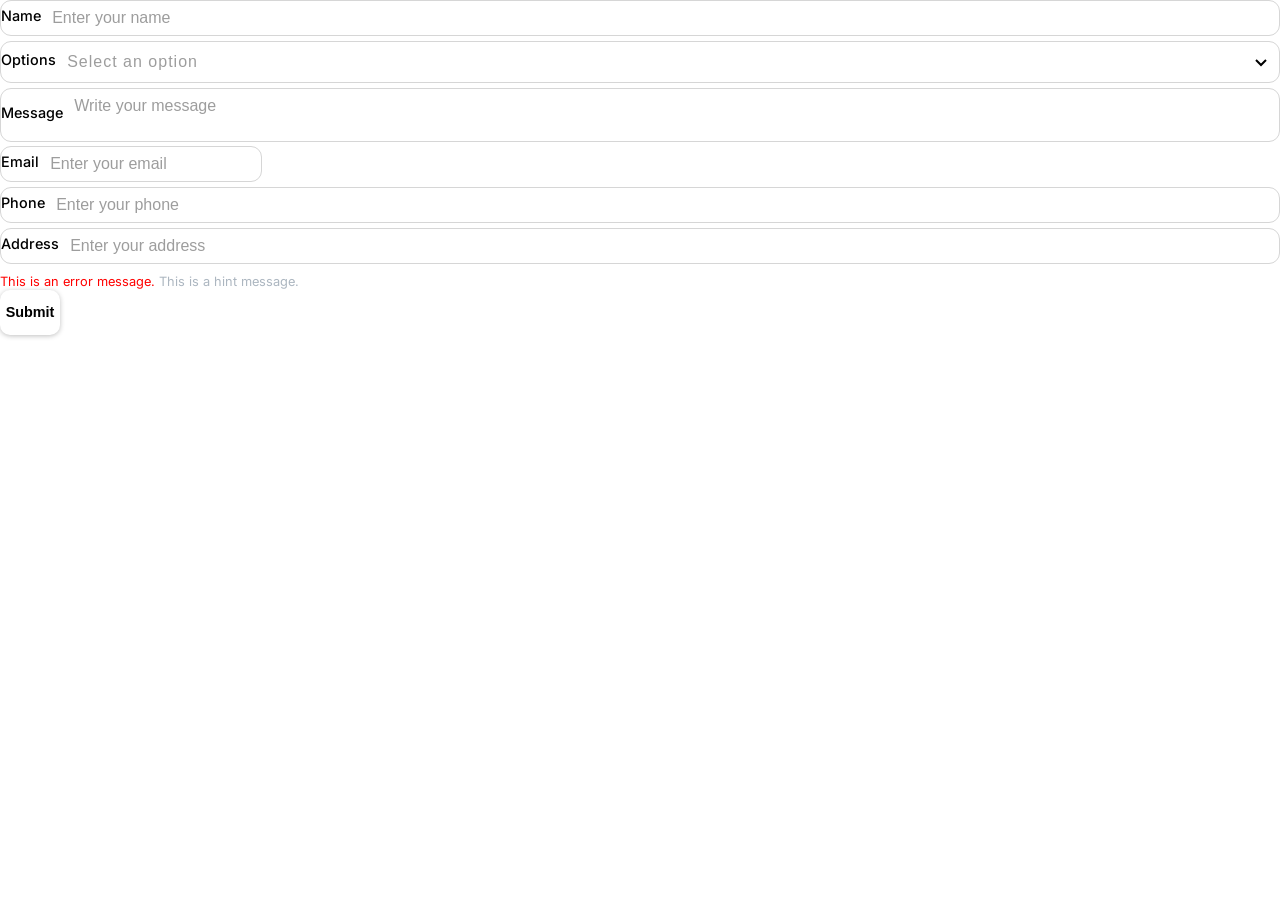
==== test.html @ 6b1d635e "component" ====
<!DOCTYPE html>
<html lang="en">

<head>
    <meta charset="UTF-8">
    <meta name="viewport" content="width=device-width, initial-scale=1.0">
    <title>Model-1</title>
    <link rel="stylesheet" href="./assets/css/style.css">
</head>


<body>

    <form class="form-field">
        <!-- Label and Input Field -->
        <div class="field field-primary">
          <label for="name" class="field-label">Name</label>
          <input type="text" id="name" class="field-text" placeholder="Enter your name" />
        </div>
      
        <!-- Label and Select Field -->
        <div class="field field-success">
          <label for="options" class="field-label">Options</label>
          <select id="options" class="field-select">
            <option value="" disabled selected>Select an option</option>
            <option value="1">Option 1</option>
            <option value="2">Option 2</option>
            <option value="3">Option 3</option>
          </select>
        </div>
      
        <!-- Label and Textarea Field -->
        <div class="field field-warning">
          <label for="message" class="field-label">Message</label>
          <textarea id="message" class="field-textarea" placeholder="Write your message"></textarea>
        </div>
      
        <!-- Inline Fields -->
        <div class="field field-inline">
          <label for="email" class="field-label">Email</label>
          <input type="email" id="email" class="field-text" placeholder="Enter your email" />
        </div>
      
        <!-- Small Field -->
        <div class="field field-sm field-secondary">
          <label for="phone" class="field-label">Phone</label>
          <input type="tel" id="phone" class="field-text" placeholder="Enter your phone" />
        </div>
      
        <!-- Large Field -->
        <div class="field field-lg field-danger">
          <label for="address" class="field-label">Address</label>
          <input type="text" id="address" class="field-text" placeholder="Enter your address" />
        </div>
      
        <!-- Error and Hint Text -->
        <div>
          <span class="field-error-text">This is an error message.</span>
          <span class="field-hint-text">This is a hint message.</span>
        </div>
      
        <!-- Submit Button -->
        <button type="submit" class="btn btn-light">Submit</button>
      </form>
      
    
    <script src="../js/main.js"></script>
</body>

</html>
---- assets/css/style.css ----
@charset "UTF-8";
@import url("https://fonts.googleapis.com/css2?family=Inter:wght@100..900&display=swap");
:root {
  --primary: #199644;
  --primary-subtle: #7de9a2;
  --primary-hover: #20c258;
  --primary-focus: #199544;
  --primary-disable: rgba(25, 150, 68, 0.5);
  --primary-rgb: 25, 150, 68;
  --warning: #ff2a2a;
  --warning-subtle: #ffe2e2;
  --warning-hover: #ff5d5d;
  --warning-focus: #ff2929;
  --warning-disable: rgba(255, 42, 42, 0.5);
  --warning-rgb: 255, 42, 42;
  --danger: #ff0000;
  --danger-subtle: #ffb8b8;
  --danger-hover: #ff3333;
  --danger-focus: #fe0000;
  --danger-disable: rgba(255, 0, 0, 0.5);
  --danger-rgb: 255, 0, 0;
  --success: #00b00f;
  --success-subtle: #69ff75;
  --success-hover: #00e313;
  --success-focus: #00af0f;
  --success-disable: rgba(0, 176, 15, 0.5);
  --success-rgb: 0, 176, 15;
  --light: #eaf7f4;
  --light-subtle: white;
  --light-hover: white;
  --light-focus: #e9f7f4;
  --light-disable: rgba(234, 247, 244, 0.5);
  --light-rgb: 234, 247, 244;
  --dark: #1b1a1a;
  --dark-subtle: #797474;
  --dark-hover: #353333;
  --dark-focus: #1a1919;
  --dark-disable: rgba(27, 26, 26, 0.5);
  --dark-rgb: 27, 26, 26;
  --muted: #acb6c0;
  --body: #fff;
  --text: #000;
  --border: #9D9D9D;
  --font-size: 1rem;
  --shadow: rgba(0, 0, 0, 0.1) 0px 1px 3px 0px,
    rgba(0, 0, 0, 0.06) 0px 1px 2px 0px;
  --shadow-lg: rgba(100, 100, 111, 0.2) 0px 7px 29px 0px;
  --rounded: 10px;
  --gap: 6.5rem;
}

*,
*::before,
*::after {
  box-sizing: border-box;
}

@media (prefers-reduced-motion: no-preference) {
  :root {
    scroll-behavior: smooth;
  }
}
html,
body,
div,
span,
applet,
object,
iframe,
h1,
h2,
h3,
h4,
h5,
h6,
p,
blockquote,
pre,
a,
abbr,
acronym,
address,
big,
cite,
code,
del,
dfn,
em,
img,
ins,
kbd,
q,
s,
samp,
small,
strike,
strong,
sub,
sup,
tt,
var,
b,
u,
i,
center,
dl,
dt,
dd,
ol,
ul,
li,
fieldset,
form,
label,
legend,
table,
caption,
tbody,
tfoot,
thead,
tr,
th,
td,
article,
aside,
canvas,
details,
embed,
figure,
figcaption,
footer,
header,
hgroup,
menu,
nav,
output,
ruby,
section,
summary,
time,
mark,
audio,
video {
  margin: 0;
  padding: 0;
  border: 0;
  font: inherit;
  vertical-align: baseline;
}

html,
body {
  padding: 0;
  margin: 0;
  background-color: var(--body);
  color: var(--text);
  font-size: var(--font-size);
  font-family: "Inter", sans-serif;
  font-optical-sizing: auto;
  font-style: normal;
  -webkit-text-size-adjust: 100%;
  -webkit-tap-highlight-color: transparent;
  -webkit-font-smoothing: antialiased;
  -moz-osx-font-smoothing: grayscale;
  scroll-behavior: smooth;
  font-optical-sizing: auto;
  overflow-x: hidden;
}

@font-face {
  font-family: "icons";
  font-weight: normal;
  font-style: normal;
  src: url(../fonts/boxicons.eot);
  src: url(../fonts/boxicons.eot), format("embedded-opentype"), url(../fonts/boxicons.woff2), format("woff2"), url(../fonts/boxicons.woff), format("woff"), url(../fonts/boxicons.ttf), format("truetype"), url(../fonts/boxicons.svg?#boxicons), format("svg");
}
.bx {
  font-family: "icons" !important;
  font-weight: normal;
  font-style: normal;
  font-variant: normal;
  line-height: 1;
  text-rendering: auto;
  display: inline-block;
  text-transform: none;
  -webkit-font-smoothing: antialiased;
  -moz-osx-font-smoothing: grayscale;
}

.bx-ul {
  margin-left: 2em;
  padding-left: 0;
  list-style: none;
}

.bx-ul > li {
  position: relative;
}

.bx-ul .bx {
  font-size: inherit;
  line-height: inherit;
  position: absolute;
  left: -2em;
  width: 2em;
  text-align: center;
}

@-webkit-keyframes spin {
  0% {
    -webkit-transform: rotate(0);
    transform: rotate(0);
  }
  100% {
    -webkit-transform: rotate(359deg);
    transform: rotate(359deg);
  }
}
@keyframes spin {
  0% {
    -webkit-transform: rotate(0);
    transform: rotate(0);
  }
  100% {
    -webkit-transform: rotate(359deg);
    transform: rotate(359deg);
  }
}
@-webkit-keyframes burst {
  0% {
    -webkit-transform: scale(1);
    transform: scale(1);
    opacity: 1;
  }
  90% {
    -webkit-transform: scale(1.5);
    transform: scale(1.5);
    opacity: 0;
  }
}
@keyframes burst {
  0% {
    -webkit-transform: scale(1);
    transform: scale(1);
    opacity: 1;
  }
  90% {
    -webkit-transform: scale(1.5);
    transform: scale(1.5);
    opacity: 0;
  }
}
@-webkit-keyframes flashing {
  0% {
    opacity: 1;
  }
  45% {
    opacity: 0;
  }
  90% {
    opacity: 1;
  }
}
@keyframes flashing {
  0% {
    opacity: 1;
  }
  45% {
    opacity: 0;
  }
  90% {
    opacity: 1;
  }
}
@-webkit-keyframes fade-left {
  0% {
    -webkit-transform: translateX(0);
    transform: translateX(0);
    opacity: 1;
  }
  75% {
    -webkit-transform: translateX(-20px);
    transform: translateX(-20px);
    opacity: 0;
  }
}
@keyframes fade-left {
  0% {
    -webkit-transform: translateX(0);
    transform: translateX(0);
    opacity: 1;
  }
  75% {
    -webkit-transform: translateX(-20px);
    transform: translateX(-20px);
    opacity: 0;
  }
}
@-webkit-keyframes fade-right {
  0% {
    -webkit-transform: translateX(0);
    transform: translateX(0);
    opacity: 1;
  }
  75% {
    -webkit-transform: translateX(20px);
    transform: translateX(20px);
    opacity: 0;
  }
}
@keyframes fade-right {
  0% {
    -webkit-transform: translateX(0);
    transform: translateX(0);
    opacity: 1;
  }
  75% {
    -webkit-transform: translateX(20px);
    transform: translateX(20px);
    opacity: 0;
  }
}
@-webkit-keyframes fade-up {
  0% {
    -webkit-transform: translateY(0);
    transform: translateY(0);
    opacity: 1;
  }
  75% {
    -webkit-transform: translateY(-20px);
    transform: translateY(-20px);
    opacity: 0;
  }
}
@keyframes fade-up {
  0% {
    -webkit-transform: translateY(0);
    transform: translateY(0);
    opacity: 1;
  }
  75% {
    -webkit-transform: translateY(-20px);
    transform: translateY(-20px);
    opacity: 0;
  }
}
@-webkit-keyframes fade-down {
  0% {
    -webkit-transform: translateY(0);
    transform: translateY(0);
    opacity: 1;
  }
  75% {
    -webkit-transform: translateY(20px);
    transform: translateY(20px);
    opacity: 0;
  }
}
@keyframes fade-down {
  0% {
    -webkit-transform: translateY(0);
    transform: translateY(0);
    opacity: 1;
  }
  75% {
    -webkit-transform: translateY(20px);
    transform: translateY(20px);
    opacity: 0;
  }
}
@-webkit-keyframes tada {
  from {
    -webkit-transform: scale3d(1, 1, 1);
    transform: scale3d(1, 1, 1);
  }
  10%, 20% {
    -webkit-transform: scale3d(0.95, 0.95, 0.95) rotate3d(0, 0, 1, -10deg);
    transform: scale3d(0.95, 0.95, 0.95) rotate3d(0, 0, 1, -10deg);
  }
  30%, 50%, 70%, 90% {
    -webkit-transform: scale3d(1, 1, 1) rotate3d(0, 0, 1, 10deg);
    transform: scale3d(1, 1, 1) rotate3d(0, 0, 1, 10deg);
  }
  40%, 60%, 80% {
    -webkit-transform: scale3d(1, 1, 1) rotate3d(0, 0, 1, -10deg);
    transform: scale3d(1, 1, 1) rotate3d(0, 0, 1, -10deg);
  }
  to {
    -webkit-transform: scale3d(1, 1, 1);
    transform: scale3d(1, 1, 1);
  }
}
@keyframes tada {
  from {
    -webkit-transform: scale3d(1, 1, 1);
    transform: scale3d(1, 1, 1);
  }
  10%, 20% {
    -webkit-transform: scale3d(0.95, 0.95, 0.95) rotate3d(0, 0, 1, -10deg);
    transform: scale3d(0.95, 0.95, 0.95) rotate3d(0, 0, 1, -10deg);
  }
  30%, 50%, 70%, 90% {
    -webkit-transform: scale3d(1, 1, 1) rotate3d(0, 0, 1, 10deg);
    transform: scale3d(1, 1, 1) rotate3d(0, 0, 1, 10deg);
  }
  40%, 60%, 80% {
    -webkit-transform: rotate3d(0, 0, 1, -10deg);
    transform: rotate3d(0, 0, 1, -10deg);
  }
  to {
    -webkit-transform: scale3d(1, 1, 1);
    transform: scale3d(1, 1, 1);
  }
}
.bx-spin {
  -webkit-animation: spin 2s linear infinite;
  animation: spin 2s linear infinite;
}

.bx-spin-hover:hover {
  -webkit-animation: spin 2s linear infinite;
  animation: spin 2s linear infinite;
}

.bx-tada {
  -webkit-animation: tada 1.5s ease infinite;
  animation: tada 1.5s ease infinite;
}

.bx-tada-hover:hover {
  -webkit-animation: tada 1.5s ease infinite;
  animation: tada 1.5s ease infinite;
}

.bx-flashing {
  -webkit-animation: flashing 1.5s infinite linear;
  animation: flashing 1.5s infinite linear;
}

.bx-flashing-hover:hover {
  -webkit-animation: flashing 1.5s infinite linear;
  animation: flashing 1.5s infinite linear;
}

.bx-burst {
  -webkit-animation: burst 1.5s infinite linear;
  animation: burst 1.5s infinite linear;
}

.bx-burst-hover:hover {
  -webkit-animation: burst 1.5s infinite linear;
  animation: burst 1.5s infinite linear;
}

.bx-fade-up {
  -webkit-animation: fade-up 1.5s infinite linear;
  animation: fade-up 1.5s infinite linear;
}

.bx-fade-up-hover:hover {
  -webkit-animation: fade-up 1.5s infinite linear;
  animation: fade-up 1.5s infinite linear;
}

.bx-fade-down {
  -webkit-animation: fade-down 1.5s infinite linear;
  animation: fade-down 1.5s infinite linear;
}

.bx-fade-down-hover:hover {
  -webkit-animation: fade-down 1.5s infinite linear;
  animation: fade-down 1.5s infinite linear;
}

.bx-fade-left {
  -webkit-animation: fade-left 1.5s infinite linear;
  animation: fade-left 1.5s infinite linear;
}

.bx-fade-left-hover:hover {
  -webkit-animation: fade-left 1.5s infinite linear;
  animation: fade-left 1.5s infinite linear;
}

.bx-fade-right {
  -webkit-animation: fade-right 1.5s infinite linear;
  animation: fade-right 1.5s infinite linear;
}

.bx-fade-right-hover:hover {
  -webkit-animation: fade-right 1.5s infinite linear;
  animation: fade-right 1.5s infinite linear;
}

.bx-xs {
  font-size: 1rem !important;
}

.bx-sm {
  font-size: 1.55rem !important;
}

.bx-md {
  font-size: 2.25rem !important;
}

.bx-lg {
  font-size: 3rem !important;
}

.bx-fw {
  font-size: 1.2857142857em;
  line-height: 0.8em;
  width: 1.2857142857em;
  height: 0.8em;
  margin-top: -0.2em !important;
  vertical-align: middle;
}

.bx-pull-left {
  float: left;
  margin-right: 0.3em !important;
}

.bx-pull-right {
  float: right;
  margin-left: 0.3em !important;
}

.bx-rotate-90 {
  transform: rotate(90deg);
  -ms-filter: "progid:DXImageTransform.Microsoft.BasicImage(rotation=1)";
}

.bx-rotate-180 {
  transform: rotate(180deg);
  -ms-filter: "progid:DXImageTransform.Microsoft.BasicImage(rotation=2)";
}

.bx-rotate-270 {
  transform: rotate(270deg);
  -ms-filter: "progid:DXImageTransform.Microsoft.BasicImage(rotation=3)";
}

.bx-flip-horizontal {
  transform: scaleX(-1);
  -ms-filter: "progid:DXImageTransform.Microsoft.BasicImage(rotation=0, mirror=1)";
}

.bx-flip-vertical {
  transform: scaleY(-1);
  -ms-filter: "progid:DXImageTransform.Microsoft.BasicImage(rotation=2, mirror=1)";
}

.bx-border {
  padding: 0.25em;
  border: 0.07em solid rgba(0, 0, 0, 0.1);
  border-radius: 0.25em;
}

.bx-border-circle {
  padding: 0.25em;
  border: 0.07em solid rgba(0, 0, 0, 0.1);
  border-radius: 50%;
}

.bxl-meta:before {
  content: "\ef27";
}

.bx-lemon:before {
  content: "\ef28";
}

.bxs-lemon:before {
  content: "\ef29";
}

.bx-cricket-ball:before {
  content: "\ef0c";
}

.bx-baguette:before {
  content: "\ef0d";
}

.bx-bowl-hot:before {
  content: "\ef0e";
}

.bx-bowl-rice:before {
  content: "\ef0f";
}

.bx-cable-car:before {
  content: "\ef10";
}

.bx-candles:before {
  content: "\ef11";
}

.bx-circle-half:before {
  content: "\ef12";
}

.bx-circle-quarter:before {
  content: "\ef13";
}

.bx-circle-three-quarter:before {
  content: "\ef14";
}

.bx-cross:before {
  content: "\ef15";
}

.bx-fork:before {
  content: "\ef16";
}

.bx-knife:before {
  content: "\ef17";
}

.bx-money-withdraw:before {
  content: "\ef18";
}

.bx-popsicle:before {
  content: "\ef19";
}

.bx-scatter-chart:before {
  content: "\ef1a";
}

.bxs-baguette:before {
  content: "\ef1b";
}

.bxs-bowl-hot:before {
  content: "\ef1c";
}

.bxs-bowl-rice:before {
  content: "\ef1d";
}

.bxs-cable-car:before {
  content: "\ef1e";
}

.bxs-circle-half:before {
  content: "\ef1f";
}

.bxs-circle-quarter:before {
  content: "\ef20";
}

.bxs-circle-three-quarter:before {
  content: "\ef21";
}

.bxs-cricket-ball:before {
  content: "\ef22";
}

.bxs-invader:before {
  content: "\ef23";
}

.bx-male-female:before {
  content: "\ef24";
}

.bxs-popsicle:before {
  content: "\ef25";
}

.bxs-tree-alt:before {
  content: "\ef26";
}

.bxl-venmo:before {
  content: "\e900";
}

.bxl-upwork:before {
  content: "\e901";
}

.bxl-netlify:before {
  content: "\e902";
}

.bxl-java:before {
  content: "\e903";
}

.bxl-heroku:before {
  content: "\e904";
}

.bxl-go-lang:before {
  content: "\e905";
}

.bxl-gmail:before {
  content: "\e906";
}

.bxl-flask:before {
  content: "\e907";
}

.bxl-99designs:before {
  content: "\e908";
}

.bxl-500px:before {
  content: "\e909";
}

.bxl-adobe:before {
  content: "\e90a";
}

.bxl-airbnb:before {
  content: "\e90b";
}

.bxl-algolia:before {
  content: "\e90c";
}

.bxl-amazon:before {
  content: "\e90d";
}

.bxl-android:before {
  content: "\e90e";
}

.bxl-angular:before {
  content: "\e90f";
}

.bxl-apple:before {
  content: "\e910";
}

.bxl-audible:before {
  content: "\e911";
}

.bxl-aws:before {
  content: "\e912";
}

.bxl-baidu:before {
  content: "\e913";
}

.bxl-behance:before {
  content: "\e914";
}

.bxl-bing:before {
  content: "\e915";
}

.bxl-bitcoin:before {
  content: "\e916";
}

.bxl-blender:before {
  content: "\e917";
}

.bxl-blogger:before {
  content: "\e918";
}

.bxl-bootstrap:before {
  content: "\e919";
}

.bxl-chrome:before {
  content: "\e91a";
}

.bxl-codepen:before {
  content: "\e91b";
}

.bxl-c-plus-plus:before {
  content: "\e91c";
}

.bxl-creative-commons:before {
  content: "\e91d";
}

.bxl-css3:before {
  content: "\e91e";
}

.bxl-dailymotion:before {
  content: "\e91f";
}

.bxl-deviantart:before {
  content: "\e920";
}

.bxl-dev-to:before {
  content: "\e921";
}

.bxl-digg:before {
  content: "\e922";
}

.bxl-digitalocean:before {
  content: "\e923";
}

.bxl-discord:before {
  content: "\e924";
}

.bxl-discord-alt:before {
  content: "\e925";
}

.bxl-discourse:before {
  content: "\e926";
}

.bxl-django:before {
  content: "\e927";
}

.bxl-docker:before {
  content: "\e928";
}

.bxl-dribbble:before {
  content: "\e929";
}

.bxl-dropbox:before {
  content: "\e92a";
}

.bxl-drupal:before {
  content: "\e92b";
}

.bxl-ebay:before {
  content: "\e92c";
}

.bxl-edge:before {
  content: "\e92d";
}

.bxl-etsy:before {
  content: "\e92e";
}

.bxl-facebook:before {
  content: "\e92f";
}

.bxl-facebook-circle:before {
  content: "\e930";
}

.bxl-facebook-square:before {
  content: "\e931";
}

.bxl-figma:before {
  content: "\e932";
}

.bxl-firebase:before {
  content: "\e933";
}

.bxl-firefox:before {
  content: "\e934";
}

.bxl-flickr:before {
  content: "\e935";
}

.bxl-flickr-square:before {
  content: "\e936";
}

.bxl-flutter:before {
  content: "\e937";
}

.bxl-foursquare:before {
  content: "\e938";
}

.bxl-git:before {
  content: "\e939";
}

.bxl-github:before {
  content: "\e93a";
}

.bxl-gitlab:before {
  content: "\e93b";
}

.bxl-google:before {
  content: "\e93c";
}

.bxl-google-cloud:before {
  content: "\e93d";
}

.bxl-google-plus:before {
  content: "\e93e";
}

.bxl-google-plus-circle:before {
  content: "\e93f";
}

.bxl-html5:before {
  content: "\e940";
}

.bxl-imdb:before {
  content: "\e941";
}

.bxl-instagram:before {
  content: "\e942";
}

.bxl-instagram-alt:before {
  content: "\e943";
}

.bxl-internet-explorer:before {
  content: "\e944";
}

.bxl-invision:before {
  content: "\e945";
}

.bxl-javascript:before {
  content: "\e946";
}

.bxl-joomla:before {
  content: "\e947";
}

.bxl-jquery:before {
  content: "\e948";
}

.bxl-jsfiddle:before {
  content: "\e949";
}

.bxl-kickstarter:before {
  content: "\e94a";
}

.bxl-kubernetes:before {
  content: "\e94b";
}

.bxl-less:before {
  content: "\e94c";
}

.bxl-linkedin:before {
  content: "\e94d";
}

.bxl-linkedin-square:before {
  content: "\e94e";
}

.bxl-magento:before {
  content: "\e94f";
}

.bxl-mailchimp:before {
  content: "\e950";
}

.bxl-markdown:before {
  content: "\e951";
}

.bxl-mastercard:before {
  content: "\e952";
}

.bxl-mastodon:before {
  content: "\e953";
}

.bxl-medium:before {
  content: "\e954";
}

.bxl-medium-old:before {
  content: "\e955";
}

.bxl-medium-square:before {
  content: "\e956";
}

.bxl-messenger:before {
  content: "\e957";
}

.bxl-microsoft:before {
  content: "\e958";
}

.bxl-microsoft-teams:before {
  content: "\e959";
}

.bxl-nodejs:before {
  content: "\e95a";
}

.bxl-ok-ru:before {
  content: "\e95b";
}

.bxl-opera:before {
  content: "\e95c";
}

.bxl-patreon:before {
  content: "\e95d";
}

.bxl-paypal:before {
  content: "\e95e";
}

.bxl-periscope:before {
  content: "\e95f";
}

.bxl-php:before {
  content: "\e960";
}

.bxl-pinterest:before {
  content: "\e961";
}

.bxl-pinterest-alt:before {
  content: "\e962";
}

.bxl-play-store:before {
  content: "\e963";
}

.bxl-pocket:before {
  content: "\e964";
}

.bxl-product-hunt:before {
  content: "\e965";
}

.bxl-python:before {
  content: "\e966";
}

.bxl-quora:before {
  content: "\e967";
}

.bxl-react:before {
  content: "\e968";
}

.bxl-redbubble:before {
  content: "\e969";
}

.bxl-reddit:before {
  content: "\e96a";
}

.bxl-redux:before {
  content: "\e96b";
}

.bxl-sass:before {
  content: "\e96c";
}

.bxl-shopify:before {
  content: "\e96d";
}

.bxl-sketch:before {
  content: "\e96e";
}

.bxl-skype:before {
  content: "\e96f";
}

.bxl-slack:before {
  content: "\e970";
}

.bxl-slack-old:before {
  content: "\e971";
}

.bxl-snapchat:before {
  content: "\e972";
}

.bxl-soundcloud:before {
  content: "\e973";
}

.bxl-spotify:before {
  content: "\e974";
}

.bxl-spring-boot:before {
  content: "\e975";
}

.bxl-squarespace:before {
  content: "\e976";
}

.bxl-stack-overflow:before {
  content: "\e977";
}

.bxl-steam:before {
  content: "\e978";
}

.bxl-stripe:before {
  content: "\e979";
}

.bxl-tailwind-css:before {
  content: "\e97a";
}

.bxl-telegram:before {
  content: "\e97b";
}

.bxl-tiktok:before {
  content: "\e97c";
}

.bxl-trello:before {
  content: "\e97d";
}

.bxl-trip-advisor:before {
  content: "\e97e";
}

.bxl-tumblr:before {
  content: "\e97f";
}

.bxl-tux:before {
  content: "\e980";
}

.bxl-twitch:before {
  content: "\e981";
}

.bxl-twitter:before {
  content: "\e982";
}

.bxl-unity:before {
  content: "\e983";
}

.bxl-unsplash:before {
  content: "\e984";
}

.bxl-vimeo:before {
  content: "\e985";
}

.bxl-visa:before {
  content: "\e986";
}

.bxl-visual-studio:before {
  content: "\e987";
}

.bxl-vk:before {
  content: "\e988";
}

.bxl-vuejs:before {
  content: "\e989";
}

.bxl-whatsapp:before {
  content: "\e98a";
}

.bxl-whatsapp-square:before {
  content: "\e98b";
}

.bxl-wikipedia:before {
  content: "\e98c";
}

.bxl-windows:before {
  content: "\e98d";
}

.bxl-wix:before {
  content: "\e98e";
}

.bxl-wordpress:before {
  content: "\e98f";
}

.bxl-yahoo:before {
  content: "\e990";
}

.bxl-yelp:before {
  content: "\e991";
}

.bxl-youtube:before {
  content: "\e992";
}

.bxl-zoom:before {
  content: "\e993";
}

.bx-collapse-alt:before {
  content: "\e994";
}

.bx-collapse-horizontal:before {
  content: "\e995";
}

.bx-collapse-vertical:before {
  content: "\e996";
}

.bx-expand-horizontal:before {
  content: "\e997";
}

.bx-expand-vertical:before {
  content: "\e998";
}

.bx-injection:before {
  content: "\e999";
}

.bx-leaf:before {
  content: "\e99a";
}

.bx-math:before {
  content: "\e99b";
}

.bx-party:before {
  content: "\e99c";
}

.bx-abacus:before {
  content: "\e99d";
}

.bx-accessibility:before {
  content: "\e99e";
}

.bx-add-to-queue:before {
  content: "\e99f";
}

.bx-adjust:before {
  content: "\e9a0";
}

.bx-alarm:before {
  content: "\e9a1";
}

.bx-alarm-add:before {
  content: "\e9a2";
}

.bx-alarm-exclamation:before {
  content: "\e9a3";
}

.bx-alarm-off:before {
  content: "\e9a4";
}

.bx-alarm-snooze:before {
  content: "\e9a5";
}

.bx-album:before {
  content: "\e9a6";
}

.bx-align-justify:before {
  content: "\e9a7";
}

.bx-align-left:before {
  content: "\e9a8";
}

.bx-align-middle:before {
  content: "\e9a9";
}

.bx-align-right:before {
  content: "\e9aa";
}

.bx-analyse:before {
  content: "\e9ab";
}

.bx-anchor:before {
  content: "\e9ac";
}

.bx-angry:before {
  content: "\e9ad";
}

.bx-aperture:before {
  content: "\e9ae";
}

.bx-arch:before {
  content: "\e9af";
}

.bx-archive:before {
  content: "\e9b0";
}

.bx-archive-in:before {
  content: "\e9b1";
}

.bx-archive-out:before {
  content: "\e9b2";
}

.bx-area:before {
  content: "\e9b3";
}

.bx-arrow-back:before {
  content: "\e9b4";
}

.bx-arrow-from-bottom:before {
  content: "\e9b5";
}

.bx-arrow-from-left:before {
  content: "\e9b6";
}

.bx-arrow-from-right:before {
  content: "\e9b7";
}

.bx-arrow-from-top:before {
  content: "\e9b8";
}

.bx-arrow-to-bottom:before {
  content: "\e9b9";
}

.bx-arrow-to-left:before {
  content: "\e9ba";
}

.bx-arrow-to-right:before {
  content: "\e9bb";
}

.bx-arrow-to-top:before {
  content: "\e9bc";
}

.bx-at:before {
  content: "\e9bd";
}

.bx-atom:before {
  content: "\e9be";
}

.bx-award:before {
  content: "\e9bf";
}

.bx-badge:before {
  content: "\e9c0";
}

.bx-badge-check:before {
  content: "\e9c1";
}

.bx-ball:before {
  content: "\e9c2";
}

.bx-band-aid:before {
  content: "\e9c3";
}

.bx-bar-chart:before {
  content: "\e9c4";
}

.bx-bar-chart-alt:before {
  content: "\e9c5";
}

.bx-bar-chart-alt-2:before {
  content: "\e9c6";
}

.bx-bar-chart-square:before {
  content: "\e9c7";
}

.bx-barcode:before {
  content: "\e9c8";
}

.bx-barcode-reader:before {
  content: "\e9c9";
}

.bx-baseball:before {
  content: "\e9ca";
}

.bx-basket:before {
  content: "\e9cb";
}

.bx-basketball:before {
  content: "\e9cc";
}

.bx-bath:before {
  content: "\e9cd";
}

.bx-battery:before {
  content: "\e9ce";
}

.bx-bed:before {
  content: "\e9cf";
}

.bx-been-here:before {
  content: "\e9d0";
}

.bx-beer:before {
  content: "\e9d1";
}

.bx-bell:before {
  content: "\e9d2";
}

.bx-bell-minus:before {
  content: "\e9d3";
}

.bx-bell-off:before {
  content: "\e9d4";
}

.bx-bell-plus:before {
  content: "\e9d5";
}

.bx-bible:before {
  content: "\e9d6";
}

.bx-bitcoin:before {
  content: "\e9d7";
}

.bx-blanket:before {
  content: "\e9d8";
}

.bx-block:before {
  content: "\e9d9";
}

.bx-bluetooth:before {
  content: "\e9da";
}

.bx-body:before {
  content: "\e9db";
}

.bx-bold:before {
  content: "\e9dc";
}

.bx-bolt-circle:before {
  content: "\e9dd";
}

.bx-bomb:before {
  content: "\e9de";
}

.bx-bone:before {
  content: "\e9df";
}

.bx-bong:before {
  content: "\e9e0";
}

.bx-book:before {
  content: "\e9e1";
}

.bx-book-add:before {
  content: "\e9e2";
}

.bx-book-alt:before {
  content: "\e9e3";
}

.bx-book-bookmark:before {
  content: "\e9e4";
}

.bx-book-content:before {
  content: "\e9e5";
}

.bx-book-heart:before {
  content: "\e9e6";
}

.bx-bookmark:before {
  content: "\e9e7";
}

.bx-bookmark-alt:before {
  content: "\e9e8";
}

.bx-bookmark-alt-minus:before {
  content: "\e9e9";
}

.bx-bookmark-alt-plus:before {
  content: "\e9ea";
}

.bx-bookmark-heart:before {
  content: "\e9eb";
}

.bx-bookmark-minus:before {
  content: "\e9ec";
}

.bx-bookmark-plus:before {
  content: "\e9ed";
}

.bx-bookmarks:before {
  content: "\e9ee";
}

.bx-book-open:before {
  content: "\e9ef";
}

.bx-book-reader:before {
  content: "\e9f0";
}

.bx-border-all:before {
  content: "\e9f1";
}

.bx-border-bottom:before {
  content: "\e9f2";
}

.bx-border-inner:before {
  content: "\e9f3";
}

.bx-border-left:before {
  content: "\e9f4";
}

.bx-border-none:before {
  content: "\e9f5";
}

.bx-border-outer:before {
  content: "\e9f6";
}

.bx-border-radius:before {
  content: "\e9f7";
}

.bx-border-right:before {
  content: "\e9f8";
}

.bx-border-top:before {
  content: "\e9f9";
}

.bx-bot:before {
  content: "\e9fa";
}

.bx-bowling-ball:before {
  content: "\e9fb";
}

.bx-box:before {
  content: "\e9fc";
}

.bx-bracket:before {
  content: "\e9fd";
}

.bx-braille:before {
  content: "\e9fe";
}

.bx-brain:before {
  content: "\e9ff";
}

.bx-briefcase:before {
  content: "\ea00";
}

.bx-briefcase-alt:before {
  content: "\ea01";
}

.bx-briefcase-alt-2:before {
  content: "\ea02";
}

.bx-brightness:before {
  content: "\ea03";
}

.bx-brightness-half:before {
  content: "\ea04";
}

.bx-broadcast:before {
  content: "\ea05";
}

.bx-brush:before {
  content: "\ea06";
}

.bx-brush-alt:before {
  content: "\ea07";
}

.bx-bug:before {
  content: "\ea08";
}

.bx-bug-alt:before {
  content: "\ea09";
}

.bx-building:before {
  content: "\ea0a";
}

.bx-building-house:before {
  content: "\ea0b";
}

.bx-buildings:before {
  content: "\ea0c";
}

.bx-bulb:before {
  content: "\ea0d";
}

.bx-bullseye:before {
  content: "\ea0e";
}

.bx-buoy:before {
  content: "\ea0f";
}

.bx-bus:before {
  content: "\ea10";
}

.bx-bus-school:before {
  content: "\ea11";
}

.bx-cabinet:before {
  content: "\ea12";
}

.bx-cake:before {
  content: "\ea13";
}

.bx-calculator:before {
  content: "\ea14";
}

.bx-calendar:before {
  content: "\ea15";
}

.bx-calendar-alt:before {
  content: "\ea16";
}

.bx-calendar-check:before {
  content: "\ea17";
}

.bx-calendar-edit:before {
  content: "\ea18";
}

.bx-calendar-event:before {
  content: "\ea19";
}

.bx-calendar-exclamation:before {
  content: "\ea1a";
}

.bx-calendar-heart:before {
  content: "\ea1b";
}

.bx-calendar-minus:before {
  content: "\ea1c";
}

.bx-calendar-plus:before {
  content: "\ea1d";
}

.bx-calendar-star:before {
  content: "\ea1e";
}

.bx-calendar-week:before {
  content: "\ea1f";
}

.bx-calendar-x:before {
  content: "\ea20";
}

.bx-camera:before {
  content: "\ea21";
}

.bx-camera-home:before {
  content: "\ea22";
}

.bx-camera-movie:before {
  content: "\ea23";
}

.bx-camera-off:before {
  content: "\ea24";
}

.bx-capsule:before {
  content: "\ea25";
}

.bx-captions:before {
  content: "\ea26";
}

.bx-car:before {
  content: "\ea27";
}

.bx-card:before {
  content: "\ea28";
}

.bx-caret-down:before {
  content: "\ea29";
}

.bx-caret-down-circle:before {
  content: "\ea2a";
}

.bx-caret-down-square:before {
  content: "\ea2b";
}

.bx-caret-left:before {
  content: "\ea2c";
}

.bx-caret-left-circle:before {
  content: "\ea2d";
}

.bx-caret-left-square:before {
  content: "\ea2e";
}

.bx-caret-right:before {
  content: "\ea2f";
}

.bx-caret-right-circle:before {
  content: "\ea30";
}

.bx-caret-right-square:before {
  content: "\ea31";
}

.bx-caret-up:before {
  content: "\ea32";
}

.bx-caret-up-circle:before {
  content: "\ea33";
}

.bx-caret-up-square:before {
  content: "\ea34";
}

.bx-carousel:before {
  content: "\ea35";
}

.bx-cart:before {
  content: "\ea36";
}

.bx-cart-alt:before {
  content: "\ea37";
}

.bx-cast:before {
  content: "\ea38";
}

.bx-category:before {
  content: "\ea39";
}

.bx-category-alt:before {
  content: "\ea3a";
}

.bx-cctv:before {
  content: "\ea3b";
}

.bx-certification:before {
  content: "\ea3c";
}

.bx-chair:before {
  content: "\ea3d";
}

.bx-chalkboard:before {
  content: "\ea3e";
}

.bx-chart:before {
  content: "\ea3f";
}

.bx-chat:before {
  content: "\ea40";
}

.bx-check:before {
  content: "\ea41";
}

.bx-checkbox:before {
  content: "\ea42";
}

.bx-checkbox-checked:before {
  content: "\ea43";
}

.bx-checkbox-minus:before {
  content: "\ea44";
}

.bx-checkbox-square:before {
  content: "\ea45";
}

.bx-check-circle:before {
  content: "\ea46";
}

.bx-check-double:before {
  content: "\ea47";
}

.bx-check-shield:before {
  content: "\ea48";
}

.bx-check-square:before {
  content: "\ea49";
}

.bx-chevron-down:before {
  content: "\ea4a";
}

.bx-chevron-down-circle:before {
  content: "\ea4b";
}

.bx-chevron-down-square:before {
  content: "\ea4c";
}

.bx-chevron-left:before {
  content: "\ea4d";
}

.bx-chevron-left-circle:before {
  content: "\ea4e";
}

.bx-chevron-left-square:before {
  content: "\ea4f";
}

.bx-chevron-right:before {
  content: "\ea50";
}

.bx-chevron-right-circle:before {
  content: "\ea51";
}

.bx-chevron-right-square:before {
  content: "\ea52";
}

.bx-chevrons-down:before {
  content: "\ea53";
}

.bx-chevrons-left:before {
  content: "\ea54";
}

.bx-chevrons-right:before {
  content: "\ea55";
}

.bx-chevrons-up:before {
  content: "\ea56";
}

.bx-chevron-up:before {
  content: "\ea57";
}

.bx-chevron-up-circle:before {
  content: "\ea58";
}

.bx-chevron-up-square:before {
  content: "\ea59";
}

.bx-chip:before {
  content: "\ea5a";
}

.bx-church:before {
  content: "\ea5b";
}

.bx-circle:before {
  content: "\ea5c";
}

.bx-clinic:before {
  content: "\ea5d";
}

.bx-clipboard:before {
  content: "\ea5e";
}

.bx-closet:before {
  content: "\ea5f";
}

.bx-cloud:before {
  content: "\ea60";
}

.bx-cloud-download:before {
  content: "\ea61";
}

.bx-cloud-drizzle:before {
  content: "\ea62";
}

.bx-cloud-lightning:before {
  content: "\ea63";
}

.bx-cloud-light-rain:before {
  content: "\ea64";
}

.bx-cloud-rain:before {
  content: "\ea65";
}

.bx-cloud-snow:before {
  content: "\ea66";
}

.bx-cloud-upload:before {
  content: "\ea67";
}

.bx-code:before {
  content: "\ea68";
}

.bx-code-alt:before {
  content: "\ea69";
}

.bx-code-block:before {
  content: "\ea6a";
}

.bx-code-curly:before {
  content: "\ea6b";
}

.bx-coffee:before {
  content: "\ea6c";
}

.bx-coffee-togo:before {
  content: "\ea6d";
}

.bx-cog:before {
  content: "\ea6e";
}

.bx-coin:before {
  content: "\ea6f";
}

.bx-coin-stack:before {
  content: "\ea70";
}

.bx-collapse:before {
  content: "\ea71";
}

.bx-collection:before {
  content: "\ea72";
}

.bx-color-fill:before {
  content: "\ea73";
}

.bx-columns:before {
  content: "\ea74";
}

.bx-command:before {
  content: "\ea75";
}

.bx-comment:before {
  content: "\ea76";
}

.bx-comment-add:before {
  content: "\ea77";
}

.bx-comment-check:before {
  content: "\ea78";
}

.bx-comment-detail:before {
  content: "\ea79";
}

.bx-comment-dots:before {
  content: "\ea7a";
}

.bx-comment-edit:before {
  content: "\ea7b";
}

.bx-comment-error:before {
  content: "\ea7c";
}

.bx-comment-minus:before {
  content: "\ea7d";
}

.bx-comment-x:before {
  content: "\ea7e";
}

.bx-compass:before {
  content: "\ea7f";
}

.bx-confused:before {
  content: "\ea80";
}

.bx-conversation:before {
  content: "\ea81";
}

.bx-cookie:before {
  content: "\ea82";
}

.bx-cool:before {
  content: "\ea83";
}

.bx-copy:before {
  content: "\ea84";
}

.bx-copy-alt:before {
  content: "\ea85";
}

.bx-copyright:before {
  content: "\ea86";
}

.bx-credit-card:before {
  content: "\ea87";
}

.bx-credit-card-alt:before {
  content: "\ea88";
}

.bx-credit-card-front:before {
  content: "\ea89";
}

.bx-crop:before {
  content: "\ea8a";
}

.bx-crosshair:before {
  content: "\ea8b";
}

.bx-crown:before {
  content: "\ea8c";
}

.bx-cube:before {
  content: "\ea8d";
}

.bx-cube-alt:before {
  content: "\ea8e";
}

.bx-cuboid:before {
  content: "\ea8f";
}

.bx-current-location:before {
  content: "\ea90";
}

.bx-customize:before {
  content: "\ea91";
}

.bx-cut:before {
  content: "\ea92";
}

.bx-cycling:before {
  content: "\ea93";
}

.bx-cylinder:before {
  content: "\ea94";
}

.bx-data:before {
  content: "\ea95";
}

.bx-desktop:before {
  content: "\ea96";
}

.bx-detail:before {
  content: "\ea97";
}

.bx-devices:before {
  content: "\ea98";
}

.bx-dialpad:before {
  content: "\ea99";
}

.bx-dialpad-alt:before {
  content: "\ea9a";
}

.bx-diamond:before {
  content: "\ea9b";
}

.bx-dice-1:before {
  content: "\ea9c";
}

.bx-dice-2:before {
  content: "\ea9d";
}

.bx-dice-3:before {
  content: "\ea9e";
}

.bx-dice-4:before {
  content: "\ea9f";
}

.bx-dice-5:before {
  content: "\eaa0";
}

.bx-dice-6:before {
  content: "\eaa1";
}

.bx-directions:before {
  content: "\eaa2";
}

.bx-disc:before {
  content: "\eaa3";
}

.bx-dish:before {
  content: "\eaa4";
}

.bx-dislike:before {
  content: "\eaa5";
}

.bx-dizzy:before {
  content: "\eaa6";
}

.bx-dna:before {
  content: "\eaa7";
}

.bx-dock-bottom:before {
  content: "\eaa8";
}

.bx-dock-left:before {
  content: "\eaa9";
}

.bx-dock-right:before {
  content: "\eaaa";
}

.bx-dock-top:before {
  content: "\eaab";
}

.bx-dollar:before {
  content: "\eaac";
}

.bx-dollar-circle:before {
  content: "\eaad";
}

.bx-donate-blood:before {
  content: "\eaae";
}

.bx-donate-heart:before {
  content: "\eaaf";
}

.bx-door-open:before {
  content: "\eab0";
}

.bx-dots-horizontal:before {
  content: "\eab1";
}

.bx-dots-horizontal-rounded:before {
  content: "\eab2";
}

.bx-dots-vertical:before {
  content: "\eab3";
}

.bx-dots-vertical-rounded:before {
  content: "\eab4";
}

.bx-doughnut-chart:before {
  content: "\eab5";
}

.bx-down-arrow:before {
  content: "\eab6";
}

.bx-down-arrow-alt:before {
  content: "\eab7";
}

.bx-down-arrow-circle:before {
  content: "\eab8";
}

.bx-download:before {
  content: "\eab9";
}

.bx-downvote:before {
  content: "\eaba";
}

.bx-drink:before {
  content: "\eabb";
}

.bx-droplet:before {
  content: "\eabc";
}

.bx-dumbbell:before {
  content: "\eabd";
}

.bx-duplicate:before {
  content: "\eabe";
}

.bx-edit:before {
  content: "\eabf";
}

.bx-edit-alt:before {
  content: "\eac0";
}

.bx-envelope:before {
  content: "\eac1";
}

.bx-envelope-open:before {
  content: "\eac2";
}

.bx-equalizer:before {
  content: "\eac3";
}

.bx-eraser:before {
  content: "\eac4";
}

.bx-error:before {
  content: "\eac5";
}

.bx-error-alt:before {
  content: "\eac6";
}

.bx-error-circle:before {
  content: "\eac7";
}

.bx-euro:before {
  content: "\eac8";
}

.bx-exclude:before {
  content: "\eac9";
}

.bx-exit:before {
  content: "\eaca";
}

.bx-exit-fullscreen:before {
  content: "\eacb";
}

.bx-expand:before {
  content: "\eacc";
}

.bx-expand-alt:before {
  content: "\eacd";
}

.bx-export:before {
  content: "\eace";
}

.bx-extension:before {
  content: "\eacf";
}

.bx-face:before {
  content: "\ead0";
}

.bx-fast-forward:before {
  content: "\ead1";
}

.bx-fast-forward-circle:before {
  content: "\ead2";
}

.bx-female:before {
  content: "\ead3";
}

.bx-female-sign:before {
  content: "\ead4";
}

.bx-file:before {
  content: "\ead5";
}

.bx-file-blank:before {
  content: "\ead6";
}

.bx-file-find:before {
  content: "\ead7";
}

.bx-film:before {
  content: "\ead8";
}

.bx-filter:before {
  content: "\ead9";
}

.bx-filter-alt:before {
  content: "\eada";
}

.bx-fingerprint:before {
  content: "\eadb";
}

.bx-first-aid:before {
  content: "\eadc";
}

.bx-first-page:before {
  content: "\eadd";
}

.bx-flag:before {
  content: "\eade";
}

.bx-folder:before {
  content: "\eadf";
}

.bx-folder-minus:before {
  content: "\eae0";
}

.bx-folder-open:before {
  content: "\eae1";
}

.bx-folder-plus:before {
  content: "\eae2";
}

.bx-font:before {
  content: "\eae3";
}

.bx-font-color:before {
  content: "\eae4";
}

.bx-font-family:before {
  content: "\eae5";
}

.bx-font-size:before {
  content: "\eae6";
}

.bx-food-menu:before {
  content: "\eae7";
}

.bx-food-tag:before {
  content: "\eae8";
}

.bx-football:before {
  content: "\eae9";
}

.bx-fridge:before {
  content: "\eaea";
}

.bx-fullscreen:before {
  content: "\eaeb";
}

.bx-game:before {
  content: "\eaec";
}

.bx-gas-pump:before {
  content: "\eaed";
}

.bx-ghost:before {
  content: "\eaee";
}

.bx-gift:before {
  content: "\eaef";
}

.bx-git-branch:before {
  content: "\eaf0";
}

.bx-git-commit:before {
  content: "\eaf1";
}

.bx-git-compare:before {
  content: "\eaf2";
}

.bx-git-merge:before {
  content: "\eaf3";
}

.bx-git-pull-request:before {
  content: "\eaf4";
}

.bx-git-repo-forked:before {
  content: "\eaf5";
}

.bx-glasses:before {
  content: "\eaf6";
}

.bx-glasses-alt:before {
  content: "\eaf7";
}

.bx-globe:before {
  content: "\eaf8";
}

.bx-globe-alt:before {
  content: "\eaf9";
}

.bx-grid:before {
  content: "\eafa";
}

.bx-grid-alt:before {
  content: "\eafb";
}

.bx-grid-horizontal:before {
  content: "\eafc";
}

.bx-grid-small:before {
  content: "\eafd";
}

.bx-grid-vertical:before {
  content: "\eafe";
}

.bx-group:before {
  content: "\eaff";
}

.bx-handicap:before {
  content: "\eb00";
}

.bx-happy:before {
  content: "\eb01";
}

.bx-happy-alt:before {
  content: "\eb02";
}

.bx-happy-beaming:before {
  content: "\eb03";
}

.bx-happy-heart-eyes:before {
  content: "\eb04";
}

.bx-hash:before {
  content: "\eb05";
}

.bx-hdd:before {
  content: "\eb06";
}

.bx-heading:before {
  content: "\eb07";
}

.bx-headphone:before {
  content: "\eb08";
}

.bx-health:before {
  content: "\eb09";
}

.bx-heart:before {
  content: "\eb0a";
}

.bx-heart-circle:before {
  content: "\eb0b";
}

.bx-heart-square:before {
  content: "\eb0c";
}

.bx-help-circle:before {
  content: "\eb0d";
}

.bx-hide:before {
  content: "\eb0e";
}

.bx-highlight:before {
  content: "\eb0f";
}

.bx-history:before {
  content: "\eb10";
}

.bx-hive:before {
  content: "\eb11";
}

.bx-home:before {
  content: "\eb12";
}

.bx-home-alt:before {
  content: "\eb13";
}

.bx-home-circle:before {
  content: "\eb14";
}

.bx-home-heart:before {
  content: "\eb15";
}

.bx-home-smile:before {
  content: "\eb16";
}

.bx-horizontal-center:before {
  content: "\eb17";
}

.bx-hotel:before {
  content: "\eb18";
}

.bx-hourglass:before {
  content: "\eb19";
}

.bx-id-card:before {
  content: "\eb1a";
}

.bx-image:before {
  content: "\eb1b";
}

.bx-image-add:before {
  content: "\eb1c";
}

.bx-image-alt:before {
  content: "\eb1d";
}

.bx-images:before {
  content: "\eb1e";
}

.bx-import:before {
  content: "\eb1f";
}

.bx-infinite:before {
  content: "\eb20";
}

.bx-info-circle:before {
  content: "\eb21";
}

.bx-info-square:before {
  content: "\eb22";
}

.bx-intersect:before {
  content: "\eb23";
}

.bx-italic:before {
  content: "\eb24";
}

.bx-joystick:before {
  content: "\eb25";
}

.bx-joystick-alt:before {
  content: "\eb26";
}

.bx-joystick-button:before {
  content: "\eb27";
}

.bx-key:before {
  content: "\eb28";
}

.bx-label:before {
  content: "\eb29";
}

.bx-landscape:before {
  content: "\eb2a";
}

.bx-laptop:before {
  content: "\eb2b";
}

.bx-last-page:before {
  content: "\eb2c";
}

.bx-laugh:before {
  content: "\eb2d";
}

.bx-layer:before {
  content: "\eb2e";
}

.bx-layer-minus:before {
  content: "\eb2f";
}

.bx-layer-plus:before {
  content: "\eb30";
}

.bx-layout:before {
  content: "\eb31";
}

.bx-left-arrow:before {
  content: "\eb32";
}

.bx-left-arrow-alt:before {
  content: "\eb33";
}

.bx-left-arrow-circle:before {
  content: "\eb34";
}

.bx-left-down-arrow-circle:before {
  content: "\eb35";
}

.bx-left-indent:before {
  content: "\eb36";
}

.bx-left-top-arrow-circle:before {
  content: "\eb37";
}

.bx-library:before {
  content: "\eb38";
}

.bx-like:before {
  content: "\eb39";
}

.bx-line-chart:before {
  content: "\eb3a";
}

.bx-line-chart-down:before {
  content: "\eb3b";
}

.bx-link:before {
  content: "\eb3c";
}

.bx-link-alt:before {
  content: "\eb3d";
}

.bx-link-external:before {
  content: "\eb3e";
}

.bx-lira:before {
  content: "\eb3f";
}

.bx-list-check:before {
  content: "\eb40";
}

.bx-list-minus:before {
  content: "\eb41";
}

.bx-list-ol:before {
  content: "\eb42";
}

.bx-list-plus:before {
  content: "\eb43";
}

.bx-list-ul:before {
  content: "\eb44";
}

.bx-loader:before {
  content: "\eb45";
}

.bx-loader-alt:before {
  content: "\eb46";
}

.bx-loader-circle:before {
  content: "\eb47";
}

.bx-location-plus:before {
  content: "\eb48";
}

.bx-lock:before {
  content: "\eb49";
}

.bx-lock-alt:before {
  content: "\eb4a";
}

.bx-lock-open:before {
  content: "\eb4b";
}

.bx-lock-open-alt:before {
  content: "\eb4c";
}

.bx-log-in:before {
  content: "\eb4d";
}

.bx-log-in-circle:before {
  content: "\eb4e";
}

.bx-log-out:before {
  content: "\eb4f";
}

.bx-log-out-circle:before {
  content: "\eb50";
}

.bx-low-vision:before {
  content: "\eb51";
}

.bx-magnet:before {
  content: "\eb52";
}

.bx-mail-send:before {
  content: "\eb53";
}

.bx-male:before {
  content: "\eb54";
}

.bx-male-sign:before {
  content: "\eb55";
}

.bx-map:before {
  content: "\eb56";
}

.bx-map-alt:before {
  content: "\eb57";
}

.bx-map-pin:before {
  content: "\eb58";
}

.bx-mask:before {
  content: "\eb59";
}

.bx-medal:before {
  content: "\eb5a";
}

.bx-meh:before {
  content: "\eb5b";
}

.bx-meh-alt:before {
  content: "\eb5c";
}

.bx-meh-blank:before {
  content: "\eb5d";
}

.bx-memory-card:before {
  content: "\eb5e";
}

.bx-menu:before {
  content: "\eb5f";
}

.bx-menu-alt-left:before {
  content: "\eb60";
}

.bx-menu-alt-right:before {
  content: "\eb61";
}

.bx-merge:before {
  content: "\eb62";
}

.bx-message:before {
  content: "\eb63";
}

.bx-message-add:before {
  content: "\eb64";
}

.bx-message-alt:before {
  content: "\eb65";
}

.bx-message-alt-add:before {
  content: "\eb66";
}

.bx-message-alt-check:before {
  content: "\eb67";
}

.bx-message-alt-detail:before {
  content: "\eb68";
}

.bx-message-alt-dots:before {
  content: "\eb69";
}

.bx-message-alt-edit:before {
  content: "\eb6a";
}

.bx-message-alt-error:before {
  content: "\eb6b";
}

.bx-message-alt-minus:before {
  content: "\eb6c";
}

.bx-message-alt-x:before {
  content: "\eb6d";
}

.bx-message-check:before {
  content: "\eb6e";
}

.bx-message-detail:before {
  content: "\eb6f";
}

.bx-message-dots:before {
  content: "\eb70";
}

.bx-message-edit:before {
  content: "\eb71";
}

.bx-message-error:before {
  content: "\eb72";
}

.bx-message-minus:before {
  content: "\eb73";
}

.bx-message-rounded:before {
  content: "\eb74";
}

.bx-message-rounded-add:before {
  content: "\eb75";
}

.bx-message-rounded-check:before {
  content: "\eb76";
}

.bx-message-rounded-detail:before {
  content: "\eb77";
}

.bx-message-rounded-dots:before {
  content: "\eb78";
}

.bx-message-rounded-edit:before {
  content: "\eb79";
}

.bx-message-rounded-error:before {
  content: "\eb7a";
}

.bx-message-rounded-minus:before {
  content: "\eb7b";
}

.bx-message-rounded-x:before {
  content: "\eb7c";
}

.bx-message-square:before {
  content: "\eb7d";
}

.bx-message-square-add:before {
  content: "\eb7e";
}

.bx-message-square-check:before {
  content: "\eb7f";
}

.bx-message-square-detail:before {
  content: "\eb80";
}

.bx-message-square-dots:before {
  content: "\eb81";
}

.bx-message-square-edit:before {
  content: "\eb82";
}

.bx-message-square-error:before {
  content: "\eb83";
}

.bx-message-square-minus:before {
  content: "\eb84";
}

.bx-message-square-x:before {
  content: "\eb85";
}

.bx-message-x:before {
  content: "\eb86";
}

.bx-meteor:before {
  content: "\eb87";
}

.bx-microchip:before {
  content: "\eb88";
}

.bx-microphone:before {
  content: "\eb89";
}

.bx-microphone-off:before {
  content: "\eb8a";
}

.bx-minus:before {
  content: "\eb8b";
}

.bx-minus-back:before {
  content: "\eb8c";
}

.bx-minus-circle:before {
  content: "\eb8d";
}

.bx-minus-front:before {
  content: "\eb8e";
}

.bx-mobile:before {
  content: "\eb8f";
}

.bx-mobile-alt:before {
  content: "\eb90";
}

.bx-mobile-landscape:before {
  content: "\eb91";
}

.bx-mobile-vibration:before {
  content: "\eb92";
}

.bx-money:before {
  content: "\eb93";
}

.bx-moon:before {
  content: "\eb94";
}

.bx-mouse:before {
  content: "\eb95";
}

.bx-mouse-alt:before {
  content: "\eb96";
}

.bx-move:before {
  content: "\eb97";
}

.bx-move-horizontal:before {
  content: "\eb98";
}

.bx-move-vertical:before {
  content: "\eb99";
}

.bx-movie:before {
  content: "\eb9a";
}

.bx-movie-play:before {
  content: "\eb9b";
}

.bx-music:before {
  content: "\eb9c";
}

.bx-navigation:before {
  content: "\eb9d";
}

.bx-network-chart:before {
  content: "\eb9e";
}

.bx-news:before {
  content: "\eb9f";
}

.bx-no-entry:before {
  content: "\eba0";
}

.bx-note:before {
  content: "\eba1";
}

.bx-notepad:before {
  content: "\eba2";
}

.bx-notification:before {
  content: "\eba3";
}

.bx-notification-off:before {
  content: "\eba4";
}

.bx-outline:before {
  content: "\eba5";
}

.bx-package:before {
  content: "\eba6";
}

.bx-paint:before {
  content: "\eba7";
}

.bx-paint-roll:before {
  content: "\eba8";
}

.bx-palette:before {
  content: "\eba9";
}

.bx-paperclip:before {
  content: "\ebaa";
}

.bx-paper-plane:before {
  content: "\ebab";
}

.bx-paragraph:before {
  content: "\ebac";
}

.bx-paste:before {
  content: "\ebad";
}

.bx-pause:before {
  content: "\ebae";
}

.bx-pause-circle:before {
  content: "\ebaf";
}

.bx-pen:before {
  content: "\ebb0";
}

.bx-pencil:before {
  content: "\ebb1";
}

.bx-phone:before {
  content: "\ebb2";
}

.bx-phone-call:before {
  content: "\ebb3";
}

.bx-phone-incoming:before {
  content: "\ebb4";
}

.bx-phone-off:before {
  content: "\ebb5";
}

.bx-phone-outgoing:before {
  content: "\ebb6";
}

.bx-photo-album:before {
  content: "\ebb7";
}

.bx-pie-chart:before {
  content: "\ebb8";
}

.bx-pie-chart-alt:before {
  content: "\ebb9";
}

.bx-pie-chart-alt-2:before {
  content: "\ebba";
}

.bx-pin:before {
  content: "\ebbb";
}

.bx-planet:before {
  content: "\ebbc";
}

.bx-play:before {
  content: "\ebbd";
}

.bx-play-circle:before {
  content: "\ebbe";
}

.bx-plug:before {
  content: "\ebbf";
}

.bx-plus:before {
  content: "\ebc0";
}

.bx-plus-circle:before {
  content: "\ebc1";
}

.bx-plus-medical:before {
  content: "\ebc2";
}

.bx-podcast:before {
  content: "\ebc3";
}

.bx-pointer:before {
  content: "\ebc4";
}

.bx-poll:before {
  content: "\ebc5";
}

.bx-polygon:before {
  content: "\ebc6";
}

.bx-pound:before {
  content: "\ebc7";
}

.bx-power-off:before {
  content: "\ebc8";
}

.bx-printer:before {
  content: "\ebc9";
}

.bx-pulse:before {
  content: "\ebca";
}

.bx-purchase-tag:before {
  content: "\ebcb";
}

.bx-purchase-tag-alt:before {
  content: "\ebcc";
}

.bx-pyramid:before {
  content: "\ebcd";
}

.bx-qr:before {
  content: "\ebce";
}

.bx-qr-scan:before {
  content: "\ebcf";
}

.bx-question-mark:before {
  content: "\ebd0";
}

.bx-radar:before {
  content: "\ebd1";
}

.bx-radio:before {
  content: "\ebd2";
}

.bx-radio-circle:before {
  content: "\ebd3";
}

.bx-radio-circle-marked:before {
  content: "\ebd4";
}

.bx-receipt:before {
  content: "\ebd5";
}

.bx-rectangle:before {
  content: "\ebd6";
}

.bx-recycle:before {
  content: "\ebd7";
}

.bx-redo:before {
  content: "\ebd8";
}

.bx-refresh:before {
  content: "\ebd9";
}

.bx-registered:before {
  content: "\ebda";
}

.bx-rename:before {
  content: "\ebdb";
}

.bx-repeat:before {
  content: "\ebdc";
}

.bx-reply:before {
  content: "\ebdd";
}

.bx-reply-all:before {
  content: "\ebde";
}

.bx-repost:before {
  content: "\ebdf";
}

.bx-reset:before {
  content: "\ebe0";
}

.bx-restaurant:before {
  content: "\ebe1";
}

.bx-revision:before {
  content: "\ebe2";
}

.bx-rewind:before {
  content: "\ebe3";
}

.bx-rewind-circle:before {
  content: "\ebe4";
}

.bx-right-arrow:before {
  content: "\ebe5";
}

.bx-right-arrow-alt:before {
  content: "\ebe6";
}

.bx-right-arrow-circle:before {
  content: "\ebe7";
}

.bx-right-down-arrow-circle:before {
  content: "\ebe8";
}

.bx-right-indent:before {
  content: "\ebe9";
}

.bx-right-top-arrow-circle:before {
  content: "\ebea";
}

.bx-rocket:before {
  content: "\ebeb";
}

.bx-rotate-left:before {
  content: "\ebec";
}

.bx-rotate-right:before {
  content: "\ebed";
}

.bx-rss:before {
  content: "\ebee";
}

.bx-ruble:before {
  content: "\ebef";
}

.bx-ruler:before {
  content: "\ebf0";
}

.bx-run:before {
  content: "\ebf1";
}

.bx-rupee:before {
  content: "\ebf2";
}

.bx-sad:before {
  content: "\ebf3";
}

.bx-save:before {
  content: "\ebf4";
}

.bx-scan:before {
  content: "\ebf5";
}

.bx-screenshot:before {
  content: "\ebf6";
}

.bx-search:before {
  content: "\ebf7";
}

.bx-search-alt:before {
  content: "\ebf8";
}

.bx-search-alt-2:before {
  content: "\ebf9";
}

.bx-selection:before {
  content: "\ebfa";
}

.bx-select-multiple:before {
  content: "\ebfb";
}

.bx-send:before {
  content: "\ebfc";
}

.bx-server:before {
  content: "\ebfd";
}

.bx-shape-circle:before {
  content: "\ebfe";
}

.bx-shape-polygon:before {
  content: "\ebff";
}

.bx-shape-square:before {
  content: "\ec00";
}

.bx-shape-triangle:before {
  content: "\ec01";
}

.bx-share:before {
  content: "\ec02";
}

.bx-share-alt:before {
  content: "\ec03";
}

.bx-shekel:before {
  content: "\ec04";
}

.bx-shield:before {
  content: "\ec05";
}

.bx-shield-alt:before {
  content: "\ec06";
}

.bx-shield-alt-2:before {
  content: "\ec07";
}

.bx-shield-quarter:before {
  content: "\ec08";
}

.bx-shield-x:before {
  content: "\ec09";
}

.bx-shocked:before {
  content: "\ec0a";
}

.bx-shopping-bag:before {
  content: "\ec0b";
}

.bx-show:before {
  content: "\ec0c";
}

.bx-show-alt:before {
  content: "\ec0d";
}

.bx-shuffle:before {
  content: "\ec0e";
}

.bx-sidebar:before {
  content: "\ec0f";
}

.bx-sitemap:before {
  content: "\ec10";
}

.bx-skip-next:before {
  content: "\ec11";
}

.bx-skip-next-circle:before {
  content: "\ec12";
}

.bx-skip-previous:before {
  content: "\ec13";
}

.bx-skip-previous-circle:before {
  content: "\ec14";
}

.bx-sleepy:before {
  content: "\ec15";
}

.bx-slider:before {
  content: "\ec16";
}

.bx-slider-alt:before {
  content: "\ec17";
}

.bx-slideshow:before {
  content: "\ec18";
}

.bx-smile:before {
  content: "\ec19";
}

.bx-sort:before {
  content: "\ec1a";
}

.bx-sort-alt-2:before {
  content: "\ec1b";
}

.bx-sort-a-z:before {
  content: "\ec1c";
}

.bx-sort-down:before {
  content: "\ec1d";
}

.bx-sort-up:before {
  content: "\ec1e";
}

.bx-sort-z-a:before {
  content: "\ec1f";
}

.bx-spa:before {
  content: "\ec20";
}

.bx-space-bar:before {
  content: "\ec21";
}

.bx-speaker:before {
  content: "\ec22";
}

.bx-spray-can:before {
  content: "\ec23";
}

.bx-spreadsheet:before {
  content: "\ec24";
}

.bx-square:before {
  content: "\ec25";
}

.bx-square-rounded:before {
  content: "\ec26";
}

.bx-star:before {
  content: "\ec27";
}

.bx-station:before {
  content: "\ec28";
}

.bx-stats:before {
  content: "\ec29";
}

.bx-sticker:before {
  content: "\ec2a";
}

.bx-stop:before {
  content: "\ec2b";
}

.bx-stop-circle:before {
  content: "\ec2c";
}

.bx-stopwatch:before {
  content: "\ec2d";
}

.bx-store:before {
  content: "\ec2e";
}

.bx-store-alt:before {
  content: "\ec2f";
}

.bx-street-view:before {
  content: "\ec30";
}

.bx-strikethrough:before {
  content: "\ec31";
}

.bx-subdirectory-left:before {
  content: "\ec32";
}

.bx-subdirectory-right:before {
  content: "\ec33";
}

.bx-sun:before {
  content: "\ec34";
}

.bx-support:before {
  content: "\ec35";
}

.bx-swim:before {
  content: "\ec36";
}

.bx-sync:before {
  content: "\ec37";
}

.bx-tab:before {
  content: "\ec38";
}

.bx-table:before {
  content: "\ec39";
}

.bx-tachometer:before {
  content: "\ec3a";
}

.bx-tag:before {
  content: "\ec3b";
}

.bx-tag-alt:before {
  content: "\ec3c";
}

.bx-target-lock:before {
  content: "\ec3d";
}

.bx-task:before {
  content: "\ec3e";
}

.bx-task-x:before {
  content: "\ec3f";
}

.bx-taxi:before {
  content: "\ec40";
}

.bx-tennis-ball:before {
  content: "\ec41";
}

.bx-terminal:before {
  content: "\ec42";
}

.bx-test-tube:before {
  content: "\ec43";
}

.bx-text:before {
  content: "\ec44";
}

.bx-time:before {
  content: "\ec45";
}

.bx-time-five:before {
  content: "\ec46";
}

.bx-timer:before {
  content: "\ec47";
}

.bx-tired:before {
  content: "\ec48";
}

.bx-toggle-left:before {
  content: "\ec49";
}

.bx-toggle-right:before {
  content: "\ec4a";
}

.bx-tone:before {
  content: "\ec4b";
}

.bx-traffic-cone:before {
  content: "\ec4c";
}

.bx-train:before {
  content: "\ec4d";
}

.bx-transfer:before {
  content: "\ec4e";
}

.bx-transfer-alt:before {
  content: "\ec4f";
}

.bx-trash:before {
  content: "\ec50";
}

.bx-trash-alt:before {
  content: "\ec51";
}

.bx-trending-down:before {
  content: "\ec52";
}

.bx-trending-up:before {
  content: "\ec53";
}

.bx-trim:before {
  content: "\ec54";
}

.bx-trip:before {
  content: "\ec55";
}

.bx-trophy:before {
  content: "\ec56";
}

.bx-tv:before {
  content: "\ec57";
}

.bx-underline:before {
  content: "\ec58";
}

.bx-undo:before {
  content: "\ec59";
}

.bx-unite:before {
  content: "\ec5a";
}

.bx-unlink:before {
  content: "\ec5b";
}

.bx-up-arrow:before {
  content: "\ec5c";
}

.bx-up-arrow-alt:before {
  content: "\ec5d";
}

.bx-up-arrow-circle:before {
  content: "\ec5e";
}

.bx-upload:before {
  content: "\ec5f";
}

.bx-upside-down:before {
  content: "\ec60";
}

.bx-upvote:before {
  content: "\ec61";
}

.bx-usb:before {
  content: "\ec62";
}

.bx-user:before {
  content: "\ec63";
}

.bx-user-check:before {
  content: "\ec64";
}

.bx-user-circle:before {
  content: "\ec65";
}

.bx-user-minus:before {
  content: "\ec66";
}

.bx-user-pin:before {
  content: "\ec67";
}

.bx-user-plus:before {
  content: "\ec68";
}

.bx-user-voice:before {
  content: "\ec69";
}

.bx-user-x:before {
  content: "\ec6a";
}

.bx-vector:before {
  content: "\ec6b";
}

.bx-vertical-center:before {
  content: "\ec6c";
}

.bx-vial:before {
  content: "\ec6d";
}

.bx-video:before {
  content: "\ec6e";
}

.bx-video-off:before {
  content: "\ec6f";
}

.bx-video-plus:before {
  content: "\ec70";
}

.bx-video-recording:before {
  content: "\ec71";
}

.bx-voicemail:before {
  content: "\ec72";
}

.bx-volume:before {
  content: "\ec73";
}

.bx-volume-full:before {
  content: "\ec74";
}

.bx-volume-low:before {
  content: "\ec75";
}

.bx-volume-mute:before {
  content: "\ec76";
}

.bx-walk:before {
  content: "\ec77";
}

.bx-wallet:before {
  content: "\ec78";
}

.bx-wallet-alt:before {
  content: "\ec79";
}

.bx-water:before {
  content: "\ec7a";
}

.bx-webcam:before {
  content: "\ec7b";
}

.bx-wifi:before {
  content: "\ec7c";
}

.bx-wifi-0:before {
  content: "\ec7d";
}

.bx-wifi-1:before {
  content: "\ec7e";
}

.bx-wifi-2:before {
  content: "\ec7f";
}

.bx-wifi-off:before {
  content: "\ec80";
}

.bx-wind:before {
  content: "\ec81";
}

.bx-window:before {
  content: "\ec82";
}

.bx-window-alt:before {
  content: "\ec83";
}

.bx-window-close:before {
  content: "\ec84";
}

.bx-window-open:before {
  content: "\ec85";
}

.bx-windows:before {
  content: "\ec86";
}

.bx-wine:before {
  content: "\ec87";
}

.bx-wink-smile:before {
  content: "\ec88";
}

.bx-wink-tongue:before {
  content: "\ec89";
}

.bx-won:before {
  content: "\ec8a";
}

.bx-world:before {
  content: "\ec8b";
}

.bx-wrench:before {
  content: "\ec8c";
}

.bx-x:before {
  content: "\ec8d";
}

.bx-x-circle:before {
  content: "\ec8e";
}

.bx-yen:before {
  content: "\ec8f";
}

.bx-zoom-in:before {
  content: "\ec90";
}

.bx-zoom-out:before {
  content: "\ec91";
}

.bxs-party:before {
  content: "\ec92";
}

.bxs-hot:before {
  content: "\ec93";
}

.bxs-droplet:before {
  content: "\ec94";
}

.bxs-cat:before {
  content: "\ec95";
}

.bxs-dog:before {
  content: "\ec96";
}

.bxs-injection:before {
  content: "\ec97";
}

.bxs-leaf:before {
  content: "\ec98";
}

.bxs-add-to-queue:before {
  content: "\ec99";
}

.bxs-adjust:before {
  content: "\ec9a";
}

.bxs-adjust-alt:before {
  content: "\ec9b";
}

.bxs-alarm:before {
  content: "\ec9c";
}

.bxs-alarm-add:before {
  content: "\ec9d";
}

.bxs-alarm-exclamation:before {
  content: "\ec9e";
}

.bxs-alarm-off:before {
  content: "\ec9f";
}

.bxs-alarm-snooze:before {
  content: "\eca0";
}

.bxs-album:before {
  content: "\eca1";
}

.bxs-ambulance:before {
  content: "\eca2";
}

.bxs-analyse:before {
  content: "\eca3";
}

.bxs-angry:before {
  content: "\eca4";
}

.bxs-arch:before {
  content: "\eca5";
}

.bxs-archive:before {
  content: "\eca6";
}

.bxs-archive-in:before {
  content: "\eca7";
}

.bxs-archive-out:before {
  content: "\eca8";
}

.bxs-area:before {
  content: "\eca9";
}

.bxs-arrow-from-bottom:before {
  content: "\ecaa";
}

.bxs-arrow-from-left:before {
  content: "\ecab";
}

.bxs-arrow-from-right:before {
  content: "\ecac";
}

.bxs-arrow-from-top:before {
  content: "\ecad";
}

.bxs-arrow-to-bottom:before {
  content: "\ecae";
}

.bxs-arrow-to-left:before {
  content: "\ecaf";
}

.bxs-arrow-to-right:before {
  content: "\ecb0";
}

.bxs-arrow-to-top:before {
  content: "\ecb1";
}

.bxs-award:before {
  content: "\ecb2";
}

.bxs-baby-carriage:before {
  content: "\ecb3";
}

.bxs-backpack:before {
  content: "\ecb4";
}

.bxs-badge:before {
  content: "\ecb5";
}

.bxs-badge-check:before {
  content: "\ecb6";
}

.bxs-badge-dollar:before {
  content: "\ecb7";
}

.bxs-ball:before {
  content: "\ecb8";
}

.bxs-band-aid:before {
  content: "\ecb9";
}

.bxs-bank:before {
  content: "\ecba";
}

.bxs-bar-chart-alt-2:before {
  content: "\ecbb";
}

.bxs-bar-chart-square:before {
  content: "\ecbc";
}

.bxs-barcode:before {
  content: "\ecbd";
}

.bxs-baseball:before {
  content: "\ecbe";
}

.bxs-basket:before {
  content: "\ecbf";
}

.bxs-basketball:before {
  content: "\ecc0";
}

.bxs-bath:before {
  content: "\ecc1";
}

.bxs-battery:before {
  content: "\ecc2";
}

.bxs-battery-charging:before {
  content: "\ecc3";
}

.bxs-battery-full:before {
  content: "\ecc4";
}

.bxs-battery-low:before {
  content: "\ecc5";
}

.bxs-bed:before {
  content: "\ecc6";
}

.bxs-been-here:before {
  content: "\ecc7";
}

.bxs-beer:before {
  content: "\ecc8";
}

.bxs-bell:before {
  content: "\ecc9";
}

.bxs-bell-minus:before {
  content: "\ecca";
}

.bxs-bell-off:before {
  content: "\eccb";
}

.bxs-bell-plus:before {
  content: "\eccc";
}

.bxs-bell-ring:before {
  content: "\eccd";
}

.bxs-bible:before {
  content: "\ecce";
}

.bxs-binoculars:before {
  content: "\eccf";
}

.bxs-blanket:before {
  content: "\ecd0";
}

.bxs-bolt:before {
  content: "\ecd1";
}

.bxs-bolt-circle:before {
  content: "\ecd2";
}

.bxs-bomb:before {
  content: "\ecd3";
}

.bxs-bone:before {
  content: "\ecd4";
}

.bxs-bong:before {
  content: "\ecd5";
}

.bxs-book:before {
  content: "\ecd6";
}

.bxs-book-add:before {
  content: "\ecd7";
}

.bxs-book-alt:before {
  content: "\ecd8";
}

.bxs-book-bookmark:before {
  content: "\ecd9";
}

.bxs-book-content:before {
  content: "\ecda";
}

.bxs-book-heart:before {
  content: "\ecdb";
}

.bxs-bookmark:before {
  content: "\ecdc";
}

.bxs-bookmark-alt:before {
  content: "\ecdd";
}

.bxs-bookmark-alt-minus:before {
  content: "\ecde";
}

.bxs-bookmark-alt-plus:before {
  content: "\ecdf";
}

.bxs-bookmark-heart:before {
  content: "\ece0";
}

.bxs-bookmark-minus:before {
  content: "\ece1";
}

.bxs-bookmark-plus:before {
  content: "\ece2";
}

.bxs-bookmarks:before {
  content: "\ece3";
}

.bxs-bookmark-star:before {
  content: "\ece4";
}

.bxs-book-open:before {
  content: "\ece5";
}

.bxs-book-reader:before {
  content: "\ece6";
}

.bxs-bot:before {
  content: "\ece7";
}

.bxs-bowling-ball:before {
  content: "\ece8";
}

.bxs-box:before {
  content: "\ece9";
}

.bxs-brain:before {
  content: "\ecea";
}

.bxs-briefcase:before {
  content: "\eceb";
}

.bxs-briefcase-alt:before {
  content: "\ecec";
}

.bxs-briefcase-alt-2:before {
  content: "\eced";
}

.bxs-brightness:before {
  content: "\ecee";
}

.bxs-brightness-half:before {
  content: "\ecef";
}

.bxs-brush:before {
  content: "\ecf0";
}

.bxs-brush-alt:before {
  content: "\ecf1";
}

.bxs-bug:before {
  content: "\ecf2";
}

.bxs-bug-alt:before {
  content: "\ecf3";
}

.bxs-building:before {
  content: "\ecf4";
}

.bxs-building-house:before {
  content: "\ecf5";
}

.bxs-buildings:before {
  content: "\ecf6";
}

.bxs-bulb:before {
  content: "\ecf7";
}

.bxs-bullseye:before {
  content: "\ecf8";
}

.bxs-buoy:before {
  content: "\ecf9";
}

.bxs-bus:before {
  content: "\ecfa";
}

.bxs-business:before {
  content: "\ecfb";
}

.bxs-bus-school:before {
  content: "\ecfc";
}

.bxs-cabinet:before {
  content: "\ecfd";
}

.bxs-cake:before {
  content: "\ecfe";
}

.bxs-calculator:before {
  content: "\ecff";
}

.bxs-calendar:before {
  content: "\ed00";
}

.bxs-calendar-alt:before {
  content: "\ed01";
}

.bxs-calendar-check:before {
  content: "\ed02";
}

.bxs-calendar-edit:before {
  content: "\ed03";
}

.bxs-calendar-event:before {
  content: "\ed04";
}

.bxs-calendar-exclamation:before {
  content: "\ed05";
}

.bxs-calendar-heart:before {
  content: "\ed06";
}

.bxs-calendar-minus:before {
  content: "\ed07";
}

.bxs-calendar-plus:before {
  content: "\ed08";
}

.bxs-calendar-star:before {
  content: "\ed09";
}

.bxs-calendar-week:before {
  content: "\ed0a";
}

.bxs-calendar-x:before {
  content: "\ed0b";
}

.bxs-camera:before {
  content: "\ed0c";
}

.bxs-camera-home:before {
  content: "\ed0d";
}

.bxs-camera-movie:before {
  content: "\ed0e";
}

.bxs-camera-off:before {
  content: "\ed0f";
}

.bxs-camera-plus:before {
  content: "\ed10";
}

.bxs-capsule:before {
  content: "\ed11";
}

.bxs-captions:before {
  content: "\ed12";
}

.bxs-car:before {
  content: "\ed13";
}

.bxs-car-battery:before {
  content: "\ed14";
}

.bxs-car-crash:before {
  content: "\ed15";
}

.bxs-card:before {
  content: "\ed16";
}

.bxs-caret-down-circle:before {
  content: "\ed17";
}

.bxs-caret-down-square:before {
  content: "\ed18";
}

.bxs-caret-left-circle:before {
  content: "\ed19";
}

.bxs-caret-left-square:before {
  content: "\ed1a";
}

.bxs-caret-right-circle:before {
  content: "\ed1b";
}

.bxs-caret-right-square:before {
  content: "\ed1c";
}

.bxs-caret-up-circle:before {
  content: "\ed1d";
}

.bxs-caret-up-square:before {
  content: "\ed1e";
}

.bxs-car-garage:before {
  content: "\ed1f";
}

.bxs-car-mechanic:before {
  content: "\ed20";
}

.bxs-carousel:before {
  content: "\ed21";
}

.bxs-cart:before {
  content: "\ed22";
}

.bxs-cart-add:before {
  content: "\ed23";
}

.bxs-cart-alt:before {
  content: "\ed24";
}

.bxs-cart-download:before {
  content: "\ed25";
}

.bxs-car-wash:before {
  content: "\ed26";
}

.bxs-category:before {
  content: "\ed27";
}

.bxs-category-alt:before {
  content: "\ed28";
}

.bxs-cctv:before {
  content: "\ed29";
}

.bxs-certification:before {
  content: "\ed2a";
}

.bxs-chalkboard:before {
  content: "\ed2b";
}

.bxs-chart:before {
  content: "\ed2c";
}

.bxs-chat:before {
  content: "\ed2d";
}

.bxs-checkbox:before {
  content: "\ed2e";
}

.bxs-checkbox-checked:before {
  content: "\ed2f";
}

.bxs-checkbox-minus:before {
  content: "\ed30";
}

.bxs-check-circle:before {
  content: "\ed31";
}

.bxs-check-shield:before {
  content: "\ed32";
}

.bxs-check-square:before {
  content: "\ed33";
}

.bxs-chess:before {
  content: "\ed34";
}

.bxs-chevron-down:before {
  content: "\ed35";
}

.bxs-chevron-down-circle:before {
  content: "\ed36";
}

.bxs-chevron-down-square:before {
  content: "\ed37";
}

.bxs-chevron-left:before {
  content: "\ed38";
}

.bxs-chevron-left-circle:before {
  content: "\ed39";
}

.bxs-chevron-left-square:before {
  content: "\ed3a";
}

.bxs-chevron-right:before {
  content: "\ed3b";
}

.bxs-chevron-right-circle:before {
  content: "\ed3c";
}

.bxs-chevron-right-square:before {
  content: "\ed3d";
}

.bxs-chevrons-down:before {
  content: "\ed3e";
}

.bxs-chevrons-left:before {
  content: "\ed3f";
}

.bxs-chevrons-right:before {
  content: "\ed40";
}

.bxs-chevrons-up:before {
  content: "\ed41";
}

.bxs-chevron-up:before {
  content: "\ed42";
}

.bxs-chevron-up-circle:before {
  content: "\ed43";
}

.bxs-chevron-up-square:before {
  content: "\ed44";
}

.bxs-chip:before {
  content: "\ed45";
}

.bxs-church:before {
  content: "\ed46";
}

.bxs-circle:before {
  content: "\ed47";
}

.bxs-city:before {
  content: "\ed48";
}

.bxs-clinic:before {
  content: "\ed49";
}

.bxs-cloud:before {
  content: "\ed4a";
}

.bxs-cloud-download:before {
  content: "\ed4b";
}

.bxs-cloud-lightning:before {
  content: "\ed4c";
}

.bxs-cloud-rain:before {
  content: "\ed4d";
}

.bxs-cloud-upload:before {
  content: "\ed4e";
}

.bxs-coffee:before {
  content: "\ed4f";
}

.bxs-coffee-alt:before {
  content: "\ed50";
}

.bxs-coffee-togo:before {
  content: "\ed51";
}

.bxs-cog:before {
  content: "\ed52";
}

.bxs-coin:before {
  content: "\ed53";
}

.bxs-coin-stack:before {
  content: "\ed54";
}

.bxs-collection:before {
  content: "\ed55";
}

.bxs-color-fill:before {
  content: "\ed56";
}

.bxs-comment:before {
  content: "\ed57";
}

.bxs-comment-add:before {
  content: "\ed58";
}

.bxs-comment-check:before {
  content: "\ed59";
}

.bxs-comment-detail:before {
  content: "\ed5a";
}

.bxs-comment-dots:before {
  content: "\ed5b";
}

.bxs-comment-edit:before {
  content: "\ed5c";
}

.bxs-comment-error:before {
  content: "\ed5d";
}

.bxs-comment-minus:before {
  content: "\ed5e";
}

.bxs-comment-x:before {
  content: "\ed5f";
}

.bxs-compass:before {
  content: "\ed60";
}

.bxs-component:before {
  content: "\ed61";
}

.bxs-confused:before {
  content: "\ed62";
}

.bxs-contact:before {
  content: "\ed63";
}

.bxs-conversation:before {
  content: "\ed64";
}

.bxs-cookie:before {
  content: "\ed65";
}

.bxs-cool:before {
  content: "\ed66";
}

.bxs-copy:before {
  content: "\ed67";
}

.bxs-copy-alt:before {
  content: "\ed68";
}

.bxs-copyright:before {
  content: "\ed69";
}

.bxs-coupon:before {
  content: "\ed6a";
}

.bxs-credit-card:before {
  content: "\ed6b";
}

.bxs-credit-card-alt:before {
  content: "\ed6c";
}

.bxs-credit-card-front:before {
  content: "\ed6d";
}

.bxs-crop:before {
  content: "\ed6e";
}

.bxs-crown:before {
  content: "\ed6f";
}

.bxs-cube:before {
  content: "\ed70";
}

.bxs-cube-alt:before {
  content: "\ed71";
}

.bxs-cuboid:before {
  content: "\ed72";
}

.bxs-customize:before {
  content: "\ed73";
}

.bxs-cylinder:before {
  content: "\ed74";
}

.bxs-dashboard:before {
  content: "\ed75";
}

.bxs-data:before {
  content: "\ed76";
}

.bxs-detail:before {
  content: "\ed77";
}

.bxs-devices:before {
  content: "\ed78";
}

.bxs-diamond:before {
  content: "\ed79";
}

.bxs-dice-1:before {
  content: "\ed7a";
}

.bxs-dice-2:before {
  content: "\ed7b";
}

.bxs-dice-3:before {
  content: "\ed7c";
}

.bxs-dice-4:before {
  content: "\ed7d";
}

.bxs-dice-5:before {
  content: "\ed7e";
}

.bxs-dice-6:before {
  content: "\ed7f";
}

.bxs-direction-left:before {
  content: "\ed80";
}

.bxs-direction-right:before {
  content: "\ed81";
}

.bxs-directions:before {
  content: "\ed82";
}

.bxs-disc:before {
  content: "\ed83";
}

.bxs-discount:before {
  content: "\ed84";
}

.bxs-dish:before {
  content: "\ed85";
}

.bxs-dislike:before {
  content: "\ed86";
}

.bxs-dizzy:before {
  content: "\ed87";
}

.bxs-dock-bottom:before {
  content: "\ed88";
}

.bxs-dock-left:before {
  content: "\ed89";
}

.bxs-dock-right:before {
  content: "\ed8a";
}

.bxs-dock-top:before {
  content: "\ed8b";
}

.bxs-dollar-circle:before {
  content: "\ed8c";
}

.bxs-donate-blood:before {
  content: "\ed8d";
}

.bxs-donate-heart:before {
  content: "\ed8e";
}

.bxs-door-open:before {
  content: "\ed8f";
}

.bxs-doughnut-chart:before {
  content: "\ed90";
}

.bxs-down-arrow:before {
  content: "\ed91";
}

.bxs-down-arrow-alt:before {
  content: "\ed92";
}

.bxs-down-arrow-circle:before {
  content: "\ed93";
}

.bxs-down-arrow-square:before {
  content: "\ed94";
}

.bxs-download:before {
  content: "\ed95";
}

.bxs-downvote:before {
  content: "\ed96";
}

.bxs-drink:before {
  content: "\ed97";
}

.bxs-droplet-half:before {
  content: "\ed98";
}

.bxs-dryer:before {
  content: "\ed99";
}

.bxs-duplicate:before {
  content: "\ed9a";
}

.bxs-edit:before {
  content: "\ed9b";
}

.bxs-edit-alt:before {
  content: "\ed9c";
}

.bxs-edit-location:before {
  content: "\ed9d";
}

.bxs-eject:before {
  content: "\ed9e";
}

.bxs-envelope:before {
  content: "\ed9f";
}

.bxs-envelope-open:before {
  content: "\eda0";
}

.bxs-eraser:before {
  content: "\eda1";
}

.bxs-error:before {
  content: "\eda2";
}

.bxs-error-alt:before {
  content: "\eda3";
}

.bxs-error-circle:before {
  content: "\eda4";
}

.bxs-ev-station:before {
  content: "\eda5";
}

.bxs-exit:before {
  content: "\eda6";
}

.bxs-extension:before {
  content: "\eda7";
}

.bxs-eyedropper:before {
  content: "\eda8";
}

.bxs-face:before {
  content: "\eda9";
}

.bxs-face-mask:before {
  content: "\edaa";
}

.bxs-factory:before {
  content: "\edab";
}

.bxs-fast-forward-circle:before {
  content: "\edac";
}

.bxs-file:before {
  content: "\edad";
}

.bxs-file-archive:before {
  content: "\edae";
}

.bxs-file-blank:before {
  content: "\edaf";
}

.bxs-file-css:before {
  content: "\edb0";
}

.bxs-file-doc:before {
  content: "\edb1";
}

.bxs-file-export:before {
  content: "\edb2";
}

.bxs-file-find:before {
  content: "\edb3";
}

.bxs-file-gif:before {
  content: "\edb4";
}

.bxs-file-html:before {
  content: "\edb5";
}

.bxs-file-image:before {
  content: "\edb6";
}

.bxs-file-import:before {
  content: "\edb7";
}

.bxs-file-jpg:before {
  content: "\edb8";
}

.bxs-file-js:before {
  content: "\edb9";
}

.bxs-file-json:before {
  content: "\edba";
}

.bxs-file-md:before {
  content: "\edbb";
}

.bxs-file-pdf:before {
  content: "\edbc";
}

.bxs-file-plus:before {
  content: "\edbd";
}

.bxs-file-png:before {
  content: "\edbe";
}

.bxs-file-txt:before {
  content: "\edbf";
}

.bxs-film:before {
  content: "\edc0";
}

.bxs-filter-alt:before {
  content: "\edc1";
}

.bxs-first-aid:before {
  content: "\edc2";
}

.bxs-flag:before {
  content: "\edc3";
}

.bxs-flag-alt:before {
  content: "\edc4";
}

.bxs-flag-checkered:before {
  content: "\edc5";
}

.bxs-flame:before {
  content: "\edc6";
}

.bxs-flask:before {
  content: "\edc7";
}

.bxs-florist:before {
  content: "\edc8";
}

.bxs-folder:before {
  content: "\edc9";
}

.bxs-folder-minus:before {
  content: "\edca";
}

.bxs-folder-open:before {
  content: "\edcb";
}

.bxs-folder-plus:before {
  content: "\edcc";
}

.bxs-food-menu:before {
  content: "\edcd";
}

.bxs-fridge:before {
  content: "\edce";
}

.bxs-game:before {
  content: "\edcf";
}

.bxs-gas-pump:before {
  content: "\edd0";
}

.bxs-ghost:before {
  content: "\edd1";
}

.bxs-gift:before {
  content: "\edd2";
}

.bxs-graduation:before {
  content: "\edd3";
}

.bxs-grid:before {
  content: "\edd4";
}

.bxs-grid-alt:before {
  content: "\edd5";
}

.bxs-group:before {
  content: "\edd6";
}

.bxs-guitar-amp:before {
  content: "\edd7";
}

.bxs-hand:before {
  content: "\edd8";
}

.bxs-hand-down:before {
  content: "\edd9";
}

.bxs-hand-left:before {
  content: "\edda";
}

.bxs-hand-right:before {
  content: "\eddb";
}

.bxs-hand-up:before {
  content: "\eddc";
}

.bxs-happy:before {
  content: "\eddd";
}

.bxs-happy-alt:before {
  content: "\edde";
}

.bxs-happy-beaming:before {
  content: "\eddf";
}

.bxs-happy-heart-eyes:before {
  content: "\ede0";
}

.bxs-hdd:before {
  content: "\ede1";
}

.bxs-heart:before {
  content: "\ede2";
}

.bxs-heart-circle:before {
  content: "\ede3";
}

.bxs-heart-square:before {
  content: "\ede4";
}

.bxs-help-circle:before {
  content: "\ede5";
}

.bxs-hide:before {
  content: "\ede6";
}

.bxs-home:before {
  content: "\ede7";
}

.bxs-home-circle:before {
  content: "\ede8";
}

.bxs-home-heart:before {
  content: "\ede9";
}

.bxs-home-smile:before {
  content: "\edea";
}

.bxs-hotel:before {
  content: "\edeb";
}

.bxs-hourglass:before {
  content: "\edec";
}

.bxs-hourglass-bottom:before {
  content: "\eded";
}

.bxs-hourglass-top:before {
  content: "\edee";
}

.bxs-id-card:before {
  content: "\edef";
}

.bxs-image:before {
  content: "\edf0";
}

.bxs-image-add:before {
  content: "\edf1";
}

.bxs-image-alt:before {
  content: "\edf2";
}

.bxs-inbox:before {
  content: "\edf3";
}

.bxs-info-circle:before {
  content: "\edf4";
}

.bxs-info-square:before {
  content: "\edf5";
}

.bxs-institution:before {
  content: "\edf6";
}

.bxs-joystick:before {
  content: "\edf7";
}

.bxs-joystick-alt:before {
  content: "\edf8";
}

.bxs-joystick-button:before {
  content: "\edf9";
}

.bxs-key:before {
  content: "\edfa";
}

.bxs-keyboard:before {
  content: "\edfb";
}

.bxs-label:before {
  content: "\edfc";
}

.bxs-landmark:before {
  content: "\edfd";
}

.bxs-landscape:before {
  content: "\edfe";
}

.bxs-laugh:before {
  content: "\edff";
}

.bxs-layer:before {
  content: "\ee00";
}

.bxs-layer-minus:before {
  content: "\ee01";
}

.bxs-layer-plus:before {
  content: "\ee02";
}

.bxs-layout:before {
  content: "\ee03";
}

.bxs-left-arrow:before {
  content: "\ee04";
}

.bxs-left-arrow-alt:before {
  content: "\ee05";
}

.bxs-left-arrow-circle:before {
  content: "\ee06";
}

.bxs-left-arrow-square:before {
  content: "\ee07";
}

.bxs-left-down-arrow-circle:before {
  content: "\ee08";
}

.bxs-left-top-arrow-circle:before {
  content: "\ee09";
}

.bxs-like:before {
  content: "\ee0a";
}

.bxs-location-plus:before {
  content: "\ee0b";
}

.bxs-lock:before {
  content: "\ee0c";
}

.bxs-lock-alt:before {
  content: "\ee0d";
}

.bxs-lock-open:before {
  content: "\ee0e";
}

.bxs-lock-open-alt:before {
  content: "\ee0f";
}

.bxs-log-in:before {
  content: "\ee10";
}

.bxs-log-in-circle:before {
  content: "\ee11";
}

.bxs-log-out:before {
  content: "\ee12";
}

.bxs-log-out-circle:before {
  content: "\ee13";
}

.bxs-low-vision:before {
  content: "\ee14";
}

.bxs-magic-wand:before {
  content: "\ee15";
}

.bxs-magnet:before {
  content: "\ee16";
}

.bxs-map:before {
  content: "\ee17";
}

.bxs-map-alt:before {
  content: "\ee18";
}

.bxs-map-pin:before {
  content: "\ee19";
}

.bxs-mask:before {
  content: "\ee1a";
}

.bxs-medal:before {
  content: "\ee1b";
}

.bxs-megaphone:before {
  content: "\ee1c";
}

.bxs-meh:before {
  content: "\ee1d";
}

.bxs-meh-alt:before {
  content: "\ee1e";
}

.bxs-meh-blank:before {
  content: "\ee1f";
}

.bxs-memory-card:before {
  content: "\ee20";
}

.bxs-message:before {
  content: "\ee21";
}

.bxs-message-add:before {
  content: "\ee22";
}

.bxs-message-alt:before {
  content: "\ee23";
}

.bxs-message-alt-add:before {
  content: "\ee24";
}

.bxs-message-alt-check:before {
  content: "\ee25";
}

.bxs-message-alt-detail:before {
  content: "\ee26";
}

.bxs-message-alt-dots:before {
  content: "\ee27";
}

.bxs-message-alt-edit:before {
  content: "\ee28";
}

.bxs-message-alt-error:before {
  content: "\ee29";
}

.bxs-message-alt-minus:before {
  content: "\ee2a";
}

.bxs-message-alt-x:before {
  content: "\ee2b";
}

.bxs-message-check:before {
  content: "\ee2c";
}

.bxs-message-detail:before {
  content: "\ee2d";
}

.bxs-message-dots:before {
  content: "\ee2e";
}

.bxs-message-edit:before {
  content: "\ee2f";
}

.bxs-message-error:before {
  content: "\ee30";
}

.bxs-message-minus:before {
  content: "\ee31";
}

.bxs-message-rounded:before {
  content: "\ee32";
}

.bxs-message-rounded-add:before {
  content: "\ee33";
}

.bxs-message-rounded-check:before {
  content: "\ee34";
}

.bxs-message-rounded-detail:before {
  content: "\ee35";
}

.bxs-message-rounded-dots:before {
  content: "\ee36";
}

.bxs-message-rounded-edit:before {
  content: "\ee37";
}

.bxs-message-rounded-error:before {
  content: "\ee38";
}

.bxs-message-rounded-minus:before {
  content: "\ee39";
}

.bxs-message-rounded-x:before {
  content: "\ee3a";
}

.bxs-message-square:before {
  content: "\ee3b";
}

.bxs-message-square-add:before {
  content: "\ee3c";
}

.bxs-message-square-check:before {
  content: "\ee3d";
}

.bxs-message-square-detail:before {
  content: "\ee3e";
}

.bxs-message-square-dots:before {
  content: "\ee3f";
}

.bxs-message-square-edit:before {
  content: "\ee40";
}

.bxs-message-square-error:before {
  content: "\ee41";
}

.bxs-message-square-minus:before {
  content: "\ee42";
}

.bxs-message-square-x:before {
  content: "\ee43";
}

.bxs-message-x:before {
  content: "\ee44";
}

.bxs-meteor:before {
  content: "\ee45";
}

.bxs-microchip:before {
  content: "\ee46";
}

.bxs-microphone:before {
  content: "\ee47";
}

.bxs-microphone-alt:before {
  content: "\ee48";
}

.bxs-microphone-off:before {
  content: "\ee49";
}

.bxs-minus-circle:before {
  content: "\ee4a";
}

.bxs-minus-square:before {
  content: "\ee4b";
}

.bxs-mobile:before {
  content: "\ee4c";
}

.bxs-mobile-vibration:before {
  content: "\ee4d";
}

.bxs-moon:before {
  content: "\ee4e";
}

.bxs-mouse:before {
  content: "\ee4f";
}

.bxs-mouse-alt:before {
  content: "\ee50";
}

.bxs-movie:before {
  content: "\ee51";
}

.bxs-movie-play:before {
  content: "\ee52";
}

.bxs-music:before {
  content: "\ee53";
}

.bxs-navigation:before {
  content: "\ee54";
}

.bxs-network-chart:before {
  content: "\ee55";
}

.bxs-news:before {
  content: "\ee56";
}

.bxs-no-entry:before {
  content: "\ee57";
}

.bxs-note:before {
  content: "\ee58";
}

.bxs-notepad:before {
  content: "\ee59";
}

.bxs-notification:before {
  content: "\ee5a";
}

.bxs-notification-off:before {
  content: "\ee5b";
}

.bxs-offer:before {
  content: "\ee5c";
}

.bxs-package:before {
  content: "\ee5d";
}

.bxs-paint:before {
  content: "\ee5e";
}

.bxs-paint-roll:before {
  content: "\ee5f";
}

.bxs-palette:before {
  content: "\ee60";
}

.bxs-paper-plane:before {
  content: "\ee61";
}

.bxs-parking:before {
  content: "\ee62";
}

.bxs-paste:before {
  content: "\ee63";
}

.bxs-pen:before {
  content: "\ee64";
}

.bxs-pencil:before {
  content: "\ee65";
}

.bxs-phone:before {
  content: "\ee66";
}

.bxs-phone-call:before {
  content: "\ee67";
}

.bxs-phone-incoming:before {
  content: "\ee68";
}

.bxs-phone-off:before {
  content: "\ee69";
}

.bxs-phone-outgoing:before {
  content: "\ee6a";
}

.bxs-photo-album:before {
  content: "\ee6b";
}

.bxs-piano:before {
  content: "\ee6c";
}

.bxs-pie-chart:before {
  content: "\ee6d";
}

.bxs-pie-chart-alt:before {
  content: "\ee6e";
}

.bxs-pie-chart-alt-2:before {
  content: "\ee6f";
}

.bxs-pin:before {
  content: "\ee70";
}

.bxs-pizza:before {
  content: "\ee71";
}

.bxs-plane:before {
  content: "\ee72";
}

.bxs-plane-alt:before {
  content: "\ee73";
}

.bxs-plane-land:before {
  content: "\ee74";
}

.bxs-planet:before {
  content: "\ee75";
}

.bxs-plane-take-off:before {
  content: "\ee76";
}

.bxs-playlist:before {
  content: "\ee77";
}

.bxs-plug:before {
  content: "\ee78";
}

.bxs-plus-circle:before {
  content: "\ee79";
}

.bxs-plus-square:before {
  content: "\ee7a";
}

.bxs-pointer:before {
  content: "\ee7b";
}

.bxs-polygon:before {
  content: "\ee7c";
}

.bxs-printer:before {
  content: "\ee7d";
}

.bxs-purchase-tag:before {
  content: "\ee7e";
}

.bxs-purchase-tag-alt:before {
  content: "\ee7f";
}

.bxs-pyramid:before {
  content: "\ee80";
}

.bxs-quote-alt-left:before {
  content: "\ee81";
}

.bxs-quote-alt-right:before {
  content: "\ee82";
}

.bxs-quote-left:before {
  content: "\ee83";
}

.bxs-quote-right:before {
  content: "\ee84";
}

.bxs-quote-single-left:before {
  content: "\ee85";
}

.bxs-quote-single-right:before {
  content: "\ee86";
}

.bxs-radiation:before {
  content: "\ee87";
}

.bxs-radio:before {
  content: "\ee88";
}

.bxs-receipt:before {
  content: "\ee89";
}

.bxs-rectangle:before {
  content: "\ee8a";
}

.bxs-registered:before {
  content: "\ee8b";
}

.bxs-rename:before {
  content: "\ee8c";
}

.bxs-report:before {
  content: "\ee8d";
}

.bxs-rewind-circle:before {
  content: "\ee8e";
}

.bxs-right-arrow:before {
  content: "\ee8f";
}

.bxs-right-arrow-alt:before {
  content: "\ee90";
}

.bxs-right-arrow-circle:before {
  content: "\ee91";
}

.bxs-right-arrow-square:before {
  content: "\ee92";
}

.bxs-right-down-arrow-circle:before {
  content: "\ee93";
}

.bxs-right-top-arrow-circle:before {
  content: "\ee94";
}

.bxs-rocket:before {
  content: "\ee95";
}

.bxs-ruler:before {
  content: "\ee96";
}

.bxs-sad:before {
  content: "\ee97";
}

.bxs-save:before {
  content: "\ee98";
}

.bxs-school:before {
  content: "\ee99";
}

.bxs-search:before {
  content: "\ee9a";
}

.bxs-search-alt-2:before {
  content: "\ee9b";
}

.bxs-select-multiple:before {
  content: "\ee9c";
}

.bxs-send:before {
  content: "\ee9d";
}

.bxs-server:before {
  content: "\ee9e";
}

.bxs-shapes:before {
  content: "\ee9f";
}

.bxs-share:before {
  content: "\eea0";
}

.bxs-share-alt:before {
  content: "\eea1";
}

.bxs-shield:before {
  content: "\eea2";
}

.bxs-shield-alt-2:before {
  content: "\eea3";
}

.bxs-shield-x:before {
  content: "\eea4";
}

.bxs-ship:before {
  content: "\eea5";
}

.bxs-shocked:before {
  content: "\eea6";
}

.bxs-shopping-bag:before {
  content: "\eea7";
}

.bxs-shopping-bag-alt:before {
  content: "\eea8";
}

.bxs-shopping-bags:before {
  content: "\eea9";
}

.bxs-show:before {
  content: "\eeaa";
}

.bxs-skip-next-circle:before {
  content: "\eeab";
}

.bxs-skip-previous-circle:before {
  content: "\eeac";
}

.bxs-skull:before {
  content: "\eead";
}

.bxs-sleepy:before {
  content: "\eeae";
}

.bxs-slideshow:before {
  content: "\eeaf";
}

.bxs-smile:before {
  content: "\eeb0";
}

.bxs-sort-alt:before {
  content: "\eeb1";
}

.bxs-spa:before {
  content: "\eeb2";
}

.bxs-speaker:before {
  content: "\eeb3";
}

.bxs-spray-can:before {
  content: "\eeb4";
}

.bxs-spreadsheet:before {
  content: "\eeb5";
}

.bxs-square:before {
  content: "\eeb6";
}

.bxs-square-rounded:before {
  content: "\eeb7";
}

.bxs-star:before {
  content: "\eeb8";
}

.bxs-star-half:before {
  content: "\eeb9";
}

.bxs-sticker:before {
  content: "\eeba";
}

.bxs-stopwatch:before {
  content: "\eebb";
}

.bxs-store:before {
  content: "\eebc";
}

.bxs-store-alt:before {
  content: "\eebd";
}

.bxs-sun:before {
  content: "\eebe";
}

.bxs-tachometer:before {
  content: "\eebf";
}

.bxs-tag:before {
  content: "\eec0";
}

.bxs-tag-alt:before {
  content: "\eec1";
}

.bxs-tag-x:before {
  content: "\eec2";
}

.bxs-taxi:before {
  content: "\eec3";
}

.bxs-tennis-ball:before {
  content: "\eec4";
}

.bxs-terminal:before {
  content: "\eec5";
}

.bxs-thermometer:before {
  content: "\eec6";
}

.bxs-time:before {
  content: "\eec7";
}

.bxs-time-five:before {
  content: "\eec8";
}

.bxs-timer:before {
  content: "\eec9";
}

.bxs-tired:before {
  content: "\eeca";
}

.bxs-toggle-left:before {
  content: "\eecb";
}

.bxs-toggle-right:before {
  content: "\eecc";
}

.bxs-tone:before {
  content: "\eecd";
}

.bxs-torch:before {
  content: "\eece";
}

.bxs-to-top:before {
  content: "\eecf";
}

.bxs-traffic:before {
  content: "\eed0";
}

.bxs-traffic-barrier:before {
  content: "\eed1";
}

.bxs-traffic-cone:before {
  content: "\eed2";
}

.bxs-train:before {
  content: "\eed3";
}

.bxs-trash:before {
  content: "\eed4";
}

.bxs-trash-alt:before {
  content: "\eed5";
}

.bxs-tree:before {
  content: "\eed6";
}

.bxs-trophy:before {
  content: "\eed7";
}

.bxs-truck:before {
  content: "\eed8";
}

.bxs-t-shirt:before {
  content: "\eed9";
}

.bxs-tv:before {
  content: "\eeda";
}

.bxs-up-arrow:before {
  content: "\eedb";
}

.bxs-up-arrow-alt:before {
  content: "\eedc";
}

.bxs-up-arrow-circle:before {
  content: "\eedd";
}

.bxs-up-arrow-square:before {
  content: "\eede";
}

.bxs-upside-down:before {
  content: "\eedf";
}

.bxs-upvote:before {
  content: "\eee0";
}

.bxs-user:before {
  content: "\eee1";
}

.bxs-user-account:before {
  content: "\eee2";
}

.bxs-user-badge:before {
  content: "\eee3";
}

.bxs-user-check:before {
  content: "\eee4";
}

.bxs-user-circle:before {
  content: "\eee5";
}

.bxs-user-detail:before {
  content: "\eee6";
}

.bxs-user-minus:before {
  content: "\eee7";
}

.bxs-user-pin:before {
  content: "\eee8";
}

.bxs-user-plus:before {
  content: "\eee9";
}

.bxs-user-rectangle:before {
  content: "\eeea";
}

.bxs-user-voice:before {
  content: "\eeeb";
}

.bxs-user-x:before {
  content: "\eeec";
}

.bxs-vector:before {
  content: "\eeed";
}

.bxs-vial:before {
  content: "\eeee";
}

.bxs-video:before {
  content: "\eeef";
}

.bxs-video-off:before {
  content: "\eef0";
}

.bxs-video-plus:before {
  content: "\eef1";
}

.bxs-video-recording:before {
  content: "\eef2";
}

.bxs-videos:before {
  content: "\eef3";
}

.bxs-virus:before {
  content: "\eef4";
}

.bxs-virus-block:before {
  content: "\eef5";
}

.bxs-volume:before {
  content: "\eef6";
}

.bxs-volume-full:before {
  content: "\eef7";
}

.bxs-volume-low:before {
  content: "\eef8";
}

.bxs-volume-mute:before {
  content: "\eef9";
}

.bxs-wallet:before {
  content: "\eefa";
}

.bxs-wallet-alt:before {
  content: "\eefb";
}

.bxs-washer:before {
  content: "\eefc";
}

.bxs-watch:before {
  content: "\eefd";
}

.bxs-watch-alt:before {
  content: "\eefe";
}

.bxs-webcam:before {
  content: "\eeff";
}

.bxs-widget:before {
  content: "\ef00";
}

.bxs-window-alt:before {
  content: "\ef01";
}

.bxs-wine:before {
  content: "\ef02";
}

.bxs-wink-smile:before {
  content: "\ef03";
}

.bxs-wink-tongue:before {
  content: "\ef04";
}

.bxs-wrench:before {
  content: "\ef05";
}

.bxs-x-circle:before {
  content: "\ef06";
}

.bxs-x-square:before {
  content: "\ef07";
}

.bxs-yin-yang:before {
  content: "\ef08";
}

.bxs-zap:before {
  content: "\ef09";
}

.bxs-zoom-in:before {
  content: "\ef0a";
}

.bxs-zoom-out:before {
  content: "\ef0b";
}

.accordion {
  counter-reset: accordion;
  margin-bottom: 40px;
}
.accordion .item {
  border: 1px solid var(--border);
  border-radius: var(--rounded);
  padding: 5px;
  margin-bottom: 8px;
  backdrop-filter: blur(30px);
}
.accordion .item .head {
  padding: 10px;
  cursor: pointer;
  font-weight: 600;
  font-size: clamp(14px, 80vw, 16px);
  line-height: clamp(20px, 80vw, 24px);
  color: var(--text);
}
.accordion .item .head::before {
  margin-right: 10px;
  color: var(--primary);
  font-size: 1.1rem;
  counter-increment: accordion;
  content: counter(accordion) ". ";
}
.accordion .item .body {
  padding: 10px;
  display: none;
  color: var(--muted);
  font-size: clamp(14px, 80vw, 16px);
  line-height: clamp(20px, 80vw, 24px);
}
.accordion .item.active .head {
  background-color: var(--dark);
  border-radius: var(--rounded);
}
.accordion .item.active .body {
  display: block;
}

.card-badge {
  --bg: #FED03C;
  --fs: 12px;
  --fw: 500;
  --rounded: 0 10px 10px 0;
  --padding: 3px 10px;
  --border: none;
  --badge-border: 2px solid var(--primary);
  display: inline-flex;
  flex-wrap: wrap;
  align-items: center;
  border-radius: 50px;
  padding: 5px 8px;
  margin-bottom: 10px;
}
.card-badge .badge {
  text-decoration: none;
  color: var(--text);
  background: var(--bg);
  font-size: var(--fs);
  font-weight: var(--fw);
  padding: var(--padding);
  border: var(--border);
  border-radius: var(--rounded);
  user-select: none;
}

.badge {
  --badge-bg: var(--body);
  --badge-bg-hover: var(--light);
  --badge-border-style: solid;
  --badge-color: var(--text);
  --badge-color-hover: var(--text);
  --badge-wgt: 600;
  --badge-size: 10px;
  --badge-padding: 5px 10px;
  --badge-rounded: 50px;
  text-decoration: none;
  display: inline-block;
  text-transform: uppercase;
  font-weight: var(--badge-wgt);
  color: var(--badge-color);
  font-size: var(--badge-size);
  padding: var(--badge-padding);
  border-radius: var(--badge-rounded);
  background-color: var(--badge-bg);
  text-transform: capitalize;
  transition: all 0.3s ease-in-out;
}

.badge-primary {
  --badge-bg: #CDE9D6;
  --badge-color: var(--text);
}

.badge-info {
  --badge-bg: var(--info-subtle);
  --badge-border: var(--info);
  --badge-color: var(--info);
  --badge-bg-hover: inherit;
  --badge-border-hover: inherit;
  --badge-color-hover: inherit;
}

.badge-success {
  --badge-bg: var(--success-subtle);
  --badge-border: var(--success);
  --badge-color: var(--success);
  --badge-bg-hover: inherit;
  --badge-border-hover: inherit;
  --badge-color-hover: inherit;
}

.badge-warning {
  --badge-bg: var(--warning-subtle);
  --badge-border: var(--warning);
  --badge-color: var(--warning);
  --badge-bg-hover: inherit;
  --badge-border-hover: inherit;
  --badge-color-hover: inherit;
}

.badge-danger {
  --badge-bg: var(--danger-subtle);
  --badge-border: var(--danger);
  --badge-color: var(--danger);
  --badge-bg-hover: inherit;
  --badge-border-hover: inherit;
  --badge-color-hover: inherit;
}

.badge-light {
  --badge-bg: var(--light-subtle);
  --badge-border: var(--light);
  --badge-color: var(--text);
  --badge-bg-hover: inherit;
  --badge-border-hover: inherit;
  --badge-color-hover: inherit;
}

.badge-dark {
  --badge-bg: var(--dark-subtle);
  --badge-border: var(--dark);
  --badge-color: var(--dark);
  --badge-bg-hover: inherit;
  --badge-border-hover: inherit;
  --badge-color-hover: inherit;
}

.list-simple {
  list-style: circle;
  list-style-position: inside;
  color: var(--muted);
  margin: 10px 0;
  padding: 0;
}
.list-simple li {
  margin-bottom: 10px;
  font-size: clamp(16px, 80vw, 18px);
  line-height: clamp(22px, 80vw, 24px);
}
.list-simple li b {
  font-weight: 600;
}

.inline-list {
  margin: 0;
  padding: 0;
}
.inline-list .list-item {
  list-style: none;
  display: flex;
  align-items: center;
  padding: 0 5px;
  border-radius: 50px;
  transition: all 0.5s ease;
}
.inline-list .list-item:hover {
  background-color: var(--primary);
}
.inline-list .list-item:hover .list-link {
  color: var(--body);
}
.inline-list .list-item:hover .icon {
  color: var(--body);
}
.inline-list .list-item .list-link {
  --fs: 16px;
  color: var(--text);
  text-decoration: none;
  font-size: var(--fs);
  font-weight: 600;
  line-height: 30px;
  width: 100%;
}

.social-links {
  display: inline-flex;
  align-items: center;
  border-radius: 50px;
  padding: 5px 8px;
  box-shadow: var(--shadow);
  backdrop-filter: var(--blur);
  border: 1px solid var(--border);
}
.social-links .social-icon {
  text-decoration: none;
  padding: 10px;
  border-radius: 50px;
  color: var(--muted);
  font-size: 18px;
  background-color: var(--dark);
  margin: 0 1px;
}
.social-links .social-icon:hover {
  background-color: var(--primary);
  color: white;
}

.collapsible {
  margin-bottom: 2rem;
}
.collapsible .collapse-item {
  border: 2px dotted var(--border);
  position: relative;
  user-select: none;
  margin-bottom: 5px;
  border-radius: var(--rounded);
  background-color: var(--dark);
  backdrop-filter: blur(20px);
}
.collapsible .collapse-item .collapse-head {
  padding: 20px;
  cursor: pointer;
  font-weight: 500;
  color: var(--text);
  font-size: 20px;
  padding-right: 3rem;
  background-color: transparent;
  border: none;
  outline: none;
  width: 100%;
  text-align: left;
}
.collapsible .collapse-item .collapse-head::after {
  content: "\ebc1";
  font-family: "icons";
  font-size: 1.8rem;
  transition: 0.5s transform;
  position: absolute;
  right: 20px;
  top: 20px;
  font-weight: normal;
}
.collapsible .collapse-item .collapse-body {
  padding: 20px;
  display: none;
  color: var(--text);
  font-size: 16px;
  line-height: 28px;
}
.collapsible .collapse-item.active {
  border-color: var(--primary);
  transition: transform 0.5s ease-in-out;
}
.collapsible .collapse-item.active .collapse-head {
  color: var(--primary);
  padding-bottom: 0;
}
.collapsible .collapse-item.active .collapse-head::after {
  content: "\eb8d";
  transform: rotate(-180deg);
  color: var(--primary);
}
.collapsible .collapse-item.active .collapse-body {
  display: block;
}
.collapsible .collapse-item.active .collapse-body div {
  margin-bottom: 20px;
}
.collapsible .collapse-item.active .collapse-body h3 {
  font-size: 20px;
  font-weight: 600;
}
.collapsible .collapse-item.active .collapse-body h4 {
  font-size: 18px;
  font-weight: 500;
}
.collapsible .collapse-item.active .collapse-body p {
  font-size: 18px;
  color: var(--muted);
}

.carousel {
  position: relative;
  border-radius: var(--rounded);
}
.carousel .swiper-wrapper .swiper-slide {
  padding: 1rem;
}
.carousel .swiper-wrapper .swiper-slide.slide-no-gap {
  padding: 0;
}
.carousel .slide-prev,
.carousel .slide-next {
  position: absolute;
  z-index: 999;
  top: 50%;
  transform: translateY(-50%);
  cursor: pointer;
  border-radius: 50px;
  font-size: 1.5rem;
  padding: 0.5rem;
  background-color: var(--primary);
}
.carousel .slide-prev:hover,
.carousel .slide-next:hover {
  background-color: var(--dark);
}
.carousel .slide-next {
  right: 10px;
}
@media (max-width: 992px) {
  .carousel .slide-next {
    right: 0;
  }
}
.carousel .slide-prev {
  left: 10px;
}
@media (max-width: 992px) {
  .carousel .slide-prev {
    left: 0;
  }
}

.ratings {
  color: #ffc107;
}

.tabs {
  display: flex;
  border: 1px solid #EAEAEA;
  box-shadow: 0px 0px 2px 0px rgba(0, 0, 0, 0.2509803922);
  background-color: var(--body);
  border-radius: 10px;
  overflow: hidden;
  width: fit-content;
  width: 100%;
}
.tabs .tab {
  flex: 1;
  padding: 16px 20px;
  font-size: 14px;
  font-weight: bold;
  text-align: center;
  color: var(--text);
  background-color: var(--body);
  border: none;
  cursor: pointer;
  outline: none;
  transition: background-color 0.3s, color 0.3s;
}
.tabs .tab.active {
  background-color: #CDE9D4;
  border-radius: 10px;
}

.tab-content {
  margin-top: 10px;
}
.tab-content .tab-panel {
  display: none;
}
.tab-content .tab-panel.active {
  display: block;
  padding: 15px;
  border: 1px solid #ccc;
  border-radius: 5px;
  background-color: var(--body);
}

@media only screen and (min-width: 40em) {
  .modal-overlay {
    --modal-overlay-bg: rgba(0, 0, 0, 0.2);
    --modal-bg-color: #fff;
    --modal-shadow: 0 2px 10px rgba(0, 0, 0, 0.1);
    --modal-width: 55%;
    --modal-max-width: 75rem;
    --modal-min-height: 40rem;
    --modal-padding: 1rem;
    --modal-border-radius: 20px;
    --transition-duration: 0.5s;
    --transition-timing-function: cubic-bezier(0.55, 0, 0.1, 1);
    --close-modal-position-top: 5px;
    --close-modal-position-right: 15px;
    --close-modal-opacity: 0;
    --close-modal-transition-delay: 0.2s;
    --modal-active-scale: 1;
    --modal-inactive-scale: 1.2;
    --modal-content-opacity: 0;
    --close-modal-transform: translateY(10px);
    --payment-modal-width: ;
    display: flex;
    align-items: center;
    justify-content: center;
    position: fixed;
    top: 0;
    left: 0;
    width: 100%;
    height: 100%;
    z-index: 5;
    background-color: var(--modal-overlay-bg);
    opacity: 0;
    visibility: hidden;
    backface-visibility: hidden;
    transition: opacity var(--transition-duration) var(--transition-timing-function), visibility var(--transition-duration) var(--transition-timing-function);
  }
  .modal-overlay.active {
    opacity: 1;
    visibility: visible;
  }
  .modal {
    display: flex;
    align-items: normal;
    justify-content: center;
    position: relative;
    margin: 0 auto;
    background-color: var(--modal-bg-color);
    width: var(--modal-width);
    max-width: var(--modal-max-width);
    min-height: var(--modal-min-height);
    padding: var(--modal-padding);
    border-radius: var(--modal-border-radius);
    opacity: 0;
    overflow-y: auto;
    visibility: hidden;
    box-shadow: var(--modal-shadow);
    backface-visibility: hidden;
    transform: scale(var(--modal-inactive-scale));
    transition: all var(--transition-duration) var(--transition-timing-function);
  }
  .modal.payment-modal {
    width: 370px;
    min-height: auto;
    padding: 0;
    border-radius: 10px;
  }
  .modal.payment-modal .modal-content {
    width: 100%;
  }
  .modal .close-modal {
    position: absolute;
    cursor: pointer;
    top: var(--close-modal-position-top);
    right: var(--close-modal-position-right);
    opacity: var(--close-modal-opacity);
    backface-visibility: hidden;
    transition: opacity var(--transition-duration) var(--transition-timing-function), transform var(--transition-duration) var(--transition-timing-function);
    transition-delay: var(--close-modal-transition-delay);
  }
  .modal .close-modal svg {
    width: 1.75em;
    height: 1.75em;
  }
  .modal .modal-content {
    opacity: var(--modal-content-opacity);
    backface-visibility: hidden;
    transition: opacity var(--transition-duration) var(--transition-timing-function);
    transition-delay: var(--close-modal-transition-delay);
  }
  .modal .modal-content.product-detail-modal {
    display: grid;
    grid-template-columns: 49% 49%;
    gap: 10px;
  }
  .modal .modal-content .product-detail {
    overflow: hidden;
  }
  .modal .modal-content .product-detail .input-field {
    display: flex;
    flex-direction: column;
    gap: 5px;
    margin-top: 35px;
  }
  .modal .modal-content .product-detail .input-field .choice span {
    padding-left: 22px;
    line-height: 28px;
  }
  .modal .modal-content .product-detail .input-field h2 {
    font-size: 23px;
    font-weight: 500;
  }
  .modal.active {
    visibility: visible;
    opacity: 1;
    transform: scale(var(--modal-active-scale));
  }
  .modal.active .modal-content {
    opacity: 1;
  }
  .modal.active .close-modal {
    transform: var(--close-modal-transform);
    opacity: 1;
  }
}
@media only screen and (max-width: 39.9375em) {
  h1 {
    font-size: 1.5rem;
  }
  .modal {
    position: fixed;
    top: 0;
    left: 0;
    width: 100%;
    height: 100%;
    -webkit-overflow-scrolling: touch;
    border-radius: 0;
    transform: scale(1.1);
    padding: 0 !important;
  }
  .close-modal {
    right: 20px !important;
  }
}
.card {
  --card-bg: var(--body);
  --card-b: blur(20px);
  --card-h: 100%;
  --card-w: 100%;
  --card-p: 1rem;
  --card-m: 0 auto;
  --card-bc: none;
  --card-bw: 0px;
  --card-bs: 0px 4px 4px 0px #00000040;
  --card-br: var(--rounded);
  --card-head-p: 0px;
  --card-head-w: auto;
  --card-head-h: auto;
  --card-body-p: 0px;
  --card-body-w: auto;
  --card-body-h: auto;
  --card-foot-p: 0px;
  --card-foot-w: auto;
  --card-foot-h: auto;
  --card-title-c: var(--text);
  --card-title-fs: clamp(18px, 80vw, 22px);
  --card-title-lh: clamp(22px, 80vw, 28px);
  --card-title-m: 15px;
  --card-title-fw: 600;
  --card-subtitle-c: var(--text);
  --card-subtitle-fs: clamp(16px, 80vw, 18px);
  --card-subtitle-lh: clamp(18px, 80vw, 20px);
  --card-subtitle-m: 15px;
  --card-subtitle-fw: 500;
  --card-desc-color: var(--muted);
  --card-desc-size: clamp(14px, 80vw, 16px);
  --card-desc-lh: clamp(20px, 80vw, 26px);
  --card-desc-m: 15px;
  --card-badge-fs: 1rem;
  --card-badge-m: 15px;
  --card-image-w: 100%;
  --card-image-h: 200px;
  --card-image-br: var(--rounded);
  --card-image-m: 0;
  box-shadow: var(--card-bs);
  position: relative;
  z-index: 20;
  background-color: var(--card-bg);
  border-radius: var(--card-br);
  display: flex;
  flex-direction: column;
  text-decoration: none;
  border: var(--card-bw) solid var(--card-bc);
  padding: var(--card-p);
  margin: var(--card-m);
  width: var(--card-w);
  height: var(--card-h);
  backdrop-filter: var(--card-b);
}
.card .card-title {
  font-size: var(--card-title-fs);
  color: var(--card-title-c);
  margin-bottom: var(--card-title-m);
  font-weight: var(--card-title-fw);
  line-height: var(--card-title-lh);
}
.card .card-title a {
  color: var(--card-title-c);
  text-decoration: none;
  line-height: inherit;
}
.card .card-title a:hover {
  color: var(--primary);
  text-decoration: underline;
}
.card .card-subtitle {
  font-size: var(--card-subtitle-fs);
  color: var(--card-subtitle-c);
  margin-bottom: var(--card-subtitle-m);
  font-weight: var(--card-subtitle-fw);
  line-height: var(--card-subtitle-lh);
}
.card .card-subtitle a {
  color: var(--card-subtitle-c);
  text-decoration: none;
  line-height: inherit;
}
.card .card-subtitle a:hover {
  color: var(--primary);
  text-decoration: underline;
}
.card .card-desc {
  font-size: var(--card-desc-size);
  color: var(--card-desc-color);
  margin-bottom: var(--card-desc-m);
  line-height: var(--card-desc-lh);
}
.card .card-desc a {
  color: var(--card-desc-color);
  text-decoration: none;
  line-height: inherit;
}
.card .card-desc a:hover {
  color: var(--primary);
  text-decoration: underline;
}
.card .card-list li {
  font-size: var(--card-desc-size);
  color: var(--card-desc-color);
  margin-bottom: var(--card-desc-m);
  line-height: var(--card-desc-lh);
}
.card .card-link {
  color: var(--primary);
  font-weight: 600;
  text-decoration: none;
}
.card .card-link:hover {
  text-decoration: underline;
  color: var(--text);
}
.card .card-icon {
  color: var(--text);
  border-radius: 50px;
  font-size: 3rem;
  border: 2px solid var(--primary);
  border-radius: 5px;
  min-height: 60px;
  min-width: 60px;
  max-height: 80px;
  max-width: 80px;
  margin-bottom: 15px;
  padding: 10px;
}
.card .card-image {
  width: var(--card-image-w);
  height: var(--card-image-h);
  display: inline-block;
  border-radius: var(--card-image-br);
  background-color: var(--dark);
  margin: var(--card-image-m);
  text-decoration: none;
}
.card .card-image .image {
  height: 100%;
  width: 100%;
  object-fit: cover;
  object-position: top;
  border-radius: inherit;
}
.card .card-badge {
  color: white;
  text-decoration: none;
  display: inline-block;
  font-weight: 500;
  padding: 1px 6px;
  font-size: var(--card-badge-fs);
  margin-bottom: var(--card-badge-m);
}
.card .card-head {
  padding: var(--card-head-p);
  width: var(--card-head-w);
  height: var(--card-head-h);
}
.card .card-body {
  padding: var(--card-body-p);
  width: var(--card-body-w);
  height: var(--card-body-h);
}
.card .card-foot {
  padding: var(--card-foot-p);
  width: var(--card-foot-w);
  height: var(--card-foot-h);
}
.card.card-bg-none {
  --card-bg: transparent;
}
.card.card-shadow-none {
  --card-bs: transparent;
}
.card.card-border-none {
  --card-border: transparent;
}
.card.card-shadow-lg {
  --card-bs: var(--shadow-lg);
}
.card.card-text-center {
  text-align: center;
}
.card.card-hoverable {
  position: relative;
  transition: border;
  transition-duration: 600ms;
  transition-timing-function: ease;
}
.card.card-hoverable:after, .card.card-hoverable:before {
  content: "";
  width: 3px;
  height: 60%;
  position: absolute;
  transition: top bottom, opacity;
  transition-duration: 600ms;
  transition-timing-function: ease;
  background: linear-gradient(transparent, var(--primary), transparent);
  opacity: 0;
}
.card.card-hoverable:before {
  left: -2px;
  top: 10%;
}
.card.card-hoverable:hover:before {
  top: 70%;
  opacity: 1;
}
.card.card-hoverable:after {
  right: -2px;
  bottom: 10%;
}
.card.card-hoverable:hover:after {
  bottom: 70%;
  opacity: 1;
}
.card.card-hoverable:hover {
  --card-bc: var(--primary);
  --card-bw: 1px;
  box-shadow: rgba(255, 30, 0, 0.24) 0px 8px 24px, rgba(255, 38, 0, 0.158) 0px 16px 56px, rgba(235, 6, 25, 0.233) 0px 24px 80px;
}
.card.active {
  --card-bc: var(--primary);
  --card-bw: 2px;
}

.image-zoom {
  overflow: hidden;
}
.image-zoom img {
  transition: transform;
  transition-duration: 600ms;
  transition-timing-function: ease;
}
.image-zoom img:hover {
  transform: scale(1.5);
}

.product-card {
  --card-title-fs: 18px;
  --card-image-h: 150px;
  --icon-red: #d3374e;
  --icon-green: var(--primary);
  gap: 7px;
}
.product-card .card-head .card-image {
  position: relative;
}
.product-card .card-head .card-image .image {
  width: var(--card-image-w);
  height: var(--card-image-h);
  object-fit: fill;
}
.product-card .card-head .card-image .card-badge {
  background-color: transparent;
  position: absolute;
  top: 26px;
  left: -6px;
}
.product-card .card-foot {
  display: flex;
  align-items: center;
  margin-bottom: 15px;
}
.product-card .card-foot .type {
  display: flex;
  align-items: center;
  gap: 7px;
}
.product-card .card-foot .type .icon-green {
  color: var(--icon-green);
}
.product-card .card-foot .type .icon-red {
  color: var(--icon-red);
}
.product-card .card-foot .type span {
  color: #9d9d9d;
  font-size: 14px;
  font-weight: normal;
}
.product-card .card-foot .price {
  margin-left: auto;
  color: var(--primary);
  font-weight: var(--card-title-fw);
}

.categories-cards {
  display: grid;
  grid-auto-flow: column;
  gap: 20px;
  overflow-x: auto;
  padding-bottom: 10px;
}
.categories-cards::-webkit-scrollbar {
  width: 10px;
  height: 4px;
}
.categories-cards::-webkit-scrollbar-thumb {
  border-radius: 8px;
  background: #c2c9d2;
}
.categories-cards .categories-card {
  --card-title-fs: 22px;
  --card-bs: 0px 0px 3px 0px rgba(0, 0, 0, 0.25);
  --card-title-m: 0px;
  --card-h: 100%;
  --card-w: 150px;
  --card-m: 0px;
  cursor: pointer;
}
.categories-cards .categories-card.active {
  --card-bc: var(--primary);
  --card-bg: rgba(205, 233, 214, 1);
  border: 2px dashed var(--primary);
}
.categories-cards .categories-card .card-icon {
  border: none;
  padding: 0;
  color: var(--primary);
}
.categories-cards .categories-card .card-foot span {
  color: rgb(122, 122, 122);
  font-size: 14px;
  font-weight: 600;
}

.modal-card {
  --card-w: 100%;
  --card-h: 100%;
  --card-m: 0px;
  --card-bs: none;
  --card-image-h: 235px;
  --card-title-fs: 24px;
  --card-title-m: 0px;
  --card-desc-color: var(--text);
  --card-desc-lh: 20px;
}
.modal-card .card-body {
  margin-top: 20px;
}
.modal-card .card-body .card-heading {
  display: flex;
}
.modal-card .card-body .card-heading .card-price {
  margin-left: auto;
  color: var(--primary);
  font-size: 18px;
  font-weight: 600;
  line-height: 21.78px;
  text-align: right;
}
.modal-card .card-foot {
  margin-top: 25px;
}
.modal-card .card-foot .card-desc {
  font-weight: 300;
}

.bucket-card {
  --card-image-h: 100%;
  --card-title-fs: 16px;
  --card-title-fw: 500;
  --card-bs: 0px 0px 5px 0px #00000040;
  flex-direction: row;
  gap: 10px;
}
.bucket-card .card-body .qty-price {
  display: flex;
  align-items: center;
}
.bucket-card .card-body .qty-price .qty {
  color: #9D9D9D;
  font-family: Arial, sans-serif;
  font-size: 13px;
  font-weight: 400;
  line-height: 19px;
}
.bucket-card .card-body .qty-price .price {
  color: var(--primary);
  font-size: 15px;
  font-weight: 500;
  margin-left: auto;
}

.payment-card {
  --card-title-fs: clamp(18px, 80vw, 25px);
  --card-title-lh: clamp(22px, 80vw, 30px);
  gap: 30px;
}
.payment-card .card-head {
  text-align: center;
  height: 280px;
}
.payment-card .card-head .card-icon {
  min-width: auto;
  min-height: auto;
  max-width: 150px;
  max-height: 150px;
  border-radius: 50%;
  width: 100%;
  height: 100%;
  display: flex;
  align-items: center;
  justify-content: center;
  background: var(--primary);
  box-shadow: 0px 0px 0px 18px #e6f2e9;
  margin: 35px auto;
}
.payment-card .card-head .price {
  color: var(--primary);
  font-size: 28px;
  font-weight: 600;
  line-height: 22px;
  margin-bottom: 30px;
}
.payment-card .card-body {
  padding-top: 15px;
  border-top: 1px solid var(--border);
}
.payment-card .card-body .d-flex {
  justify-content: space-between;
  align-items: center;
}
.payment-card .card-body .d-flex .card-desc {
  color: #7c7c7c;
  font-size: 16px;
  font-weight: 400;
  line-height: 13px;
}
.payment-card .card-foot .button button {
  font-size: 18px;
}
.payment-card .card-foot .button button.print-btn {
  margin-top: 10px;
  box-shadow: none;
  display: flex;
  align-items: center;
  gap: 10px;
}
.payment-card .card-foot .button button.print-btn:hover {
  color: var(--text);
}
.payment-card .card-foot .button button.print-btn i {
  color: var(--primary);
  font-size: 21px;
}

.media {
  --desc-color: #7B7B7B;
  --bg-color: #FFCB45;
  --media-w: 250px;
  --media-muted: #D0D0D0;
  display: flex;
  align-items: center;
  align-content: center;
  border: 2px solid var(--border);
  border-radius: 50px;
  padding: 5px 10px;
  width: var(--media-w);
}
.media .icon {
  background-color: #131111;
  border: 2px solid var(--primary);
  color: var(--primary);
  padding: 10px;
  box-shadow: rgba(0, 0, 0, 0.16) 0px 10px 36px 0px, rgba(0, 0, 0, 0.06) 0px 0px 0px 1px;
  font-size: 2rem;
  margin-right: 10px;
  border-radius: 5px;
}
.media .media-head {
  display: flex;
  align-items: center;
  justify-content: space-between;
}
.media .media-heading {
  color: var(--text);
  background-color: var(--bg-color);
  width: 50px;
  min-width: 50px;
  max-width: 50px;
  height: 50px;
  min-height: 50px;
  max-height: 50px;
  border-radius: 50px;
  padding: 5px;
  display: flex;
  align-items: center;
  justify-content: center;
}
.media .media-heading .title {
  font-size: 18px;
  font-weight: 600;
}
.media .media-body {
  width: 100%;
  margin-left: 10px;
}
.media .media-body .media-title {
  color: var(--text);
  font-weight: 500;
  font-size: clamp(14px, 80vw, 16px);
  line-height: clamp(20px, 80vw, 22px);
  margin-bottom: 5px;
}
.media .media-body .media-foot {
  display: flex;
  align-items: center;
  gap: 7px;
}
.media .media-body .media-desc,
.media .media-body a.media-desc {
  color: var(--desc-color);
  font-size: clamp(12px, 80vw, 14px);
  line-height: clamp(16px, 80vw, 18px);
  margin: 0;
  text-decoration: none;
}
.media .media-body .media-desc.media-muted,
.media .media-body a.media-desc.media-muted {
  color: var(--media-muted);
}
.media .media-body a.media-desc:hover {
  text-decoration: underline;
}

.image-card {
  display: flex;
  flex-direction: column;
  margin-bottom: 40px;
}
.image-card .image {
  height: 100%;
  margin-bottom: 40px;
}
.image-card .image img {
  width: 100%;
  height: 100%;
  object-fit: cover;
  border-radius: inherit;
}

.design {
  position: relative;
  z-index: 0;
}
.design svg {
  position: absolute;
  z-index: inherit;
  width: 100%;
}

.field-label {
  font-size: calc(var(--font-size) - 0.1rem);
  font-weight: 500;
  text-transform: capitalize;
  display: block;
  margin-bottom: 0.3rem;
}

.form-field {
  margin-bottom: 1.1rem;
}
.form-field .field-label {
  margin-bottom: 0.3rem;
}

.field {
  --field-fg: #9D9D9D;
  --field-bg: var(--light);
  --field-br: 11px;
  --field-bs: transparent;
  --field-bc: #D6D6D6;
  --field-w: 100%;
  --field-p: 0.5rem 0.7rem;
  --field-fs: 1rem;
  --field-c: var(--muted-rgb);
  display: inline-flex;
  align-items: center;
  box-shadow: var(--field-bs);
  border-radius: var(--field-br);
  border: 1px solid #D6D6D6;
  width: var(--field-w);
  margin-bottom: 0.3rem;
}

.field-text,
.field-select,
.field-textarea,
.field-file {
  --field-fg: #9D9D9D;
  --field-bg: var(--light);
  --field-br: var(--rounded);
  --field-bs: transparent;
  --field-w: 100%;
  --field-p: 0.5rem 0.7rem;
  --field-fs: 1rem;
  --field-c: var(--muted-rgb);
  outline: none;
  border: none;
  width: var(--field-w);
  color: var(--field-fg);
  font-size: var(--field-fs);
  padding: var(--field-p);
  resize: none;
  font-family: Arial, Helvetica, sans-serif;
  appearance: none;
  background-color: transparent;
  position: relative;
  z-index: 5;
}
.field-text:disabled,
.field-select:disabled,
.field-textarea:disabled,
.field-file:disabled {
  --field-bg: var(--light-disable);
  cursor: not-allowed;
}
.field-text::placeholder,
.field-select::placeholder,
.field-textarea::placeholder,
.field-file::placeholder {
  color: #9D9D9D;
  --field-fs: 1rem;
}
.field-text option,
.field-select option,
.field-textarea option,
.field-file option {
  width: 100%;
}

.field-select {
  background-image: url('data:image/svg+xml,<svg xmlns="http://www.w3.org/2000/svg" width="24" height="24" viewBox="0 0 24 24" style="fill: rgba(0, 0, 0, 1);transform: ;msFilter:;"><path d="M16.293 9.293 12 13.586 7.707 9.293l-1.414 1.414L12 16.414l5.707-5.707z"></path></svg>');
  background-repeat: no-repeat;
  background-position-x: 99.5%;
  background-position-y: 50%;
  background-size: 24px;
}

.field-icon,
.field-action {
  border: none;
  outline: none;
  background-color: transparent;
  font-size: calc(var(--field-fs) + 0.2rem);
  color: var(--muted);
  border-radius: 50px;
  padding: 3px 6px;
}

.field-action:hover {
  background-color: var(--light-hover);
  cursor: pointer;
}

.field-sm {
  --field-p: 0.3rem 0.5rem;
  --field-fs: 0.8rem;
}
.field-sm .field-select {
  background-size: 20px;
}

.field-lg {
  --field-p: 0.7rem 1rem;
  --field-fs: 1rem;
}
.field-lg .field-select {
  background-size: 26px;
}

.field-inline {
  --field-w: auto;
}
.field-inline input,
.field-inline select {
  width: 100%;
}

.field-primary {
  --field-c: var(--primary-rgb);
  --field-bc: var(--primary);
}

.field-secondary {
  --field-c: var(--secondary-rgb);
  --field-bc: var(--secondary);
}

.field-warning {
  --field-c: var(--warning-rgb);
  --field-bc: var(--warning);
}

.field-success {
  --field-c: var(--success-rgb);
  --field-bc: var(--success);
}

.field-danger {
  --field-c: var(--danger-rgb);
  --field-bc: var(--danger);
}

.field-info {
  --field-c: var(--info-rgb);
  --field-bc: var(--info);
}

.field-dark {
  --field-c: var(--dark-rgb);
  --field-bc: var(--dark);
}

.field-light {
  --field-c: var(--light-rgb);
  --field-bc: var(--light);
}

.field-error-text,
.field-error-text,
.field-hint-text {
  margin-top: 5px;
  display: inline-block;
  font-size: calc(var(--font-size) - 0.2rem);
}

.field-error-text {
  color: var(--danger);
}

.field-success-text {
  color: var(--success);
}

.field-hint-text {
  color: var(--muted);
}

.btn {
  --btn-p: 0.6rem 0.8rem;
  --btn-rounded: 10px;
  --btn-border: 1px solid var(--border-color);
  --btn-c: var(--text);
  --btn-c-h: var(--muted);
  --btn-c-f: var(--muted);
  --btn-c-d: var(--muted);
  --btn-bg: var(--body);
  --btn-bg-h: transparent;
  --btn-bg-f: transparent;
  --btn-bg-d: var(--light);
  --btn-h: 45px;
  --btn-w: 60px;
  --btn-bs: transparent;
  --btn-size: 0.9rem;
  --box-s: var(--shadow);
  border: var(--btn-border);
  outline: none;
  text-decoration: none;
  width: var(--btn-w);
  height: var(--btn-h);
  background-color: var(--btn-bg);
  color: var(--btn-c);
  cursor: pointer;
  padding: var(--btn-p);
  border-radius: var(--btn-rounded);
  box-shadow: var(--box-s);
  font-size: var(--btn-size);
  font-weight: 600;
  display: flex;
  align-items: center;
  justify-content: center;
  text-align: center;
  position: relative;
  vertical-align: top;
  white-space: nowrap;
  transition: all 0.4s ease;
}
.btn:hover {
  background-color: var(--btn-bg-h);
  color: var(--btn-c-h);
}
.btn:focus {
  background-color: var(--btn-bg-f);
  color: var(--btn-c-f);
  box-shadow: var(--body) 0px 0px 0px 2px, rgba(var(--btn-bs), 0.3) 0px 0px 0px 6px;
}
.btn:disabled {
  background-color: var(--btn-bg-d);
  color: var(--btn-c-d);
  cursor: not-allowed;
}
.btn.btn-icon {
  --btn-p: 8px 10px;
  --btn-size: 1.5rem;
  --btn-w: 50px;
}
.btn.btn-light {
  --color: var(--body);
  transition: all 0.6s ease;
}
.btn.btn-light:hover {
  --color: var(--text);
}

@keyframes ripple-animation {
  to {
    transform: scale(4);
    opacity: 0;
  }
}
.btn.ripple {
  position: relative;
  overflow: hidden;
}
.btn.ripple .ripple-effect {
  position: absolute;
  border-radius: 50%;
  background: rgba(255, 255, 255, 0.5019607843);
  transform: scale(0);
  animation: ripple-animation 0.6s linear;
  pointer-events: none;
}

.btn-primary {
  --btn-bg: var(--primary);
  --btn-bg-h: var(--primary-hover);
  --btn-bg-f: var(--primary-focus);
  --btn-bg-d: var(--primary-disable);
  --btn-c: #fff;
  --btn-c-h: #fff;
  --btn-c-f: #fff;
  --btn-c-d: #fff;
  --btn-b: 1px solid rgba(var(--primary-rgb, 0.5));
}

.btn-secondary {
  --btn-bg: var(--secondary);
  --btn-bg-h: var(--secondary-hover);
  --btn-bg-f: var(--secondary-focus);
  --btn-bg-d: var(--secondary-disable);
  --btn-c: #fff;
  --btn-c-h: #fff;
  --btn-c-f: #fff;
  --btn-c-d: #fff;
  --btn-bs: var(--secondary-rgb);
  --btn-b: 1px solid rgba(var(--secondary-rgb, 0.5));
}

.btn-success {
  --btn-bg: var(--success);
  --btn-bg-h: var(--success-hover);
  --btn-bg-f: var(--success-focus);
  --btn-bg-d: var(--success-disable);
  --btn-c: #fff;
  --btn-c-h: #fff;
  --btn-c-f: #fff;
  --btn-c-d: #fff;
  --btn-bs: var(--success-rgb);
  --btn-b: 1px solid rgba(var(--success-rgb, 0.5));
}

.btn-info {
  --btn-bg: var(--info);
  --btn-bg-h: var(--info-hover);
  --btn-bg-f: var(--info-focus);
  --btn-bg-d: var(--info-disable);
  --btn-c: #fff;
  --btn-c-h: #fff;
  --btn-c-f: #fff;
  --btn-c-d: #fff;
  --btn-bs: var(--info-rgb);
  --btn-b: 1px solid rgba(var(--info-rgb, 0.5));
}

.btn-warning {
  --btn-bg: var(--warning);
  --btn-bg-h: var(--warning-hover);
  --btn-bg-f: var(--warning-focus);
  --btn-bg-d: var(--warning-disable);
  --btn-c: #fff;
  --btn-c-h: #fff;
  --btn-c-f: #fff;
  --btn-c-d: #fff;
  --btn-bs: var(--warning-rgb);
  --btn-b: 1px solid rgba(var(--warning-rgb, 0.5));
}

.btn-danger {
  --btn-bg: var(--danger);
  --btn-bg-h: var(--danger-hover);
  --btn-bg-f: var(--danger-focus);
  --btn-bg-d: var(--danger-disable);
  --btn-c: #fff;
  --btn-c-h: #fff;
  --btn-c-f: #fff;
  --btn-c-d: #fff;
  --btn-bs: var(--danger-rgb);
  --btn-b: 1px solid rgba(var(--danger-rgb, 0.5));
}

.btn-light {
  --btn-bg: var(--body);
  --btn-bg-h: var(--light-hover);
  --btn-bg-f: var(--body);
  --btn-bg-d: var(--light-disable);
  --btn-c: var(--text);
  --btn-c-h: var(--text);
  --btn-c-f: var(--text);
  --btn-c-d: var(--text);
  box-shadow: 0px 1px 5px 0px rgba(0, 0, 0, 0.2509803922);
}

.btn-dark {
  --btn-bg: var(--dark);
  --btn-bg-h: var(--dark-hover);
  --btn-bg-f: var(--dark-focus);
  --btn-bg-d: var(--dark-disable);
  --btn-c: #fff;
  --btn-c-h: #fff;
  --btn-c-f: #fff;
  --btn-c-d: #fff;
  --btn-bs: var(--dark-rgb);
  --btn-b: 1px solid rgba(var(--dark-rgb, 0.5));
}

.btn-block {
  display: block;
  width: 100%;
}

.btn-sm {
  --btn-p: 0.4rem 0.8rem;
  --btn-fs: 0.8rem;
}

.btn-lg {
  --btn-p: 0.8rem 1.2rem;
  --btn-fs: 1rem;
}

.btn-pill {
  --btn-br: 50px;
}

.btn-icon {
  display: inline-flex;
  align-items: center;
}
.btn-icon .icon-pre,
.btn-icon .icon-post {
  font-weight: 200;
  vertical-align: middle;
  font-size: calc(var(--btn-fs) * 1.2);
  position: relative;
  top: 1px;
}
.btn-icon .icon-pre {
  margin-right: 3px;
}
.btn-icon .icon-post {
  margin-left: 3px;
}

.bucket-btn {
  margin-top: 115px;
}

.form-select {
  -webkit-appearance: none;
  -moz-appearance: none;
  appearance: none;
  background-image: url('data:image/svg+xml,<svg xmlns="http://www.w3.org/2000/svg" width="20" height="20"  viewBox="0 0 16 16" stroke="#fff"><path stroke="#fff" d="M8 4a.5.5 0 0 1 .5.5v5.793l2.146-2.147a.5.5 0 0 1 .708.708l-3 3a.5.5 0 0 1-.708 0l-3-3a.5.5 0 1 1 .708-.708L7.5 10.293V4.5A.5.5 0 0 1 8 4z"/></svg>');
  background-repeat: no-repeat;
  background-position: right 1rem;
  background-size: 16px 12px;
}

.input-group {
  display: flex;
  align-items: center;
  justify-content: space-between;
  background-color: var(--body);
  border-radius: 10px;
  box-shadow: 0px 1px 5px 0px rgba(0, 0, 0, 0.25);
  font-size: 1.3rem;
  margin-bottom: 1rem;
}
.input-group .input-icon {
  margin-left: 10px;
}
.input-group .field {
  background-color: inherit;
  width: 100%;
  border: none;
  outline: none;
  padding: 14px 20px;
  color: var(--text);
  margin-right: 10px;
  resize: none;
  font-family: inherit;
  font-size: 1rem;
  border-radius: inherit;
}
.input-group .action-btn {
  background-color: transparent;
  border: none;
  outline: none;
  background-color: var(--body);
  padding: 10px;
  font-size: 20px;
  margin-right: 10px;
  border-radius: 50px;
  color: var(--text);
  cursor: pointer;
}
.input-group .action-btn:hover {
  background-color: var(--primary);
}

.icon {
  --fs: 35px;
  --fw: 500;
  --color: var(--primary);
  --icon-p: 10px;
  --rounded: 50%;
  font-size: var(--fs);
  font-weight: var(--fw);
  color: var(--color);
  border-radius: var(--rounded);
  padding: var(--icon-p);
  transition: all 0.5s ease-in-out;
}
.icon:hover {
  --color: var(--body);
  background-color: var(--primary);
}

select {
  font: 15px/24px "Lato", Arial, sans-serif;
  color: #333;
  width: 100%;
  box-sizing: border-box;
  letter-spacing: 1px;
  border-radius: 5px;
  outline: none;
  border: 1px solid #ccc;
  padding: 7px 6px 9px;
  transition: 0.3s;
  background-color: transparent;
}
.quantity-counter {
  margin: 40px 0;
}
.quantity-counter .counter {
  display: flex;
  align-items: center;
}
.quantity-counter .counter .btn {
  --btn-h: auto;
  --btn-w: auto;
  --btn-p: 0.5rem 0.5rem;
  --btn-rounded: 5px;
  border: 1px solid #00932a;
}
.quantity-counter .counter .btn#decrement {
  --btn-bg: transparent;
  --box-s: none;
  border: 1px solid #9d9d9d;
}
.quantity-counter .counter .btn#decrement:hover {
  color: var(--text);
}
.quantity-counter .counter .field-text {
  --field-w: 50px;
  --field-fs: 1.2rem;
  line-height: 21.78px;
  text-align: center;
}

.check {
  --check-w: 20px;
  --check-h: 20px;
  --check-br: 5px;
  --check-c: #fff;
  --check-bg: var(--primary);
  --check-h-bg: var(--light-hover);
  --check-d-bg: var(--primary-disable);
  --check-bc: var(--primary);
  --check-bs: var(--primary-rgb);
  position: relative;
  padding: 0px 10px 0px 30px;
  margin-bottom: 5px;
  vertical-align: text-top;
  display: inline-block;
}
.check input {
  height: 0;
  width: 0;
  cursor: pointer;
  position: absolute;
  left: 0;
  top: 0;
}
.check input:hover::before {
  background-color: var(--check-h-bg);
}
.check input:focus::before {
  box-shadow: var(--body) 0px 0px 0px 2px, rgba(var(--check-bs), 0.3) 0px 0px 0px 4px;
}
.check input::after, .check input::before {
  position: absolute;
  top: 0;
  left: 0;
  content: "";
}
.check input::before {
  height: var(--check-h);
  width: var(--check-w);
  border-radius: var(--check-br);
  border: 1.5px solid var(--dark);
}
.check input::after {
  display: none;
  left: 8px;
  top: 4.5px;
  width: 4px;
  height: 9px;
  border: solid var(--check-c);
  border-width: 0 2px 2px 0;
  transform: rotate(45deg);
}
.check input:checked::before {
  background-color: var(--check-bg);
  border: 1.5px solid var(--check-bc);
}
.check input:checked::after {
  display: block;
}
.check input:disabled {
  cursor: not-allowed;
}
.check input:disabled::before {
  background-color: var(--check-d-bg);
}

.check-secondary {
  --check-c: #fff;
  --check-bg: var(--secondary);
  --check-bs: var(--secondary-rgb);
  --check-bc: var(--secondary-focus);
  --check-d: var(--secondary-disable);
}

.check-success {
  --check-c: #fff;
  --check-bg: var(--success);
  --check-bs: var(--success-rgb);
  --check-bc: var(--success-focus);
  --check-d: var(--success-disable);
}

.check-danger {
  --check-c: #fff;
  --check-bg: var(--danger);
  --check-bs: var(--danger-rgb);
  --check-bc: var(--danger-focus);
  --check-d: var(--danger-disable);
}

.check-warning {
  --check-c: #fff;
  --check-bg: var(--warning);
  --check-bs: var(--warning-rgb);
  --check-bc: var(--warning-focus);
  --check-d: var(--warning-disable);
}

.check-info {
  --check-c: #fff;
  --check-bg: var(--info);
  --check-bs: var(--info-rgb);
  --check-bc: var(--info-focus);
  --check-d: var(--info-disable);
}

.check-dark {
  --check-c: #fff;
  --check-bg: var(--dark);
  --check-bs: var(--dark-rgb);
  --check-bc: var(--dark-focus);
  --check-d: var(--dark-disable);
}

.check-light {
  --check-c: var(--text);
  --check-bg: var(--light);
  --check-bs: var(--light-rgb);
  --check-bc: var(--light-focus);
  --check-d: var(--light-disable);
}

.check-radio {
  --check-br: 50px;
}

.check-block {
  display: block;
}

.navbar {
  position: fixed;
  width: 100%;
  z-index: 999;
  top: 0;
  padding: 0;
  margin: 0;
  background-color: transparent;
  z-index: 99;
}
.navbar .menu-items {
  display: flex;
  align-items: center;
  justify-content: space-between;
}
.navbar .menu-items .logo {
  display: inline-block;
}
.navbar .menu-items .logo .image {
  width: 60px;
  height: 60px;
  mix-blend-mode: exclusion;
}
.navbar .menu-items .menu-btn {
  background-color: transparent;
  outline: none;
  border: none;
  cursor: pointer;
}
.navbar .menu-items .menu-btn .bar1,
.navbar .menu-items .menu-btn .bar2 {
  width: 30px;
  height: 2px;
  background-color: white;
  margin: 3px 0;
  transition: 0.4s;
  display: block;
  border-radius: 50px;
  mix-blend-mode: exclusion;
}
.navbar .menu-items .menu-btn .bar2 {
  width: 25px;
  float: right;
}
.navbar .menu-items .menu-btn.close-icon .bar1 {
  transform: translate(0, 4px) rotate(-45deg);
}
.navbar .menu-items .menu-btn.close-icon .bar2 {
  transform: translate(0, -4px) rotate(45deg);
  width: 30px;
}
.navbar.navbar-scroll {
  background-color: var(--body);
}

.sidebar {
  position: fixed;
  right: 0;
  top: 0;
  width: 100%;
  height: 100%;
  z-index: 98;
  background-color: var(--body);
  box-shadow: var(--shadow);
  overflow-y: auto;
  overflow-x: hidden;
  display: none;
}
.sidebar .boxed {
  height: inherit;
  display: flex;
  flex-wrap: wrap;
}
.sidebar .boxed .menus-row {
  display: flex;
  align-items: center;
  flex-wrap: wrap;
  justify-content: space-between;
  width: 100%;
  margin: auto;
}
.sidebar .boxed .menus-row .col-left {
  width: 50%;
}
@media (max-width: 992px) {
  .sidebar .boxed .menus-row .col-left {
    width: 50%;
  }
}
@media (max-width: 576px) {
  .sidebar .boxed .menus-row .col-left {
    width: 100%;
    padding-top: 80px;
    padding-bottom: 60px;
  }
}
.sidebar .boxed .menus-row .col-right {
  width: 50%;
}
@media (max-width: 992px) {
  .sidebar .boxed .menus-row .col-right {
    width: 40%;
  }
}
@media (max-width: 576px) {
  .sidebar .boxed .menus-row .col-right {
    width: 100%;
    padding-bottom: 60px;
  }
}
.sidebar .heading {
  font-size: 1.3rem;
  font-weight: bold;
  margin-bottom: 15px;
}
.sidebar .policies-list {
  margin-bottom: 20px;
}
.sidebar .policies-list .list-item {
  margin-bottom: 5px;
}
.sidebar .policies-list .list-item .list-link {
  color: var(--muted);
  font-size: 1.1rem;
}
.sidebar .policies-list .list-item .list-link:hover {
  color: var(--text);
  text-decoration: underline;
  text-decoration-color: var(--primary);
}
.sidebar .menu-list {
  counter-reset: menu;
}
.sidebar .menu-list .list-item {
  display: flex;
  align-items: center;
}
.sidebar .menu-list .list-item .icon {
  font-size: 1.5rem;
  transform: rotate(-50deg);
  margin-left: 10px;
  border: 2px solid var(--muted);
  border-radius: 50px;
  color: var(--muted);
  transition: color 1s;
}
.sidebar .menu-list .list-item:hover .icon {
  color: var(--text);
}
.sidebar .menu-list .list-item .list-link {
  font-size: clamp(18px, 50vw, 40px);
  color: transparent;
  -webkit-text-stroke: 0.8px var(--muted);
  transition: color 1s, text-decoration 0.5s;
}
.sidebar .menu-list .list-item .list-link:hover {
  color: var(--text);
  text-decoration: underline;
  text-decoration-color: var(--primary);
}
.sidebar .menu-list .list-item::before {
  margin-right: 10px;
  color: var(--muted);
  font-size: 20px;
  counter-increment: menu;
  content: "0" counter(menu) " ⟶";
}
.sidebar::-webkit-scrollbar {
  width: 10px;
}
.sidebar::-webkit-scrollbar-thumb {
  border-right: solid 5px #1d1f20;
  background: #5f5f5f;
}
.sidebar::-webkit-scrollbar-track {
  border: none;
  background: #1d1f20;
}
.sidebar.active {
  display: block;
}

.footer .footer-top {
  padding-top: 40px;
  padding-bottom: 40px;
  font-size: var(--muted);
}
.footer .footer-top .logo {
  position: relative;
  margin-bottom: 15px;
  display: inline-block;
  left: -8px;
}
.footer .footer-top .logo .logo-square {
  left: 15px;
  bottom: 22px;
  width: 40px;
  height: 40px;
  position: absolute;
  transform: rotate(45deg);
  box-shadow: rgba(255, 30, 0, 0.24) 0px 8px 24px, rgba(255, 38, 0, 0.158) 0px 16px 56px, rgba(235, 6, 25, 0.233) 0px 24px 80px;
}
.footer .footer-top .heading {
  color: var(--text);
  font-weight: bold;
  font-size: var(--footer-heading);
  margin-bottom: 1rem;
}
.footer .footer-top .description {
  color: var(--muted);
  margin-bottom: 1rem;
  line-height: 1.5rem;
}
.footer .footer-top .footer-list {
  padding: 0;
  margin: 0;
}
.footer .footer-top .footer-list .list-item {
  width: 50%;
  display: block;
  float: right;
  margin-bottom: 5px;
}
.footer .footer-top .footer-list .list-item .list-link {
  display: inherit;
  color: var(--muted);
  text-decoration: none;
}
.footer .footer-top .footer-list .list-item .list-link:hover {
  color: var(--primary);
}
.footer .footer-top .subscribe-form {
  border-radius: 50px;
  box-shadow: var(--shadow);
  padding: 5px 0;
}
.footer .footer-top .subscribe-form .btn-send {
  background-color: var(--primary);
  cursor: pointer;
  color: var(--text);
}
.footer .footer-top .subscribe-form .btn-send:hover {
  background-color: var(--primary-hover);
}
.footer .footer-bottom {
  border-top: 1px solid var(--border);
  color: var(--muted);
  padding-top: 20px;
  padding-bottom: 20px;
}
.footer .footer-bottom .boxed {
  display: flex;
  justify-content: space-between;
}
.footer .footer-bottom .boxed .copyright {
  font-size: 1rem;
}
.boxed {
  --box-width: 90%;
  width: var(--box-width);
  margin-right: auto;
  margin-left: auto;
  position: relative;
  z-index: 10;
}
@media (min-width: 576px) {
  .boxed {
    --box-width: 97%;
  }
}
@media (min-width: 768px) {
  .boxed {
    --box-width: 95%;
  }
}
@media (min-width: 992px) {
  .boxed {
    --box-width: 90%;
  }
}
@media (min-width: 1280px) {
  .boxed {
    --box-width: 90%;
  }
}

.image {
  width: 100%;
  border-radius: inherit;
}

.align-self-start {
  align-self: flex-start;
}

.row-cols-2 {
  display: grid;
  grid-template-columns: 45% 45%;
  justify-content: space-between;
}
@media (max-width: 992px) {
  .row-cols-2 {
    gap: 80px;
    grid-template-columns: 100%;
  }
}

.row-cols-3 {
  display: grid;
  grid-template-columns: 32.3333% 32.3333% 32.3333%;
  justify-content: space-between;
  gap: 1%;
}
@media (max-width: 992px) {
  .row-cols-3 {
    grid-template-columns: auto auto;
    gap: 20px;
  }
}
@media (max-width: 576px) {
  .row-cols-3 {
    grid-template-columns: auto;
  }
}

.row-cols-4 {
  display: grid;
  grid-template-columns: auto auto auto auto;
  column-gap: 10px;
}

.row-cols-6 {
  display: grid;
  grid-template-columns: repeat(6, 1fr);
  gap: 20px;
}
.row-cols-6.tab-item {
  display: none;
}
.row-cols-6.active {
  display: grid;
}

.text-center {
  text-align: center;
  margin: 0 auto;
}

.order-first {
  order: 1;
}
@media (max-width: 768px) {
  .order-first {
    order: -1;
  }
}

.order-second {
  order: -1;
}
@media (max-width: 768px) {
  .order-second {
    order: -1;
  }
}

.text-ellipsis {
  --text-ellipsis-clamp: 1;
  display: block;
  width: 100%;
  overflow: hidden;
  text-overflow: ellipsis;
  display: -webkit-box;
  -webkit-line-clamp: var(--text-ellipsis-clamp);
  -webkit-box-orient: vertical;
}

.text-ellipsis-2 {
  --text-ellipsis-clamp: 2;
}

.text-ellipsis-3 {
  --text-ellipsis-clamp: 3;
}

.d-flex {
  display: flex;
}

.justify-center {
  justify-content: center;
}

.align-center {
  align-items: center;
}

.m-1 {
  margin: 1rem;
}

.m-2 {
  margin: 1.5rem;
}

.m-3 {
  margin: 2rem;
}

.m-4 {
  margin: 2.5rem;
}

.m-5 {
  margin: 3rem;
}

.mt-1 {
  margin-top: 1rem;
}

.mt-2 {
  margin-top: 1.5rem;
}

.mt-3 {
  margin-top: 2rem;
}

.mt-4 {
  margin-top: 2.5rem;
}

.mt-5 {
  margin-top: 3rem;
}

.mb-1 {
  margin-bottom: 1rem;
}

.mb-2 {
  margin-bottom: 1.5rem;
}

.mb-3 {
  margin-bottom: 2rem;
}

.mb-4 {
  margin-bottom: 2.5rem;
}

.mb-5 {
  margin-bottom: 3rem;
}
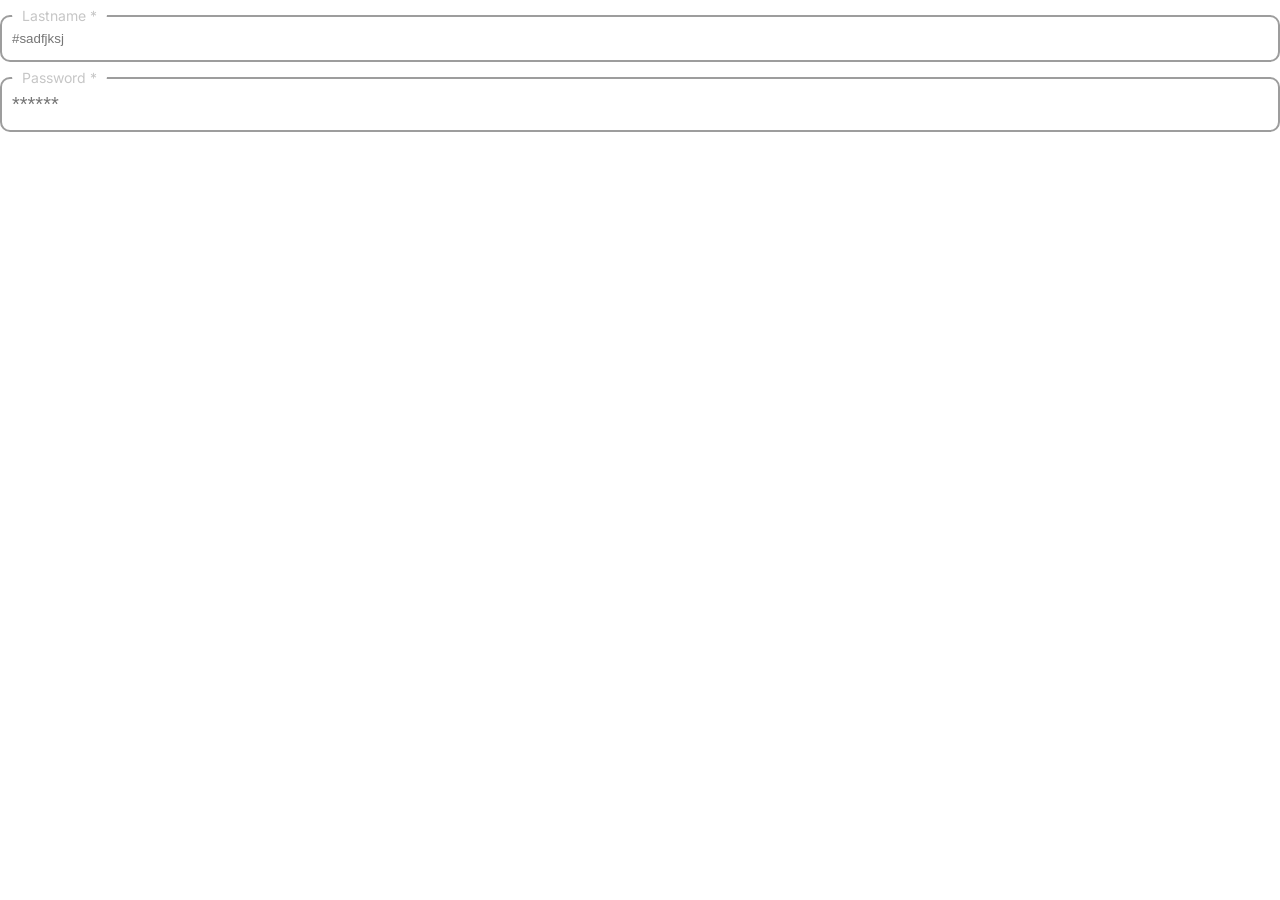
==== commit f78eb12d: "forms link list complete" ====
--- a/test.html
+++ b/test.html
@@ -2,69 +2,62 @@
 <html lang="en">
 
 <head>
-    <meta charset="UTF-8">
-    <meta name="viewport" content="width=device-width, initial-scale=1.0">
-    <title>Model-1</title>
-    <link rel="stylesheet" href="./assets/css/style.css">
+  <meta charset="UTF-8">
+  <meta name="viewport" content="width=device-width, initial-scale=1.0">
+  <title>Drag drop</title>
+  <link rel="stylesheet" href="./assets/css/style.css">
 </head>
 
+<style>
+  .form-input-group {
+    margin: 15px 0;
+    width: 100%;
+    position: relative;
+    display: flex;
+  }
+
+  .form-input {
+    width: 100%;
+    padding: 10px;
+    color: var(--border);
+    border: 2px solid var(--border);
+    border-radius: 5px;
+    transition: border 0.25s ease-in-out;
+    outline: none;
+
+    &:focus {
+      border: 2px solid var(--primary);
+    }
+  }
+
+  .form-input-label {
+    position: absolute;
+    top: 0;
+    left: 10px;
+    transform: translateY(-50%);
+    color: var(--border);
+    background-color: var(--body);
+    font-size: 14px;
+    padding: 0 10px;
+    transition: all 0.25s ease-in-out;
+  }
+
+  .form-input:focus~.form-input-label {
+    color: var(--primary);  
+  }
+</style>
 
 <body>
+  <div class="form-input-group">
+    <input class="form-input" type="text" placeholder="#sadfjksj">
+    <label class="form-input-label">Lastname *</label>
+  </div>
 
-    <form class="form-field">
-        <!-- Label and Input Field -->
-        <div class="field field-primary">
-          <label for="name" class="field-label">Name</label>
-          <input type="text" id="name" class="field-text" placeholder="Enter your name" />
-        </div>
-      
-        <!-- Label and Select Field -->
-        <div class="field field-success">
-          <label for="options" class="field-label">Options</label>
-          <select id="options" class="field-select">
-            <option value="" disabled selected>Select an option</option>
-            <option value="1">Option 1</option>
-            <option value="2">Option 2</option>
-            <option value="3">Option 3</option>
-          </select>
-        </div>
-      
-        <!-- Label and Textarea Field -->
-        <div class="field field-warning">
-          <label for="message" class="field-label">Message</label>
-          <textarea id="message" class="field-textarea" placeholder="Write your message"></textarea>
-        </div>
-      
-        <!-- Inline Fields -->
-        <div class="field field-inline">
-          <label for="email" class="field-label">Email</label>
-          <input type="email" id="email" class="field-text" placeholder="Enter your email" />
-        </div>
-      
-        <!-- Small Field -->
-        <div class="field field-sm field-secondary">
-          <label for="phone" class="field-label">Phone</label>
-          <input type="tel" id="phone" class="field-text" placeholder="Enter your phone" />
-        </div>
-      
-        <!-- Large Field -->
-        <div class="field field-lg field-danger">
-          <label for="address" class="field-label">Address</label>
-          <input type="text" id="address" class="field-text" placeholder="Enter your address" />
-        </div>
-      
-        <!-- Error and Hint Text -->
-        <div>
-          <span class="field-error-text">This is an error message.</span>
-          <span class="field-hint-text">This is a hint message.</span>
-        </div>
-      
-        <!-- Submit Button -->
-        <button type="submit" class="btn btn-light">Submit</button>
-      </form>
-      
-    
-    <script src="../js/main.js"></script>
+  <div class="form-input-group">
+    <input class="form-input" type="password" placeholder="******">
+    <label class="form-input-label">Password *</label>
+  </div>
+
 </body>
 
 </html>
--- a/assets/css/style.css
+++ b/assets/css/style.css
@@ -7,12 +7,24 @@
   --primary-focus: #199544;
   --primary-disable: rgba(25, 150, 68, 0.5);
   --primary-rgb: 25, 150, 68;
-  --warning: #ff2a2a;
-  --warning-subtle: #ffe2e2;
-  --warning-hover: #ff5d5d;
-  --warning-focus: #ff2929;
-  --warning-disable: rgba(255, 42, 42, 0.5);
-  --warning-rgb: 255, 42, 42;
+  --secondary: #6d0000;
+  --secondary-subtle: #ff2626;
+  --secondary-hover: #a00000;
+  --secondary-focus: #6c0000;
+  --secondary-disable: rgba(109, 0, 0, 0.5);
+  --secondary-rgb: 109, 0, 0;
+  --warning: #ff912a;
+  --warning-subtle: #fff0e2;
+  --warning-hover: #ffab5d;
+  --warning-focus: #ff9029;
+  --warning-disable: rgba(255, 145, 42, 0.5);
+  --warning-rgb: 255, 145, 42;
+  --info: #1e6cd9;
+  --info-subtle: #b9d2f5;
+  --info-hover: #4588e5;
+  --info-focus: #1e6cd8;
+  --info-disable: rgba(30, 108, 217, 0.5);
+  --info-rgb: 30, 108, 217;
   --danger: #ff0000;
   --danger-subtle: #ffb8b8;
   --danger-hover: #ff3333;
@@ -7052,7 +7064,7 @@
   align-items: center;
   padding: 0 5px;
   border-radius: 50px;
-  transition: all 0.5s ease;
+  transition: all 0.2s ease;
 }
 .inline-list .list-item:hover {
   background-color: var(--primary);
@@ -7071,6 +7083,7 @@
   font-weight: 600;
   line-height: 30px;
   width: 100%;
+  transition: all 0.2s ease-in-out;
 }
 
 .social-links {
@@ -7402,6 +7415,44 @@
     right: 20px !important;
   }
 }
+.pagination {
+  display: flex;
+  align-items: center;
+  gap: 8px;
+  list-style: none;
+  padding: 0;
+  margin: 0;
+}
+.pagination li {
+  display: flex;
+  justify-content: center;
+  align-items: center;
+  width: 32px;
+  height: 32px;
+  border-radius: 50%;
+  font-size: 14px;
+  font-weight: bold;
+  color: #7c7c7c;
+  cursor: pointer;
+  transition: all 0.3s ease;
+}
+.pagination li:hover {
+  background-color: #e0e0e0;
+}
+.pagination li.active {
+  background-color: #0c9c4d;
+  color: white;
+  box-shadow: 0 0 8px rgba(0, 0, 0, 0.2);
+}
+.pagination li.disabled {
+  color: #ccc;
+  cursor: not-allowed;
+}
+.pagination li.arrow {
+  font-size: 18px;
+  color: #7c7c7c;
+}
+
 .card {
   --card-bg: var(--body);
   --card-b: blur(20px);
@@ -8156,8 +8207,6 @@
   --btn-bg-h: transparent;
   --btn-bg-f: transparent;
   --btn-bg-d: var(--light);
-  --btn-h: 45px;
-  --btn-w: 60px;
   --btn-bs: transparent;
   --btn-size: 0.9rem;
   --box-s: var(--shadow);
@@ -8200,7 +8249,6 @@
 .btn.btn-icon {
   --btn-p: 8px 10px;
   --btn-size: 1.5rem;
-  --btn-w: 50px;
 }
 .btn.btn-light {
   --color: var(--body);
@@ -8208,25 +8256,6 @@
 }
 .btn.btn-light:hover {
   --color: var(--text);
-}
-
-@keyframes ripple-animation {
-  to {
-    transform: scale(4);
-    opacity: 0;
-  }
-}
-.btn.ripple {
-  position: relative;
-  overflow: hidden;
-}
-.btn.ripple .ripple-effect {
-  position: absolute;
-  border-radius: 50%;
-  background: rgba(255, 255, 255, 0.5019607843);
-  transform: scale(0);
-  animation: ripple-animation 0.6s linear;
-  pointer-events: none;
 }
 
 .btn-primary {
@@ -8238,6 +8267,7 @@
   --btn-c-h: #fff;
   --btn-c-f: #fff;
   --btn-c-d: #fff;
+  --btn-bs: var(--primary-rgb);
   --btn-b: 1px solid rgba(var(--primary-rgb, 0.5));
 }
 
@@ -8315,7 +8345,8 @@
   --btn-c-h: var(--text);
   --btn-c-f: var(--text);
   --btn-c-d: var(--text);
-  box-shadow: 0px 1px 5px 0px rgba(0, 0, 0, 0.2509803922);
+  --btn-bs: var(--shadow);
+  --btn-b: 1px solid rgba(var(--light-rgb, 0.5));
 }
 
 .btn-dark {
@@ -8347,7 +8378,7 @@
 }
 
 .btn-pill {
-  --btn-br: 50px;
+  --btn-rounded: 50px;
 }
 
 .btn-icon {
@@ -8436,7 +8467,7 @@
   color: var(--color);
   border-radius: var(--rounded);
   padding: var(--icon-p);
-  transition: all 0.5s ease-in-out;
+  transition: all 0.2s ease-in-out;
 }
 .icon:hover {
   --color: var(--body);
@@ -8615,6 +8646,75 @@
   display: block;
 }
 
+.form-input-group {
+  --input-b-w: 2px;
+  --input-b-c: var(--border);
+  --input-focus-b-c: var(--primary);
+  --input-validate: var(--danger);
+  --input-c: #c6c6c6;
+  --input-rounded: var(--rounded);
+  --label-c: #c6c6c6;
+  --label-focus-c: var(--primary);
+  --label-fs: 14px;
+  --label-rounded: 30px;
+  --icon-c: #c6c6c6;
+  --icon-size: 27px;
+  width: 100%;
+  position: relative;
+}
+.form-input-group.validation-wrng .form-input:focus {
+  border: 2px solid var(--input-validate);
+}
+.form-input-group.validation-wrng .form-input:focus ~ .form-input-label,
+.form-input-group.validation-wrng .form-input:focus ~ .input-icon,
+.form-input-group.validation-wrng .form-input:focus ~ .incorrect {
+  color: var(--danger);
+}
+.form-input-group .form-input-label {
+  position: absolute;
+  top: 0;
+  left: 12px;
+  transform: translateY(-50%);
+  color: var(--label-c);
+  background-color: var(--body);
+  font-size: var(--label-fs);
+  padding: 0 10px;
+  border-radius: var(--label-rounded);
+  transition: all 0.25s ease-in-out;
+}
+.form-input-group .form-input {
+  width: 100%;
+  padding: 14px 10px;
+  color: var(--input-c);
+  border: var(--input-b-w) solid var(--input-b-c);
+  border-radius: var(--input-rounded);
+  transition: border 0.25s ease-in-out;
+  outline: none;
+}
+.form-input-group .form-input[type=password] {
+  font-size: 20px;
+}
+.form-input-group .form-input[type=password] .input-icon {
+  top: 14px;
+}
+.form-input-group .form-input:focus {
+  border: 2px solid var(--input-focus-b-c);
+  color: rgba(0, 0, 0, 0.7411764706);
+}
+.form-input-group .input-icon {
+  color: var(--icon-c);
+  background: var(--body);
+  font-size: var(--icon-size);
+  position: absolute;
+  right: 14px;
+  top: 10px;
+}
+
+.form-input:focus ~ .form-input-label,
+.form-input:focus ~ .input-icon {
+  color: var(--primary);
+}
+
 .navbar {
   position: fixed;
   width: 100%;
@@ -9070,4 +9170,141 @@
 
 .mb-5 {
   margin-bottom: 3rem;
+}
+
+table {
+  --table-w: 100%;
+  --table-border-w: 1px;
+  --table-border-s: solid;
+  --table-border-c: var(--border);
+  --table-padding: 0px;
+  --table-collapse: collapse;
+  --table-active-bg: #cde9d6;
+  --table-thead-c: var(--text);
+  --table-thead-bg: #e3e3e3;
+  --table-th-padding: 10px;
+  --table-tbody-c: var(--text);
+  --table-tbody-bg: var(--body);
+  --table-tfoot-bg: #ffbaba00;
+  width: var(--table-w);
+  border-collapse: var(--table-collapse);
+  box-shadow: 0px 4px 8px 0px rgba(0, 0, 0, 0.1490196078);
+  border-radius: 10px;
+  overflow: hidden;
+}
+table thead {
+  background-color: var(--table-thead-bg);
+}
+table thead tr th {
+  padding: var(--table-th-padding);
+  color: var(--table-thead-c);
+  font-weight: 600;
+}
+table thead tr th:nth-child(2) {
+  width: 300px;
+}
+table thead tr th:nth-child(3) {
+  width: 340px;
+  text-align: left;
+}
+table tbody {
+  background-color: var(--body);
+}
+table tbody tr {
+  transition: all 0.5s ease-in-out;
+  border-bottom: 2px solid #dfe1e2;
+}
+table tbody tr:hover {
+  background-color: #cde9d6;
+}
+table tbody tr:hover td:first-child {
+  border-top-left-radius: 20px; /* Top-left corner */
+  border-bottom-left-radius: 20px;
+}
+table tbody tr:hover td:last-child {
+  border-top-right-radius: 20px; /* Top-right corner */
+  border-bottom-right-radius: 20px;
+}
+table tbody tr:hover td .badge-primary {
+  --badge-bg: transparent;
+  border-color: var(--primary);
+}
+table tbody tr td {
+  position: relative;
+  padding: 30px 10px;
+  align-content: center;
+  text-align: center;
+  font-size: 12px;
+  font-weight: 400;
+  transition: all 0.5s ease-in-out;
+}
+table tbody tr td:nth-child(3) {
+  text-align: left;
+}
+table tbody tr td .product-images {
+  display: flex;
+  align-items: center;
+  justify-content: center;
+}
+table tbody tr td .product-images .image {
+  width: 45px;
+  height: 55px;
+  object-fit: cover;
+  border: 2px solid var(--primary);
+  border-radius: 10px;
+  position: absolute;
+  top: 24px;
+  z-index: 2;
+}
+table tbody tr td .product-images .image:nth-child(2) {
+  transform: rotate(-18deg);
+  left: 98px;
+  z-index: 1;
+  top: 28px;
+}
+table tbody tr td .product-images .image:nth-child(3) {
+  transform: rotate(18deg);
+  right: 103px;
+  z-index: 1;
+  top: 28px;
+}
+table tbody tr td .product-desc h1 {
+  font-weight: 600;
+}
+table tbody tr td .product-desc p {
+  font-size: 9px;
+}
+table tbody tr td .edit-del .edit {
+  color: var(--primary);
+  font-size: 20px;
+}
+table tbody tr td .edit-del .del {
+  color: rgba(255, 0, 0, 0.6705882353);
+  font-size: 20px;
+}
+table tbody .badge-dark {
+  --badge-bg: #d6d6d6;
+  --badge-color: #555555;
+}
+table tbody .badge-primary {
+  --badge-color: var(--primary);
+  border: 1px solid transparent;
+  transition: all 0.5s ease-in-out;
+}
+table tfoot tr {
+  background-color: var(--table-tfoot-bg);
+}
+table tfoot tr td {
+  padding: 10px;
+}
+table tfoot tr td .footer-pagination {
+  display: flex;
+  align-items: center;
+  justify-content: space-between;
+}
+table tfoot tr td .footer-pagination .counting {
+  color: #7C7C7C;
+}
+table .check {
+  --check-br: 50%;
 }
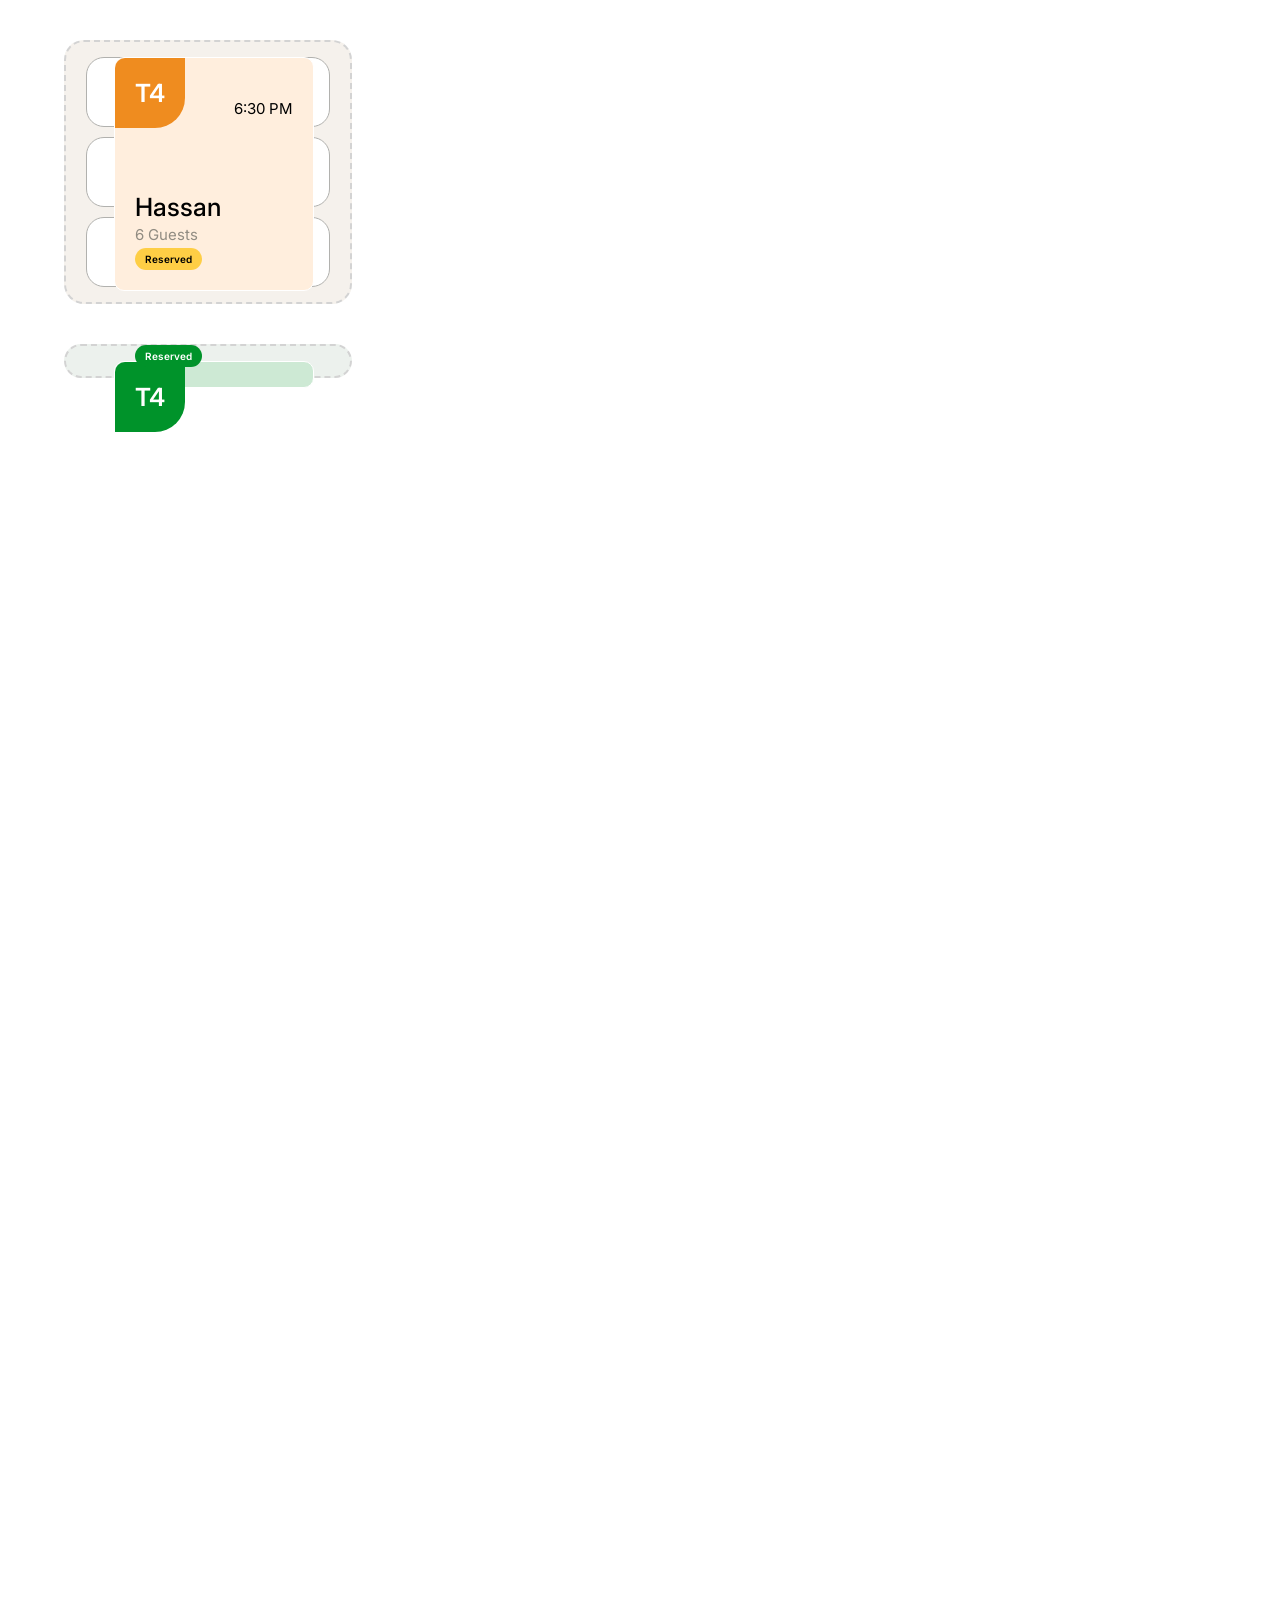
==== commit 4ce944a9: "pushed" ====
--- a/test.html
+++ b/test.html
@@ -1,63 +1,268 @@
 <!DOCTYPE html>
 <html lang="en">
-
-<head>
-  <meta charset="UTF-8">
-  <meta name="viewport" content="width=device-width, initial-scale=1.0">
-  <title>Drag drop</title>
-  <link rel="stylesheet" href="./assets/css/style.css">
-</head>
-
-<style>
-  .form-input-group {
-    margin: 15px 0;
-    width: 100%;
-    position: relative;
-    display: flex;
-  }
-
-  .form-input {
-    width: 100%;
-    padding: 10px;
-    color: var(--border);
-    border: 2px solid var(--border);
-    border-radius: 5px;
-    transition: border 0.25s ease-in-out;
-    outline: none;
-
-    &:focus {
-      border: 2px solid var(--primary);
+  <head>
+    <meta charset="UTF-8" />
+    <meta name="viewport" content="width=device-width, initial-scale=1.0" />
+    <title>Offcanvas</title>
+    <link rel="stylesheet" href="./assets/css/style.css" />
+    <link
+      href="https://unpkg.com/boxicons@2.1.4/css/boxicons.min.css"
+      rel="stylesheet"
+    />
+  </head>
+
+  <style>
+    body {
+      /* display: flex; */
+      height: 200vh;
+      overflow: scroll;
     }
-  }
-
-  .form-input-label {
-    position: absolute;
-    top: 0;
-    left: 10px;
-    transform: translateY(-50%);
-    color: var(--border);
-    background-color: var(--body);
-    font-size: 14px;
-    padding: 0 10px;
-    transition: all 0.25s ease-in-out;
-  }
-
-  .form-input:focus~.form-input-label {
-    color: var(--primary);  
-  }
-</style>
-
-<body>
-  <div class="form-input-group">
-    <input class="form-input" type="text" placeholder="#sadfjksj">
-    <label class="form-input-label">Lastname *</label>
-  </div>
-
-  <div class="form-input-group">
-    <input class="form-input" type="password" placeholder="******">
-    <label class="form-input-label">Password *</label>
-  </div>
-
-</body>
-
-</html>+  </style>
+
+  <body>
+    <div class="boxed mt-4 mb-4">
+      <div class="table-card">
+        <div class="upper-card">
+          <div class="card-header">
+            <div class="heads">
+              <p class="heading">T4</p>
+            </div>
+            <div class="time">
+              <span>6:30 PM</span>
+            </div>
+          </div>
+          <div class="card-footer">
+            <div class="headings">
+              <h2>Hassan</h2>
+              <span>6 Guests</span>
+            </div>
+            <div class="btnns">
+              <span class="badge badge-warning">Reserved</span>
+            </div>
+          </div>
+        </div>
+        <div class="inner-cards">
+          <div class="inner-card"></div>
+          <div class="inner-card"></div>
+          <div class="inner-card"></div>
+        </div>
+      </div>
+    </div>
+
+    <div class="boxed mt-4 mb-4">
+      <div class="table-card available-card">
+        <div class="upper-card">
+          <div class="card-header">
+            <div class="heads">
+              <p class="heading">T4</p>
+            </div>
+          </div>
+          <div class="card-footer">
+            <div class="btnns">
+              <span class="badge badge-warning">Reserved</span>
+            </div>
+          </div>
+        </div>
+        <div class="inner-card"></div>
+        <div class="inner-card"></div>
+        <div class="inner-card"></div>
+      </div>
+    </div>
+
+    <!-- <div class="boxed mt-4 mb-4">
+      <div class="card table-card-small">
+        <div class="upper-cards">
+          <div class="card-header">
+            <div class="heads">
+              <p class="heading">T1</p>
+            </div>
+            <div class="time">
+              <span>6:30 PM</span>
+            </div>
+          </div>
+          <div class="card-footer">
+            <div class="headings">
+              <h2>Hassan</h2>
+              <span>6 Guests</span>
+            </div>
+            <div class="btnns">
+              <span class="badge badge-warning">Reserved</span>
+            </div>
+          </div>
+        </div>
+        <div class="inner-card"></div>
+        <div class="inner-card"></div>
+      </div>
+    </div> -->
+    <!-- <div class="boxed mt-4 mb-4">
+      <div class="card table-cards">
+        <div class="upper-card">
+            <div class="head">
+                <p class="headings">T4</p>
+            </div>
+            <div class="btnns">
+              <span class="badge badge-warning">Available</span>
+            </div>
+        </div>
+        <div class="inner-card"></div>
+        <div class="inner-card"></div>
+        <div class="inner-card"></div>
+      </div>
+    </div>
+    <div class="boxed mt-4 mb-4">
+      <div class="card table-cards-small">
+        <div class="upper-card">
+            <div class="head">
+                <p class="headings">T1</p>
+            </div>
+            <div class="btnns">
+              <span class="badge badge-warning">Available</span>
+            </div>
+        </div>
+        <div class="inner-card"></div>
+        <div class="inner-card"></div>
+      </div>
+    </div> -->
+    <!-- <script src="./assets/js/main.js"></script> -->
+  </body>
+</html>
+
+<!-- <div class="offcanvas">
+        <div class="offcanvas-head">
+            <div class="user-heading">
+                <h1>Table 4</h1>
+                <p>Hassan</p>
+            </div>
+            <div class="user-edit">
+                <i class="bx bx-edit-alt"></i>
+            </div>
+        </div>
+        <div class="offcanvas-body">
+            <div class="offcanvas-tabs">
+                <div class="tabs">
+                    <button class="tab active" data-nxt-toggle="dine-in">
+                        Dine In
+                    </button>
+                    <button class="tab" data-nxt-toggle="take-away">Take Away</button>
+                    <button class="tab" data-nxt-toggle="delivery">Delivery</button>
+                </div>
+
+                <div class="tab-content">
+                    <div id="dine-in" class="tab-panel active">
+                        <div class="card bucket-card">
+                            <div class="card-head">
+                                <div class="card-image">
+                                    <img src="../images/product-image.png" alt="Bucket product image" class="image" />
+                                </div>
+                            </div>
+                            <div class="card-body">
+                                <div class="card-title">
+                                    Original Cheese Meat Burger With Chips (Non Veg)
+                                </div>
+                                <div class="qty-price">
+                                    <div class="qty">1x</div>
+                                    <div class="price text-primary">$24.99</div>
+                                </div>
+                            </div>
+                        </div>
+                        <div class="card bucket-card">
+                            <div class="card-head">
+                                <div class="card-image">
+                                    <img src="../images/product-image.png" alt="Bucket product image" class="image" />
+                                </div>
+                            </div>
+                            <div class="card-body">
+                                <div class="card-title">
+                                    Original Cheese Meat Burger With Chips (Non Veg)
+                                </div>
+                                <div class="qty-price">
+                                    <div class="qty">1x</div>
+                                    <div class="price text-primary">$24.99</div>
+                                </div>
+                            </div>
+                        </div>
+                    </div>
+                    <div id="take-away" class="tab-panel">
+                        <div class="card bucket-card">
+                            <div class="card-head">
+                                <div class="card-image">
+                                    <img src="../images/product-image.png" alt="Bucket product image" class="image" />
+                                </div>
+                            </div>
+                            <div class="card-body">
+                                <div class="card-title">
+                                    Original Cheese Meat Burger With Chips (Non Veg)
+                                </div>
+                                <div class="qty-price">
+                                    <div class="qty">1x</div>
+                                    <div class="price text-primary">$24.99</div>
+                                </div>
+                            </div>
+                        </div>
+                    </div>
+                    <div id="delivery" class="tab-panel">
+                        <div class="card bucket-card">
+                            <div class="card-head">
+                                <div class="card-image">
+                                    <img src="../images/product-image.png" alt="Bucket product image" class="image" />
+                                </div>
+                            </div>
+                            <div class="card-body">
+                                <div class="card-title">
+                                    Original Cheese Meat Burger With Chips (Non Veg)
+                                </div>
+                                <div class="qty-price">
+                                    <div class="qty">1x</div>
+                                    <div class="price text-primary">$24.99</div>
+                                </div>
+                            </div>
+                        </div>
+                        <div class="card bucket-card">
+                            <div class="card-head">
+                                <div class="card-image">
+                                    <img src="../images/product-image.png" alt="Bucket product image" class="image" />
+                                </div>
+                            </div>
+                            <div class="card-body">
+                                <div class="card-title">
+                                    Original Cheese Meat Burger With Chips (Non Veg)
+                                </div>
+                                <div class="qty-price">
+                                    <div class="qty">1x</div>
+                                    <div class="price text-primary">$24.99</div>
+                                </div>
+                            </div>
+                        </div>
+                    </div>
+                </div>
+            </div>
+        </div>
+        <div class="offcanvas-foot">
+            <div class="price-recipt">
+                <div class="amount">
+                    <div class="left">
+                        <p>Sub Total</p>
+                    </div>
+                    <div class="right">
+                        <p class="subtotal-price">$99.99</p>
+                    </div>
+                </div>
+                <div class="amount">
+                    <div class="left">
+                        <p>Tax 5%</p>
+                    </div>
+                    <div class="right">
+                        <p class="subtotal-price">$14.44</p>
+                    </div>
+                </div>
+                <div class="amount total-price">
+                    <div class="left">
+                        <p>Total</p>
+                    </div>
+                    <div class="right">
+                        <p class="subtotal-price">$99.99</p>
+                    </div>
+                </div>
+            </div>
+        </div>
+    </div> -->
--- a/assets/css/style.css
+++ b/assets/css/style.css
@@ -1,70 +1,28 @@
-@charset "UTF-8";
-@import url("https://fonts.googleapis.com/css2?family=Inter:wght@100..900&display=swap");
-:root {
-  --primary: #199644;
-  --primary-subtle: #7de9a2;
-  --primary-hover: #20c258;
-  --primary-focus: #199544;
-  --primary-disable: rgba(25, 150, 68, 0.5);
-  --primary-rgb: 25, 150, 68;
-  --secondary: #6d0000;
-  --secondary-subtle: #ff2626;
-  --secondary-hover: #a00000;
-  --secondary-focus: #6c0000;
-  --secondary-disable: rgba(109, 0, 0, 0.5);
-  --secondary-rgb: 109, 0, 0;
-  --warning: #ff912a;
-  --warning-subtle: #fff0e2;
-  --warning-hover: #ffab5d;
-  --warning-focus: #ff9029;
-  --warning-disable: rgba(255, 145, 42, 0.5);
-  --warning-rgb: 255, 145, 42;
-  --info: #1e6cd9;
-  --info-subtle: #b9d2f5;
-  --info-hover: #4588e5;
-  --info-focus: #1e6cd8;
-  --info-disable: rgba(30, 108, 217, 0.5);
-  --info-rgb: 30, 108, 217;
-  --danger: #ff0000;
-  --danger-subtle: #ffb8b8;
-  --danger-hover: #ff3333;
-  --danger-focus: #fe0000;
-  --danger-disable: rgba(255, 0, 0, 0.5);
-  --danger-rgb: 255, 0, 0;
-  --success: #00b00f;
-  --success-subtle: #69ff75;
-  --success-hover: #00e313;
-  --success-focus: #00af0f;
-  --success-disable: rgba(0, 176, 15, 0.5);
-  --success-rgb: 0, 176, 15;
-  --light: #eaf7f4;
-  --light-subtle: white;
-  --light-hover: white;
-  --light-focus: #e9f7f4;
-  --light-disable: rgba(234, 247, 244, 0.5);
-  --light-rgb: 234, 247, 244;
-  --dark: #1b1a1a;
-  --dark-subtle: #797474;
-  --dark-hover: #353333;
-  --dark-focus: #1a1919;
-  --dark-disable: rgba(27, 26, 26, 0.5);
-  --dark-rgb: 27, 26, 26;
-  --muted: #acb6c0;
-  --body: #fff;
-  --text: #000;
-  --border: #9D9D9D;
-  --font-size: 1rem;
-  --shadow: rgba(0, 0, 0, 0.1) 0px 1px 3px 0px,
-    rgba(0, 0, 0, 0.06) 0px 1px 2px 0px;
-  --shadow-lg: rgba(100, 100, 111, 0.2) 0px 7px 29px 0px;
-  --rounded: 10px;
-  --gap: 6.5rem;
+@import url("https://fonts.googleapis.com/css2?family=Inter:ital,opsz,wght@0,14..32,100..900;1,14..32,100..900&family=Liter&display=swap");
+html,
+body {
+  padding: 0;
+  margin: 0;
+  background-color: var(--body);
+  color: var(--text);
+  font-size: var(--font-size);
+  font-family: "Inter", serif !important;
+  font-optical-sizing: auto;
+  font-style: normal;
+  -webkit-text-size-adjust: 100%;
+  -webkit-tap-highlight-color: transparent;
+  -webkit-font-smoothing: antialiased;
+  -moz-osx-font-smoothing: grayscale;
+  scroll-behavior: smooth;
+  font-optical-sizing: auto;
+  overflow-x: hidden;
 }
 
 *,
 *::before,
 *::after {
-  box-sizing: border-box;
+  -webkit-box-sizing: border-box;
+          box-sizing: border-box;
 }
 
 @media (prefers-reduced-motion: no-preference) {
@@ -160,6732 +118,65 @@
   vertical-align: baseline;
 }
 
-html,
-body {
-  padding: 0;
-  margin: 0;
-  background-color: var(--body);
-  color: var(--text);
-  font-size: var(--font-size);
-  font-family: "Inter", sans-serif;
-  font-optical-sizing: auto;
-  font-style: normal;
-  -webkit-text-size-adjust: 100%;
-  -webkit-tap-highlight-color: transparent;
-  -webkit-font-smoothing: antialiased;
-  -moz-osx-font-smoothing: grayscale;
-  scroll-behavior: smooth;
-  font-optical-sizing: auto;
-  overflow-x: hidden;
-}
-
-@font-face {
-  font-family: "icons";
-  font-weight: normal;
-  font-style: normal;
-  src: url(../fonts/boxicons.eot);
-  src: url(../fonts/boxicons.eot), format("embedded-opentype"), url(../fonts/boxicons.woff2), format("woff2"), url(../fonts/boxicons.woff), format("woff"), url(../fonts/boxicons.ttf), format("truetype"), url(../fonts/boxicons.svg?#boxicons), format("svg");
-}
-.bx {
-  font-family: "icons" !important;
-  font-weight: normal;
-  font-style: normal;
-  font-variant: normal;
-  line-height: 1;
-  text-rendering: auto;
-  display: inline-block;
-  text-transform: none;
-  -webkit-font-smoothing: antialiased;
-  -moz-osx-font-smoothing: grayscale;
-}
-
-.bx-ul {
-  margin-left: 2em;
-  padding-left: 0;
-  list-style: none;
-}
-
-.bx-ul > li {
-  position: relative;
-}
-
-.bx-ul .bx {
-  font-size: inherit;
-  line-height: inherit;
-  position: absolute;
-  left: -2em;
-  width: 2em;
-  text-align: center;
-}
-
-@-webkit-keyframes spin {
-  0% {
-    -webkit-transform: rotate(0);
-    transform: rotate(0);
-  }
-  100% {
-    -webkit-transform: rotate(359deg);
-    transform: rotate(359deg);
-  }
-}
-@keyframes spin {
-  0% {
-    -webkit-transform: rotate(0);
-    transform: rotate(0);
-  }
-  100% {
-    -webkit-transform: rotate(359deg);
-    transform: rotate(359deg);
-  }
-}
-@-webkit-keyframes burst {
-  0% {
-    -webkit-transform: scale(1);
-    transform: scale(1);
-    opacity: 1;
-  }
-  90% {
-    -webkit-transform: scale(1.5);
-    transform: scale(1.5);
-    opacity: 0;
-  }
-}
-@keyframes burst {
-  0% {
-    -webkit-transform: scale(1);
-    transform: scale(1);
-    opacity: 1;
-  }
-  90% {
-    -webkit-transform: scale(1.5);
-    transform: scale(1.5);
-    opacity: 0;
-  }
-}
-@-webkit-keyframes flashing {
-  0% {
-    opacity: 1;
-  }
-  45% {
-    opacity: 0;
-  }
-  90% {
-    opacity: 1;
-  }
-}
-@keyframes flashing {
-  0% {
-    opacity: 1;
-  }
-  45% {
-    opacity: 0;
-  }
-  90% {
-    opacity: 1;
-  }
-}
-@-webkit-keyframes fade-left {
-  0% {
-    -webkit-transform: translateX(0);
-    transform: translateX(0);
-    opacity: 1;
-  }
-  75% {
-    -webkit-transform: translateX(-20px);
-    transform: translateX(-20px);
-    opacity: 0;
-  }
-}
-@keyframes fade-left {
-  0% {
-    -webkit-transform: translateX(0);
-    transform: translateX(0);
-    opacity: 1;
-  }
-  75% {
-    -webkit-transform: translateX(-20px);
-    transform: translateX(-20px);
-    opacity: 0;
-  }
-}
-@-webkit-keyframes fade-right {
-  0% {
-    -webkit-transform: translateX(0);
-    transform: translateX(0);
-    opacity: 1;
-  }
-  75% {
-    -webkit-transform: translateX(20px);
-    transform: translateX(20px);
-    opacity: 0;
-  }
-}
-@keyframes fade-right {
-  0% {
-    -webkit-transform: translateX(0);
-    transform: translateX(0);
-    opacity: 1;
-  }
-  75% {
-    -webkit-transform: translateX(20px);
-    transform: translateX(20px);
-    opacity: 0;
-  }
-}
-@-webkit-keyframes fade-up {
-  0% {
-    -webkit-transform: translateY(0);
-    transform: translateY(0);
-    opacity: 1;
-  }
-  75% {
-    -webkit-transform: translateY(-20px);
-    transform: translateY(-20px);
-    opacity: 0;
-  }
-}
-@keyframes fade-up {
-  0% {
-    -webkit-transform: translateY(0);
-    transform: translateY(0);
-    opacity: 1;
-  }
-  75% {
-    -webkit-transform: translateY(-20px);
-    transform: translateY(-20px);
-    opacity: 0;
-  }
-}
-@-webkit-keyframes fade-down {
-  0% {
-    -webkit-transform: translateY(0);
-    transform: translateY(0);
-    opacity: 1;
-  }
-  75% {
-    -webkit-transform: translateY(20px);
-    transform: translateY(20px);
-    opacity: 0;
-  }
-}
-@keyframes fade-down {
-  0% {
-    -webkit-transform: translateY(0);
-    transform: translateY(0);
-    opacity: 1;
-  }
-  75% {
-    -webkit-transform: translateY(20px);
-    transform: translateY(20px);
-    opacity: 0;
-  }
-}
-@-webkit-keyframes tada {
-  from {
-    -webkit-transform: scale3d(1, 1, 1);
-    transform: scale3d(1, 1, 1);
-  }
-  10%, 20% {
-    -webkit-transform: scale3d(0.95, 0.95, 0.95) rotate3d(0, 0, 1, -10deg);
-    transform: scale3d(0.95, 0.95, 0.95) rotate3d(0, 0, 1, -10deg);
-  }
-  30%, 50%, 70%, 90% {
-    -webkit-transform: scale3d(1, 1, 1) rotate3d(0, 0, 1, 10deg);
-    transform: scale3d(1, 1, 1) rotate3d(0, 0, 1, 10deg);
-  }
-  40%, 60%, 80% {
-    -webkit-transform: scale3d(1, 1, 1) rotate3d(0, 0, 1, -10deg);
-    transform: scale3d(1, 1, 1) rotate3d(0, 0, 1, -10deg);
-  }
-  to {
-    -webkit-transform: scale3d(1, 1, 1);
-    transform: scale3d(1, 1, 1);
-  }
-}
-@keyframes tada {
-  from {
-    -webkit-transform: scale3d(1, 1, 1);
-    transform: scale3d(1, 1, 1);
-  }
-  10%, 20% {
-    -webkit-transform: scale3d(0.95, 0.95, 0.95) rotate3d(0, 0, 1, -10deg);
-    transform: scale3d(0.95, 0.95, 0.95) rotate3d(0, 0, 1, -10deg);
-  }
-  30%, 50%, 70%, 90% {
-    -webkit-transform: scale3d(1, 1, 1) rotate3d(0, 0, 1, 10deg);
-    transform: scale3d(1, 1, 1) rotate3d(0, 0, 1, 10deg);
-  }
-  40%, 60%, 80% {
-    -webkit-transform: rotate3d(0, 0, 1, -10deg);
-    transform: rotate3d(0, 0, 1, -10deg);
-  }
-  to {
-    -webkit-transform: scale3d(1, 1, 1);
-    transform: scale3d(1, 1, 1);
-  }
-}
-.bx-spin {
-  -webkit-animation: spin 2s linear infinite;
-  animation: spin 2s linear infinite;
-}
-
-.bx-spin-hover:hover {
-  -webkit-animation: spin 2s linear infinite;
-  animation: spin 2s linear infinite;
-}
-
-.bx-tada {
-  -webkit-animation: tada 1.5s ease infinite;
-  animation: tada 1.5s ease infinite;
-}
-
-.bx-tada-hover:hover {
-  -webkit-animation: tada 1.5s ease infinite;
-  animation: tada 1.5s ease infinite;
-}
-
-.bx-flashing {
-  -webkit-animation: flashing 1.5s infinite linear;
-  animation: flashing 1.5s infinite linear;
-}
-
-.bx-flashing-hover:hover {
-  -webkit-animation: flashing 1.5s infinite linear;
-  animation: flashing 1.5s infinite linear;
-}
-
-.bx-burst {
-  -webkit-animation: burst 1.5s infinite linear;
-  animation: burst 1.5s infinite linear;
-}
-
-.bx-burst-hover:hover {
-  -webkit-animation: burst 1.5s infinite linear;
-  animation: burst 1.5s infinite linear;
-}
-
-.bx-fade-up {
-  -webkit-animation: fade-up 1.5s infinite linear;
-  animation: fade-up 1.5s infinite linear;
-}
-
-.bx-fade-up-hover:hover {
-  -webkit-animation: fade-up 1.5s infinite linear;
-  animation: fade-up 1.5s infinite linear;
-}
-
-.bx-fade-down {
-  -webkit-animation: fade-down 1.5s infinite linear;
-  animation: fade-down 1.5s infinite linear;
-}
-
-.bx-fade-down-hover:hover {
-  -webkit-animation: fade-down 1.5s infinite linear;
-  animation: fade-down 1.5s infinite linear;
-}
-
-.bx-fade-left {
-  -webkit-animation: fade-left 1.5s infinite linear;
-  animation: fade-left 1.5s infinite linear;
-}
-
-.bx-fade-left-hover:hover {
-  -webkit-animation: fade-left 1.5s infinite linear;
-  animation: fade-left 1.5s infinite linear;
-}
-
-.bx-fade-right {
-  -webkit-animation: fade-right 1.5s infinite linear;
-  animation: fade-right 1.5s infinite linear;
-}
-
-.bx-fade-right-hover:hover {
-  -webkit-animation: fade-right 1.5s infinite linear;
-  animation: fade-right 1.5s infinite linear;
-}
-
-.bx-xs {
-  font-size: 1rem !important;
-}
-
-.bx-sm {
-  font-size: 1.55rem !important;
-}
-
-.bx-md {
-  font-size: 2.25rem !important;
-}
-
-.bx-lg {
-  font-size: 3rem !important;
-}
-
-.bx-fw {
-  font-size: 1.2857142857em;
-  line-height: 0.8em;
-  width: 1.2857142857em;
-  height: 0.8em;
-  margin-top: -0.2em !important;
-  vertical-align: middle;
-}
-
-.bx-pull-left {
-  float: left;
-  margin-right: 0.3em !important;
-}
-
-.bx-pull-right {
-  float: right;
-  margin-left: 0.3em !important;
-}
-
-.bx-rotate-90 {
-  transform: rotate(90deg);
-  -ms-filter: "progid:DXImageTransform.Microsoft.BasicImage(rotation=1)";
-}
-
-.bx-rotate-180 {
-  transform: rotate(180deg);
-  -ms-filter: "progid:DXImageTransform.Microsoft.BasicImage(rotation=2)";
-}
-
-.bx-rotate-270 {
-  transform: rotate(270deg);
-  -ms-filter: "progid:DXImageTransform.Microsoft.BasicImage(rotation=3)";
-}
-
-.bx-flip-horizontal {
-  transform: scaleX(-1);
-  -ms-filter: "progid:DXImageTransform.Microsoft.BasicImage(rotation=0, mirror=1)";
-}
-
-.bx-flip-vertical {
-  transform: scaleY(-1);
-  -ms-filter: "progid:DXImageTransform.Microsoft.BasicImage(rotation=2, mirror=1)";
-}
-
-.bx-border {
-  padding: 0.25em;
-  border: 0.07em solid rgba(0, 0, 0, 0.1);
-  border-radius: 0.25em;
-}
-
-.bx-border-circle {
-  padding: 0.25em;
-  border: 0.07em solid rgba(0, 0, 0, 0.1);
-  border-radius: 50%;
-}
-
-.bxl-meta:before {
-  content: "\ef27";
-}
-
-.bx-lemon:before {
-  content: "\ef28";
-}
-
-.bxs-lemon:before {
-  content: "\ef29";
-}
-
-.bx-cricket-ball:before {
-  content: "\ef0c";
-}
-
-.bx-baguette:before {
-  content: "\ef0d";
-}
-
-.bx-bowl-hot:before {
-  content: "\ef0e";
-}
-
-.bx-bowl-rice:before {
-  content: "\ef0f";
-}
-
-.bx-cable-car:before {
-  content: "\ef10";
-}
-
-.bx-candles:before {
-  content: "\ef11";
-}
-
-.bx-circle-half:before {
-  content: "\ef12";
-}
-
-.bx-circle-quarter:before {
-  content: "\ef13";
-}
-
-.bx-circle-three-quarter:before {
-  content: "\ef14";
-}
-
-.bx-cross:before {
-  content: "\ef15";
-}
-
-.bx-fork:before {
-  content: "\ef16";
-}
-
-.bx-knife:before {
-  content: "\ef17";
-}
-
-.bx-money-withdraw:before {
-  content: "\ef18";
-}
-
-.bx-popsicle:before {
-  content: "\ef19";
-}
-
-.bx-scatter-chart:before {
-  content: "\ef1a";
-}
-
-.bxs-baguette:before {
-  content: "\ef1b";
-}
-
-.bxs-bowl-hot:before {
-  content: "\ef1c";
-}
-
-.bxs-bowl-rice:before {
-  content: "\ef1d";
-}
-
-.bxs-cable-car:before {
-  content: "\ef1e";
-}
-
-.bxs-circle-half:before {
-  content: "\ef1f";
-}
-
-.bxs-circle-quarter:before {
-  content: "\ef20";
-}
-
-.bxs-circle-three-quarter:before {
-  content: "\ef21";
-}
-
-.bxs-cricket-ball:before {
-  content: "\ef22";
-}
-
-.bxs-invader:before {
-  content: "\ef23";
-}
-
-.bx-male-female:before {
-  content: "\ef24";
-}
-
-.bxs-popsicle:before {
-  content: "\ef25";
-}
-
-.bxs-tree-alt:before {
-  content: "\ef26";
-}
-
-.bxl-venmo:before {
-  content: "\e900";
-}
-
-.bxl-upwork:before {
-  content: "\e901";
-}
-
-.bxl-netlify:before {
-  content: "\e902";
-}
-
-.bxl-java:before {
-  content: "\e903";
-}
-
-.bxl-heroku:before {
-  content: "\e904";
-}
-
-.bxl-go-lang:before {
-  content: "\e905";
-}
-
-.bxl-gmail:before {
-  content: "\e906";
-}
-
-.bxl-flask:before {
-  content: "\e907";
-}
-
-.bxl-99designs:before {
-  content: "\e908";
-}
-
-.bxl-500px:before {
-  content: "\e909";
-}
-
-.bxl-adobe:before {
-  content: "\e90a";
-}
-
-.bxl-airbnb:before {
-  content: "\e90b";
-}
-
-.bxl-algolia:before {
-  content: "\e90c";
-}
-
-.bxl-amazon:before {
-  content: "\e90d";
-}
-
-.bxl-android:before {
-  content: "\e90e";
-}
-
-.bxl-angular:before {
-  content: "\e90f";
-}
-
-.bxl-apple:before {
-  content: "\e910";
-}
-
-.bxl-audible:before {
-  content: "\e911";
-}
-
-.bxl-aws:before {
-  content: "\e912";
-}
-
-.bxl-baidu:before {
-  content: "\e913";
-}
-
-.bxl-behance:before {
-  content: "\e914";
-}
-
-.bxl-bing:before {
-  content: "\e915";
-}
-
-.bxl-bitcoin:before {
-  content: "\e916";
-}
-
-.bxl-blender:before {
-  content: "\e917";
-}
-
-.bxl-blogger:before {
-  content: "\e918";
-}
-
-.bxl-bootstrap:before {
-  content: "\e919";
-}
-
-.bxl-chrome:before {
-  content: "\e91a";
-}
-
-.bxl-codepen:before {
-  content: "\e91b";
-}
-
-.bxl-c-plus-plus:before {
-  content: "\e91c";
-}
-
-.bxl-creative-commons:before {
-  content: "\e91d";
-}
-
-.bxl-css3:before {
-  content: "\e91e";
-}
-
-.bxl-dailymotion:before {
-  content: "\e91f";
-}
-
-.bxl-deviantart:before {
-  content: "\e920";
-}
-
-.bxl-dev-to:before {
-  content: "\e921";
-}
-
-.bxl-digg:before {
-  content: "\e922";
-}
-
-.bxl-digitalocean:before {
-  content: "\e923";
-}
-
-.bxl-discord:before {
-  content: "\e924";
-}
-
-.bxl-discord-alt:before {
-  content: "\e925";
-}
-
-.bxl-discourse:before {
-  content: "\e926";
-}
-
-.bxl-django:before {
-  content: "\e927";
-}
-
-.bxl-docker:before {
-  content: "\e928";
-}
-
-.bxl-dribbble:before {
-  content: "\e929";
-}
-
-.bxl-dropbox:before {
-  content: "\e92a";
-}
-
-.bxl-drupal:before {
-  content: "\e92b";
-}
-
-.bxl-ebay:before {
-  content: "\e92c";
-}
-
-.bxl-edge:before {
-  content: "\e92d";
-}
-
-.bxl-etsy:before {
-  content: "\e92e";
-}
-
-.bxl-facebook:before {
-  content: "\e92f";
-}
-
-.bxl-facebook-circle:before {
-  content: "\e930";
-}
-
-.bxl-facebook-square:before {
-  content: "\e931";
-}
-
-.bxl-figma:before {
-  content: "\e932";
-}
-
-.bxl-firebase:before {
-  content: "\e933";
-}
-
-.bxl-firefox:before {
-  content: "\e934";
-}
-
-.bxl-flickr:before {
-  content: "\e935";
-}
-
-.bxl-flickr-square:before {
-  content: "\e936";
-}
-
-.bxl-flutter:before {
-  content: "\e937";
-}
-
-.bxl-foursquare:before {
-  content: "\e938";
-}
-
-.bxl-git:before {
-  content: "\e939";
-}
-
-.bxl-github:before {
-  content: "\e93a";
-}
-
-.bxl-gitlab:before {
-  content: "\e93b";
-}
-
-.bxl-google:before {
-  content: "\e93c";
-}
-
-.bxl-google-cloud:before {
-  content: "\e93d";
-}
-
-.bxl-google-plus:before {
-  content: "\e93e";
-}
-
-.bxl-google-plus-circle:before {
-  content: "\e93f";
-}
-
-.bxl-html5:before {
-  content: "\e940";
-}
-
-.bxl-imdb:before {
-  content: "\e941";
-}
-
-.bxl-instagram:before {
-  content: "\e942";
-}
-
-.bxl-instagram-alt:before {
-  content: "\e943";
-}
-
-.bxl-internet-explorer:before {
-  content: "\e944";
-}
-
-.bxl-invision:before {
-  content: "\e945";
-}
-
-.bxl-javascript:before {
-  content: "\e946";
-}
-
-.bxl-joomla:before {
-  content: "\e947";
-}
-
-.bxl-jquery:before {
-  content: "\e948";
-}
-
-.bxl-jsfiddle:before {
-  content: "\e949";
-}
-
-.bxl-kickstarter:before {
-  content: "\e94a";
-}
-
-.bxl-kubernetes:before {
-  content: "\e94b";
-}
-
-.bxl-less:before {
-  content: "\e94c";
-}
-
-.bxl-linkedin:before {
-  content: "\e94d";
-}
-
-.bxl-linkedin-square:before {
-  content: "\e94e";
-}
-
-.bxl-magento:before {
-  content: "\e94f";
-}
-
-.bxl-mailchimp:before {
-  content: "\e950";
-}
-
-.bxl-markdown:before {
-  content: "\e951";
-}
-
-.bxl-mastercard:before {
-  content: "\e952";
-}
-
-.bxl-mastodon:before {
-  content: "\e953";
-}
-
-.bxl-medium:before {
-  content: "\e954";
-}
-
-.bxl-medium-old:before {
-  content: "\e955";
-}
-
-.bxl-medium-square:before {
-  content: "\e956";
-}
-
-.bxl-messenger:before {
-  content: "\e957";
-}
-
-.bxl-microsoft:before {
-  content: "\e958";
-}
-
-.bxl-microsoft-teams:before {
-  content: "\e959";
-}
-
-.bxl-nodejs:before {
-  content: "\e95a";
-}
-
-.bxl-ok-ru:before {
-  content: "\e95b";
-}
-
-.bxl-opera:before {
-  content: "\e95c";
-}
-
-.bxl-patreon:before {
-  content: "\e95d";
-}
-
-.bxl-paypal:before {
-  content: "\e95e";
-}
-
-.bxl-periscope:before {
-  content: "\e95f";
-}
-
-.bxl-php:before {
-  content: "\e960";
-}
-
-.bxl-pinterest:before {
-  content: "\e961";
-}
-
-.bxl-pinterest-alt:before {
-  content: "\e962";
-}
-
-.bxl-play-store:before {
-  content: "\e963";
-}
-
-.bxl-pocket:before {
-  content: "\e964";
-}
-
-.bxl-product-hunt:before {
-  content: "\e965";
-}
-
-.bxl-python:before {
-  content: "\e966";
-}
-
-.bxl-quora:before {
-  content: "\e967";
-}
-
-.bxl-react:before {
-  content: "\e968";
-}
-
-.bxl-redbubble:before {
-  content: "\e969";
-}
-
-.bxl-reddit:before {
-  content: "\e96a";
-}
-
-.bxl-redux:before {
-  content: "\e96b";
-}
-
-.bxl-sass:before {
-  content: "\e96c";
-}
-
-.bxl-shopify:before {
-  content: "\e96d";
-}
-
-.bxl-sketch:before {
-  content: "\e96e";
-}
-
-.bxl-skype:before {
-  content: "\e96f";
-}
-
-.bxl-slack:before {
-  content: "\e970";
-}
-
-.bxl-slack-old:before {
-  content: "\e971";
-}
-
-.bxl-snapchat:before {
-  content: "\e972";
-}
-
-.bxl-soundcloud:before {
-  content: "\e973";
-}
-
-.bxl-spotify:before {
-  content: "\e974";
-}
-
-.bxl-spring-boot:before {
-  content: "\e975";
-}
-
-.bxl-squarespace:before {
-  content: "\e976";
-}
-
-.bxl-stack-overflow:before {
-  content: "\e977";
-}
-
-.bxl-steam:before {
-  content: "\e978";
-}
-
-.bxl-stripe:before {
-  content: "\e979";
-}
-
-.bxl-tailwind-css:before {
-  content: "\e97a";
-}
-
-.bxl-telegram:before {
-  content: "\e97b";
-}
-
-.bxl-tiktok:before {
-  content: "\e97c";
-}
-
-.bxl-trello:before {
-  content: "\e97d";
-}
-
-.bxl-trip-advisor:before {
-  content: "\e97e";
-}
-
-.bxl-tumblr:before {
-  content: "\e97f";
-}
-
-.bxl-tux:before {
-  content: "\e980";
-}
-
-.bxl-twitch:before {
-  content: "\e981";
-}
-
-.bxl-twitter:before {
-  content: "\e982";
-}
-
-.bxl-unity:before {
-  content: "\e983";
-}
-
-.bxl-unsplash:before {
-  content: "\e984";
-}
-
-.bxl-vimeo:before {
-  content: "\e985";
-}
-
-.bxl-visa:before {
-  content: "\e986";
-}
-
-.bxl-visual-studio:before {
-  content: "\e987";
-}
-
-.bxl-vk:before {
-  content: "\e988";
-}
-
-.bxl-vuejs:before {
-  content: "\e989";
-}
-
-.bxl-whatsapp:before {
-  content: "\e98a";
-}
-
-.bxl-whatsapp-square:before {
-  content: "\e98b";
-}
-
-.bxl-wikipedia:before {
-  content: "\e98c";
-}
-
-.bxl-windows:before {
-  content: "\e98d";
-}
-
-.bxl-wix:before {
-  content: "\e98e";
-}
-
-.bxl-wordpress:before {
-  content: "\e98f";
-}
-
-.bxl-yahoo:before {
-  content: "\e990";
-}
-
-.bxl-yelp:before {
-  content: "\e991";
-}
-
-.bxl-youtube:before {
-  content: "\e992";
-}
-
-.bxl-zoom:before {
-  content: "\e993";
-}
-
-.bx-collapse-alt:before {
-  content: "\e994";
-}
-
-.bx-collapse-horizontal:before {
-  content: "\e995";
-}
-
-.bx-collapse-vertical:before {
-  content: "\e996";
-}
-
-.bx-expand-horizontal:before {
-  content: "\e997";
-}
-
-.bx-expand-vertical:before {
-  content: "\e998";
-}
-
-.bx-injection:before {
-  content: "\e999";
-}
-
-.bx-leaf:before {
-  content: "\e99a";
-}
-
-.bx-math:before {
-  content: "\e99b";
-}
-
-.bx-party:before {
-  content: "\e99c";
-}
-
-.bx-abacus:before {
-  content: "\e99d";
-}
-
-.bx-accessibility:before {
-  content: "\e99e";
-}
-
-.bx-add-to-queue:before {
-  content: "\e99f";
-}
-
-.bx-adjust:before {
-  content: "\e9a0";
-}
-
-.bx-alarm:before {
-  content: "\e9a1";
-}
-
-.bx-alarm-add:before {
-  content: "\e9a2";
-}
-
-.bx-alarm-exclamation:before {
-  content: "\e9a3";
-}
-
-.bx-alarm-off:before {
-  content: "\e9a4";
-}
-
-.bx-alarm-snooze:before {
-  content: "\e9a5";
-}
-
-.bx-album:before {
-  content: "\e9a6";
-}
-
-.bx-align-justify:before {
-  content: "\e9a7";
-}
-
-.bx-align-left:before {
-  content: "\e9a8";
-}
-
-.bx-align-middle:before {
-  content: "\e9a9";
-}
-
-.bx-align-right:before {
-  content: "\e9aa";
-}
-
-.bx-analyse:before {
-  content: "\e9ab";
-}
-
-.bx-anchor:before {
-  content: "\e9ac";
-}
-
-.bx-angry:before {
-  content: "\e9ad";
-}
-
-.bx-aperture:before {
-  content: "\e9ae";
-}
-
-.bx-arch:before {
-  content: "\e9af";
-}
-
-.bx-archive:before {
-  content: "\e9b0";
-}
-
-.bx-archive-in:before {
-  content: "\e9b1";
-}
-
-.bx-archive-out:before {
-  content: "\e9b2";
-}
-
-.bx-area:before {
-  content: "\e9b3";
-}
-
-.bx-arrow-back:before {
-  content: "\e9b4";
-}
-
-.bx-arrow-from-bottom:before {
-  content: "\e9b5";
-}
-
-.bx-arrow-from-left:before {
-  content: "\e9b6";
-}
-
-.bx-arrow-from-right:before {
-  content: "\e9b7";
-}
-
-.bx-arrow-from-top:before {
-  content: "\e9b8";
-}
-
-.bx-arrow-to-bottom:before {
-  content: "\e9b9";
-}
-
-.bx-arrow-to-left:before {
-  content: "\e9ba";
-}
-
-.bx-arrow-to-right:before {
-  content: "\e9bb";
-}
-
-.bx-arrow-to-top:before {
-  content: "\e9bc";
-}
-
-.bx-at:before {
-  content: "\e9bd";
-}
-
-.bx-atom:before {
-  content: "\e9be";
-}
-
-.bx-award:before {
-  content: "\e9bf";
-}
-
-.bx-badge:before {
-  content: "\e9c0";
-}
-
-.bx-badge-check:before {
-  content: "\e9c1";
-}
-
-.bx-ball:before {
-  content: "\e9c2";
-}
-
-.bx-band-aid:before {
-  content: "\e9c3";
-}
-
-.bx-bar-chart:before {
-  content: "\e9c4";
-}
-
-.bx-bar-chart-alt:before {
-  content: "\e9c5";
-}
-
-.bx-bar-chart-alt-2:before {
-  content: "\e9c6";
-}
-
-.bx-bar-chart-square:before {
-  content: "\e9c7";
-}
-
-.bx-barcode:before {
-  content: "\e9c8";
-}
-
-.bx-barcode-reader:before {
-  content: "\e9c9";
-}
-
-.bx-baseball:before {
-  content: "\e9ca";
-}
-
-.bx-basket:before {
-  content: "\e9cb";
-}
-
-.bx-basketball:before {
-  content: "\e9cc";
-}
-
-.bx-bath:before {
-  content: "\e9cd";
-}
-
-.bx-battery:before {
-  content: "\e9ce";
-}
-
-.bx-bed:before {
-  content: "\e9cf";
-}
-
-.bx-been-here:before {
-  content: "\e9d0";
-}
-
-.bx-beer:before {
-  content: "\e9d1";
-}
-
-.bx-bell:before {
-  content: "\e9d2";
-}
-
-.bx-bell-minus:before {
-  content: "\e9d3";
-}
-
-.bx-bell-off:before {
-  content: "\e9d4";
-}
-
-.bx-bell-plus:before {
-  content: "\e9d5";
-}
-
-.bx-bible:before {
-  content: "\e9d6";
-}
-
-.bx-bitcoin:before {
-  content: "\e9d7";
-}
-
-.bx-blanket:before {
-  content: "\e9d8";
-}
-
-.bx-block:before {
-  content: "\e9d9";
-}
-
-.bx-bluetooth:before {
-  content: "\e9da";
-}
-
-.bx-body:before {
-  content: "\e9db";
-}
-
-.bx-bold:before {
-  content: "\e9dc";
-}
-
-.bx-bolt-circle:before {
-  content: "\e9dd";
-}
-
-.bx-bomb:before {
-  content: "\e9de";
-}
-
-.bx-bone:before {
-  content: "\e9df";
-}
-
-.bx-bong:before {
-  content: "\e9e0";
-}
-
-.bx-book:before {
-  content: "\e9e1";
-}
-
-.bx-book-add:before {
-  content: "\e9e2";
-}
-
-.bx-book-alt:before {
-  content: "\e9e3";
-}
-
-.bx-book-bookmark:before {
-  content: "\e9e4";
-}
-
-.bx-book-content:before {
-  content: "\e9e5";
-}
-
-.bx-book-heart:before {
-  content: "\e9e6";
-}
-
-.bx-bookmark:before {
-  content: "\e9e7";
-}
-
-.bx-bookmark-alt:before {
-  content: "\e9e8";
-}
-
-.bx-bookmark-alt-minus:before {
-  content: "\e9e9";
-}
-
-.bx-bookmark-alt-plus:before {
-  content: "\e9ea";
-}
-
-.bx-bookmark-heart:before {
-  content: "\e9eb";
-}
-
-.bx-bookmark-minus:before {
-  content: "\e9ec";
-}
-
-.bx-bookmark-plus:before {
-  content: "\e9ed";
-}
-
-.bx-bookmarks:before {
-  content: "\e9ee";
-}
-
-.bx-book-open:before {
-  content: "\e9ef";
-}
-
-.bx-book-reader:before {
-  content: "\e9f0";
-}
-
-.bx-border-all:before {
-  content: "\e9f1";
-}
-
-.bx-border-bottom:before {
-  content: "\e9f2";
-}
-
-.bx-border-inner:before {
-  content: "\e9f3";
-}
-
-.bx-border-left:before {
-  content: "\e9f4";
-}
-
-.bx-border-none:before {
-  content: "\e9f5";
-}
-
-.bx-border-outer:before {
-  content: "\e9f6";
-}
-
-.bx-border-radius:before {
-  content: "\e9f7";
-}
-
-.bx-border-right:before {
-  content: "\e9f8";
-}
-
-.bx-border-top:before {
-  content: "\e9f9";
-}
-
-.bx-bot:before {
-  content: "\e9fa";
-}
-
-.bx-bowling-ball:before {
-  content: "\e9fb";
-}
-
-.bx-box:before {
-  content: "\e9fc";
-}
-
-.bx-bracket:before {
-  content: "\e9fd";
-}
-
-.bx-braille:before {
-  content: "\e9fe";
-}
-
-.bx-brain:before {
-  content: "\e9ff";
-}
-
-.bx-briefcase:before {
-  content: "\ea00";
-}
-
-.bx-briefcase-alt:before {
-  content: "\ea01";
-}
-
-.bx-briefcase-alt-2:before {
-  content: "\ea02";
-}
-
-.bx-brightness:before {
-  content: "\ea03";
-}
-
-.bx-brightness-half:before {
-  content: "\ea04";
-}
-
-.bx-broadcast:before {
-  content: "\ea05";
-}
-
-.bx-brush:before {
-  content: "\ea06";
-}
-
-.bx-brush-alt:before {
-  content: "\ea07";
-}
-
-.bx-bug:before {
-  content: "\ea08";
-}
-
-.bx-bug-alt:before {
-  content: "\ea09";
-}
-
-.bx-building:before {
-  content: "\ea0a";
-}
-
-.bx-building-house:before {
-  content: "\ea0b";
-}
-
-.bx-buildings:before {
-  content: "\ea0c";
-}
-
-.bx-bulb:before {
-  content: "\ea0d";
-}
-
-.bx-bullseye:before {
-  content: "\ea0e";
-}
-
-.bx-buoy:before {
-  content: "\ea0f";
-}
-
-.bx-bus:before {
-  content: "\ea10";
-}
-
-.bx-bus-school:before {
-  content: "\ea11";
-}
-
-.bx-cabinet:before {
-  content: "\ea12";
-}
-
-.bx-cake:before {
-  content: "\ea13";
-}
-
-.bx-calculator:before {
-  content: "\ea14";
-}
-
-.bx-calendar:before {
-  content: "\ea15";
-}
-
-.bx-calendar-alt:before {
-  content: "\ea16";
-}
-
-.bx-calendar-check:before {
-  content: "\ea17";
-}
-
-.bx-calendar-edit:before {
-  content: "\ea18";
-}
-
-.bx-calendar-event:before {
-  content: "\ea19";
-}
-
-.bx-calendar-exclamation:before {
-  content: "\ea1a";
-}
-
-.bx-calendar-heart:before {
-  content: "\ea1b";
-}
-
-.bx-calendar-minus:before {
-  content: "\ea1c";
-}
-
-.bx-calendar-plus:before {
-  content: "\ea1d";
-}
-
-.bx-calendar-star:before {
-  content: "\ea1e";
-}
-
-.bx-calendar-week:before {
-  content: "\ea1f";
-}
-
-.bx-calendar-x:before {
-  content: "\ea20";
-}
-
-.bx-camera:before {
-  content: "\ea21";
-}
-
-.bx-camera-home:before {
-  content: "\ea22";
-}
-
-.bx-camera-movie:before {
-  content: "\ea23";
-}
-
-.bx-camera-off:before {
-  content: "\ea24";
-}
-
-.bx-capsule:before {
-  content: "\ea25";
-}
-
-.bx-captions:before {
-  content: "\ea26";
-}
-
-.bx-car:before {
-  content: "\ea27";
-}
-
-.bx-card:before {
-  content: "\ea28";
-}
-
-.bx-caret-down:before {
-  content: "\ea29";
-}
-
-.bx-caret-down-circle:before {
-  content: "\ea2a";
-}
-
-.bx-caret-down-square:before {
-  content: "\ea2b";
-}
-
-.bx-caret-left:before {
-  content: "\ea2c";
-}
-
-.bx-caret-left-circle:before {
-  content: "\ea2d";
-}
-
-.bx-caret-left-square:before {
-  content: "\ea2e";
-}
-
-.bx-caret-right:before {
-  content: "\ea2f";
-}
-
-.bx-caret-right-circle:before {
-  content: "\ea30";
-}
-
-.bx-caret-right-square:before {
-  content: "\ea31";
-}
-
-.bx-caret-up:before {
-  content: "\ea32";
-}
-
-.bx-caret-up-circle:before {
-  content: "\ea33";
-}
-
-.bx-caret-up-square:before {
-  content: "\ea34";
-}
-
-.bx-carousel:before {
-  content: "\ea35";
-}
-
-.bx-cart:before {
-  content: "\ea36";
-}
-
-.bx-cart-alt:before {
-  content: "\ea37";
-}
-
-.bx-cast:before {
-  content: "\ea38";
-}
-
-.bx-category:before {
-  content: "\ea39";
-}
-
-.bx-category-alt:before {
-  content: "\ea3a";
-}
-
-.bx-cctv:before {
-  content: "\ea3b";
-}
-
-.bx-certification:before {
-  content: "\ea3c";
-}
-
-.bx-chair:before {
-  content: "\ea3d";
-}
-
-.bx-chalkboard:before {
-  content: "\ea3e";
-}
-
-.bx-chart:before {
-  content: "\ea3f";
-}
-
-.bx-chat:before {
-  content: "\ea40";
-}
-
-.bx-check:before {
-  content: "\ea41";
-}
-
-.bx-checkbox:before {
-  content: "\ea42";
-}
-
-.bx-checkbox-checked:before {
-  content: "\ea43";
-}
-
-.bx-checkbox-minus:before {
-  content: "\ea44";
-}
-
-.bx-checkbox-square:before {
-  content: "\ea45";
-}
-
-.bx-check-circle:before {
-  content: "\ea46";
-}
-
-.bx-check-double:before {
-  content: "\ea47";
-}
-
-.bx-check-shield:before {
-  content: "\ea48";
-}
-
-.bx-check-square:before {
-  content: "\ea49";
-}
-
-.bx-chevron-down:before {
-  content: "\ea4a";
-}
-
-.bx-chevron-down-circle:before {
-  content: "\ea4b";
-}
-
-.bx-chevron-down-square:before {
-  content: "\ea4c";
-}
-
-.bx-chevron-left:before {
-  content: "\ea4d";
-}
-
-.bx-chevron-left-circle:before {
-  content: "\ea4e";
-}
-
-.bx-chevron-left-square:before {
-  content: "\ea4f";
-}
-
-.bx-chevron-right:before {
-  content: "\ea50";
-}
-
-.bx-chevron-right-circle:before {
-  content: "\ea51";
-}
-
-.bx-chevron-right-square:before {
-  content: "\ea52";
-}
-
-.bx-chevrons-down:before {
-  content: "\ea53";
-}
-
-.bx-chevrons-left:before {
-  content: "\ea54";
-}
-
-.bx-chevrons-right:before {
-  content: "\ea55";
-}
-
-.bx-chevrons-up:before {
-  content: "\ea56";
-}
-
-.bx-chevron-up:before {
-  content: "\ea57";
-}
-
-.bx-chevron-up-circle:before {
-  content: "\ea58";
-}
-
-.bx-chevron-up-square:before {
-  content: "\ea59";
-}
-
-.bx-chip:before {
-  content: "\ea5a";
-}
-
-.bx-church:before {
-  content: "\ea5b";
-}
-
-.bx-circle:before {
-  content: "\ea5c";
-}
-
-.bx-clinic:before {
-  content: "\ea5d";
-}
-
-.bx-clipboard:before {
-  content: "\ea5e";
-}
-
-.bx-closet:before {
-  content: "\ea5f";
-}
-
-.bx-cloud:before {
-  content: "\ea60";
-}
-
-.bx-cloud-download:before {
-  content: "\ea61";
-}
-
-.bx-cloud-drizzle:before {
-  content: "\ea62";
-}
-
-.bx-cloud-lightning:before {
-  content: "\ea63";
-}
-
-.bx-cloud-light-rain:before {
-  content: "\ea64";
-}
-
-.bx-cloud-rain:before {
-  content: "\ea65";
-}
-
-.bx-cloud-snow:before {
-  content: "\ea66";
-}
-
-.bx-cloud-upload:before {
-  content: "\ea67";
-}
-
-.bx-code:before {
-  content: "\ea68";
-}
-
-.bx-code-alt:before {
-  content: "\ea69";
-}
-
-.bx-code-block:before {
-  content: "\ea6a";
-}
-
-.bx-code-curly:before {
-  content: "\ea6b";
-}
-
-.bx-coffee:before {
-  content: "\ea6c";
-}
-
-.bx-coffee-togo:before {
-  content: "\ea6d";
-}
-
-.bx-cog:before {
-  content: "\ea6e";
-}
-
-.bx-coin:before {
-  content: "\ea6f";
-}
-
-.bx-coin-stack:before {
-  content: "\ea70";
-}
-
-.bx-collapse:before {
-  content: "\ea71";
-}
-
-.bx-collection:before {
-  content: "\ea72";
-}
-
-.bx-color-fill:before {
-  content: "\ea73";
-}
-
-.bx-columns:before {
-  content: "\ea74";
-}
-
-.bx-command:before {
-  content: "\ea75";
-}
-
-.bx-comment:before {
-  content: "\ea76";
-}
-
-.bx-comment-add:before {
-  content: "\ea77";
-}
-
-.bx-comment-check:before {
-  content: "\ea78";
-}
-
-.bx-comment-detail:before {
-  content: "\ea79";
-}
-
-.bx-comment-dots:before {
-  content: "\ea7a";
-}
-
-.bx-comment-edit:before {
-  content: "\ea7b";
-}
-
-.bx-comment-error:before {
-  content: "\ea7c";
-}
-
-.bx-comment-minus:before {
-  content: "\ea7d";
-}
-
-.bx-comment-x:before {
-  content: "\ea7e";
-}
-
-.bx-compass:before {
-  content: "\ea7f";
-}
-
-.bx-confused:before {
-  content: "\ea80";
-}
-
-.bx-conversation:before {
-  content: "\ea81";
-}
-
-.bx-cookie:before {
-  content: "\ea82";
-}
-
-.bx-cool:before {
-  content: "\ea83";
-}
-
-.bx-copy:before {
-  content: "\ea84";
-}
-
-.bx-copy-alt:before {
-  content: "\ea85";
-}
-
-.bx-copyright:before {
-  content: "\ea86";
-}
-
-.bx-credit-card:before {
-  content: "\ea87";
-}
-
-.bx-credit-card-alt:before {
-  content: "\ea88";
-}
-
-.bx-credit-card-front:before {
-  content: "\ea89";
-}
-
-.bx-crop:before {
-  content: "\ea8a";
-}
-
-.bx-crosshair:before {
-  content: "\ea8b";
-}
-
-.bx-crown:before {
-  content: "\ea8c";
-}
-
-.bx-cube:before {
-  content: "\ea8d";
-}
-
-.bx-cube-alt:before {
-  content: "\ea8e";
-}
-
-.bx-cuboid:before {
-  content: "\ea8f";
-}
-
-.bx-current-location:before {
-  content: "\ea90";
-}
-
-.bx-customize:before {
-  content: "\ea91";
-}
-
-.bx-cut:before {
-  content: "\ea92";
-}
-
-.bx-cycling:before {
-  content: "\ea93";
-}
-
-.bx-cylinder:before {
-  content: "\ea94";
-}
-
-.bx-data:before {
-  content: "\ea95";
-}
-
-.bx-desktop:before {
-  content: "\ea96";
-}
-
-.bx-detail:before {
-  content: "\ea97";
-}
-
-.bx-devices:before {
-  content: "\ea98";
-}
-
-.bx-dialpad:before {
-  content: "\ea99";
-}
-
-.bx-dialpad-alt:before {
-  content: "\ea9a";
-}
-
-.bx-diamond:before {
-  content: "\ea9b";
-}
-
-.bx-dice-1:before {
-  content: "\ea9c";
-}
-
-.bx-dice-2:before {
-  content: "\ea9d";
-}
-
-.bx-dice-3:before {
-  content: "\ea9e";
-}
-
-.bx-dice-4:before {
-  content: "\ea9f";
-}
-
-.bx-dice-5:before {
-  content: "\eaa0";
-}
-
-.bx-dice-6:before {
-  content: "\eaa1";
-}
-
-.bx-directions:before {
-  content: "\eaa2";
-}
-
-.bx-disc:before {
-  content: "\eaa3";
-}
-
-.bx-dish:before {
-  content: "\eaa4";
-}
-
-.bx-dislike:before {
-  content: "\eaa5";
-}
-
-.bx-dizzy:before {
-  content: "\eaa6";
-}
-
-.bx-dna:before {
-  content: "\eaa7";
-}
-
-.bx-dock-bottom:before {
-  content: "\eaa8";
-}
-
-.bx-dock-left:before {
-  content: "\eaa9";
-}
-
-.bx-dock-right:before {
-  content: "\eaaa";
-}
-
-.bx-dock-top:before {
-  content: "\eaab";
-}
-
-.bx-dollar:before {
-  content: "\eaac";
-}
-
-.bx-dollar-circle:before {
-  content: "\eaad";
-}
-
-.bx-donate-blood:before {
-  content: "\eaae";
-}
-
-.bx-donate-heart:before {
-  content: "\eaaf";
-}
-
-.bx-door-open:before {
-  content: "\eab0";
-}
-
-.bx-dots-horizontal:before {
-  content: "\eab1";
-}
-
-.bx-dots-horizontal-rounded:before {
-  content: "\eab2";
-}
-
-.bx-dots-vertical:before {
-  content: "\eab3";
-}
-
-.bx-dots-vertical-rounded:before {
-  content: "\eab4";
-}
-
-.bx-doughnut-chart:before {
-  content: "\eab5";
-}
-
-.bx-down-arrow:before {
-  content: "\eab6";
-}
-
-.bx-down-arrow-alt:before {
-  content: "\eab7";
-}
-
-.bx-down-arrow-circle:before {
-  content: "\eab8";
-}
-
-.bx-download:before {
-  content: "\eab9";
-}
-
-.bx-downvote:before {
-  content: "\eaba";
-}
-
-.bx-drink:before {
-  content: "\eabb";
-}
-
-.bx-droplet:before {
-  content: "\eabc";
-}
-
-.bx-dumbbell:before {
-  content: "\eabd";
-}
-
-.bx-duplicate:before {
-  content: "\eabe";
-}
-
-.bx-edit:before {
-  content: "\eabf";
-}
-
-.bx-edit-alt:before {
-  content: "\eac0";
-}
-
-.bx-envelope:before {
-  content: "\eac1";
-}
-
-.bx-envelope-open:before {
-  content: "\eac2";
-}
-
-.bx-equalizer:before {
-  content: "\eac3";
-}
-
-.bx-eraser:before {
-  content: "\eac4";
-}
-
-.bx-error:before {
-  content: "\eac5";
-}
-
-.bx-error-alt:before {
-  content: "\eac6";
-}
-
-.bx-error-circle:before {
-  content: "\eac7";
-}
-
-.bx-euro:before {
-  content: "\eac8";
-}
-
-.bx-exclude:before {
-  content: "\eac9";
-}
-
-.bx-exit:before {
-  content: "\eaca";
-}
-
-.bx-exit-fullscreen:before {
-  content: "\eacb";
-}
-
-.bx-expand:before {
-  content: "\eacc";
-}
-
-.bx-expand-alt:before {
-  content: "\eacd";
-}
-
-.bx-export:before {
-  content: "\eace";
-}
-
-.bx-extension:before {
-  content: "\eacf";
-}
-
-.bx-face:before {
-  content: "\ead0";
-}
-
-.bx-fast-forward:before {
-  content: "\ead1";
-}
-
-.bx-fast-forward-circle:before {
-  content: "\ead2";
-}
-
-.bx-female:before {
-  content: "\ead3";
-}
-
-.bx-female-sign:before {
-  content: "\ead4";
-}
-
-.bx-file:before {
-  content: "\ead5";
-}
-
-.bx-file-blank:before {
-  content: "\ead6";
-}
-
-.bx-file-find:before {
-  content: "\ead7";
-}
-
-.bx-film:before {
-  content: "\ead8";
-}
-
-.bx-filter:before {
-  content: "\ead9";
-}
-
-.bx-filter-alt:before {
-  content: "\eada";
-}
-
-.bx-fingerprint:before {
-  content: "\eadb";
-}
-
-.bx-first-aid:before {
-  content: "\eadc";
-}
-
-.bx-first-page:before {
-  content: "\eadd";
-}
-
-.bx-flag:before {
-  content: "\eade";
-}
-
-.bx-folder:before {
-  content: "\eadf";
-}
-
-.bx-folder-minus:before {
-  content: "\eae0";
-}
-
-.bx-folder-open:before {
-  content: "\eae1";
-}
-
-.bx-folder-plus:before {
-  content: "\eae2";
-}
-
-.bx-font:before {
-  content: "\eae3";
-}
-
-.bx-font-color:before {
-  content: "\eae4";
-}
-
-.bx-font-family:before {
-  content: "\eae5";
-}
-
-.bx-font-size:before {
-  content: "\eae6";
-}
-
-.bx-food-menu:before {
-  content: "\eae7";
-}
-
-.bx-food-tag:before {
-  content: "\eae8";
-}
-
-.bx-football:before {
-  content: "\eae9";
-}
-
-.bx-fridge:before {
-  content: "\eaea";
-}
-
-.bx-fullscreen:before {
-  content: "\eaeb";
-}
-
-.bx-game:before {
-  content: "\eaec";
-}
-
-.bx-gas-pump:before {
-  content: "\eaed";
-}
-
-.bx-ghost:before {
-  content: "\eaee";
-}
-
-.bx-gift:before {
-  content: "\eaef";
-}
-
-.bx-git-branch:before {
-  content: "\eaf0";
-}
-
-.bx-git-commit:before {
-  content: "\eaf1";
-}
-
-.bx-git-compare:before {
-  content: "\eaf2";
-}
-
-.bx-git-merge:before {
-  content: "\eaf3";
-}
-
-.bx-git-pull-request:before {
-  content: "\eaf4";
-}
-
-.bx-git-repo-forked:before {
-  content: "\eaf5";
-}
-
-.bx-glasses:before {
-  content: "\eaf6";
-}
-
-.bx-glasses-alt:before {
-  content: "\eaf7";
-}
-
-.bx-globe:before {
-  content: "\eaf8";
-}
-
-.bx-globe-alt:before {
-  content: "\eaf9";
-}
-
-.bx-grid:before {
-  content: "\eafa";
-}
-
-.bx-grid-alt:before {
-  content: "\eafb";
-}
-
-.bx-grid-horizontal:before {
-  content: "\eafc";
-}
-
-.bx-grid-small:before {
-  content: "\eafd";
-}
-
-.bx-grid-vertical:before {
-  content: "\eafe";
-}
-
-.bx-group:before {
-  content: "\eaff";
-}
-
-.bx-handicap:before {
-  content: "\eb00";
-}
-
-.bx-happy:before {
-  content: "\eb01";
-}
-
-.bx-happy-alt:before {
-  content: "\eb02";
-}
-
-.bx-happy-beaming:before {
-  content: "\eb03";
-}
-
-.bx-happy-heart-eyes:before {
-  content: "\eb04";
-}
-
-.bx-hash:before {
-  content: "\eb05";
-}
-
-.bx-hdd:before {
-  content: "\eb06";
-}
-
-.bx-heading:before {
-  content: "\eb07";
-}
-
-.bx-headphone:before {
-  content: "\eb08";
-}
-
-.bx-health:before {
-  content: "\eb09";
-}
-
-.bx-heart:before {
-  content: "\eb0a";
-}
-
-.bx-heart-circle:before {
-  content: "\eb0b";
-}
-
-.bx-heart-square:before {
-  content: "\eb0c";
-}
-
-.bx-help-circle:before {
-  content: "\eb0d";
-}
-
-.bx-hide:before {
-  content: "\eb0e";
-}
-
-.bx-highlight:before {
-  content: "\eb0f";
-}
-
-.bx-history:before {
-  content: "\eb10";
-}
-
-.bx-hive:before {
-  content: "\eb11";
-}
-
-.bx-home:before {
-  content: "\eb12";
-}
-
-.bx-home-alt:before {
-  content: "\eb13";
-}
-
-.bx-home-circle:before {
-  content: "\eb14";
-}
-
-.bx-home-heart:before {
-  content: "\eb15";
-}
-
-.bx-home-smile:before {
-  content: "\eb16";
-}
-
-.bx-horizontal-center:before {
-  content: "\eb17";
-}
-
-.bx-hotel:before {
-  content: "\eb18";
-}
-
-.bx-hourglass:before {
-  content: "\eb19";
-}
-
-.bx-id-card:before {
-  content: "\eb1a";
-}
-
-.bx-image:before {
-  content: "\eb1b";
-}
-
-.bx-image-add:before {
-  content: "\eb1c";
-}
-
-.bx-image-alt:before {
-  content: "\eb1d";
-}
-
-.bx-images:before {
-  content: "\eb1e";
-}
-
-.bx-import:before {
-  content: "\eb1f";
-}
-
-.bx-infinite:before {
-  content: "\eb20";
-}
-
-.bx-info-circle:before {
-  content: "\eb21";
-}
-
-.bx-info-square:before {
-  content: "\eb22";
-}
-
-.bx-intersect:before {
-  content: "\eb23";
-}
-
-.bx-italic:before {
-  content: "\eb24";
-}
-
-.bx-joystick:before {
-  content: "\eb25";
-}
-
-.bx-joystick-alt:before {
-  content: "\eb26";
-}
-
-.bx-joystick-button:before {
-  content: "\eb27";
-}
-
-.bx-key:before {
-  content: "\eb28";
-}
-
-.bx-label:before {
-  content: "\eb29";
-}
-
-.bx-landscape:before {
-  content: "\eb2a";
-}
-
-.bx-laptop:before {
-  content: "\eb2b";
-}
-
-.bx-last-page:before {
-  content: "\eb2c";
-}
-
-.bx-laugh:before {
-  content: "\eb2d";
-}
-
-.bx-layer:before {
-  content: "\eb2e";
-}
-
-.bx-layer-minus:before {
-  content: "\eb2f";
-}
-
-.bx-layer-plus:before {
-  content: "\eb30";
-}
-
-.bx-layout:before {
-  content: "\eb31";
-}
-
-.bx-left-arrow:before {
-  content: "\eb32";
-}
-
-.bx-left-arrow-alt:before {
-  content: "\eb33";
-}
-
-.bx-left-arrow-circle:before {
-  content: "\eb34";
-}
-
-.bx-left-down-arrow-circle:before {
-  content: "\eb35";
-}
-
-.bx-left-indent:before {
-  content: "\eb36";
-}
-
-.bx-left-top-arrow-circle:before {
-  content: "\eb37";
-}
-
-.bx-library:before {
-  content: "\eb38";
-}
-
-.bx-like:before {
-  content: "\eb39";
-}
-
-.bx-line-chart:before {
-  content: "\eb3a";
-}
-
-.bx-line-chart-down:before {
-  content: "\eb3b";
-}
-
-.bx-link:before {
-  content: "\eb3c";
-}
-
-.bx-link-alt:before {
-  content: "\eb3d";
-}
-
-.bx-link-external:before {
-  content: "\eb3e";
-}
-
-.bx-lira:before {
-  content: "\eb3f";
-}
-
-.bx-list-check:before {
-  content: "\eb40";
-}
-
-.bx-list-minus:before {
-  content: "\eb41";
-}
-
-.bx-list-ol:before {
-  content: "\eb42";
-}
-
-.bx-list-plus:before {
-  content: "\eb43";
-}
-
-.bx-list-ul:before {
-  content: "\eb44";
-}
-
-.bx-loader:before {
-  content: "\eb45";
-}
-
-.bx-loader-alt:before {
-  content: "\eb46";
-}
-
-.bx-loader-circle:before {
-  content: "\eb47";
-}
-
-.bx-location-plus:before {
-  content: "\eb48";
-}
-
-.bx-lock:before {
-  content: "\eb49";
-}
-
-.bx-lock-alt:before {
-  content: "\eb4a";
-}
-
-.bx-lock-open:before {
-  content: "\eb4b";
-}
-
-.bx-lock-open-alt:before {
-  content: "\eb4c";
-}
-
-.bx-log-in:before {
-  content: "\eb4d";
-}
-
-.bx-log-in-circle:before {
-  content: "\eb4e";
-}
-
-.bx-log-out:before {
-  content: "\eb4f";
-}
-
-.bx-log-out-circle:before {
-  content: "\eb50";
-}
-
-.bx-low-vision:before {
-  content: "\eb51";
-}
-
-.bx-magnet:before {
-  content: "\eb52";
-}
-
-.bx-mail-send:before {
-  content: "\eb53";
-}
-
-.bx-male:before {
-  content: "\eb54";
-}
-
-.bx-male-sign:before {
-  content: "\eb55";
-}
-
-.bx-map:before {
-  content: "\eb56";
-}
-
-.bx-map-alt:before {
-  content: "\eb57";
-}
-
-.bx-map-pin:before {
-  content: "\eb58";
-}
-
-.bx-mask:before {
-  content: "\eb59";
-}
-
-.bx-medal:before {
-  content: "\eb5a";
-}
-
-.bx-meh:before {
-  content: "\eb5b";
-}
-
-.bx-meh-alt:before {
-  content: "\eb5c";
-}
-
-.bx-meh-blank:before {
-  content: "\eb5d";
-}
-
-.bx-memory-card:before {
-  content: "\eb5e";
-}
-
-.bx-menu:before {
-  content: "\eb5f";
-}
-
-.bx-menu-alt-left:before {
-  content: "\eb60";
-}
-
-.bx-menu-alt-right:before {
-  content: "\eb61";
-}
-
-.bx-merge:before {
-  content: "\eb62";
-}
-
-.bx-message:before {
-  content: "\eb63";
-}
-
-.bx-message-add:before {
-  content: "\eb64";
-}
-
-.bx-message-alt:before {
-  content: "\eb65";
-}
-
-.bx-message-alt-add:before {
-  content: "\eb66";
-}
-
-.bx-message-alt-check:before {
-  content: "\eb67";
-}
-
-.bx-message-alt-detail:before {
-  content: "\eb68";
-}
-
-.bx-message-alt-dots:before {
-  content: "\eb69";
-}
-
-.bx-message-alt-edit:before {
-  content: "\eb6a";
-}
-
-.bx-message-alt-error:before {
-  content: "\eb6b";
-}
-
-.bx-message-alt-minus:before {
-  content: "\eb6c";
-}
-
-.bx-message-alt-x:before {
-  content: "\eb6d";
-}
-
-.bx-message-check:before {
-  content: "\eb6e";
-}
-
-.bx-message-detail:before {
-  content: "\eb6f";
-}
-
-.bx-message-dots:before {
-  content: "\eb70";
-}
-
-.bx-message-edit:before {
-  content: "\eb71";
-}
-
-.bx-message-error:before {
-  content: "\eb72";
-}
-
-.bx-message-minus:before {
-  content: "\eb73";
-}
-
-.bx-message-rounded:before {
-  content: "\eb74";
-}
-
-.bx-message-rounded-add:before {
-  content: "\eb75";
-}
-
-.bx-message-rounded-check:before {
-  content: "\eb76";
-}
-
-.bx-message-rounded-detail:before {
-  content: "\eb77";
-}
-
-.bx-message-rounded-dots:before {
-  content: "\eb78";
-}
-
-.bx-message-rounded-edit:before {
-  content: "\eb79";
-}
-
-.bx-message-rounded-error:before {
-  content: "\eb7a";
-}
-
-.bx-message-rounded-minus:before {
-  content: "\eb7b";
-}
-
-.bx-message-rounded-x:before {
-  content: "\eb7c";
-}
-
-.bx-message-square:before {
-  content: "\eb7d";
-}
-
-.bx-message-square-add:before {
-  content: "\eb7e";
-}
-
-.bx-message-square-check:before {
-  content: "\eb7f";
-}
-
-.bx-message-square-detail:before {
-  content: "\eb80";
-}
-
-.bx-message-square-dots:before {
-  content: "\eb81";
-}
-
-.bx-message-square-edit:before {
-  content: "\eb82";
-}
-
-.bx-message-square-error:before {
-  content: "\eb83";
-}
-
-.bx-message-square-minus:before {
-  content: "\eb84";
-}
-
-.bx-message-square-x:before {
-  content: "\eb85";
-}
-
-.bx-message-x:before {
-  content: "\eb86";
-}
-
-.bx-meteor:before {
-  content: "\eb87";
-}
-
-.bx-microchip:before {
-  content: "\eb88";
-}
-
-.bx-microphone:before {
-  content: "\eb89";
-}
-
-.bx-microphone-off:before {
-  content: "\eb8a";
-}
-
-.bx-minus:before {
-  content: "\eb8b";
-}
-
-.bx-minus-back:before {
-  content: "\eb8c";
-}
-
-.bx-minus-circle:before {
-  content: "\eb8d";
-}
-
-.bx-minus-front:before {
-  content: "\eb8e";
-}
-
-.bx-mobile:before {
-  content: "\eb8f";
-}
-
-.bx-mobile-alt:before {
-  content: "\eb90";
-}
-
-.bx-mobile-landscape:before {
-  content: "\eb91";
-}
-
-.bx-mobile-vibration:before {
-  content: "\eb92";
-}
-
-.bx-money:before {
-  content: "\eb93";
-}
-
-.bx-moon:before {
-  content: "\eb94";
-}
-
-.bx-mouse:before {
-  content: "\eb95";
-}
-
-.bx-mouse-alt:before {
-  content: "\eb96";
-}
-
-.bx-move:before {
-  content: "\eb97";
-}
-
-.bx-move-horizontal:before {
-  content: "\eb98";
-}
-
-.bx-move-vertical:before {
-  content: "\eb99";
-}
-
-.bx-movie:before {
-  content: "\eb9a";
-}
-
-.bx-movie-play:before {
-  content: "\eb9b";
-}
-
-.bx-music:before {
-  content: "\eb9c";
-}
-
-.bx-navigation:before {
-  content: "\eb9d";
-}
-
-.bx-network-chart:before {
-  content: "\eb9e";
-}
-
-.bx-news:before {
-  content: "\eb9f";
-}
-
-.bx-no-entry:before {
-  content: "\eba0";
-}
-
-.bx-note:before {
-  content: "\eba1";
-}
-
-.bx-notepad:before {
-  content: "\eba2";
-}
-
-.bx-notification:before {
-  content: "\eba3";
-}
-
-.bx-notification-off:before {
-  content: "\eba4";
-}
-
-.bx-outline:before {
-  content: "\eba5";
-}
-
-.bx-package:before {
-  content: "\eba6";
-}
-
-.bx-paint:before {
-  content: "\eba7";
-}
-
-.bx-paint-roll:before {
-  content: "\eba8";
-}
-
-.bx-palette:before {
-  content: "\eba9";
-}
-
-.bx-paperclip:before {
-  content: "\ebaa";
-}
-
-.bx-paper-plane:before {
-  content: "\ebab";
-}
-
-.bx-paragraph:before {
-  content: "\ebac";
-}
-
-.bx-paste:before {
-  content: "\ebad";
-}
-
-.bx-pause:before {
-  content: "\ebae";
-}
-
-.bx-pause-circle:before {
-  content: "\ebaf";
-}
-
-.bx-pen:before {
-  content: "\ebb0";
-}
-
-.bx-pencil:before {
-  content: "\ebb1";
-}
-
-.bx-phone:before {
-  content: "\ebb2";
-}
-
-.bx-phone-call:before {
-  content: "\ebb3";
-}
-
-.bx-phone-incoming:before {
-  content: "\ebb4";
-}
-
-.bx-phone-off:before {
-  content: "\ebb5";
-}
-
-.bx-phone-outgoing:before {
-  content: "\ebb6";
-}
-
-.bx-photo-album:before {
-  content: "\ebb7";
-}
-
-.bx-pie-chart:before {
-  content: "\ebb8";
-}
-
-.bx-pie-chart-alt:before {
-  content: "\ebb9";
-}
-
-.bx-pie-chart-alt-2:before {
-  content: "\ebba";
-}
-
-.bx-pin:before {
-  content: "\ebbb";
-}
-
-.bx-planet:before {
-  content: "\ebbc";
-}
-
-.bx-play:before {
-  content: "\ebbd";
-}
-
-.bx-play-circle:before {
-  content: "\ebbe";
-}
-
-.bx-plug:before {
-  content: "\ebbf";
-}
-
-.bx-plus:before {
-  content: "\ebc0";
-}
-
-.bx-plus-circle:before {
-  content: "\ebc1";
-}
-
-.bx-plus-medical:before {
-  content: "\ebc2";
-}
-
-.bx-podcast:before {
-  content: "\ebc3";
-}
-
-.bx-pointer:before {
-  content: "\ebc4";
-}
-
-.bx-poll:before {
-  content: "\ebc5";
-}
-
-.bx-polygon:before {
-  content: "\ebc6";
-}
-
-.bx-pound:before {
-  content: "\ebc7";
-}
-
-.bx-power-off:before {
-  content: "\ebc8";
-}
-
-.bx-printer:before {
-  content: "\ebc9";
-}
-
-.bx-pulse:before {
-  content: "\ebca";
-}
-
-.bx-purchase-tag:before {
-  content: "\ebcb";
-}
-
-.bx-purchase-tag-alt:before {
-  content: "\ebcc";
-}
-
-.bx-pyramid:before {
-  content: "\ebcd";
-}
-
-.bx-qr:before {
-  content: "\ebce";
-}
-
-.bx-qr-scan:before {
-  content: "\ebcf";
-}
-
-.bx-question-mark:before {
-  content: "\ebd0";
-}
-
-.bx-radar:before {
-  content: "\ebd1";
-}
-
-.bx-radio:before {
-  content: "\ebd2";
-}
-
-.bx-radio-circle:before {
-  content: "\ebd3";
-}
-
-.bx-radio-circle-marked:before {
-  content: "\ebd4";
-}
-
-.bx-receipt:before {
-  content: "\ebd5";
-}
-
-.bx-rectangle:before {
-  content: "\ebd6";
-}
-
-.bx-recycle:before {
-  content: "\ebd7";
-}
-
-.bx-redo:before {
-  content: "\ebd8";
-}
-
-.bx-refresh:before {
-  content: "\ebd9";
-}
-
-.bx-registered:before {
-  content: "\ebda";
-}
-
-.bx-rename:before {
-  content: "\ebdb";
-}
-
-.bx-repeat:before {
-  content: "\ebdc";
-}
-
-.bx-reply:before {
-  content: "\ebdd";
-}
-
-.bx-reply-all:before {
-  content: "\ebde";
-}
-
-.bx-repost:before {
-  content: "\ebdf";
-}
-
-.bx-reset:before {
-  content: "\ebe0";
-}
-
-.bx-restaurant:before {
-  content: "\ebe1";
-}
-
-.bx-revision:before {
-  content: "\ebe2";
-}
-
-.bx-rewind:before {
-  content: "\ebe3";
-}
-
-.bx-rewind-circle:before {
-  content: "\ebe4";
-}
-
-.bx-right-arrow:before {
-  content: "\ebe5";
-}
-
-.bx-right-arrow-alt:before {
-  content: "\ebe6";
-}
-
-.bx-right-arrow-circle:before {
-  content: "\ebe7";
-}
-
-.bx-right-down-arrow-circle:before {
-  content: "\ebe8";
-}
-
-.bx-right-indent:before {
-  content: "\ebe9";
-}
-
-.bx-right-top-arrow-circle:before {
-  content: "\ebea";
-}
-
-.bx-rocket:before {
-  content: "\ebeb";
-}
-
-.bx-rotate-left:before {
-  content: "\ebec";
-}
-
-.bx-rotate-right:before {
-  content: "\ebed";
-}
-
-.bx-rss:before {
-  content: "\ebee";
-}
-
-.bx-ruble:before {
-  content: "\ebef";
-}
-
-.bx-ruler:before {
-  content: "\ebf0";
-}
-
-.bx-run:before {
-  content: "\ebf1";
-}
-
-.bx-rupee:before {
-  content: "\ebf2";
-}
-
-.bx-sad:before {
-  content: "\ebf3";
-}
-
-.bx-save:before {
-  content: "\ebf4";
-}
-
-.bx-scan:before {
-  content: "\ebf5";
-}
-
-.bx-screenshot:before {
-  content: "\ebf6";
-}
-
-.bx-search:before {
-  content: "\ebf7";
-}
-
-.bx-search-alt:before {
-  content: "\ebf8";
-}
-
-.bx-search-alt-2:before {
-  content: "\ebf9";
-}
-
-.bx-selection:before {
-  content: "\ebfa";
-}
-
-.bx-select-multiple:before {
-  content: "\ebfb";
-}
-
-.bx-send:before {
-  content: "\ebfc";
-}
-
-.bx-server:before {
-  content: "\ebfd";
-}
-
-.bx-shape-circle:before {
-  content: "\ebfe";
-}
-
-.bx-shape-polygon:before {
-  content: "\ebff";
-}
-
-.bx-shape-square:before {
-  content: "\ec00";
-}
-
-.bx-shape-triangle:before {
-  content: "\ec01";
-}
-
-.bx-share:before {
-  content: "\ec02";
-}
-
-.bx-share-alt:before {
-  content: "\ec03";
-}
-
-.bx-shekel:before {
-  content: "\ec04";
-}
-
-.bx-shield:before {
-  content: "\ec05";
-}
-
-.bx-shield-alt:before {
-  content: "\ec06";
-}
-
-.bx-shield-alt-2:before {
-  content: "\ec07";
-}
-
-.bx-shield-quarter:before {
-  content: "\ec08";
-}
-
-.bx-shield-x:before {
-  content: "\ec09";
-}
-
-.bx-shocked:before {
-  content: "\ec0a";
-}
-
-.bx-shopping-bag:before {
-  content: "\ec0b";
-}
-
-.bx-show:before {
-  content: "\ec0c";
-}
-
-.bx-show-alt:before {
-  content: "\ec0d";
-}
-
-.bx-shuffle:before {
-  content: "\ec0e";
-}
-
-.bx-sidebar:before {
-  content: "\ec0f";
-}
-
-.bx-sitemap:before {
-  content: "\ec10";
-}
-
-.bx-skip-next:before {
-  content: "\ec11";
-}
-
-.bx-skip-next-circle:before {
-  content: "\ec12";
-}
-
-.bx-skip-previous:before {
-  content: "\ec13";
-}
-
-.bx-skip-previous-circle:before {
-  content: "\ec14";
-}
-
-.bx-sleepy:before {
-  content: "\ec15";
-}
-
-.bx-slider:before {
-  content: "\ec16";
-}
-
-.bx-slider-alt:before {
-  content: "\ec17";
-}
-
-.bx-slideshow:before {
-  content: "\ec18";
-}
-
-.bx-smile:before {
-  content: "\ec19";
-}
-
-.bx-sort:before {
-  content: "\ec1a";
-}
-
-.bx-sort-alt-2:before {
-  content: "\ec1b";
-}
-
-.bx-sort-a-z:before {
-  content: "\ec1c";
-}
-
-.bx-sort-down:before {
-  content: "\ec1d";
-}
-
-.bx-sort-up:before {
-  content: "\ec1e";
-}
-
-.bx-sort-z-a:before {
-  content: "\ec1f";
-}
-
-.bx-spa:before {
-  content: "\ec20";
-}
-
-.bx-space-bar:before {
-  content: "\ec21";
-}
-
-.bx-speaker:before {
-  content: "\ec22";
-}
-
-.bx-spray-can:before {
-  content: "\ec23";
-}
-
-.bx-spreadsheet:before {
-  content: "\ec24";
-}
-
-.bx-square:before {
-  content: "\ec25";
-}
-
-.bx-square-rounded:before {
-  content: "\ec26";
-}
-
-.bx-star:before {
-  content: "\ec27";
-}
-
-.bx-station:before {
-  content: "\ec28";
-}
-
-.bx-stats:before {
-  content: "\ec29";
-}
-
-.bx-sticker:before {
-  content: "\ec2a";
-}
-
-.bx-stop:before {
-  content: "\ec2b";
-}
-
-.bx-stop-circle:before {
-  content: "\ec2c";
-}
-
-.bx-stopwatch:before {
-  content: "\ec2d";
-}
-
-.bx-store:before {
-  content: "\ec2e";
-}
-
-.bx-store-alt:before {
-  content: "\ec2f";
-}
-
-.bx-street-view:before {
-  content: "\ec30";
-}
-
-.bx-strikethrough:before {
-  content: "\ec31";
-}
-
-.bx-subdirectory-left:before {
-  content: "\ec32";
-}
-
-.bx-subdirectory-right:before {
-  content: "\ec33";
-}
-
-.bx-sun:before {
-  content: "\ec34";
-}
-
-.bx-support:before {
-  content: "\ec35";
-}
-
-.bx-swim:before {
-  content: "\ec36";
-}
-
-.bx-sync:before {
-  content: "\ec37";
-}
-
-.bx-tab:before {
-  content: "\ec38";
-}
-
-.bx-table:before {
-  content: "\ec39";
-}
-
-.bx-tachometer:before {
-  content: "\ec3a";
-}
-
-.bx-tag:before {
-  content: "\ec3b";
-}
-
-.bx-tag-alt:before {
-  content: "\ec3c";
-}
-
-.bx-target-lock:before {
-  content: "\ec3d";
-}
-
-.bx-task:before {
-  content: "\ec3e";
-}
-
-.bx-task-x:before {
-  content: "\ec3f";
-}
-
-.bx-taxi:before {
-  content: "\ec40";
-}
-
-.bx-tennis-ball:before {
-  content: "\ec41";
-}
-
-.bx-terminal:before {
-  content: "\ec42";
-}
-
-.bx-test-tube:before {
-  content: "\ec43";
-}
-
-.bx-text:before {
-  content: "\ec44";
-}
-
-.bx-time:before {
-  content: "\ec45";
-}
-
-.bx-time-five:before {
-  content: "\ec46";
-}
-
-.bx-timer:before {
-  content: "\ec47";
-}
-
-.bx-tired:before {
-  content: "\ec48";
-}
-
-.bx-toggle-left:before {
-  content: "\ec49";
-}
-
-.bx-toggle-right:before {
-  content: "\ec4a";
-}
-
-.bx-tone:before {
-  content: "\ec4b";
-}
-
-.bx-traffic-cone:before {
-  content: "\ec4c";
-}
-
-.bx-train:before {
-  content: "\ec4d";
-}
-
-.bx-transfer:before {
-  content: "\ec4e";
-}
-
-.bx-transfer-alt:before {
-  content: "\ec4f";
-}
-
-.bx-trash:before {
-  content: "\ec50";
-}
-
-.bx-trash-alt:before {
-  content: "\ec51";
-}
-
-.bx-trending-down:before {
-  content: "\ec52";
-}
-
-.bx-trending-up:before {
-  content: "\ec53";
-}
-
-.bx-trim:before {
-  content: "\ec54";
-}
-
-.bx-trip:before {
-  content: "\ec55";
-}
-
-.bx-trophy:before {
-  content: "\ec56";
-}
-
-.bx-tv:before {
-  content: "\ec57";
-}
-
-.bx-underline:before {
-  content: "\ec58";
-}
-
-.bx-undo:before {
-  content: "\ec59";
-}
-
-.bx-unite:before {
-  content: "\ec5a";
-}
-
-.bx-unlink:before {
-  content: "\ec5b";
-}
-
-.bx-up-arrow:before {
-  content: "\ec5c";
-}
-
-.bx-up-arrow-alt:before {
-  content: "\ec5d";
-}
-
-.bx-up-arrow-circle:before {
-  content: "\ec5e";
-}
-
-.bx-upload:before {
-  content: "\ec5f";
-}
-
-.bx-upside-down:before {
-  content: "\ec60";
-}
-
-.bx-upvote:before {
-  content: "\ec61";
-}
-
-.bx-usb:before {
-  content: "\ec62";
-}
-
-.bx-user:before {
-  content: "\ec63";
-}
-
-.bx-user-check:before {
-  content: "\ec64";
-}
-
-.bx-user-circle:before {
-  content: "\ec65";
-}
-
-.bx-user-minus:before {
-  content: "\ec66";
-}
-
-.bx-user-pin:before {
-  content: "\ec67";
-}
-
-.bx-user-plus:before {
-  content: "\ec68";
-}
-
-.bx-user-voice:before {
-  content: "\ec69";
-}
-
-.bx-user-x:before {
-  content: "\ec6a";
-}
-
-.bx-vector:before {
-  content: "\ec6b";
-}
-
-.bx-vertical-center:before {
-  content: "\ec6c";
-}
-
-.bx-vial:before {
-  content: "\ec6d";
-}
-
-.bx-video:before {
-  content: "\ec6e";
-}
-
-.bx-video-off:before {
-  content: "\ec6f";
-}
-
-.bx-video-plus:before {
-  content: "\ec70";
-}
-
-.bx-video-recording:before {
-  content: "\ec71";
-}
-
-.bx-voicemail:before {
-  content: "\ec72";
-}
-
-.bx-volume:before {
-  content: "\ec73";
-}
-
-.bx-volume-full:before {
-  content: "\ec74";
-}
-
-.bx-volume-low:before {
-  content: "\ec75";
-}
-
-.bx-volume-mute:before {
-  content: "\ec76";
-}
-
-.bx-walk:before {
-  content: "\ec77";
-}
-
-.bx-wallet:before {
-  content: "\ec78";
-}
-
-.bx-wallet-alt:before {
-  content: "\ec79";
-}
-
-.bx-water:before {
-  content: "\ec7a";
-}
-
-.bx-webcam:before {
-  content: "\ec7b";
-}
-
-.bx-wifi:before {
-  content: "\ec7c";
-}
-
-.bx-wifi-0:before {
-  content: "\ec7d";
-}
-
-.bx-wifi-1:before {
-  content: "\ec7e";
-}
-
-.bx-wifi-2:before {
-  content: "\ec7f";
-}
-
-.bx-wifi-off:before {
-  content: "\ec80";
-}
-
-.bx-wind:before {
-  content: "\ec81";
-}
-
-.bx-window:before {
-  content: "\ec82";
-}
-
-.bx-window-alt:before {
-  content: "\ec83";
-}
-
-.bx-window-close:before {
-  content: "\ec84";
-}
-
-.bx-window-open:before {
-  content: "\ec85";
-}
-
-.bx-windows:before {
-  content: "\ec86";
-}
-
-.bx-wine:before {
-  content: "\ec87";
-}
-
-.bx-wink-smile:before {
-  content: "\ec88";
-}
-
-.bx-wink-tongue:before {
-  content: "\ec89";
-}
-
-.bx-won:before {
-  content: "\ec8a";
-}
-
-.bx-world:before {
-  content: "\ec8b";
-}
-
-.bx-wrench:before {
-  content: "\ec8c";
-}
-
-.bx-x:before {
-  content: "\ec8d";
-}
-
-.bx-x-circle:before {
-  content: "\ec8e";
-}
-
-.bx-yen:before {
-  content: "\ec8f";
-}
-
-.bx-zoom-in:before {
-  content: "\ec90";
-}
-
-.bx-zoom-out:before {
-  content: "\ec91";
-}
-
-.bxs-party:before {
-  content: "\ec92";
-}
-
-.bxs-hot:before {
-  content: "\ec93";
-}
-
-.bxs-droplet:before {
-  content: "\ec94";
-}
-
-.bxs-cat:before {
-  content: "\ec95";
-}
-
-.bxs-dog:before {
-  content: "\ec96";
-}
-
-.bxs-injection:before {
-  content: "\ec97";
-}
-
-.bxs-leaf:before {
-  content: "\ec98";
-}
-
-.bxs-add-to-queue:before {
-  content: "\ec99";
-}
-
-.bxs-adjust:before {
-  content: "\ec9a";
-}
-
-.bxs-adjust-alt:before {
-  content: "\ec9b";
-}
-
-.bxs-alarm:before {
-  content: "\ec9c";
-}
-
-.bxs-alarm-add:before {
-  content: "\ec9d";
-}
-
-.bxs-alarm-exclamation:before {
-  content: "\ec9e";
-}
-
-.bxs-alarm-off:before {
-  content: "\ec9f";
-}
-
-.bxs-alarm-snooze:before {
-  content: "\eca0";
-}
-
-.bxs-album:before {
-  content: "\eca1";
-}
-
-.bxs-ambulance:before {
-  content: "\eca2";
-}
-
-.bxs-analyse:before {
-  content: "\eca3";
-}
-
-.bxs-angry:before {
-  content: "\eca4";
-}
-
-.bxs-arch:before {
-  content: "\eca5";
-}
-
-.bxs-archive:before {
-  content: "\eca6";
-}
-
-.bxs-archive-in:before {
-  content: "\eca7";
-}
-
-.bxs-archive-out:before {
-  content: "\eca8";
-}
-
-.bxs-area:before {
-  content: "\eca9";
-}
-
-.bxs-arrow-from-bottom:before {
-  content: "\ecaa";
-}
-
-.bxs-arrow-from-left:before {
-  content: "\ecab";
-}
-
-.bxs-arrow-from-right:before {
-  content: "\ecac";
-}
-
-.bxs-arrow-from-top:before {
-  content: "\ecad";
-}
-
-.bxs-arrow-to-bottom:before {
-  content: "\ecae";
-}
-
-.bxs-arrow-to-left:before {
-  content: "\ecaf";
-}
-
-.bxs-arrow-to-right:before {
-  content: "\ecb0";
-}
-
-.bxs-arrow-to-top:before {
-  content: "\ecb1";
-}
-
-.bxs-award:before {
-  content: "\ecb2";
-}
-
-.bxs-baby-carriage:before {
-  content: "\ecb3";
-}
-
-.bxs-backpack:before {
-  content: "\ecb4";
-}
-
-.bxs-badge:before {
-  content: "\ecb5";
-}
-
-.bxs-badge-check:before {
-  content: "\ecb6";
-}
-
-.bxs-badge-dollar:before {
-  content: "\ecb7";
-}
-
-.bxs-ball:before {
-  content: "\ecb8";
-}
-
-.bxs-band-aid:before {
-  content: "\ecb9";
-}
-
-.bxs-bank:before {
-  content: "\ecba";
-}
-
-.bxs-bar-chart-alt-2:before {
-  content: "\ecbb";
-}
-
-.bxs-bar-chart-square:before {
-  content: "\ecbc";
-}
-
-.bxs-barcode:before {
-  content: "\ecbd";
-}
-
-.bxs-baseball:before {
-  content: "\ecbe";
-}
-
-.bxs-basket:before {
-  content: "\ecbf";
-}
-
-.bxs-basketball:before {
-  content: "\ecc0";
-}
-
-.bxs-bath:before {
-  content: "\ecc1";
-}
-
-.bxs-battery:before {
-  content: "\ecc2";
-}
-
-.bxs-battery-charging:before {
-  content: "\ecc3";
-}
-
-.bxs-battery-full:before {
-  content: "\ecc4";
-}
-
-.bxs-battery-low:before {
-  content: "\ecc5";
-}
-
-.bxs-bed:before {
-  content: "\ecc6";
-}
-
-.bxs-been-here:before {
-  content: "\ecc7";
-}
-
-.bxs-beer:before {
-  content: "\ecc8";
-}
-
-.bxs-bell:before {
-  content: "\ecc9";
-}
-
-.bxs-bell-minus:before {
-  content: "\ecca";
-}
-
-.bxs-bell-off:before {
-  content: "\eccb";
-}
-
-.bxs-bell-plus:before {
-  content: "\eccc";
-}
-
-.bxs-bell-ring:before {
-  content: "\eccd";
-}
-
-.bxs-bible:before {
-  content: "\ecce";
-}
-
-.bxs-binoculars:before {
-  content: "\eccf";
-}
-
-.bxs-blanket:before {
-  content: "\ecd0";
-}
-
-.bxs-bolt:before {
-  content: "\ecd1";
-}
-
-.bxs-bolt-circle:before {
-  content: "\ecd2";
-}
-
-.bxs-bomb:before {
-  content: "\ecd3";
-}
-
-.bxs-bone:before {
-  content: "\ecd4";
-}
-
-.bxs-bong:before {
-  content: "\ecd5";
-}
-
-.bxs-book:before {
-  content: "\ecd6";
-}
-
-.bxs-book-add:before {
-  content: "\ecd7";
-}
-
-.bxs-book-alt:before {
-  content: "\ecd8";
-}
-
-.bxs-book-bookmark:before {
-  content: "\ecd9";
-}
-
-.bxs-book-content:before {
-  content: "\ecda";
-}
-
-.bxs-book-heart:before {
-  content: "\ecdb";
-}
-
-.bxs-bookmark:before {
-  content: "\ecdc";
-}
-
-.bxs-bookmark-alt:before {
-  content: "\ecdd";
-}
-
-.bxs-bookmark-alt-minus:before {
-  content: "\ecde";
-}
-
-.bxs-bookmark-alt-plus:before {
-  content: "\ecdf";
-}
-
-.bxs-bookmark-heart:before {
-  content: "\ece0";
-}
-
-.bxs-bookmark-minus:before {
-  content: "\ece1";
-}
-
-.bxs-bookmark-plus:before {
-  content: "\ece2";
-}
-
-.bxs-bookmarks:before {
-  content: "\ece3";
-}
-
-.bxs-bookmark-star:before {
-  content: "\ece4";
-}
-
-.bxs-book-open:before {
-  content: "\ece5";
-}
-
-.bxs-book-reader:before {
-  content: "\ece6";
-}
-
-.bxs-bot:before {
-  content: "\ece7";
-}
-
-.bxs-bowling-ball:before {
-  content: "\ece8";
-}
-
-.bxs-box:before {
-  content: "\ece9";
-}
-
-.bxs-brain:before {
-  content: "\ecea";
-}
-
-.bxs-briefcase:before {
-  content: "\eceb";
-}
-
-.bxs-briefcase-alt:before {
-  content: "\ecec";
-}
-
-.bxs-briefcase-alt-2:before {
-  content: "\eced";
-}
-
-.bxs-brightness:before {
-  content: "\ecee";
-}
-
-.bxs-brightness-half:before {
-  content: "\ecef";
-}
-
-.bxs-brush:before {
-  content: "\ecf0";
-}
-
-.bxs-brush-alt:before {
-  content: "\ecf1";
-}
-
-.bxs-bug:before {
-  content: "\ecf2";
-}
-
-.bxs-bug-alt:before {
-  content: "\ecf3";
-}
-
-.bxs-building:before {
-  content: "\ecf4";
-}
-
-.bxs-building-house:before {
-  content: "\ecf5";
-}
-
-.bxs-buildings:before {
-  content: "\ecf6";
-}
-
-.bxs-bulb:before {
-  content: "\ecf7";
-}
-
-.bxs-bullseye:before {
-  content: "\ecf8";
-}
-
-.bxs-buoy:before {
-  content: "\ecf9";
-}
-
-.bxs-bus:before {
-  content: "\ecfa";
-}
-
-.bxs-business:before {
-  content: "\ecfb";
-}
-
-.bxs-bus-school:before {
-  content: "\ecfc";
-}
-
-.bxs-cabinet:before {
-  content: "\ecfd";
-}
-
-.bxs-cake:before {
-  content: "\ecfe";
-}
-
-.bxs-calculator:before {
-  content: "\ecff";
-}
-
-.bxs-calendar:before {
-  content: "\ed00";
-}
-
-.bxs-calendar-alt:before {
-  content: "\ed01";
-}
-
-.bxs-calendar-check:before {
-  content: "\ed02";
-}
-
-.bxs-calendar-edit:before {
-  content: "\ed03";
-}
-
-.bxs-calendar-event:before {
-  content: "\ed04";
-}
-
-.bxs-calendar-exclamation:before {
-  content: "\ed05";
-}
-
-.bxs-calendar-heart:before {
-  content: "\ed06";
-}
-
-.bxs-calendar-minus:before {
-  content: "\ed07";
-}
-
-.bxs-calendar-plus:before {
-  content: "\ed08";
-}
-
-.bxs-calendar-star:before {
-  content: "\ed09";
-}
-
-.bxs-calendar-week:before {
-  content: "\ed0a";
-}
-
-.bxs-calendar-x:before {
-  content: "\ed0b";
-}
-
-.bxs-camera:before {
-  content: "\ed0c";
-}
-
-.bxs-camera-home:before {
-  content: "\ed0d";
-}
-
-.bxs-camera-movie:before {
-  content: "\ed0e";
-}
-
-.bxs-camera-off:before {
-  content: "\ed0f";
-}
-
-.bxs-camera-plus:before {
-  content: "\ed10";
-}
-
-.bxs-capsule:before {
-  content: "\ed11";
-}
-
-.bxs-captions:before {
-  content: "\ed12";
-}
-
-.bxs-car:before {
-  content: "\ed13";
-}
-
-.bxs-car-battery:before {
-  content: "\ed14";
-}
-
-.bxs-car-crash:before {
-  content: "\ed15";
-}
-
-.bxs-card:before {
-  content: "\ed16";
-}
-
-.bxs-caret-down-circle:before {
-  content: "\ed17";
-}
-
-.bxs-caret-down-square:before {
-  content: "\ed18";
-}
-
-.bxs-caret-left-circle:before {
-  content: "\ed19";
-}
-
-.bxs-caret-left-square:before {
-  content: "\ed1a";
-}
-
-.bxs-caret-right-circle:before {
-  content: "\ed1b";
-}
-
-.bxs-caret-right-square:before {
-  content: "\ed1c";
-}
-
-.bxs-caret-up-circle:before {
-  content: "\ed1d";
-}
-
-.bxs-caret-up-square:before {
-  content: "\ed1e";
-}
-
-.bxs-car-garage:before {
-  content: "\ed1f";
-}
-
-.bxs-car-mechanic:before {
-  content: "\ed20";
-}
-
-.bxs-carousel:before {
-  content: "\ed21";
-}
-
-.bxs-cart:before {
-  content: "\ed22";
-}
-
-.bxs-cart-add:before {
-  content: "\ed23";
-}
-
-.bxs-cart-alt:before {
-  content: "\ed24";
-}
-
-.bxs-cart-download:before {
-  content: "\ed25";
-}
-
-.bxs-car-wash:before {
-  content: "\ed26";
-}
-
-.bxs-category:before {
-  content: "\ed27";
-}
-
-.bxs-category-alt:before {
-  content: "\ed28";
-}
-
-.bxs-cctv:before {
-  content: "\ed29";
-}
-
-.bxs-certification:before {
-  content: "\ed2a";
-}
-
-.bxs-chalkboard:before {
-  content: "\ed2b";
-}
-
-.bxs-chart:before {
-  content: "\ed2c";
-}
-
-.bxs-chat:before {
-  content: "\ed2d";
-}
-
-.bxs-checkbox:before {
-  content: "\ed2e";
-}
-
-.bxs-checkbox-checked:before {
-  content: "\ed2f";
-}
-
-.bxs-checkbox-minus:before {
-  content: "\ed30";
-}
-
-.bxs-check-circle:before {
-  content: "\ed31";
-}
-
-.bxs-check-shield:before {
-  content: "\ed32";
-}
-
-.bxs-check-square:before {
-  content: "\ed33";
-}
-
-.bxs-chess:before {
-  content: "\ed34";
-}
-
-.bxs-chevron-down:before {
-  content: "\ed35";
-}
-
-.bxs-chevron-down-circle:before {
-  content: "\ed36";
-}
-
-.bxs-chevron-down-square:before {
-  content: "\ed37";
-}
-
-.bxs-chevron-left:before {
-  content: "\ed38";
-}
-
-.bxs-chevron-left-circle:before {
-  content: "\ed39";
-}
-
-.bxs-chevron-left-square:before {
-  content: "\ed3a";
-}
-
-.bxs-chevron-right:before {
-  content: "\ed3b";
-}
-
-.bxs-chevron-right-circle:before {
-  content: "\ed3c";
-}
-
-.bxs-chevron-right-square:before {
-  content: "\ed3d";
-}
-
-.bxs-chevrons-down:before {
-  content: "\ed3e";
-}
-
-.bxs-chevrons-left:before {
-  content: "\ed3f";
-}
-
-.bxs-chevrons-right:before {
-  content: "\ed40";
-}
-
-.bxs-chevrons-up:before {
-  content: "\ed41";
-}
-
-.bxs-chevron-up:before {
-  content: "\ed42";
-}
-
-.bxs-chevron-up-circle:before {
-  content: "\ed43";
-}
-
-.bxs-chevron-up-square:before {
-  content: "\ed44";
-}
-
-.bxs-chip:before {
-  content: "\ed45";
-}
-
-.bxs-church:before {
-  content: "\ed46";
-}
-
-.bxs-circle:before {
-  content: "\ed47";
-}
-
-.bxs-city:before {
-  content: "\ed48";
-}
-
-.bxs-clinic:before {
-  content: "\ed49";
-}
-
-.bxs-cloud:before {
-  content: "\ed4a";
-}
-
-.bxs-cloud-download:before {
-  content: "\ed4b";
-}
-
-.bxs-cloud-lightning:before {
-  content: "\ed4c";
-}
-
-.bxs-cloud-rain:before {
-  content: "\ed4d";
-}
-
-.bxs-cloud-upload:before {
-  content: "\ed4e";
-}
-
-.bxs-coffee:before {
-  content: "\ed4f";
-}
-
-.bxs-coffee-alt:before {
-  content: "\ed50";
-}
-
-.bxs-coffee-togo:before {
-  content: "\ed51";
-}
-
-.bxs-cog:before {
-  content: "\ed52";
-}
-
-.bxs-coin:before {
-  content: "\ed53";
-}
-
-.bxs-coin-stack:before {
-  content: "\ed54";
-}
-
-.bxs-collection:before {
-  content: "\ed55";
-}
-
-.bxs-color-fill:before {
-  content: "\ed56";
-}
-
-.bxs-comment:before {
-  content: "\ed57";
-}
-
-.bxs-comment-add:before {
-  content: "\ed58";
-}
-
-.bxs-comment-check:before {
-  content: "\ed59";
-}
-
-.bxs-comment-detail:before {
-  content: "\ed5a";
-}
-
-.bxs-comment-dots:before {
-  content: "\ed5b";
-}
-
-.bxs-comment-edit:before {
-  content: "\ed5c";
-}
-
-.bxs-comment-error:before {
-  content: "\ed5d";
-}
-
-.bxs-comment-minus:before {
-  content: "\ed5e";
-}
-
-.bxs-comment-x:before {
-  content: "\ed5f";
-}
-
-.bxs-compass:before {
-  content: "\ed60";
-}
-
-.bxs-component:before {
-  content: "\ed61";
-}
-
-.bxs-confused:before {
-  content: "\ed62";
-}
-
-.bxs-contact:before {
-  content: "\ed63";
-}
-
-.bxs-conversation:before {
-  content: "\ed64";
-}
-
-.bxs-cookie:before {
-  content: "\ed65";
-}
-
-.bxs-cool:before {
-  content: "\ed66";
-}
-
-.bxs-copy:before {
-  content: "\ed67";
-}
-
-.bxs-copy-alt:before {
-  content: "\ed68";
-}
-
-.bxs-copyright:before {
-  content: "\ed69";
-}
-
-.bxs-coupon:before {
-  content: "\ed6a";
-}
-
-.bxs-credit-card:before {
-  content: "\ed6b";
-}
-
-.bxs-credit-card-alt:before {
-  content: "\ed6c";
-}
-
-.bxs-credit-card-front:before {
-  content: "\ed6d";
-}
-
-.bxs-crop:before {
-  content: "\ed6e";
-}
-
-.bxs-crown:before {
-  content: "\ed6f";
-}
-
-.bxs-cube:before {
-  content: "\ed70";
-}
-
-.bxs-cube-alt:before {
-  content: "\ed71";
-}
-
-.bxs-cuboid:before {
-  content: "\ed72";
-}
-
-.bxs-customize:before {
-  content: "\ed73";
-}
-
-.bxs-cylinder:before {
-  content: "\ed74";
-}
-
-.bxs-dashboard:before {
-  content: "\ed75";
-}
-
-.bxs-data:before {
-  content: "\ed76";
-}
-
-.bxs-detail:before {
-  content: "\ed77";
-}
-
-.bxs-devices:before {
-  content: "\ed78";
-}
-
-.bxs-diamond:before {
-  content: "\ed79";
-}
-
-.bxs-dice-1:before {
-  content: "\ed7a";
-}
-
-.bxs-dice-2:before {
-  content: "\ed7b";
-}
-
-.bxs-dice-3:before {
-  content: "\ed7c";
-}
-
-.bxs-dice-4:before {
-  content: "\ed7d";
-}
-
-.bxs-dice-5:before {
-  content: "\ed7e";
-}
-
-.bxs-dice-6:before {
-  content: "\ed7f";
-}
-
-.bxs-direction-left:before {
-  content: "\ed80";
-}
-
-.bxs-direction-right:before {
-  content: "\ed81";
-}
-
-.bxs-directions:before {
-  content: "\ed82";
-}
-
-.bxs-disc:before {
-  content: "\ed83";
-}
-
-.bxs-discount:before {
-  content: "\ed84";
-}
-
-.bxs-dish:before {
-  content: "\ed85";
-}
-
-.bxs-dislike:before {
-  content: "\ed86";
-}
-
-.bxs-dizzy:before {
-  content: "\ed87";
-}
-
-.bxs-dock-bottom:before {
-  content: "\ed88";
-}
-
-.bxs-dock-left:before {
-  content: "\ed89";
-}
-
-.bxs-dock-right:before {
-  content: "\ed8a";
-}
-
-.bxs-dock-top:before {
-  content: "\ed8b";
-}
-
-.bxs-dollar-circle:before {
-  content: "\ed8c";
-}
-
-.bxs-donate-blood:before {
-  content: "\ed8d";
-}
-
-.bxs-donate-heart:before {
-  content: "\ed8e";
-}
-
-.bxs-door-open:before {
-  content: "\ed8f";
-}
-
-.bxs-doughnut-chart:before {
-  content: "\ed90";
-}
-
-.bxs-down-arrow:before {
-  content: "\ed91";
-}
-
-.bxs-down-arrow-alt:before {
-  content: "\ed92";
-}
-
-.bxs-down-arrow-circle:before {
-  content: "\ed93";
-}
-
-.bxs-down-arrow-square:before {
-  content: "\ed94";
-}
-
-.bxs-download:before {
-  content: "\ed95";
-}
-
-.bxs-downvote:before {
-  content: "\ed96";
-}
-
-.bxs-drink:before {
-  content: "\ed97";
-}
-
-.bxs-droplet-half:before {
-  content: "\ed98";
-}
-
-.bxs-dryer:before {
-  content: "\ed99";
-}
-
-.bxs-duplicate:before {
-  content: "\ed9a";
-}
-
-.bxs-edit:before {
-  content: "\ed9b";
-}
-
-.bxs-edit-alt:before {
-  content: "\ed9c";
-}
-
-.bxs-edit-location:before {
-  content: "\ed9d";
-}
-
-.bxs-eject:before {
-  content: "\ed9e";
-}
-
-.bxs-envelope:before {
-  content: "\ed9f";
-}
-
-.bxs-envelope-open:before {
-  content: "\eda0";
-}
-
-.bxs-eraser:before {
-  content: "\eda1";
-}
-
-.bxs-error:before {
-  content: "\eda2";
-}
-
-.bxs-error-alt:before {
-  content: "\eda3";
-}
-
-.bxs-error-circle:before {
-  content: "\eda4";
-}
-
-.bxs-ev-station:before {
-  content: "\eda5";
-}
-
-.bxs-exit:before {
-  content: "\eda6";
-}
-
-.bxs-extension:before {
-  content: "\eda7";
-}
-
-.bxs-eyedropper:before {
-  content: "\eda8";
-}
-
-.bxs-face:before {
-  content: "\eda9";
-}
-
-.bxs-face-mask:before {
-  content: "\edaa";
-}
-
-.bxs-factory:before {
-  content: "\edab";
-}
-
-.bxs-fast-forward-circle:before {
-  content: "\edac";
-}
-
-.bxs-file:before {
-  content: "\edad";
-}
-
-.bxs-file-archive:before {
-  content: "\edae";
-}
-
-.bxs-file-blank:before {
-  content: "\edaf";
-}
-
-.bxs-file-css:before {
-  content: "\edb0";
-}
-
-.bxs-file-doc:before {
-  content: "\edb1";
-}
-
-.bxs-file-export:before {
-  content: "\edb2";
-}
-
-.bxs-file-find:before {
-  content: "\edb3";
-}
-
-.bxs-file-gif:before {
-  content: "\edb4";
-}
-
-.bxs-file-html:before {
-  content: "\edb5";
-}
-
-.bxs-file-image:before {
-  content: "\edb6";
-}
-
-.bxs-file-import:before {
-  content: "\edb7";
-}
-
-.bxs-file-jpg:before {
-  content: "\edb8";
-}
-
-.bxs-file-js:before {
-  content: "\edb9";
-}
-
-.bxs-file-json:before {
-  content: "\edba";
-}
-
-.bxs-file-md:before {
-  content: "\edbb";
-}
-
-.bxs-file-pdf:before {
-  content: "\edbc";
-}
-
-.bxs-file-plus:before {
-  content: "\edbd";
-}
-
-.bxs-file-png:before {
-  content: "\edbe";
-}
-
-.bxs-file-txt:before {
-  content: "\edbf";
-}
-
-.bxs-film:before {
-  content: "\edc0";
-}
-
-.bxs-filter-alt:before {
-  content: "\edc1";
-}
-
-.bxs-first-aid:before {
-  content: "\edc2";
-}
-
-.bxs-flag:before {
-  content: "\edc3";
-}
-
-.bxs-flag-alt:before {
-  content: "\edc4";
-}
-
-.bxs-flag-checkered:before {
-  content: "\edc5";
-}
-
-.bxs-flame:before {
-  content: "\edc6";
-}
-
-.bxs-flask:before {
-  content: "\edc7";
-}
-
-.bxs-florist:before {
-  content: "\edc8";
-}
-
-.bxs-folder:before {
-  content: "\edc9";
-}
-
-.bxs-folder-minus:before {
-  content: "\edca";
-}
-
-.bxs-folder-open:before {
-  content: "\edcb";
-}
-
-.bxs-folder-plus:before {
-  content: "\edcc";
-}
-
-.bxs-food-menu:before {
-  content: "\edcd";
-}
-
-.bxs-fridge:before {
-  content: "\edce";
-}
-
-.bxs-game:before {
-  content: "\edcf";
-}
-
-.bxs-gas-pump:before {
-  content: "\edd0";
-}
-
-.bxs-ghost:before {
-  content: "\edd1";
-}
-
-.bxs-gift:before {
-  content: "\edd2";
-}
-
-.bxs-graduation:before {
-  content: "\edd3";
-}
-
-.bxs-grid:before {
-  content: "\edd4";
-}
-
-.bxs-grid-alt:before {
-  content: "\edd5";
-}
-
-.bxs-group:before {
-  content: "\edd6";
-}
-
-.bxs-guitar-amp:before {
-  content: "\edd7";
-}
-
-.bxs-hand:before {
-  content: "\edd8";
-}
-
-.bxs-hand-down:before {
-  content: "\edd9";
-}
-
-.bxs-hand-left:before {
-  content: "\edda";
-}
-
-.bxs-hand-right:before {
-  content: "\eddb";
-}
-
-.bxs-hand-up:before {
-  content: "\eddc";
-}
-
-.bxs-happy:before {
-  content: "\eddd";
-}
-
-.bxs-happy-alt:before {
-  content: "\edde";
-}
-
-.bxs-happy-beaming:before {
-  content: "\eddf";
-}
-
-.bxs-happy-heart-eyes:before {
-  content: "\ede0";
-}
-
-.bxs-hdd:before {
-  content: "\ede1";
-}
-
-.bxs-heart:before {
-  content: "\ede2";
-}
-
-.bxs-heart-circle:before {
-  content: "\ede3";
-}
-
-.bxs-heart-square:before {
-  content: "\ede4";
-}
-
-.bxs-help-circle:before {
-  content: "\ede5";
-}
-
-.bxs-hide:before {
-  content: "\ede6";
-}
-
-.bxs-home:before {
-  content: "\ede7";
-}
-
-.bxs-home-circle:before {
-  content: "\ede8";
-}
-
-.bxs-home-heart:before {
-  content: "\ede9";
-}
-
-.bxs-home-smile:before {
-  content: "\edea";
-}
-
-.bxs-hotel:before {
-  content: "\edeb";
-}
-
-.bxs-hourglass:before {
-  content: "\edec";
-}
-
-.bxs-hourglass-bottom:before {
-  content: "\eded";
-}
-
-.bxs-hourglass-top:before {
-  content: "\edee";
-}
-
-.bxs-id-card:before {
-  content: "\edef";
-}
-
-.bxs-image:before {
-  content: "\edf0";
-}
-
-.bxs-image-add:before {
-  content: "\edf1";
-}
-
-.bxs-image-alt:before {
-  content: "\edf2";
-}
-
-.bxs-inbox:before {
-  content: "\edf3";
-}
-
-.bxs-info-circle:before {
-  content: "\edf4";
-}
-
-.bxs-info-square:before {
-  content: "\edf5";
-}
-
-.bxs-institution:before {
-  content: "\edf6";
-}
-
-.bxs-joystick:before {
-  content: "\edf7";
-}
-
-.bxs-joystick-alt:before {
-  content: "\edf8";
-}
-
-.bxs-joystick-button:before {
-  content: "\edf9";
-}
-
-.bxs-key:before {
-  content: "\edfa";
-}
-
-.bxs-keyboard:before {
-  content: "\edfb";
-}
-
-.bxs-label:before {
-  content: "\edfc";
-}
-
-.bxs-landmark:before {
-  content: "\edfd";
-}
-
-.bxs-landscape:before {
-  content: "\edfe";
-}
-
-.bxs-laugh:before {
-  content: "\edff";
-}
-
-.bxs-layer:before {
-  content: "\ee00";
-}
-
-.bxs-layer-minus:before {
-  content: "\ee01";
-}
-
-.bxs-layer-plus:before {
-  content: "\ee02";
-}
-
-.bxs-layout:before {
-  content: "\ee03";
-}
-
-.bxs-left-arrow:before {
-  content: "\ee04";
-}
-
-.bxs-left-arrow-alt:before {
-  content: "\ee05";
-}
-
-.bxs-left-arrow-circle:before {
-  content: "\ee06";
-}
-
-.bxs-left-arrow-square:before {
-  content: "\ee07";
-}
-
-.bxs-left-down-arrow-circle:before {
-  content: "\ee08";
-}
-
-.bxs-left-top-arrow-circle:before {
-  content: "\ee09";
-}
-
-.bxs-like:before {
-  content: "\ee0a";
-}
-
-.bxs-location-plus:before {
-  content: "\ee0b";
-}
-
-.bxs-lock:before {
-  content: "\ee0c";
-}
-
-.bxs-lock-alt:before {
-  content: "\ee0d";
-}
-
-.bxs-lock-open:before {
-  content: "\ee0e";
-}
-
-.bxs-lock-open-alt:before {
-  content: "\ee0f";
-}
-
-.bxs-log-in:before {
-  content: "\ee10";
-}
-
-.bxs-log-in-circle:before {
-  content: "\ee11";
-}
-
-.bxs-log-out:before {
-  content: "\ee12";
-}
-
-.bxs-log-out-circle:before {
-  content: "\ee13";
-}
-
-.bxs-low-vision:before {
-  content: "\ee14";
-}
-
-.bxs-magic-wand:before {
-  content: "\ee15";
-}
-
-.bxs-magnet:before {
-  content: "\ee16";
-}
-
-.bxs-map:before {
-  content: "\ee17";
-}
-
-.bxs-map-alt:before {
-  content: "\ee18";
-}
-
-.bxs-map-pin:before {
-  content: "\ee19";
-}
-
-.bxs-mask:before {
-  content: "\ee1a";
-}
-
-.bxs-medal:before {
-  content: "\ee1b";
-}
-
-.bxs-megaphone:before {
-  content: "\ee1c";
-}
-
-.bxs-meh:before {
-  content: "\ee1d";
-}
-
-.bxs-meh-alt:before {
-  content: "\ee1e";
-}
-
-.bxs-meh-blank:before {
-  content: "\ee1f";
-}
-
-.bxs-memory-card:before {
-  content: "\ee20";
-}
-
-.bxs-message:before {
-  content: "\ee21";
-}
-
-.bxs-message-add:before {
-  content: "\ee22";
-}
-
-.bxs-message-alt:before {
-  content: "\ee23";
-}
-
-.bxs-message-alt-add:before {
-  content: "\ee24";
-}
-
-.bxs-message-alt-check:before {
-  content: "\ee25";
-}
-
-.bxs-message-alt-detail:before {
-  content: "\ee26";
-}
-
-.bxs-message-alt-dots:before {
-  content: "\ee27";
-}
-
-.bxs-message-alt-edit:before {
-  content: "\ee28";
-}
-
-.bxs-message-alt-error:before {
-  content: "\ee29";
-}
-
-.bxs-message-alt-minus:before {
-  content: "\ee2a";
-}
-
-.bxs-message-alt-x:before {
-  content: "\ee2b";
-}
-
-.bxs-message-check:before {
-  content: "\ee2c";
-}
-
-.bxs-message-detail:before {
-  content: "\ee2d";
-}
-
-.bxs-message-dots:before {
-  content: "\ee2e";
-}
-
-.bxs-message-edit:before {
-  content: "\ee2f";
-}
-
-.bxs-message-error:before {
-  content: "\ee30";
-}
-
-.bxs-message-minus:before {
-  content: "\ee31";
-}
-
-.bxs-message-rounded:before {
-  content: "\ee32";
-}
-
-.bxs-message-rounded-add:before {
-  content: "\ee33";
-}
-
-.bxs-message-rounded-check:before {
-  content: "\ee34";
-}
-
-.bxs-message-rounded-detail:before {
-  content: "\ee35";
-}
-
-.bxs-message-rounded-dots:before {
-  content: "\ee36";
-}
-
-.bxs-message-rounded-edit:before {
-  content: "\ee37";
-}
-
-.bxs-message-rounded-error:before {
-  content: "\ee38";
-}
-
-.bxs-message-rounded-minus:before {
-  content: "\ee39";
-}
-
-.bxs-message-rounded-x:before {
-  content: "\ee3a";
-}
-
-.bxs-message-square:before {
-  content: "\ee3b";
-}
-
-.bxs-message-square-add:before {
-  content: "\ee3c";
-}
-
-.bxs-message-square-check:before {
-  content: "\ee3d";
-}
-
-.bxs-message-square-detail:before {
-  content: "\ee3e";
-}
-
-.bxs-message-square-dots:before {
-  content: "\ee3f";
-}
-
-.bxs-message-square-edit:before {
-  content: "\ee40";
-}
-
-.bxs-message-square-error:before {
-  content: "\ee41";
-}
-
-.bxs-message-square-minus:before {
-  content: "\ee42";
-}
-
-.bxs-message-square-x:before {
-  content: "\ee43";
-}
-
-.bxs-message-x:before {
-  content: "\ee44";
-}
-
-.bxs-meteor:before {
-  content: "\ee45";
-}
-
-.bxs-microchip:before {
-  content: "\ee46";
-}
-
-.bxs-microphone:before {
-  content: "\ee47";
-}
-
-.bxs-microphone-alt:before {
-  content: "\ee48";
-}
-
-.bxs-microphone-off:before {
-  content: "\ee49";
-}
-
-.bxs-minus-circle:before {
-  content: "\ee4a";
-}
-
-.bxs-minus-square:before {
-  content: "\ee4b";
-}
-
-.bxs-mobile:before {
-  content: "\ee4c";
-}
-
-.bxs-mobile-vibration:before {
-  content: "\ee4d";
-}
-
-.bxs-moon:before {
-  content: "\ee4e";
-}
-
-.bxs-mouse:before {
-  content: "\ee4f";
-}
-
-.bxs-mouse-alt:before {
-  content: "\ee50";
-}
-
-.bxs-movie:before {
-  content: "\ee51";
-}
-
-.bxs-movie-play:before {
-  content: "\ee52";
-}
-
-.bxs-music:before {
-  content: "\ee53";
-}
-
-.bxs-navigation:before {
-  content: "\ee54";
-}
-
-.bxs-network-chart:before {
-  content: "\ee55";
-}
-
-.bxs-news:before {
-  content: "\ee56";
-}
-
-.bxs-no-entry:before {
-  content: "\ee57";
-}
-
-.bxs-note:before {
-  content: "\ee58";
-}
-
-.bxs-notepad:before {
-  content: "\ee59";
-}
-
-.bxs-notification:before {
-  content: "\ee5a";
-}
-
-.bxs-notification-off:before {
-  content: "\ee5b";
-}
-
-.bxs-offer:before {
-  content: "\ee5c";
-}
-
-.bxs-package:before {
-  content: "\ee5d";
-}
-
-.bxs-paint:before {
-  content: "\ee5e";
-}
-
-.bxs-paint-roll:before {
-  content: "\ee5f";
-}
-
-.bxs-palette:before {
-  content: "\ee60";
-}
-
-.bxs-paper-plane:before {
-  content: "\ee61";
-}
-
-.bxs-parking:before {
-  content: "\ee62";
-}
-
-.bxs-paste:before {
-  content: "\ee63";
-}
-
-.bxs-pen:before {
-  content: "\ee64";
-}
-
-.bxs-pencil:before {
-  content: "\ee65";
-}
-
-.bxs-phone:before {
-  content: "\ee66";
-}
-
-.bxs-phone-call:before {
-  content: "\ee67";
-}
-
-.bxs-phone-incoming:before {
-  content: "\ee68";
-}
-
-.bxs-phone-off:before {
-  content: "\ee69";
-}
-
-.bxs-phone-outgoing:before {
-  content: "\ee6a";
-}
-
-.bxs-photo-album:before {
-  content: "\ee6b";
-}
-
-.bxs-piano:before {
-  content: "\ee6c";
-}
-
-.bxs-pie-chart:before {
-  content: "\ee6d";
-}
-
-.bxs-pie-chart-alt:before {
-  content: "\ee6e";
-}
-
-.bxs-pie-chart-alt-2:before {
-  content: "\ee6f";
-}
-
-.bxs-pin:before {
-  content: "\ee70";
-}
-
-.bxs-pizza:before {
-  content: "\ee71";
-}
-
-.bxs-plane:before {
-  content: "\ee72";
-}
-
-.bxs-plane-alt:before {
-  content: "\ee73";
-}
-
-.bxs-plane-land:before {
-  content: "\ee74";
-}
-
-.bxs-planet:before {
-  content: "\ee75";
-}
-
-.bxs-plane-take-off:before {
-  content: "\ee76";
-}
-
-.bxs-playlist:before {
-  content: "\ee77";
-}
-
-.bxs-plug:before {
-  content: "\ee78";
-}
-
-.bxs-plus-circle:before {
-  content: "\ee79";
-}
-
-.bxs-plus-square:before {
-  content: "\ee7a";
-}
-
-.bxs-pointer:before {
-  content: "\ee7b";
-}
-
-.bxs-polygon:before {
-  content: "\ee7c";
-}
-
-.bxs-printer:before {
-  content: "\ee7d";
-}
-
-.bxs-purchase-tag:before {
-  content: "\ee7e";
-}
-
-.bxs-purchase-tag-alt:before {
-  content: "\ee7f";
-}
-
-.bxs-pyramid:before {
-  content: "\ee80";
-}
-
-.bxs-quote-alt-left:before {
-  content: "\ee81";
-}
-
-.bxs-quote-alt-right:before {
-  content: "\ee82";
-}
-
-.bxs-quote-left:before {
-  content: "\ee83";
-}
-
-.bxs-quote-right:before {
-  content: "\ee84";
-}
-
-.bxs-quote-single-left:before {
-  content: "\ee85";
-}
-
-.bxs-quote-single-right:before {
-  content: "\ee86";
-}
-
-.bxs-radiation:before {
-  content: "\ee87";
-}
-
-.bxs-radio:before {
-  content: "\ee88";
-}
-
-.bxs-receipt:before {
-  content: "\ee89";
-}
-
-.bxs-rectangle:before {
-  content: "\ee8a";
-}
-
-.bxs-registered:before {
-  content: "\ee8b";
-}
-
-.bxs-rename:before {
-  content: "\ee8c";
-}
-
-.bxs-report:before {
-  content: "\ee8d";
-}
-
-.bxs-rewind-circle:before {
-  content: "\ee8e";
-}
-
-.bxs-right-arrow:before {
-  content: "\ee8f";
-}
-
-.bxs-right-arrow-alt:before {
-  content: "\ee90";
-}
-
-.bxs-right-arrow-circle:before {
-  content: "\ee91";
-}
-
-.bxs-right-arrow-square:before {
-  content: "\ee92";
-}
-
-.bxs-right-down-arrow-circle:before {
-  content: "\ee93";
-}
-
-.bxs-right-top-arrow-circle:before {
-  content: "\ee94";
-}
-
-.bxs-rocket:before {
-  content: "\ee95";
-}
-
-.bxs-ruler:before {
-  content: "\ee96";
-}
-
-.bxs-sad:before {
-  content: "\ee97";
-}
-
-.bxs-save:before {
-  content: "\ee98";
-}
-
-.bxs-school:before {
-  content: "\ee99";
-}
-
-.bxs-search:before {
-  content: "\ee9a";
-}
-
-.bxs-search-alt-2:before {
-  content: "\ee9b";
-}
-
-.bxs-select-multiple:before {
-  content: "\ee9c";
-}
-
-.bxs-send:before {
-  content: "\ee9d";
-}
-
-.bxs-server:before {
-  content: "\ee9e";
-}
-
-.bxs-shapes:before {
-  content: "\ee9f";
-}
-
-.bxs-share:before {
-  content: "\eea0";
-}
-
-.bxs-share-alt:before {
-  content: "\eea1";
-}
-
-.bxs-shield:before {
-  content: "\eea2";
-}
-
-.bxs-shield-alt-2:before {
-  content: "\eea3";
-}
-
-.bxs-shield-x:before {
-  content: "\eea4";
-}
-
-.bxs-ship:before {
-  content: "\eea5";
-}
-
-.bxs-shocked:before {
-  content: "\eea6";
-}
-
-.bxs-shopping-bag:before {
-  content: "\eea7";
-}
-
-.bxs-shopping-bag-alt:before {
-  content: "\eea8";
-}
-
-.bxs-shopping-bags:before {
-  content: "\eea9";
-}
-
-.bxs-show:before {
-  content: "\eeaa";
-}
-
-.bxs-skip-next-circle:before {
-  content: "\eeab";
-}
-
-.bxs-skip-previous-circle:before {
-  content: "\eeac";
-}
-
-.bxs-skull:before {
-  content: "\eead";
-}
-
-.bxs-sleepy:before {
-  content: "\eeae";
-}
-
-.bxs-slideshow:before {
-  content: "\eeaf";
-}
-
-.bxs-smile:before {
-  content: "\eeb0";
-}
-
-.bxs-sort-alt:before {
-  content: "\eeb1";
-}
-
-.bxs-spa:before {
-  content: "\eeb2";
-}
-
-.bxs-speaker:before {
-  content: "\eeb3";
-}
-
-.bxs-spray-can:before {
-  content: "\eeb4";
-}
-
-.bxs-spreadsheet:before {
-  content: "\eeb5";
-}
-
-.bxs-square:before {
-  content: "\eeb6";
-}
-
-.bxs-square-rounded:before {
-  content: "\eeb7";
-}
-
-.bxs-star:before {
-  content: "\eeb8";
-}
-
-.bxs-star-half:before {
-  content: "\eeb9";
-}
-
-.bxs-sticker:before {
-  content: "\eeba";
-}
-
-.bxs-stopwatch:before {
-  content: "\eebb";
-}
-
-.bxs-store:before {
-  content: "\eebc";
-}
-
-.bxs-store-alt:before {
-  content: "\eebd";
-}
-
-.bxs-sun:before {
-  content: "\eebe";
-}
-
-.bxs-tachometer:before {
-  content: "\eebf";
-}
-
-.bxs-tag:before {
-  content: "\eec0";
-}
-
-.bxs-tag-alt:before {
-  content: "\eec1";
-}
-
-.bxs-tag-x:before {
-  content: "\eec2";
-}
-
-.bxs-taxi:before {
-  content: "\eec3";
-}
-
-.bxs-tennis-ball:before {
-  content: "\eec4";
-}
-
-.bxs-terminal:before {
-  content: "\eec5";
-}
-
-.bxs-thermometer:before {
-  content: "\eec6";
-}
-
-.bxs-time:before {
-  content: "\eec7";
-}
-
-.bxs-time-five:before {
-  content: "\eec8";
-}
-
-.bxs-timer:before {
-  content: "\eec9";
-}
-
-.bxs-tired:before {
-  content: "\eeca";
-}
-
-.bxs-toggle-left:before {
-  content: "\eecb";
-}
-
-.bxs-toggle-right:before {
-  content: "\eecc";
-}
-
-.bxs-tone:before {
-  content: "\eecd";
-}
-
-.bxs-torch:before {
-  content: "\eece";
-}
-
-.bxs-to-top:before {
-  content: "\eecf";
-}
-
-.bxs-traffic:before {
-  content: "\eed0";
-}
-
-.bxs-traffic-barrier:before {
-  content: "\eed1";
-}
-
-.bxs-traffic-cone:before {
-  content: "\eed2";
-}
-
-.bxs-train:before {
-  content: "\eed3";
-}
-
-.bxs-trash:before {
-  content: "\eed4";
-}
-
-.bxs-trash-alt:before {
-  content: "\eed5";
-}
-
-.bxs-tree:before {
-  content: "\eed6";
-}
-
-.bxs-trophy:before {
-  content: "\eed7";
-}
-
-.bxs-truck:before {
-  content: "\eed8";
-}
-
-.bxs-t-shirt:before {
-  content: "\eed9";
-}
-
-.bxs-tv:before {
-  content: "\eeda";
-}
-
-.bxs-up-arrow:before {
-  content: "\eedb";
-}
-
-.bxs-up-arrow-alt:before {
-  content: "\eedc";
-}
-
-.bxs-up-arrow-circle:before {
-  content: "\eedd";
-}
-
-.bxs-up-arrow-square:before {
-  content: "\eede";
-}
-
-.bxs-upside-down:before {
-  content: "\eedf";
-}
-
-.bxs-upvote:before {
-  content: "\eee0";
-}
-
-.bxs-user:before {
-  content: "\eee1";
-}
-
-.bxs-user-account:before {
-  content: "\eee2";
-}
-
-.bxs-user-badge:before {
-  content: "\eee3";
-}
-
-.bxs-user-check:before {
-  content: "\eee4";
-}
-
-.bxs-user-circle:before {
-  content: "\eee5";
-}
-
-.bxs-user-detail:before {
-  content: "\eee6";
-}
-
-.bxs-user-minus:before {
-  content: "\eee7";
-}
-
-.bxs-user-pin:before {
-  content: "\eee8";
-}
-
-.bxs-user-plus:before {
-  content: "\eee9";
-}
-
-.bxs-user-rectangle:before {
-  content: "\eeea";
-}
-
-.bxs-user-voice:before {
-  content: "\eeeb";
-}
-
-.bxs-user-x:before {
-  content: "\eeec";
-}
-
-.bxs-vector:before {
-  content: "\eeed";
-}
-
-.bxs-vial:before {
-  content: "\eeee";
-}
-
-.bxs-video:before {
-  content: "\eeef";
-}
-
-.bxs-video-off:before {
-  content: "\eef0";
-}
-
-.bxs-video-plus:before {
-  content: "\eef1";
-}
-
-.bxs-video-recording:before {
-  content: "\eef2";
-}
-
-.bxs-videos:before {
-  content: "\eef3";
-}
-
-.bxs-virus:before {
-  content: "\eef4";
-}
-
-.bxs-virus-block:before {
-  content: "\eef5";
-}
-
-.bxs-volume:before {
-  content: "\eef6";
-}
-
-.bxs-volume-full:before {
-  content: "\eef7";
-}
-
-.bxs-volume-low:before {
-  content: "\eef8";
-}
-
-.bxs-volume-mute:before {
-  content: "\eef9";
-}
-
-.bxs-wallet:before {
-  content: "\eefa";
-}
-
-.bxs-wallet-alt:before {
-  content: "\eefb";
-}
-
-.bxs-washer:before {
-  content: "\eefc";
-}
-
-.bxs-watch:before {
-  content: "\eefd";
-}
-
-.bxs-watch-alt:before {
-  content: "\eefe";
-}
-
-.bxs-webcam:before {
-  content: "\eeff";
-}
-
-.bxs-widget:before {
-  content: "\ef00";
-}
-
-.bxs-window-alt:before {
-  content: "\ef01";
-}
-
-.bxs-wine:before {
-  content: "\ef02";
-}
-
-.bxs-wink-smile:before {
-  content: "\ef03";
-}
-
-.bxs-wink-tongue:before {
-  content: "\ef04";
-}
-
-.bxs-wrench:before {
-  content: "\ef05";
-}
-
-.bxs-x-circle:before {
-  content: "\ef06";
-}
-
-.bxs-x-square:before {
-  content: "\ef07";
-}
-
-.bxs-yin-yang:before {
-  content: "\ef08";
-}
-
-.bxs-zap:before {
-  content: "\ef09";
-}
-
-.bxs-zoom-in:before {
-  content: "\ef0a";
-}
-
-.bxs-zoom-out:before {
-  content: "\ef0b";
+:root {
+  --primary: #199644;
+  --primary-subtle: #7de9a2;
+  --primary-hover: #20c258;
+  --primary-focus: #199544;
+  --primary-disable: rgba(25, 150, 68, 0.5);
+  --primary-rgb: 25, 150, 68;
+  --secondary: #6d0000;
+  --secondary-subtle: #ff2626;
+  --secondary-hover: #a00000;
+  --secondary-focus: #6c0000;
+  --secondary-disable: rgba(109, 0, 0, 0.5);
+  --secondary-rgb: 109, 0, 0;
+  --warning: #ff912a;
+  --warning-subtle: #fff0e2;
+  --warning-hover: #ffab5d;
+  --warning-focus: #ff9029;
+  --warning-disable: rgba(255, 145, 42, 0.5);
+  --warning-rgb: 255, 145, 42;
+  --info: #1e6cd9;
+  --info-subtle: #b9d2f5;
+  --info-hover: #4588e5;
+  --info-focus: #1e6cd8;
+  --info-disable: rgba(30, 108, 217, 0.5);
+  --info-rgb: 30, 108, 217;
+  --danger: #ff0000;
+  --danger-subtle: #ffb8b8;
+  --danger-hover: #ff3333;
+  --danger-focus: #fe0000;
+  --danger-disable: rgba(255, 0, 0, 0.5);
+  --danger-rgb: 255, 0, 0;
+  --success: #00b00f;
+  --success-subtle: #69ff75;
+  --success-hover: #00e313;
+  --success-focus: #00af0f;
+  --success-disable: rgba(0, 176, 15, 0.5);
+  --success-rgb: 0, 176, 15;
+  --light: #eaf7f4;
+  --light-subtle: white;
+  --light-hover: white;
+  --light-focus: #e9f7f4;
+  --light-disable: rgba(234, 247, 244, 0.5);
+  --light-rgb: 234, 247, 244;
+  --dark: #1b1a1a;
+  --dark-subtle: #797474;
+  --dark-hover: #353333;
+  --dark-focus: #1a1919;
+  --dark-disable: rgba(27, 26, 26, 0.5);
+  --dark-rgb: 27, 26, 26;
+  --muted: #acb6c0;
+  --body: #fff;
+  --text: #000;
+  --border: #9D9D9D;
+  --font-size: 1rem;
+  --shadow: rgba(0, 0, 0, 0.1) 0px 1px 3px 0px,
+    rgba(0, 0, 0, 0.06) 0px 1px 2px 0px;
+  --shadow-lg: rgba(100, 100, 111, 0.2) 0px 7px 29px 0px;
+  --rounded: 10px;
+  --gap: 6.5rem;
 }
 
 .accordion {
@@ -6897,7 +188,8 @@
   border-radius: var(--rounded);
   padding: 5px;
   margin-bottom: 8px;
-  backdrop-filter: blur(30px);
+  -webkit-backdrop-filter: blur(30px);
+          backdrop-filter: blur(30px);
 }
 .accordion .item .head {
   padding: 10px;
@@ -6937,9 +229,14 @@
   --padding: 3px 10px;
   --border: none;
   --badge-border: 2px solid var(--primary);
+  display: -webkit-inline-box;
+  display: -ms-inline-flexbox;
   display: inline-flex;
-  flex-wrap: wrap;
-  align-items: center;
+  -ms-flex-wrap: wrap;
+      flex-wrap: wrap;
+  -webkit-box-align: center;
+      -ms-flex-align: center;
+          align-items: center;
   border-radius: 50px;
   padding: 5px 8px;
   margin-bottom: 10px;
@@ -6953,7 +250,10 @@
   padding: var(--padding);
   border: var(--border);
   border-radius: var(--rounded);
-  user-select: none;
+  -webkit-user-select: none;
+     -moz-user-select: none;
+      -ms-user-select: none;
+          user-select: none;
 }
 
 .badge {
@@ -6976,6 +276,7 @@
   border-radius: var(--badge-rounded);
   background-color: var(--badge-bg);
   text-transform: capitalize;
+  -webkit-transition: all 0.3s ease-in-out;
   transition: all 0.3s ease-in-out;
 }
 
@@ -7055,15 +356,25 @@
 }
 
 .inline-list {
+  --icon-color: var(--primary);
+  --icon-size: 1.3rem;
+  --icon-wgt: 500;
+  --icon-padding: 10px;
   margin: 0;
   padding: 0;
 }
 .inline-list .list-item {
   list-style: none;
+  display: -webkit-box;
+  display: -ms-flexbox;
   display: flex;
-  align-items: center;
-  padding: 0 5px;
+  -webkit-box-align: center;
+      -ms-flex-align: center;
+          align-items: center;
+  padding: 5px 12px;
+  margin-bottom: 10px;
   border-radius: 50px;
+  -webkit-transition: all 0.2s ease;
   transition: all 0.2s ease;
 }
 .inline-list .list-item:hover {
@@ -7073,26 +384,39 @@
   color: var(--body);
 }
 .inline-list .list-item:hover .icon {
-  color: var(--body);
+  --icon-color: var(--body);
+}
+.inline-list .list-item .icon {
+  color: var(--icon-color);
+  font-size: var(--icon-size);
+  font-weight: var(--icon-wgt);
+  padding-right: var(--icon-padding);
 }
 .inline-list .list-item .list-link {
   --fs: 16px;
   color: var(--text);
   text-decoration: none;
   font-size: var(--fs);
-  font-weight: 600;
+  font-weight: 500;
   line-height: 30px;
   width: 100%;
+  -webkit-transition: all 0.2s ease-in-out;
   transition: all 0.2s ease-in-out;
 }
 
 .social-links {
+  display: -webkit-inline-box;
+  display: -ms-inline-flexbox;
   display: inline-flex;
-  align-items: center;
+  -webkit-box-align: center;
+      -ms-flex-align: center;
+          align-items: center;
   border-radius: 50px;
   padding: 5px 8px;
-  box-shadow: var(--shadow);
-  backdrop-filter: var(--blur);
+  -webkit-box-shadow: var(--shadow);
+          box-shadow: var(--shadow);
+  -webkit-backdrop-filter: var(--blur);
+          backdrop-filter: var(--blur);
   border: 1px solid var(--border);
 }
 .social-links .social-icon {
@@ -7115,11 +439,15 @@
 .collapsible .collapse-item {
   border: 2px dotted var(--border);
   position: relative;
-  user-select: none;
+  -webkit-user-select: none;
+     -moz-user-select: none;
+      -ms-user-select: none;
+          user-select: none;
   margin-bottom: 5px;
   border-radius: var(--rounded);
   background-color: var(--dark);
-  backdrop-filter: blur(20px);
+  -webkit-backdrop-filter: blur(20px);
+          backdrop-filter: blur(20px);
 }
 .collapsible .collapse-item .collapse-head {
   padding: 20px;
@@ -7138,7 +466,10 @@
   content: "\ebc1";
   font-family: "icons";
   font-size: 1.8rem;
+  -webkit-transition: 0.5s -webkit-transform;
+  transition: 0.5s -webkit-transform;
   transition: 0.5s transform;
+  transition: 0.5s transform, 0.5s -webkit-transform;
   position: absolute;
   right: 20px;
   top: 20px;
@@ -7153,7 +484,10 @@
 }
 .collapsible .collapse-item.active {
   border-color: var(--primary);
+  -webkit-transition: -webkit-transform 0.5s ease-in-out;
+  transition: -webkit-transform 0.5s ease-in-out;
   transition: transform 0.5s ease-in-out;
+  transition: transform 0.5s ease-in-out, -webkit-transform 0.5s ease-in-out;
 }
 .collapsible .collapse-item.active .collapse-head {
   color: var(--primary);
@@ -7161,7 +495,8 @@
 }
 .collapsible .collapse-item.active .collapse-head::after {
   content: "\eb8d";
-  transform: rotate(-180deg);
+  -webkit-transform: rotate(-180deg);
+          transform: rotate(-180deg);
   color: var(--primary);
 }
 .collapsible .collapse-item.active .collapse-body {
@@ -7198,7 +533,8 @@
   position: absolute;
   z-index: 999;
   top: 50%;
-  transform: translateY(-50%);
+  -webkit-transform: translateY(-50%);
+          transform: translateY(-50%);
   cursor: pointer;
   border-radius: 50px;
   font-size: 1.5rem;
@@ -7231,18 +567,22 @@
 }
 
 .tabs {
+  display: -webkit-box;
+  display: -ms-flexbox;
   display: flex;
   border: 1px solid #EAEAEA;
-  box-shadow: 0px 0px 2px 0px rgba(0, 0, 0, 0.2509803922);
+  -webkit-box-shadow: 0px 0px 2px 0px rgba(0, 0, 0, 0.2509803922);
+          box-shadow: 0px 0px 2px 0px rgba(0, 0, 0, 0.2509803922);
   background-color: var(--body);
   border-radius: 10px;
   overflow: hidden;
-  width: fit-content;
   width: 100%;
 }
 .tabs .tab {
-  flex: 1;
-  padding: 16px 20px;
+  -webkit-box-flex: 1;
+      -ms-flex: 1;
+          flex: 1;
+  padding: 12px 20px;
   font-size: 14px;
   font-weight: bold;
   text-align: center;
@@ -7251,6 +591,7 @@
   border: none;
   cursor: pointer;
   outline: none;
+  -webkit-transition: background-color 0.3s, color 0.3s;
   transition: background-color 0.3s, color 0.3s;
 }
 .tabs .tab.active {
@@ -7293,9 +634,15 @@
     --modal-content-opacity: 0;
     --close-modal-transform: translateY(10px);
     --payment-modal-width: ;
+    display: -webkit-box;
+    display: -ms-flexbox;
     display: flex;
-    align-items: center;
-    justify-content: center;
+    -webkit-box-align: center;
+        -ms-flex-align: center;
+            align-items: center;
+    -webkit-box-pack: center;
+        -ms-flex-pack: center;
+            justify-content: center;
     position: fixed;
     top: 0;
     left: 0;
@@ -7305,7 +652,9 @@
     background-color: var(--modal-overlay-bg);
     opacity: 0;
     visibility: hidden;
-    backface-visibility: hidden;
+    -webkit-backface-visibility: hidden;
+            backface-visibility: hidden;
+    -webkit-transition: opacity var(--transition-duration) var(--transition-timing-function), visibility var(--transition-duration) var(--transition-timing-function);
     transition: opacity var(--transition-duration) var(--transition-timing-function), visibility var(--transition-duration) var(--transition-timing-function);
   }
   .modal-overlay.active {
@@ -7313,9 +662,15 @@
     visibility: visible;
   }
   .modal {
+    display: -webkit-box;
+    display: -ms-flexbox;
     display: flex;
-    align-items: normal;
-    justify-content: center;
+    -webkit-box-align: normal;
+        -ms-flex-align: normal;
+            align-items: normal;
+    -webkit-box-pack: center;
+        -ms-flex-pack: center;
+            justify-content: center;
     position: relative;
     margin: 0 auto;
     background-color: var(--modal-bg-color);
@@ -7327,9 +682,13 @@
     opacity: 0;
     overflow-y: auto;
     visibility: hidden;
-    box-shadow: var(--modal-shadow);
-    backface-visibility: hidden;
-    transform: scale(var(--modal-inactive-scale));
+    -webkit-box-shadow: var(--modal-shadow);
+            box-shadow: var(--modal-shadow);
+    -webkit-backface-visibility: hidden;
+            backface-visibility: hidden;
+    -webkit-transform: scale(var(--modal-inactive-scale));
+            transform: scale(var(--modal-inactive-scale));
+    -webkit-transition: all var(--transition-duration) var(--transition-timing-function);
     transition: all var(--transition-duration) var(--transition-timing-function);
   }
   .modal.payment-modal {
@@ -7347,9 +706,14 @@
     top: var(--close-modal-position-top);
     right: var(--close-modal-position-right);
     opacity: var(--close-modal-opacity);
-    backface-visibility: hidden;
+    -webkit-backface-visibility: hidden;
+            backface-visibility: hidden;
+    -webkit-transition: opacity var(--transition-duration) var(--transition-timing-function), -webkit-transform var(--transition-duration) var(--transition-timing-function);
+    transition: opacity var(--transition-duration) var(--transition-timing-function), -webkit-transform var(--transition-duration) var(--transition-timing-function);
     transition: opacity var(--transition-duration) var(--transition-timing-function), transform var(--transition-duration) var(--transition-timing-function);
-    transition-delay: var(--close-modal-transition-delay);
+    transition: opacity var(--transition-duration) var(--transition-timing-function), transform var(--transition-duration) var(--transition-timing-function), -webkit-transform var(--transition-duration) var(--transition-timing-function);
+    -webkit-transition-delay: var(--close-modal-transition-delay);
+            transition-delay: var(--close-modal-transition-delay);
   }
   .modal .close-modal svg {
     width: 1.75em;
@@ -7357,12 +721,17 @@
   }
   .modal .modal-content {
     opacity: var(--modal-content-opacity);
-    backface-visibility: hidden;
+    -webkit-backface-visibility: hidden;
+            backface-visibility: hidden;
+    -webkit-transition: opacity var(--transition-duration) var(--transition-timing-function);
     transition: opacity var(--transition-duration) var(--transition-timing-function);
-    transition-delay: var(--close-modal-transition-delay);
+    -webkit-transition-delay: var(--close-modal-transition-delay);
+            transition-delay: var(--close-modal-transition-delay);
   }
   .modal .modal-content.product-detail-modal {
+    display: -ms-grid;
     display: grid;
+    -ms-grid-columns: 49% 10px 49%;
     grid-template-columns: 49% 49%;
     gap: 10px;
   }
@@ -7370,8 +739,13 @@
     overflow: hidden;
   }
   .modal .modal-content .product-detail .input-field {
+    display: -webkit-box;
+    display: -ms-flexbox;
     display: flex;
-    flex-direction: column;
+    -webkit-box-orient: vertical;
+    -webkit-box-direction: normal;
+        -ms-flex-direction: column;
+            flex-direction: column;
     gap: 5px;
     margin-top: 35px;
   }
@@ -7386,13 +760,15 @@
   .modal.active {
     visibility: visible;
     opacity: 1;
-    transform: scale(var(--modal-active-scale));
+    -webkit-transform: scale(var(--modal-active-scale));
+            transform: scale(var(--modal-active-scale));
   }
   .modal.active .modal-content {
     opacity: 1;
   }
   .modal.active .close-modal {
-    transform: var(--close-modal-transform);
+    -webkit-transform: var(--close-modal-transform);
+            transform: var(--close-modal-transform);
     opacity: 1;
   }
 }
@@ -7408,7 +784,8 @@
     height: 100%;
     -webkit-overflow-scrolling: touch;
     border-radius: 0;
-    transform: scale(1.1);
+    -webkit-transform: scale(1.1);
+            transform: scale(1.1);
     padding: 0 !important;
   }
   .close-modal {
@@ -7416,17 +793,27 @@
   }
 }
 .pagination {
+  display: -webkit-box;
+  display: -ms-flexbox;
   display: flex;
-  align-items: center;
+  -webkit-box-align: center;
+      -ms-flex-align: center;
+          align-items: center;
   gap: 8px;
   list-style: none;
   padding: 0;
   margin: 0;
 }
 .pagination li {
+  display: -webkit-box;
+  display: -ms-flexbox;
   display: flex;
-  justify-content: center;
-  align-items: center;
+  -webkit-box-pack: center;
+      -ms-flex-pack: center;
+          justify-content: center;
+  -webkit-box-align: center;
+      -ms-flex-align: center;
+          align-items: center;
   width: 32px;
   height: 32px;
   border-radius: 50%;
@@ -7434,6 +821,7 @@
   font-weight: bold;
   color: #7c7c7c;
   cursor: pointer;
+  -webkit-transition: all 0.3s ease;
   transition: all 0.3s ease;
 }
 .pagination li:hover {
@@ -7442,7 +830,8 @@
 .pagination li.active {
   background-color: #0c9c4d;
   color: white;
-  box-shadow: 0 0 8px rgba(0, 0, 0, 0.2);
+  -webkit-box-shadow: 0 0 8px rgba(0, 0, 0, 0.2);
+          box-shadow: 0 0 8px rgba(0, 0, 0, 0.2);
 }
 .pagination li.disabled {
   color: #ccc;
@@ -7475,8 +864,8 @@
   --card-foot-h: auto;
   --card-title-c: var(--text);
   --card-title-fs: clamp(18px, 80vw, 22px);
-  --card-title-lh: clamp(22px, 80vw, 28px);
-  --card-title-m: 15px;
+  --card-title-lh: clamp(20px, 70vw, 24px);
+  --card-title-m: 0px;
   --card-title-fw: 600;
   --card-subtitle-c: var(--text);
   --card-subtitle-fs: clamp(16px, 80vw, 18px);
@@ -7493,20 +882,27 @@
   --card-image-h: 200px;
   --card-image-br: var(--rounded);
   --card-image-m: 0;
-  box-shadow: var(--card-bs);
+  -webkit-box-shadow: var(--card-bs);
+          box-shadow: var(--card-bs);
   position: relative;
   z-index: 20;
   background-color: var(--card-bg);
   border-radius: var(--card-br);
+  display: -webkit-box;
+  display: -ms-flexbox;
   display: flex;
-  flex-direction: column;
+  -webkit-box-orient: vertical;
+  -webkit-box-direction: normal;
+      -ms-flex-direction: column;
+          flex-direction: column;
   text-decoration: none;
   border: var(--card-bw) solid var(--card-bc);
   padding: var(--card-p);
   margin: var(--card-m);
   width: var(--card-w);
   height: var(--card-h);
-  backdrop-filter: var(--card-b);
+  -webkit-backdrop-filter: var(--card-b);
+          backdrop-filter: var(--card-b);
 }
 .card .card-title {
   font-size: var(--card-title-fs);
@@ -7573,15 +969,13 @@
 .card .card-icon {
   color: var(--text);
   border-radius: 50px;
-  font-size: 3rem;
+  font-size: 2.5rem;
   border: 2px solid var(--primary);
   border-radius: 5px;
   min-height: 60px;
   min-width: 60px;
-  max-height: 80px;
-  max-width: 80px;
-  margin-bottom: 15px;
-  padding: 10px;
+  max-height: 100%;
+  max-width: 100%;
 }
 .card .card-image {
   width: var(--card-image-w);
@@ -7595,8 +989,10 @@
 .card .card-image .image {
   height: 100%;
   width: 100%;
-  object-fit: cover;
-  object-position: top;
+  -o-object-fit: cover;
+     object-fit: cover;
+  -o-object-position: top;
+     object-position: top;
   border-radius: inherit;
 }
 .card .card-badge {
@@ -7640,18 +1036,25 @@
 }
 .card.card-hoverable {
   position: relative;
+  -webkit-transition: border;
   transition: border;
-  transition-duration: 600ms;
-  transition-timing-function: ease;
+  -webkit-transition-duration: 600ms;
+          transition-duration: 600ms;
+  -webkit-transition-timing-function: ease;
+          transition-timing-function: ease;
 }
 .card.card-hoverable:after, .card.card-hoverable:before {
   content: "";
   width: 3px;
   height: 60%;
   position: absolute;
+  -webkit-transition: top bottom, opacity;
   transition: top bottom, opacity;
-  transition-duration: 600ms;
-  transition-timing-function: ease;
+  -webkit-transition-duration: 600ms;
+          transition-duration: 600ms;
+  -webkit-transition-timing-function: ease;
+          transition-timing-function: ease;
+  background: -webkit-gradient(linear, left top, left bottom, from(transparent), color-stop(var(--primary)), to(transparent));
   background: linear-gradient(transparent, var(--primary), transparent);
   opacity: 0;
 }
@@ -7674,7 +1077,8 @@
 .card.card-hoverable:hover {
   --card-bc: var(--primary);
   --card-bw: 1px;
-  box-shadow: rgba(255, 30, 0, 0.24) 0px 8px 24px, rgba(255, 38, 0, 0.158) 0px 16px 56px, rgba(235, 6, 25, 0.233) 0px 24px 80px;
+  -webkit-box-shadow: rgba(255, 30, 0, 0.24) 0px 8px 24px, rgba(255, 38, 0, 0.158) 0px 16px 56px, rgba(235, 6, 25, 0.233) 0px 24px 80px;
+          box-shadow: rgba(255, 30, 0, 0.24) 0px 8px 24px, rgba(255, 38, 0, 0.158) 0px 16px 56px, rgba(235, 6, 25, 0.233) 0px 24px 80px;
 }
 .card.active {
   --card-bc: var(--primary);
@@ -7685,12 +1089,18 @@
   overflow: hidden;
 }
 .image-zoom img {
+  -webkit-transition: -webkit-transform;
+  transition: -webkit-transform;
   transition: transform;
-  transition-duration: 600ms;
-  transition-timing-function: ease;
+  transition: transform, -webkit-transform;
+  -webkit-transition-duration: 600ms;
+          transition-duration: 600ms;
+  -webkit-transition-timing-function: ease;
+          transition-timing-function: ease;
 }
 .image-zoom img:hover {
-  transform: scale(1.5);
+  -webkit-transform: scale(1.5);
+          transform: scale(1.5);
 }
 
 .product-card {
@@ -7706,7 +1116,8 @@
 .product-card .card-head .card-image .image {
   width: var(--card-image-w);
   height: var(--card-image-h);
-  object-fit: fill;
+  -o-object-fit: fill;
+     object-fit: fill;
 }
 .product-card .card-head .card-image .card-badge {
   background-color: transparent;
@@ -7715,13 +1126,21 @@
   left: -6px;
 }
 .product-card .card-foot {
+  display: -webkit-box;
+  display: -ms-flexbox;
   display: flex;
-  align-items: center;
+  -webkit-box-align: center;
+      -ms-flex-align: center;
+          align-items: center;
   margin-bottom: 15px;
 }
 .product-card .card-foot .type {
+  display: -webkit-box;
+  display: -ms-flexbox;
   display: flex;
-  align-items: center;
+  -webkit-box-align: center;
+      -ms-flex-align: center;
+          align-items: center;
   gap: 7px;
 }
 .product-card .card-foot .type .icon-green {
@@ -7742,6 +1161,7 @@
 }
 
 .categories-cards {
+  display: -ms-grid;
   display: grid;
   grid-auto-flow: column;
   gap: 20px;
@@ -7757,11 +1177,11 @@
   background: #c2c9d2;
 }
 .categories-cards .categories-card {
-  --card-title-fs: 22px;
-  --card-bs: 0px 0px 3px 0px rgba(0, 0, 0, 0.25);
+  --card-title-fs: 20px;
+  --card-bs: 0px 0px 3px 0px #00000040;
   --card-title-m: 0px;
   --card-h: 100%;
-  --card-w: 150px;
+  --card-w: 125px;
   --card-m: 0px;
   cursor: pointer;
 }
@@ -7796,6 +1216,8 @@
   margin-top: 20px;
 }
 .modal-card .card-body .card-heading {
+  display: -webkit-box;
+  display: -ms-flexbox;
   display: flex;
 }
 .modal-card .card-body .card-heading .card-price {
@@ -7815,15 +1237,22 @@
 
 .bucket-card {
   --card-image-h: 100%;
-  --card-title-fs: 16px;
+  --card-title-fs: 14px;
   --card-title-fw: 500;
   --card-bs: 0px 0px 5px 0px #00000040;
-  flex-direction: row;
-  gap: 10px;
+  -webkit-box-orient: horizontal;
+  -webkit-box-direction: normal;
+      -ms-flex-direction: row;
+          flex-direction: row;
+  gap: 5px;
 }
 .bucket-card .card-body .qty-price {
+  display: -webkit-box;
+  display: -ms-flexbox;
   display: flex;
-  align-items: center;
+  -webkit-box-align: center;
+      -ms-flex-align: center;
+          align-items: center;
 }
 .bucket-card .card-body .qty-price .qty {
   color: #9D9D9D;
@@ -7856,11 +1285,18 @@
   border-radius: 50%;
   width: 100%;
   height: 100%;
+  display: -webkit-box;
+  display: -ms-flexbox;
   display: flex;
-  align-items: center;
-  justify-content: center;
+  -webkit-box-align: center;
+      -ms-flex-align: center;
+          align-items: center;
+  -webkit-box-pack: center;
+      -ms-flex-pack: center;
+          justify-content: center;
   background: var(--primary);
-  box-shadow: 0px 0px 0px 18px #e6f2e9;
+  -webkit-box-shadow: 0px 0px 0px 18px #e6f2e9;
+          box-shadow: 0px 0px 0px 18px #e6f2e9;
   margin: 35px auto;
 }
 .payment-card .card-head .price {
@@ -7875,8 +1311,12 @@
   border-top: 1px solid var(--border);
 }
 .payment-card .card-body .d-flex {
-  justify-content: space-between;
-  align-items: center;
+  -webkit-box-pack: justify;
+      -ms-flex-pack: justify;
+          justify-content: space-between;
+  -webkit-box-align: center;
+      -ms-flex-align: center;
+          align-items: center;
 }
 .payment-card .card-body .d-flex .card-desc {
   color: #7c7c7c;
@@ -7889,9 +1329,14 @@
 }
 .payment-card .card-foot .button button.print-btn {
   margin-top: 10px;
-  box-shadow: none;
+  -webkit-box-shadow: none;
+          box-shadow: none;
+  display: -webkit-box;
+  display: -ms-flexbox;
   display: flex;
-  align-items: center;
+  -webkit-box-align: center;
+      -ms-flex-align: center;
+          align-items: center;
   gap: 10px;
 }
 .payment-card .card-foot .button button.print-btn:hover {
@@ -7907,9 +1352,14 @@
   --bg-color: #FFCB45;
   --media-w: 250px;
   --media-muted: #D0D0D0;
+  display: -webkit-box;
+  display: -ms-flexbox;
   display: flex;
-  align-items: center;
-  align-content: center;
+  -webkit-box-align: center;
+      -ms-flex-align: center;
+          align-items: center;
+  -ms-flex-line-pack: center;
+      align-content: center;
   border: 2px solid var(--border);
   border-radius: 50px;
   padding: 5px 10px;
@@ -7920,15 +1370,25 @@
   border: 2px solid var(--primary);
   color: var(--primary);
   padding: 10px;
-  box-shadow: rgba(0, 0, 0, 0.16) 0px 10px 36px 0px, rgba(0, 0, 0, 0.06) 0px 0px 0px 1px;
+  -webkit-box-shadow: rgba(0, 0, 0, 0.16) 0px 10px 36px 0px, rgba(0, 0, 0, 0.06) 0px 0px 0px 1px;
+          box-shadow: rgba(0, 0, 0, 0.16) 0px 10px 36px 0px, rgba(0, 0, 0, 0.06) 0px 0px 0px 1px;
   font-size: 2rem;
   margin-right: 10px;
   border-radius: 5px;
 }
 .media .media-head {
+  display: -webkit-box;
+  display: -ms-flexbox;
   display: flex;
-  align-items: center;
-  justify-content: space-between;
+  -webkit-box-align: center;
+      -ms-flex-align: center;
+          align-items: center;
+  -webkit-box-pack: justify;
+      -ms-flex-pack: justify;
+          justify-content: space-between;
+}
+.media .media-head .badge {
+  --badge-size: 8px;
 }
 .media .media-heading {
   color: var(--text);
@@ -7941,9 +1401,15 @@
   max-height: 50px;
   border-radius: 50px;
   padding: 5px;
+  display: -webkit-box;
+  display: -ms-flexbox;
   display: flex;
-  align-items: center;
-  justify-content: center;
+  -webkit-box-align: center;
+      -ms-flex-align: center;
+          align-items: center;
+  -webkit-box-pack: center;
+      -ms-flex-pack: center;
+          justify-content: center;
 }
 .media .media-heading .title {
   font-size: 18px;
@@ -7958,11 +1424,15 @@
   font-weight: 500;
   font-size: clamp(14px, 80vw, 16px);
   line-height: clamp(20px, 80vw, 22px);
-  margin-bottom: 5px;
+  margin-bottom: 2px;
 }
 .media .media-body .media-foot {
+  display: -webkit-box;
+  display: -ms-flexbox;
   display: flex;
-  align-items: center;
+  -webkit-box-align: center;
+      -ms-flex-align: center;
+          align-items: center;
   gap: 7px;
 }
 .media .media-body .media-desc,
@@ -7982,8 +1452,13 @@
 }
 
 .image-card {
+  display: -webkit-box;
+  display: -ms-flexbox;
   display: flex;
-  flex-direction: column;
+  -webkit-box-orient: vertical;
+  -webkit-box-direction: normal;
+      -ms-flex-direction: column;
+          flex-direction: column;
   margin-bottom: 40px;
 }
 .image-card .image {
@@ -7993,7 +1468,8 @@
 .image-card .image img {
   width: 100%;
   height: 100%;
-  object-fit: cover;
+  -o-object-fit: cover;
+     object-fit: cover;
   border-radius: inherit;
 }
 
@@ -8032,9 +1508,14 @@
   --field-p: 0.5rem 0.7rem;
   --field-fs: 1rem;
   --field-c: var(--muted-rgb);
+  display: -webkit-inline-box;
+  display: -ms-inline-flexbox;
   display: inline-flex;
-  align-items: center;
-  box-shadow: var(--field-bs);
+  -webkit-box-align: center;
+      -ms-flex-align: center;
+          align-items: center;
+  -webkit-box-shadow: var(--field-bs);
+          box-shadow: var(--field-bs);
   border-radius: var(--field-br);
   border: 1px solid #D6D6D6;
   width: var(--field-w);
@@ -8061,7 +1542,9 @@
   padding: var(--field-p);
   resize: none;
   font-family: Arial, Helvetica, sans-serif;
-  appearance: none;
+  -webkit-appearance: none;
+     -moz-appearance: none;
+          appearance: none;
   background-color: transparent;
   position: relative;
   z-index: 5;
@@ -8072,6 +1555,22 @@
 .field-file:disabled {
   --field-bg: var(--light-disable);
   cursor: not-allowed;
+}
+.field-text::-webkit-input-placeholder, .field-select::-webkit-input-placeholder, .field-textarea::-webkit-input-placeholder, .field-file::-webkit-input-placeholder {
+  color: #9D9D9D;
+  --field-fs: 1rem;
+}
+.field-text::-moz-placeholder, .field-select::-moz-placeholder, .field-textarea::-moz-placeholder, .field-file::-moz-placeholder {
+  color: #9D9D9D;
+  --field-fs: 1rem;
+}
+.field-text:-ms-input-placeholder, .field-select:-ms-input-placeholder, .field-textarea:-ms-input-placeholder, .field-file:-ms-input-placeholder {
+  color: #9D9D9D;
+  --field-fs: 1rem;
+}
+.field-text::-ms-input-placeholder, .field-select::-ms-input-placeholder, .field-textarea::-ms-input-placeholder, .field-file::-ms-input-placeholder {
+  color: #9D9D9D;
+  --field-fs: 1rem;
 }
 .field-text::placeholder,
 .field-select::placeholder,
@@ -8196,7 +1695,7 @@
 }
 
 .btn {
-  --btn-p: 0.6rem 0.8rem;
+  --btn-p: 0.5rem 1rem;
   --btn-rounded: 10px;
   --btn-border: 1px solid var(--border-color);
   --btn-c: var(--text);
@@ -8209,7 +1708,7 @@
   --btn-bg-d: var(--light);
   --btn-bs: transparent;
   --btn-size: 0.9rem;
-  --box-s: var(--shadow);
+  --box-s: 0px 1px 5px 0px rgba(0, 0, 0, 0.25);
   border: var(--btn-border);
   outline: none;
   text-decoration: none;
@@ -8220,16 +1719,24 @@
   cursor: pointer;
   padding: var(--btn-p);
   border-radius: var(--btn-rounded);
-  box-shadow: var(--box-s);
+  -webkit-box-shadow: var(--box-s);
+          box-shadow: var(--box-s);
   font-size: var(--btn-size);
   font-weight: 600;
+  display: -webkit-box;
+  display: -ms-flexbox;
   display: flex;
-  align-items: center;
-  justify-content: center;
+  -webkit-box-align: center;
+      -ms-flex-align: center;
+          align-items: center;
+  -webkit-box-pack: center;
+      -ms-flex-pack: center;
+          justify-content: center;
   text-align: center;
   position: relative;
   vertical-align: top;
   white-space: nowrap;
+  -webkit-transition: all 0.4s ease;
   transition: all 0.4s ease;
 }
 .btn:hover {
@@ -8239,7 +1746,8 @@
 .btn:focus {
   background-color: var(--btn-bg-f);
   color: var(--btn-c-f);
-  box-shadow: var(--body) 0px 0px 0px 2px, rgba(var(--btn-bs), 0.3) 0px 0px 0px 6px;
+  -webkit-box-shadow: var(--body) 0px 0px 0px 2px, rgba(var(--btn-bs), 0.3) 0px 0px 0px 6px;
+          box-shadow: var(--body) 0px 0px 0px 2px, rgba(var(--btn-bs), 0.3) 0px 0px 0px 6px;
 }
 .btn:disabled {
   background-color: var(--btn-bg-d);
@@ -8252,6 +1760,7 @@
 }
 .btn.btn-light {
   --color: var(--body);
+  -webkit-transition: all 0.6s ease;
   transition: all 0.6s ease;
 }
 .btn.btn-light:hover {
@@ -8379,11 +1888,16 @@
 
 .btn-pill {
   --btn-rounded: 50px;
+  font-weight: 500;
 }
 
 .btn-icon {
+  display: -webkit-inline-box;
+  display: -ms-inline-flexbox;
   display: inline-flex;
-  align-items: center;
+  -webkit-box-align: center;
+      -ms-flex-align: center;
+          align-items: center;
 }
 .btn-icon .icon-pre,
 .btn-icon .icon-post {
@@ -8415,26 +1929,38 @@
 }
 
 .input-group {
+  display: -webkit-box;
+  display: -ms-flexbox;
   display: flex;
-  align-items: center;
-  justify-content: space-between;
+  -webkit-box-align: center;
+      -ms-flex-align: center;
+          align-items: center;
+  -webkit-box-pack: justify;
+      -ms-flex-pack: justify;
+          justify-content: space-between;
   background-color: var(--body);
   border-radius: 10px;
-  box-shadow: 0px 1px 5px 0px rgba(0, 0, 0, 0.25);
+  -webkit-box-shadow: 0px 1px 5px 0px rgba(0, 0, 0, 0.25);
+          box-shadow: 0px 1px 5px 0px rgba(0, 0, 0, 0.25);
   font-size: 1.3rem;
-  margin-bottom: 1rem;
 }
 .input-group .input-icon {
-  margin-left: 10px;
+  background-color: transparent;
+  border: none;
+  outline: none;
+  -webkit-box-shadow: none;
+          box-shadow: none;
+  cursor: pointer;
 }
 .input-group .field {
   background-color: inherit;
   width: 100%;
   border: none;
   outline: none;
-  padding: 14px 20px;
+  padding: 10px 20px;
+  padding-left: 10px;
   color: var(--text);
-  margin-right: 10px;
+  margin: 0px;
   resize: none;
   font-family: inherit;
   font-size: 1rem;
@@ -8456,34 +1982,18 @@
   background-color: var(--primary);
 }
 
-.icon {
-  --fs: 35px;
-  --fw: 500;
-  --color: var(--primary);
-  --icon-p: 10px;
-  --rounded: 50%;
-  font-size: var(--fs);
-  font-weight: var(--fw);
-  color: var(--color);
-  border-radius: var(--rounded);
-  padding: var(--icon-p);
-  transition: all 0.2s ease-in-out;
-}
-.icon:hover {
-  --color: var(--body);
-  background-color: var(--primary);
-}
-
 select {
   font: 15px/24px "Lato", Arial, sans-serif;
   color: #333;
   width: 100%;
-  box-sizing: border-box;
+  -webkit-box-sizing: border-box;
+          box-sizing: border-box;
   letter-spacing: 1px;
   border-radius: 5px;
   outline: none;
   border: 1px solid #ccc;
   padding: 7px 6px 9px;
+  -webkit-transition: 0.3s;
   transition: 0.3s;
   background-color: transparent;
 }
@@ -8491,8 +2001,12 @@
   margin: 40px 0;
 }
 .quantity-counter .counter {
+  display: -webkit-box;
+  display: -ms-flexbox;
   display: flex;
-  align-items: center;
+  -webkit-box-align: center;
+      -ms-flex-align: center;
+          align-items: center;
 }
 .quantity-counter .counter .btn {
   --btn-h: auto;
@@ -8544,7 +2058,8 @@
   background-color: var(--check-h-bg);
 }
 .check input:focus::before {
-  box-shadow: var(--body) 0px 0px 0px 2px, rgba(var(--check-bs), 0.3) 0px 0px 0px 4px;
+  -webkit-box-shadow: var(--body) 0px 0px 0px 2px, rgba(var(--check-bs), 0.3) 0px 0px 0px 4px;
+          box-shadow: var(--body) 0px 0px 0px 2px, rgba(var(--check-bs), 0.3) 0px 0px 0px 4px;
 }
 .check input::after, .check input::before {
   position: absolute;
@@ -8566,7 +2081,8 @@
   height: 9px;
   border: solid var(--check-c);
   border-width: 0 2px 2px 0;
-  transform: rotate(45deg);
+  -webkit-transform: rotate(45deg);
+          transform: rotate(45deg);
 }
 .check input:checked::before {
   background-color: var(--check-bg);
@@ -8674,12 +2190,14 @@
   position: absolute;
   top: 0;
   left: 12px;
-  transform: translateY(-50%);
+  -webkit-transform: translateY(-50%);
+          transform: translateY(-50%);
   color: var(--label-c);
   background-color: var(--body);
   font-size: var(--label-fs);
   padding: 0 10px;
   border-radius: var(--label-rounded);
+  -webkit-transition: all 0.25s ease-in-out;
   transition: all 0.25s ease-in-out;
 }
 .form-input-group .form-input {
@@ -8688,6 +2206,7 @@
   color: var(--input-c);
   border: var(--input-b-w) solid var(--input-b-c);
   border-radius: var(--input-rounded);
+  -webkit-transition: border 0.25s ease-in-out;
   transition: border 0.25s ease-in-out;
   outline: none;
 }
@@ -8715,263 +2234,6965 @@
   color: var(--primary);
 }
 
-.navbar {
+.header {
+  display: -webkit-box;
+  display: -ms-flexbox;
+  display: flex;
+  -webkit-box-align: center;
+      -ms-flex-align: center;
+          align-items: center;
+  padding: 15px 20px;
+  gap: 20px;
+}
+.header .btn {
+  --btn-c-h: var(--text);
+  --btn-bg-h: var(--body);
+  --btn-p: 0px;
+}
+.header .btn i {
+  font-size: 40px;
+}
+.header .search {
+  width: 100%;
+}
+.header .filter-btn .btn img {
+  width: 20px;
+}
+
+.sidebar_l {
+  width: 15%;
+  height: 100%;
+  background-color: rgb(255, 255, 255);
   position: fixed;
+  top: 0px;
+  bottom: 0px;
+  left: 0px;
+  padding: 0 10px;
+  z-index: 103;
+}
+.sidebar_l .logo {
+  padding-top: 15px;
+}
+.sidebar_l .logo img {
+  width: 180px;
+  height: 56px;
+}
+.sidebar_l .side-list {
+  margin-top: 30px;
+}
+.sidebar_l .side-list .inline-list {
+  margin-bottom: 10px;
+}
+.sidebar_l .logout {
+  position: absolute;
+  bottom: 10px;
+  left: 0px;
   width: 100%;
-  z-index: 999;
-  top: 0;
-  padding: 0;
-  margin: 0;
-  background-color: transparent;
-  z-index: 99;
-}
-.navbar .menu-items {
+}
+.sidebar_l .logout .inline-list {
+  width: calc(100% - 16px);
+  margin: 0 auto;
+}
+
+.footer {
+  display: -webkit-box;
+  display: -ms-flexbox;
   display: flex;
-  align-items: center;
-  justify-content: space-between;
-}
-.navbar .menu-items .logo {
+}
+
+.table-card {
+  --card-w: 25%;
+  --card-h: 100%;
+  --card-border: 2px dashed #d3d3d3;
+  --border-radius: 20px;
+  --padding: 15px 20px;
+  --padding: 15px 20px;
+  --bg-reserved: #f5f1ec;
+  --bg-reserve-card: #ffeedd;
+  --bg-available: #ecf1ed;
+  --bg-availble-card: #cde9d4;
+  --upper-card-border: 1px solid var(--body);
+  --upper-card-radius: 10px;
+  --upper-card-width: 200px;
+  --upper-card-height: 90%;
+  --tbl-bg-reserved: #ef8c1f;
+  --inner-height: 70px;
+  --inner-width: 100%;
+  --inner-card-bg: var(--body);
+  --inner-card-radius: 18px;
+  width: var(--card-w);
+  height: var(--card-h);
+  border: var(--card-border);
+  border-radius: var(--border-radius);
+  padding: var(--padding);
+  background-color: var(--bg-reserved);
+  position: relative;
+  -webkit-box-align: center;
+      -ms-flex-align: center;
+          align-items: center;
+  -webkit-box-pack: center;
+      -ms-flex-pack: center;
+          justify-content: center;
+  -webkit-box-shadow: none;
+          box-shadow: none;
+}
+.table-card .upper-card {
+  width: var(--upper-card-width);
+  height: var(--upper-card-height);
+  background-color: var(--bg-reserve-card);
+  position: absolute;
+  left: 17%;
+  z-index: 3;
+  border: var(--upper-card-border);
+  border-radius: var(--upper-card-radius);
+}
+.table-card .upper-card .card-header {
+  display: -webkit-box;
+  display: -ms-flexbox;
+  display: flex;
+  -webkit-box-align: center;
+      -ms-flex-align: center;
+          align-items: center;
+  -webkit-box-pack: justify;
+      -ms-flex-pack: justify;
+          justify-content: space-between;
+}
+.table-card .upper-card .card-footer {
+  position: absolute;
+  bottom: 20px;
+  left: 20px;
+}
+.table-card .upper-card .heads {
+  width: 70px;
+  height: 70px;
+  background-color: var(--tbl-bg-reserved);
+  border-bottom-right-radius: 30px;
+  border-top-left-radius: 10px;
+  display: -webkit-box;
+  display: -ms-flexbox;
+  display: flex;
+  -webkit-box-align: center;
+      -ms-flex-align: center;
+          align-items: center;
+  -webkit-box-pack: center;
+      -ms-flex-pack: center;
+          justify-content: center;
+  color: white;
+  font-size: 25px;
+  font-weight: 600;
+}
+.table-card .upper-card .time {
+  margin-top: 30px;
+  margin-right: 20px;
+  font-size: 15px;
+}
+.table-card .upper-card .headings h2 {
+  font-size: 25px;
+  font-weight: 500;
+}
+.table-card .upper-card .headings span {
+  color: #918c82;
+  font-size: 15px;
+  font-weight: 400;
+  line-height: 25px;
+}
+.table-card .upper-card .btnns .badge {
+  --badge-bg: #fece45;
+  --badge-color: var(--text);
+}
+.table-card .inner-cards {
+  display: -ms-grid;
+  display: grid;
+  -ms-grid-columns: 1fr;
+  grid-template-columns: repeat(1, 1fr);
+  gap: 10px;
+  width: 100%;
+  height: 70%;
+}
+.table-card .inner-cards .inner-card {
+  background-color: var(--inner-card-bg);
+  width: var(--inner-width);
+  height: var(--inner-height);
+  border: 1px solid #b1b1ae;
+  border-radius: var(--inner-card-radius);
+}
+
+.available-card {
+  background-color: var(--bg-available);
+}
+.available-card .upper-card {
+  background-color: var(--bg-availble-card);
+}
+.available-card .upper-card .heads {
+  --tbl-bg-reserved: #00932a;
+}
+.available-card .upper-card .btnns .badge {
+  --badge-bg: #00932a;
+  --badge-color: var(--body);
+}
+
+@font-face {
+  font-family: "icons";
+  font-weight: normal;
+  font-style: normal;
+  src: url(../fonts/boxicons.eot);
+  src: url(../fonts/boxicons.eot), format("embedded-opentype"), url(../fonts/boxicons.woff2), format("woff2"), url(../fonts/boxicons.woff), format("woff"), url(../fonts/boxicons.ttf), format("truetype"), url(../fonts/boxicons.svg?#boxicons), format("svg");
+}
+.bx {
+  font-family: "icons" !important;
+  font-weight: normal;
+  font-style: normal;
+  font-variant: normal;
+  line-height: 1;
+  text-rendering: auto;
   display: inline-block;
-}
-.navbar .menu-items .logo .image {
-  width: 60px;
-  height: 60px;
-  mix-blend-mode: exclusion;
-}
-.navbar .menu-items .menu-btn {
-  background-color: transparent;
-  outline: none;
-  border: none;
-  cursor: pointer;
-}
-.navbar .menu-items .menu-btn .bar1,
-.navbar .menu-items .menu-btn .bar2 {
-  width: 30px;
-  height: 2px;
+  text-transform: none;
+  -webkit-font-smoothing: antialiased;
+  -moz-osx-font-smoothing: grayscale;
+}
+
+.bx-ul {
+  margin-left: 2em;
+  padding-left: 0;
+  list-style: none;
+}
+
+.bx-ul > li {
+  position: relative;
+}
+
+.bx-ul .bx {
+  font-size: inherit;
+  line-height: inherit;
+  position: absolute;
+  left: -2em;
+  width: 2em;
+  text-align: center;
+}
+
+@-webkit-keyframes spin {
+  0% {
+    -webkit-transform: rotate(0);
+    transform: rotate(0);
+  }
+  100% {
+    -webkit-transform: rotate(359deg);
+    transform: rotate(359deg);
+  }
+}
+@keyframes spin {
+  0% {
+    -webkit-transform: rotate(0);
+    transform: rotate(0);
+  }
+  100% {
+    -webkit-transform: rotate(359deg);
+    transform: rotate(359deg);
+  }
+}
+@-webkit-keyframes burst {
+  0% {
+    -webkit-transform: scale(1);
+    transform: scale(1);
+    opacity: 1;
+  }
+  90% {
+    -webkit-transform: scale(1.5);
+    transform: scale(1.5);
+    opacity: 0;
+  }
+}
+@keyframes burst {
+  0% {
+    -webkit-transform: scale(1);
+    transform: scale(1);
+    opacity: 1;
+  }
+  90% {
+    -webkit-transform: scale(1.5);
+    transform: scale(1.5);
+    opacity: 0;
+  }
+}
+@-webkit-keyframes flashing {
+  0% {
+    opacity: 1;
+  }
+  45% {
+    opacity: 0;
+  }
+  90% {
+    opacity: 1;
+  }
+}
+@keyframes flashing {
+  0% {
+    opacity: 1;
+  }
+  45% {
+    opacity: 0;
+  }
+  90% {
+    opacity: 1;
+  }
+}
+@-webkit-keyframes fade-left {
+  0% {
+    -webkit-transform: translateX(0);
+    transform: translateX(0);
+    opacity: 1;
+  }
+  75% {
+    -webkit-transform: translateX(-20px);
+    transform: translateX(-20px);
+    opacity: 0;
+  }
+}
+@keyframes fade-left {
+  0% {
+    -webkit-transform: translateX(0);
+    transform: translateX(0);
+    opacity: 1;
+  }
+  75% {
+    -webkit-transform: translateX(-20px);
+    transform: translateX(-20px);
+    opacity: 0;
+  }
+}
+@-webkit-keyframes fade-right {
+  0% {
+    -webkit-transform: translateX(0);
+    transform: translateX(0);
+    opacity: 1;
+  }
+  75% {
+    -webkit-transform: translateX(20px);
+    transform: translateX(20px);
+    opacity: 0;
+  }
+}
+@keyframes fade-right {
+  0% {
+    -webkit-transform: translateX(0);
+    transform: translateX(0);
+    opacity: 1;
+  }
+  75% {
+    -webkit-transform: translateX(20px);
+    transform: translateX(20px);
+    opacity: 0;
+  }
+}
+@-webkit-keyframes fade-up {
+  0% {
+    -webkit-transform: translateY(0);
+    transform: translateY(0);
+    opacity: 1;
+  }
+  75% {
+    -webkit-transform: translateY(-20px);
+    transform: translateY(-20px);
+    opacity: 0;
+  }
+}
+@keyframes fade-up {
+  0% {
+    -webkit-transform: translateY(0);
+    transform: translateY(0);
+    opacity: 1;
+  }
+  75% {
+    -webkit-transform: translateY(-20px);
+    transform: translateY(-20px);
+    opacity: 0;
+  }
+}
+@-webkit-keyframes fade-down {
+  0% {
+    -webkit-transform: translateY(0);
+    transform: translateY(0);
+    opacity: 1;
+  }
+  75% {
+    -webkit-transform: translateY(20px);
+    transform: translateY(20px);
+    opacity: 0;
+  }
+}
+@keyframes fade-down {
+  0% {
+    -webkit-transform: translateY(0);
+    transform: translateY(0);
+    opacity: 1;
+  }
+  75% {
+    -webkit-transform: translateY(20px);
+    transform: translateY(20px);
+    opacity: 0;
+  }
+}
+@-webkit-keyframes tada {
+  from {
+    -webkit-transform: scale3d(1, 1, 1);
+    transform: scale3d(1, 1, 1);
+  }
+  10%, 20% {
+    -webkit-transform: scale3d(0.95, 0.95, 0.95) rotate3d(0, 0, 1, -10deg);
+    transform: scale3d(0.95, 0.95, 0.95) rotate3d(0, 0, 1, -10deg);
+  }
+  30%, 50%, 70%, 90% {
+    -webkit-transform: scale3d(1, 1, 1) rotate3d(0, 0, 1, 10deg);
+    transform: scale3d(1, 1, 1) rotate3d(0, 0, 1, 10deg);
+  }
+  40%, 60%, 80% {
+    -webkit-transform: scale3d(1, 1, 1) rotate3d(0, 0, 1, -10deg);
+    transform: scale3d(1, 1, 1) rotate3d(0, 0, 1, -10deg);
+  }
+  to {
+    -webkit-transform: scale3d(1, 1, 1);
+    transform: scale3d(1, 1, 1);
+  }
+}
+@keyframes tada {
+  from {
+    -webkit-transform: scale3d(1, 1, 1);
+    transform: scale3d(1, 1, 1);
+  }
+  10%, 20% {
+    -webkit-transform: scale3d(0.95, 0.95, 0.95) rotate3d(0, 0, 1, -10deg);
+    transform: scale3d(0.95, 0.95, 0.95) rotate3d(0, 0, 1, -10deg);
+  }
+  30%, 50%, 70%, 90% {
+    -webkit-transform: scale3d(1, 1, 1) rotate3d(0, 0, 1, 10deg);
+    transform: scale3d(1, 1, 1) rotate3d(0, 0, 1, 10deg);
+  }
+  40%, 60%, 80% {
+    -webkit-transform: rotate3d(0, 0, 1, -10deg);
+    transform: rotate3d(0, 0, 1, -10deg);
+  }
+  to {
+    -webkit-transform: scale3d(1, 1, 1);
+    transform: scale3d(1, 1, 1);
+  }
+}
+.bx-spin {
+  -webkit-animation: spin 2s linear infinite;
+  animation: spin 2s linear infinite;
+}
+
+.bx-spin-hover:hover {
+  -webkit-animation: spin 2s linear infinite;
+  animation: spin 2s linear infinite;
+}
+
+.bx-tada {
+  -webkit-animation: tada 1.5s ease infinite;
+  animation: tada 1.5s ease infinite;
+}
+
+.bx-tada-hover:hover {
+  -webkit-animation: tada 1.5s ease infinite;
+  animation: tada 1.5s ease infinite;
+}
+
+.bx-flashing {
+  -webkit-animation: flashing 1.5s infinite linear;
+  animation: flashing 1.5s infinite linear;
+}
+
+.bx-flashing-hover:hover {
+  -webkit-animation: flashing 1.5s infinite linear;
+  animation: flashing 1.5s infinite linear;
+}
+
+.bx-burst {
+  -webkit-animation: burst 1.5s infinite linear;
+  animation: burst 1.5s infinite linear;
+}
+
+.bx-burst-hover:hover {
+  -webkit-animation: burst 1.5s infinite linear;
+  animation: burst 1.5s infinite linear;
+}
+
+.bx-fade-up {
+  -webkit-animation: fade-up 1.5s infinite linear;
+  animation: fade-up 1.5s infinite linear;
+}
+
+.bx-fade-up-hover:hover {
+  -webkit-animation: fade-up 1.5s infinite linear;
+  animation: fade-up 1.5s infinite linear;
+}
+
+.bx-fade-down {
+  -webkit-animation: fade-down 1.5s infinite linear;
+  animation: fade-down 1.5s infinite linear;
+}
+
+.bx-fade-down-hover:hover {
+  -webkit-animation: fade-down 1.5s infinite linear;
+  animation: fade-down 1.5s infinite linear;
+}
+
+.bx-fade-left {
+  -webkit-animation: fade-left 1.5s infinite linear;
+  animation: fade-left 1.5s infinite linear;
+}
+
+.bx-fade-left-hover:hover {
+  -webkit-animation: fade-left 1.5s infinite linear;
+  animation: fade-left 1.5s infinite linear;
+}
+
+.bx-fade-right {
+  -webkit-animation: fade-right 1.5s infinite linear;
+  animation: fade-right 1.5s infinite linear;
+}
+
+.bx-fade-right-hover:hover {
+  -webkit-animation: fade-right 1.5s infinite linear;
+  animation: fade-right 1.5s infinite linear;
+}
+
+.bx-xs {
+  font-size: 1rem !important;
+}
+
+.bx-sm {
+  font-size: 1.55rem !important;
+}
+
+.bx-md {
+  font-size: 2.25rem !important;
+}
+
+.bx-lg {
+  font-size: 3rem !important;
+}
+
+.bx-fw {
+  font-size: 1.2857142857em;
+  line-height: 0.8em;
+  width: 1.2857142857em;
+  height: 0.8em;
+  margin-top: -0.2em !important;
+  vertical-align: middle;
+}
+
+.bx-pull-left {
+  float: left;
+  margin-right: 0.3em !important;
+}
+
+.bx-pull-right {
+  float: right;
+  margin-left: 0.3em !important;
+}
+
+.bx-rotate-90 {
+  -webkit-transform: rotate(90deg);
+          transform: rotate(90deg);
+  -ms-filter: "progid:DXImageTransform.Microsoft.BasicImage(rotation=1)";
+}
+
+.bx-rotate-180 {
+  -webkit-transform: rotate(180deg);
+          transform: rotate(180deg);
+  -ms-filter: "progid:DXImageTransform.Microsoft.BasicImage(rotation=2)";
+}
+
+.bx-rotate-270 {
+  -webkit-transform: rotate(270deg);
+          transform: rotate(270deg);
+  -ms-filter: "progid:DXImageTransform.Microsoft.BasicImage(rotation=3)";
+}
+
+.bx-flip-horizontal {
+  -webkit-transform: scaleX(-1);
+          transform: scaleX(-1);
+  -ms-filter: "progid:DXImageTransform.Microsoft.BasicImage(rotation=0, mirror=1)";
+}
+
+.bx-flip-vertical {
+  -webkit-transform: scaleY(-1);
+          transform: scaleY(-1);
+  -ms-filter: "progid:DXImageTransform.Microsoft.BasicImage(rotation=2, mirror=1)";
+}
+
+.bx-border {
+  padding: 0.25em;
+  border: 0.07em solid rgba(0, 0, 0, 0.1);
+  border-radius: 0.25em;
+}
+
+.bx-border-circle {
+  padding: 0.25em;
+  border: 0.07em solid rgba(0, 0, 0, 0.1);
+  border-radius: 50%;
+}
+
+.bxl-meta:before {
+  content: "\ef27";
+}
+
+.bx-lemon:before {
+  content: "\ef28";
+}
+
+.bxs-lemon:before {
+  content: "\ef29";
+}
+
+.bx-cricket-ball:before {
+  content: "\ef0c";
+}
+
+.bx-baguette:before {
+  content: "\ef0d";
+}
+
+.bx-bowl-hot:before {
+  content: "\ef0e";
+}
+
+.bx-bowl-rice:before {
+  content: "\ef0f";
+}
+
+.bx-cable-car:before {
+  content: "\ef10";
+}
+
+.bx-candles:before {
+  content: "\ef11";
+}
+
+.bx-circle-half:before {
+  content: "\ef12";
+}
+
+.bx-circle-quarter:before {
+  content: "\ef13";
+}
+
+.bx-circle-three-quarter:before {
+  content: "\ef14";
+}
+
+.bx-cross:before {
+  content: "\ef15";
+}
+
+.bx-fork:before {
+  content: "\ef16";
+}
+
+.bx-knife:before {
+  content: "\ef17";
+}
+
+.bx-money-withdraw:before {
+  content: "\ef18";
+}
+
+.bx-popsicle:before {
+  content: "\ef19";
+}
+
+.bx-scatter-chart:before {
+  content: "\ef1a";
+}
+
+.bxs-baguette:before {
+  content: "\ef1b";
+}
+
+.bxs-bowl-hot:before {
+  content: "\ef1c";
+}
+
+.bxs-bowl-rice:before {
+  content: "\ef1d";
+}
+
+.bxs-cable-car:before {
+  content: "\ef1e";
+}
+
+.bxs-circle-half:before {
+  content: "\ef1f";
+}
+
+.bxs-circle-quarter:before {
+  content: "\ef20";
+}
+
+.bxs-circle-three-quarter:before {
+  content: "\ef21";
+}
+
+.bxs-cricket-ball:before {
+  content: "\ef22";
+}
+
+.bxs-invader:before {
+  content: "\ef23";
+}
+
+.bx-male-female:before {
+  content: "\ef24";
+}
+
+.bxs-popsicle:before {
+  content: "\ef25";
+}
+
+.bxs-tree-alt:before {
+  content: "\ef26";
+}
+
+.bxl-venmo:before {
+  content: "\e900";
+}
+
+.bxl-upwork:before {
+  content: "\e901";
+}
+
+.bxl-netlify:before {
+  content: "\e902";
+}
+
+.bxl-java:before {
+  content: "\e903";
+}
+
+.bxl-heroku:before {
+  content: "\e904";
+}
+
+.bxl-go-lang:before {
+  content: "\e905";
+}
+
+.bxl-gmail:before {
+  content: "\e906";
+}
+
+.bxl-flask:before {
+  content: "\e907";
+}
+
+.bxl-99designs:before {
+  content: "\e908";
+}
+
+.bxl-500px:before {
+  content: "\e909";
+}
+
+.bxl-adobe:before {
+  content: "\e90a";
+}
+
+.bxl-airbnb:before {
+  content: "\e90b";
+}
+
+.bxl-algolia:before {
+  content: "\e90c";
+}
+
+.bxl-amazon:before {
+  content: "\e90d";
+}
+
+.bxl-android:before {
+  content: "\e90e";
+}
+
+.bxl-angular:before {
+  content: "\e90f";
+}
+
+.bxl-apple:before {
+  content: "\e910";
+}
+
+.bxl-audible:before {
+  content: "\e911";
+}
+
+.bxl-aws:before {
+  content: "\e912";
+}
+
+.bxl-baidu:before {
+  content: "\e913";
+}
+
+.bxl-behance:before {
+  content: "\e914";
+}
+
+.bxl-bing:before {
+  content: "\e915";
+}
+
+.bxl-bitcoin:before {
+  content: "\e916";
+}
+
+.bxl-blender:before {
+  content: "\e917";
+}
+
+.bxl-blogger:before {
+  content: "\e918";
+}
+
+.bxl-bootstrap:before {
+  content: "\e919";
+}
+
+.bxl-chrome:before {
+  content: "\e91a";
+}
+
+.bxl-codepen:before {
+  content: "\e91b";
+}
+
+.bxl-c-plus-plus:before {
+  content: "\e91c";
+}
+
+.bxl-creative-commons:before {
+  content: "\e91d";
+}
+
+.bxl-css3:before {
+  content: "\e91e";
+}
+
+.bxl-dailymotion:before {
+  content: "\e91f";
+}
+
+.bxl-deviantart:before {
+  content: "\e920";
+}
+
+.bxl-dev-to:before {
+  content: "\e921";
+}
+
+.bxl-digg:before {
+  content: "\e922";
+}
+
+.bxl-digitalocean:before {
+  content: "\e923";
+}
+
+.bxl-discord:before {
+  content: "\e924";
+}
+
+.bxl-discord-alt:before {
+  content: "\e925";
+}
+
+.bxl-discourse:before {
+  content: "\e926";
+}
+
+.bxl-django:before {
+  content: "\e927";
+}
+
+.bxl-docker:before {
+  content: "\e928";
+}
+
+.bxl-dribbble:before {
+  content: "\e929";
+}
+
+.bxl-dropbox:before {
+  content: "\e92a";
+}
+
+.bxl-drupal:before {
+  content: "\e92b";
+}
+
+.bxl-ebay:before {
+  content: "\e92c";
+}
+
+.bxl-edge:before {
+  content: "\e92d";
+}
+
+.bxl-etsy:before {
+  content: "\e92e";
+}
+
+.bxl-facebook:before {
+  content: "\e92f";
+}
+
+.bxl-facebook-circle:before {
+  content: "\e930";
+}
+
+.bxl-facebook-square:before {
+  content: "\e931";
+}
+
+.bxl-figma:before {
+  content: "\e932";
+}
+
+.bxl-firebase:before {
+  content: "\e933";
+}
+
+.bxl-firefox:before {
+  content: "\e934";
+}
+
+.bxl-flickr:before {
+  content: "\e935";
+}
+
+.bxl-flickr-square:before {
+  content: "\e936";
+}
+
+.bxl-flutter:before {
+  content: "\e937";
+}
+
+.bxl-foursquare:before {
+  content: "\e938";
+}
+
+.bxl-git:before {
+  content: "\e939";
+}
+
+.bxl-github:before {
+  content: "\e93a";
+}
+
+.bxl-gitlab:before {
+  content: "\e93b";
+}
+
+.bxl-google:before {
+  content: "\e93c";
+}
+
+.bxl-google-cloud:before {
+  content: "\e93d";
+}
+
+.bxl-google-plus:before {
+  content: "\e93e";
+}
+
+.bxl-google-plus-circle:before {
+  content: "\e93f";
+}
+
+.bxl-html5:before {
+  content: "\e940";
+}
+
+.bxl-imdb:before {
+  content: "\e941";
+}
+
+.bxl-instagram:before {
+  content: "\e942";
+}
+
+.bxl-instagram-alt:before {
+  content: "\e943";
+}
+
+.bxl-internet-explorer:before {
+  content: "\e944";
+}
+
+.bxl-invision:before {
+  content: "\e945";
+}
+
+.bxl-javascript:before {
+  content: "\e946";
+}
+
+.bxl-joomla:before {
+  content: "\e947";
+}
+
+.bxl-jquery:before {
+  content: "\e948";
+}
+
+.bxl-jsfiddle:before {
+  content: "\e949";
+}
+
+.bxl-kickstarter:before {
+  content: "\e94a";
+}
+
+.bxl-kubernetes:before {
+  content: "\e94b";
+}
+
+.bxl-less:before {
+  content: "\e94c";
+}
+
+.bxl-linkedin:before {
+  content: "\e94d";
+}
+
+.bxl-linkedin-square:before {
+  content: "\e94e";
+}
+
+.bxl-magento:before {
+  content: "\e94f";
+}
+
+.bxl-mailchimp:before {
+  content: "\e950";
+}
+
+.bxl-markdown:before {
+  content: "\e951";
+}
+
+.bxl-mastercard:before {
+  content: "\e952";
+}
+
+.bxl-mastodon:before {
+  content: "\e953";
+}
+
+.bxl-medium:before {
+  content: "\e954";
+}
+
+.bxl-medium-old:before {
+  content: "\e955";
+}
+
+.bxl-medium-square:before {
+  content: "\e956";
+}
+
+.bxl-messenger:before {
+  content: "\e957";
+}
+
+.bxl-microsoft:before {
+  content: "\e958";
+}
+
+.bxl-microsoft-teams:before {
+  content: "\e959";
+}
+
+.bxl-nodejs:before {
+  content: "\e95a";
+}
+
+.bxl-ok-ru:before {
+  content: "\e95b";
+}
+
+.bxl-opera:before {
+  content: "\e95c";
+}
+
+.bxl-patreon:before {
+  content: "\e95d";
+}
+
+.bxl-paypal:before {
+  content: "\e95e";
+}
+
+.bxl-periscope:before {
+  content: "\e95f";
+}
+
+.bxl-php:before {
+  content: "\e960";
+}
+
+.bxl-pinterest:before {
+  content: "\e961";
+}
+
+.bxl-pinterest-alt:before {
+  content: "\e962";
+}
+
+.bxl-play-store:before {
+  content: "\e963";
+}
+
+.bxl-pocket:before {
+  content: "\e964";
+}
+
+.bxl-product-hunt:before {
+  content: "\e965";
+}
+
+.bxl-python:before {
+  content: "\e966";
+}
+
+.bxl-quora:before {
+  content: "\e967";
+}
+
+.bxl-react:before {
+  content: "\e968";
+}
+
+.bxl-redbubble:before {
+  content: "\e969";
+}
+
+.bxl-reddit:before {
+  content: "\e96a";
+}
+
+.bxl-redux:before {
+  content: "\e96b";
+}
+
+.bxl-sass:before {
+  content: "\e96c";
+}
+
+.bxl-shopify:before {
+  content: "\e96d";
+}
+
+.bxl-sketch:before {
+  content: "\e96e";
+}
+
+.bxl-skype:before {
+  content: "\e96f";
+}
+
+.bxl-slack:before {
+  content: "\e970";
+}
+
+.bxl-slack-old:before {
+  content: "\e971";
+}
+
+.bxl-snapchat:before {
+  content: "\e972";
+}
+
+.bxl-soundcloud:before {
+  content: "\e973";
+}
+
+.bxl-spotify:before {
+  content: "\e974";
+}
+
+.bxl-spring-boot:before {
+  content: "\e975";
+}
+
+.bxl-squarespace:before {
+  content: "\e976";
+}
+
+.bxl-stack-overflow:before {
+  content: "\e977";
+}
+
+.bxl-steam:before {
+  content: "\e978";
+}
+
+.bxl-stripe:before {
+  content: "\e979";
+}
+
+.bxl-tailwind-css:before {
+  content: "\e97a";
+}
+
+.bxl-telegram:before {
+  content: "\e97b";
+}
+
+.bxl-tiktok:before {
+  content: "\e97c";
+}
+
+.bxl-trello:before {
+  content: "\e97d";
+}
+
+.bxl-trip-advisor:before {
+  content: "\e97e";
+}
+
+.bxl-tumblr:before {
+  content: "\e97f";
+}
+
+.bxl-tux:before {
+  content: "\e980";
+}
+
+.bxl-twitch:before {
+  content: "\e981";
+}
+
+.bxl-twitter:before {
+  content: "\e982";
+}
+
+.bxl-unity:before {
+  content: "\e983";
+}
+
+.bxl-unsplash:before {
+  content: "\e984";
+}
+
+.bxl-vimeo:before {
+  content: "\e985";
+}
+
+.bxl-visa:before {
+  content: "\e986";
+}
+
+.bxl-visual-studio:before {
+  content: "\e987";
+}
+
+.bxl-vk:before {
+  content: "\e988";
+}
+
+.bxl-vuejs:before {
+  content: "\e989";
+}
+
+.bxl-whatsapp:before {
+  content: "\e98a";
+}
+
+.bxl-whatsapp-square:before {
+  content: "\e98b";
+}
+
+.bxl-wikipedia:before {
+  content: "\e98c";
+}
+
+.bxl-windows:before {
+  content: "\e98d";
+}
+
+.bxl-wix:before {
+  content: "\e98e";
+}
+
+.bxl-wordpress:before {
+  content: "\e98f";
+}
+
+.bxl-yahoo:before {
+  content: "\e990";
+}
+
+.bxl-yelp:before {
+  content: "\e991";
+}
+
+.bxl-youtube:before {
+  content: "\e992";
+}
+
+.bxl-zoom:before {
+  content: "\e993";
+}
+
+.bx-collapse-alt:before {
+  content: "\e994";
+}
+
+.bx-collapse-horizontal:before {
+  content: "\e995";
+}
+
+.bx-collapse-vertical:before {
+  content: "\e996";
+}
+
+.bx-expand-horizontal:before {
+  content: "\e997";
+}
+
+.bx-expand-vertical:before {
+  content: "\e998";
+}
+
+.bx-injection:before {
+  content: "\e999";
+}
+
+.bx-leaf:before {
+  content: "\e99a";
+}
+
+.bx-math:before {
+  content: "\e99b";
+}
+
+.bx-party:before {
+  content: "\e99c";
+}
+
+.bx-abacus:before {
+  content: "\e99d";
+}
+
+.bx-accessibility:before {
+  content: "\e99e";
+}
+
+.bx-add-to-queue:before {
+  content: "\e99f";
+}
+
+.bx-adjust:before {
+  content: "\e9a0";
+}
+
+.bx-alarm:before {
+  content: "\e9a1";
+}
+
+.bx-alarm-add:before {
+  content: "\e9a2";
+}
+
+.bx-alarm-exclamation:before {
+  content: "\e9a3";
+}
+
+.bx-alarm-off:before {
+  content: "\e9a4";
+}
+
+.bx-alarm-snooze:before {
+  content: "\e9a5";
+}
+
+.bx-album:before {
+  content: "\e9a6";
+}
+
+.bx-align-justify:before {
+  content: "\e9a7";
+}
+
+.bx-align-left:before {
+  content: "\e9a8";
+}
+
+.bx-align-middle:before {
+  content: "\e9a9";
+}
+
+.bx-align-right:before {
+  content: "\e9aa";
+}
+
+.bx-analyse:before {
+  content: "\e9ab";
+}
+
+.bx-anchor:before {
+  content: "\e9ac";
+}
+
+.bx-angry:before {
+  content: "\e9ad";
+}
+
+.bx-aperture:before {
+  content: "\e9ae";
+}
+
+.bx-arch:before {
+  content: "\e9af";
+}
+
+.bx-archive:before {
+  content: "\e9b0";
+}
+
+.bx-archive-in:before {
+  content: "\e9b1";
+}
+
+.bx-archive-out:before {
+  content: "\e9b2";
+}
+
+.bx-area:before {
+  content: "\e9b3";
+}
+
+.bx-arrow-back:before {
+  content: "\e9b4";
+}
+
+.bx-arrow-from-bottom:before {
+  content: "\e9b5";
+}
+
+.bx-arrow-from-left:before {
+  content: "\e9b6";
+}
+
+.bx-arrow-from-right:before {
+  content: "\e9b7";
+}
+
+.bx-arrow-from-top:before {
+  content: "\e9b8";
+}
+
+.bx-arrow-to-bottom:before {
+  content: "\e9b9";
+}
+
+.bx-arrow-to-left:before {
+  content: "\e9ba";
+}
+
+.bx-arrow-to-right:before {
+  content: "\e9bb";
+}
+
+.bx-arrow-to-top:before {
+  content: "\e9bc";
+}
+
+.bx-at:before {
+  content: "\e9bd";
+}
+
+.bx-atom:before {
+  content: "\e9be";
+}
+
+.bx-award:before {
+  content: "\e9bf";
+}
+
+.bx-badge:before {
+  content: "\e9c0";
+}
+
+.bx-badge-check:before {
+  content: "\e9c1";
+}
+
+.bx-ball:before {
+  content: "\e9c2";
+}
+
+.bx-band-aid:before {
+  content: "\e9c3";
+}
+
+.bx-bar-chart:before {
+  content: "\e9c4";
+}
+
+.bx-bar-chart-alt:before {
+  content: "\e9c5";
+}
+
+.bx-bar-chart-alt-2:before {
+  content: "\e9c6";
+}
+
+.bx-bar-chart-square:before {
+  content: "\e9c7";
+}
+
+.bx-barcode:before {
+  content: "\e9c8";
+}
+
+.bx-barcode-reader:before {
+  content: "\e9c9";
+}
+
+.bx-baseball:before {
+  content: "\e9ca";
+}
+
+.bx-basket:before {
+  content: "\e9cb";
+}
+
+.bx-basketball:before {
+  content: "\e9cc";
+}
+
+.bx-bath:before {
+  content: "\e9cd";
+}
+
+.bx-battery:before {
+  content: "\e9ce";
+}
+
+.bx-bed:before {
+  content: "\e9cf";
+}
+
+.bx-been-here:before {
+  content: "\e9d0";
+}
+
+.bx-beer:before {
+  content: "\e9d1";
+}
+
+.bx-bell:before {
+  content: "\e9d2";
+}
+
+.bx-bell-minus:before {
+  content: "\e9d3";
+}
+
+.bx-bell-off:before {
+  content: "\e9d4";
+}
+
+.bx-bell-plus:before {
+  content: "\e9d5";
+}
+
+.bx-bible:before {
+  content: "\e9d6";
+}
+
+.bx-bitcoin:before {
+  content: "\e9d7";
+}
+
+.bx-blanket:before {
+  content: "\e9d8";
+}
+
+.bx-block:before {
+  content: "\e9d9";
+}
+
+.bx-bluetooth:before {
+  content: "\e9da";
+}
+
+.bx-body:before {
+  content: "\e9db";
+}
+
+.bx-bold:before {
+  content: "\e9dc";
+}
+
+.bx-bolt-circle:before {
+  content: "\e9dd";
+}
+
+.bx-bomb:before {
+  content: "\e9de";
+}
+
+.bx-bone:before {
+  content: "\e9df";
+}
+
+.bx-bong:before {
+  content: "\e9e0";
+}
+
+.bx-book:before {
+  content: "\e9e1";
+}
+
+.bx-book-add:before {
+  content: "\e9e2";
+}
+
+.bx-book-alt:before {
+  content: "\e9e3";
+}
+
+.bx-book-bookmark:before {
+  content: "\e9e4";
+}
+
+.bx-book-content:before {
+  content: "\e9e5";
+}
+
+.bx-book-heart:before {
+  content: "\e9e6";
+}
+
+.bx-bookmark:before {
+  content: "\e9e7";
+}
+
+.bx-bookmark-alt:before {
+  content: "\e9e8";
+}
+
+.bx-bookmark-alt-minus:before {
+  content: "\e9e9";
+}
+
+.bx-bookmark-alt-plus:before {
+  content: "\e9ea";
+}
+
+.bx-bookmark-heart:before {
+  content: "\e9eb";
+}
+
+.bx-bookmark-minus:before {
+  content: "\e9ec";
+}
+
+.bx-bookmark-plus:before {
+  content: "\e9ed";
+}
+
+.bx-bookmarks:before {
+  content: "\e9ee";
+}
+
+.bx-book-open:before {
+  content: "\e9ef";
+}
+
+.bx-book-reader:before {
+  content: "\e9f0";
+}
+
+.bx-border-all:before {
+  content: "\e9f1";
+}
+
+.bx-border-bottom:before {
+  content: "\e9f2";
+}
+
+.bx-border-inner:before {
+  content: "\e9f3";
+}
+
+.bx-border-left:before {
+  content: "\e9f4";
+}
+
+.bx-border-none:before {
+  content: "\e9f5";
+}
+
+.bx-border-outer:before {
+  content: "\e9f6";
+}
+
+.bx-border-radius:before {
+  content: "\e9f7";
+}
+
+.bx-border-right:before {
+  content: "\e9f8";
+}
+
+.bx-border-top:before {
+  content: "\e9f9";
+}
+
+.bx-bot:before {
+  content: "\e9fa";
+}
+
+.bx-bowling-ball:before {
+  content: "\e9fb";
+}
+
+.bx-box:before {
+  content: "\e9fc";
+}
+
+.bx-bracket:before {
+  content: "\e9fd";
+}
+
+.bx-braille:before {
+  content: "\e9fe";
+}
+
+.bx-brain:before {
+  content: "\e9ff";
+}
+
+.bx-briefcase:before {
+  content: "\ea00";
+}
+
+.bx-briefcase-alt:before {
+  content: "\ea01";
+}
+
+.bx-briefcase-alt-2:before {
+  content: "\ea02";
+}
+
+.bx-brightness:before {
+  content: "\ea03";
+}
+
+.bx-brightness-half:before {
+  content: "\ea04";
+}
+
+.bx-broadcast:before {
+  content: "\ea05";
+}
+
+.bx-brush:before {
+  content: "\ea06";
+}
+
+.bx-brush-alt:before {
+  content: "\ea07";
+}
+
+.bx-bug:before {
+  content: "\ea08";
+}
+
+.bx-bug-alt:before {
+  content: "\ea09";
+}
+
+.bx-building:before {
+  content: "\ea0a";
+}
+
+.bx-building-house:before {
+  content: "\ea0b";
+}
+
+.bx-buildings:before {
+  content: "\ea0c";
+}
+
+.bx-bulb:before {
+  content: "\ea0d";
+}
+
+.bx-bullseye:before {
+  content: "\ea0e";
+}
+
+.bx-buoy:before {
+  content: "\ea0f";
+}
+
+.bx-bus:before {
+  content: "\ea10";
+}
+
+.bx-bus-school:before {
+  content: "\ea11";
+}
+
+.bx-cabinet:before {
+  content: "\ea12";
+}
+
+.bx-cake:before {
+  content: "\ea13";
+}
+
+.bx-calculator:before {
+  content: "\ea14";
+}
+
+.bx-calendar:before {
+  content: "\ea15";
+}
+
+.bx-calendar-alt:before {
+  content: "\ea16";
+}
+
+.bx-calendar-check:before {
+  content: "\ea17";
+}
+
+.bx-calendar-edit:before {
+  content: "\ea18";
+}
+
+.bx-calendar-event:before {
+  content: "\ea19";
+}
+
+.bx-calendar-exclamation:before {
+  content: "\ea1a";
+}
+
+.bx-calendar-heart:before {
+  content: "\ea1b";
+}
+
+.bx-calendar-minus:before {
+  content: "\ea1c";
+}
+
+.bx-calendar-plus:before {
+  content: "\ea1d";
+}
+
+.bx-calendar-star:before {
+  content: "\ea1e";
+}
+
+.bx-calendar-week:before {
+  content: "\ea1f";
+}
+
+.bx-calendar-x:before {
+  content: "\ea20";
+}
+
+.bx-camera:before {
+  content: "\ea21";
+}
+
+.bx-camera-home:before {
+  content: "\ea22";
+}
+
+.bx-camera-movie:before {
+  content: "\ea23";
+}
+
+.bx-camera-off:before {
+  content: "\ea24";
+}
+
+.bx-capsule:before {
+  content: "\ea25";
+}
+
+.bx-captions:before {
+  content: "\ea26";
+}
+
+.bx-car:before {
+  content: "\ea27";
+}
+
+.bx-card:before {
+  content: "\ea28";
+}
+
+.bx-caret-down:before {
+  content: "\ea29";
+}
+
+.bx-caret-down-circle:before {
+  content: "\ea2a";
+}
+
+.bx-caret-down-square:before {
+  content: "\ea2b";
+}
+
+.bx-caret-left:before {
+  content: "\ea2c";
+}
+
+.bx-caret-left-circle:before {
+  content: "\ea2d";
+}
+
+.bx-caret-left-square:before {
+  content: "\ea2e";
+}
+
+.bx-caret-right:before {
+  content: "\ea2f";
+}
+
+.bx-caret-right-circle:before {
+  content: "\ea30";
+}
+
+.bx-caret-right-square:before {
+  content: "\ea31";
+}
+
+.bx-caret-up:before {
+  content: "\ea32";
+}
+
+.bx-caret-up-circle:before {
+  content: "\ea33";
+}
+
+.bx-caret-up-square:before {
+  content: "\ea34";
+}
+
+.bx-carousel:before {
+  content: "\ea35";
+}
+
+.bx-cart:before {
+  content: "\ea36";
+}
+
+.bx-cart-alt:before {
+  content: "\ea37";
+}
+
+.bx-cast:before {
+  content: "\ea38";
+}
+
+.bx-category:before {
+  content: "\ea39";
+}
+
+.bx-category-alt:before {
+  content: "\ea3a";
+}
+
+.bx-cctv:before {
+  content: "\ea3b";
+}
+
+.bx-certification:before {
+  content: "\ea3c";
+}
+
+.bx-chair:before {
+  content: "\ea3d";
+}
+
+.bx-chalkboard:before {
+  content: "\ea3e";
+}
+
+.bx-chart:before {
+  content: "\ea3f";
+}
+
+.bx-chat:before {
+  content: "\ea40";
+}
+
+.bx-check:before {
+  content: "\ea41";
+}
+
+.bx-checkbox:before {
+  content: "\ea42";
+}
+
+.bx-checkbox-checked:before {
+  content: "\ea43";
+}
+
+.bx-checkbox-minus:before {
+  content: "\ea44";
+}
+
+.bx-checkbox-square:before {
+  content: "\ea45";
+}
+
+.bx-check-circle:before {
+  content: "\ea46";
+}
+
+.bx-check-double:before {
+  content: "\ea47";
+}
+
+.bx-check-shield:before {
+  content: "\ea48";
+}
+
+.bx-check-square:before {
+  content: "\ea49";
+}
+
+.bx-chevron-down:before {
+  content: "\ea4a";
+}
+
+.bx-chevron-down-circle:before {
+  content: "\ea4b";
+}
+
+.bx-chevron-down-square:before {
+  content: "\ea4c";
+}
+
+.bx-chevron-left:before {
+  content: "\ea4d";
+}
+
+.bx-chevron-left-circle:before {
+  content: "\ea4e";
+}
+
+.bx-chevron-left-square:before {
+  content: "\ea4f";
+}
+
+.bx-chevron-right:before {
+  content: "\ea50";
+}
+
+.bx-chevron-right-circle:before {
+  content: "\ea51";
+}
+
+.bx-chevron-right-square:before {
+  content: "\ea52";
+}
+
+.bx-chevrons-down:before {
+  content: "\ea53";
+}
+
+.bx-chevrons-left:before {
+  content: "\ea54";
+}
+
+.bx-chevrons-right:before {
+  content: "\ea55";
+}
+
+.bx-chevrons-up:before {
+  content: "\ea56";
+}
+
+.bx-chevron-up:before {
+  content: "\ea57";
+}
+
+.bx-chevron-up-circle:before {
+  content: "\ea58";
+}
+
+.bx-chevron-up-square:before {
+  content: "\ea59";
+}
+
+.bx-chip:before {
+  content: "\ea5a";
+}
+
+.bx-church:before {
+  content: "\ea5b";
+}
+
+.bx-circle:before {
+  content: "\ea5c";
+}
+
+.bx-clinic:before {
+  content: "\ea5d";
+}
+
+.bx-clipboard:before {
+  content: "\ea5e";
+}
+
+.bx-closet:before {
+  content: "\ea5f";
+}
+
+.bx-cloud:before {
+  content: "\ea60";
+}
+
+.bx-cloud-download:before {
+  content: "\ea61";
+}
+
+.bx-cloud-drizzle:before {
+  content: "\ea62";
+}
+
+.bx-cloud-lightning:before {
+  content: "\ea63";
+}
+
+.bx-cloud-light-rain:before {
+  content: "\ea64";
+}
+
+.bx-cloud-rain:before {
+  content: "\ea65";
+}
+
+.bx-cloud-snow:before {
+  content: "\ea66";
+}
+
+.bx-cloud-upload:before {
+  content: "\ea67";
+}
+
+.bx-code:before {
+  content: "\ea68";
+}
+
+.bx-code-alt:before {
+  content: "\ea69";
+}
+
+.bx-code-block:before {
+  content: "\ea6a";
+}
+
+.bx-code-curly:before {
+  content: "\ea6b";
+}
+
+.bx-coffee:before {
+  content: "\ea6c";
+}
+
+.bx-coffee-togo:before {
+  content: "\ea6d";
+}
+
+.bx-cog:before {
+  content: "\ea6e";
+}
+
+.bx-coin:before {
+  content: "\ea6f";
+}
+
+.bx-coin-stack:before {
+  content: "\ea70";
+}
+
+.bx-collapse:before {
+  content: "\ea71";
+}
+
+.bx-collection:before {
+  content: "\ea72";
+}
+
+.bx-color-fill:before {
+  content: "\ea73";
+}
+
+.bx-columns:before {
+  content: "\ea74";
+}
+
+.bx-command:before {
+  content: "\ea75";
+}
+
+.bx-comment:before {
+  content: "\ea76";
+}
+
+.bx-comment-add:before {
+  content: "\ea77";
+}
+
+.bx-comment-check:before {
+  content: "\ea78";
+}
+
+.bx-comment-detail:before {
+  content: "\ea79";
+}
+
+.bx-comment-dots:before {
+  content: "\ea7a";
+}
+
+.bx-comment-edit:before {
+  content: "\ea7b";
+}
+
+.bx-comment-error:before {
+  content: "\ea7c";
+}
+
+.bx-comment-minus:before {
+  content: "\ea7d";
+}
+
+.bx-comment-x:before {
+  content: "\ea7e";
+}
+
+.bx-compass:before {
+  content: "\ea7f";
+}
+
+.bx-confused:before {
+  content: "\ea80";
+}
+
+.bx-conversation:before {
+  content: "\ea81";
+}
+
+.bx-cookie:before {
+  content: "\ea82";
+}
+
+.bx-cool:before {
+  content: "\ea83";
+}
+
+.bx-copy:before {
+  content: "\ea84";
+}
+
+.bx-copy-alt:before {
+  content: "\ea85";
+}
+
+.bx-copyright:before {
+  content: "\ea86";
+}
+
+.bx-credit-card:before {
+  content: "\ea87";
+}
+
+.bx-credit-card-alt:before {
+  content: "\ea88";
+}
+
+.bx-credit-card-front:before {
+  content: "\ea89";
+}
+
+.bx-crop:before {
+  content: "\ea8a";
+}
+
+.bx-crosshair:before {
+  content: "\ea8b";
+}
+
+.bx-crown:before {
+  content: "\ea8c";
+}
+
+.bx-cube:before {
+  content: "\ea8d";
+}
+
+.bx-cube-alt:before {
+  content: "\ea8e";
+}
+
+.bx-cuboid:before {
+  content: "\ea8f";
+}
+
+.bx-current-location:before {
+  content: "\ea90";
+}
+
+.bx-customize:before {
+  content: "\ea91";
+}
+
+.bx-cut:before {
+  content: "\ea92";
+}
+
+.bx-cycling:before {
+  content: "\ea93";
+}
+
+.bx-cylinder:before {
+  content: "\ea94";
+}
+
+.bx-data:before {
+  content: "\ea95";
+}
+
+.bx-desktop:before {
+  content: "\ea96";
+}
+
+.bx-detail:before {
+  content: "\ea97";
+}
+
+.bx-devices:before {
+  content: "\ea98";
+}
+
+.bx-dialpad:before {
+  content: "\ea99";
+}
+
+.bx-dialpad-alt:before {
+  content: "\ea9a";
+}
+
+.bx-diamond:before {
+  content: "\ea9b";
+}
+
+.bx-dice-1:before {
+  content: "\ea9c";
+}
+
+.bx-dice-2:before {
+  content: "\ea9d";
+}
+
+.bx-dice-3:before {
+  content: "\ea9e";
+}
+
+.bx-dice-4:before {
+  content: "\ea9f";
+}
+
+.bx-dice-5:before {
+  content: "\eaa0";
+}
+
+.bx-dice-6:before {
+  content: "\eaa1";
+}
+
+.bx-directions:before {
+  content: "\eaa2";
+}
+
+.bx-disc:before {
+  content: "\eaa3";
+}
+
+.bx-dish:before {
+  content: "\eaa4";
+}
+
+.bx-dislike:before {
+  content: "\eaa5";
+}
+
+.bx-dizzy:before {
+  content: "\eaa6";
+}
+
+.bx-dna:before {
+  content: "\eaa7";
+}
+
+.bx-dock-bottom:before {
+  content: "\eaa8";
+}
+
+.bx-dock-left:before {
+  content: "\eaa9";
+}
+
+.bx-dock-right:before {
+  content: "\eaaa";
+}
+
+.bx-dock-top:before {
+  content: "\eaab";
+}
+
+.bx-dollar:before {
+  content: "\eaac";
+}
+
+.bx-dollar-circle:before {
+  content: "\eaad";
+}
+
+.bx-donate-blood:before {
+  content: "\eaae";
+}
+
+.bx-donate-heart:before {
+  content: "\eaaf";
+}
+
+.bx-door-open:before {
+  content: "\eab0";
+}
+
+.bx-dots-horizontal:before {
+  content: "\eab1";
+}
+
+.bx-dots-horizontal-rounded:before {
+  content: "\eab2";
+}
+
+.bx-dots-vertical:before {
+  content: "\eab3";
+}
+
+.bx-dots-vertical-rounded:before {
+  content: "\eab4";
+}
+
+.bx-doughnut-chart:before {
+  content: "\eab5";
+}
+
+.bx-down-arrow:before {
+  content: "\eab6";
+}
+
+.bx-down-arrow-alt:before {
+  content: "\eab7";
+}
+
+.bx-down-arrow-circle:before {
+  content: "\eab8";
+}
+
+.bx-download:before {
+  content: "\eab9";
+}
+
+.bx-downvote:before {
+  content: "\eaba";
+}
+
+.bx-drink:before {
+  content: "\eabb";
+}
+
+.bx-droplet:before {
+  content: "\eabc";
+}
+
+.bx-dumbbell:before {
+  content: "\eabd";
+}
+
+.bx-duplicate:before {
+  content: "\eabe";
+}
+
+.bx-edit:before {
+  content: "\eabf";
+}
+
+.bx-edit-alt:before {
+  content: "\eac0";
+}
+
+.bx-envelope:before {
+  content: "\eac1";
+}
+
+.bx-envelope-open:before {
+  content: "\eac2";
+}
+
+.bx-equalizer:before {
+  content: "\eac3";
+}
+
+.bx-eraser:before {
+  content: "\eac4";
+}
+
+.bx-error:before {
+  content: "\eac5";
+}
+
+.bx-error-alt:before {
+  content: "\eac6";
+}
+
+.bx-error-circle:before {
+  content: "\eac7";
+}
+
+.bx-euro:before {
+  content: "\eac8";
+}
+
+.bx-exclude:before {
+  content: "\eac9";
+}
+
+.bx-exit:before {
+  content: "\eaca";
+}
+
+.bx-exit-fullscreen:before {
+  content: "\eacb";
+}
+
+.bx-expand:before {
+  content: "\eacc";
+}
+
+.bx-expand-alt:before {
+  content: "\eacd";
+}
+
+.bx-export:before {
+  content: "\eace";
+}
+
+.bx-extension:before {
+  content: "\eacf";
+}
+
+.bx-face:before {
+  content: "\ead0";
+}
+
+.bx-fast-forward:before {
+  content: "\ead1";
+}
+
+.bx-fast-forward-circle:before {
+  content: "\ead2";
+}
+
+.bx-female:before {
+  content: "\ead3";
+}
+
+.bx-female-sign:before {
+  content: "\ead4";
+}
+
+.bx-file:before {
+  content: "\ead5";
+}
+
+.bx-file-blank:before {
+  content: "\ead6";
+}
+
+.bx-file-find:before {
+  content: "\ead7";
+}
+
+.bx-film:before {
+  content: "\ead8";
+}
+
+.bx-filter:before {
+  content: "\ead9";
+}
+
+.bx-filter-alt:before {
+  content: "\eada";
+}
+
+.bx-fingerprint:before {
+  content: "\eadb";
+}
+
+.bx-first-aid:before {
+  content: "\eadc";
+}
+
+.bx-first-page:before {
+  content: "\eadd";
+}
+
+.bx-flag:before {
+  content: "\eade";
+}
+
+.bx-folder:before {
+  content: "\eadf";
+}
+
+.bx-folder-minus:before {
+  content: "\eae0";
+}
+
+.bx-folder-open:before {
+  content: "\eae1";
+}
+
+.bx-folder-plus:before {
+  content: "\eae2";
+}
+
+.bx-font:before {
+  content: "\eae3";
+}
+
+.bx-font-color:before {
+  content: "\eae4";
+}
+
+.bx-font-family:before {
+  content: "\eae5";
+}
+
+.bx-font-size:before {
+  content: "\eae6";
+}
+
+.bx-food-menu:before {
+  content: "\eae7";
+}
+
+.bx-food-tag:before {
+  content: "\eae8";
+}
+
+.bx-football:before {
+  content: "\eae9";
+}
+
+.bx-fridge:before {
+  content: "\eaea";
+}
+
+.bx-fullscreen:before {
+  content: "\eaeb";
+}
+
+.bx-game:before {
+  content: "\eaec";
+}
+
+.bx-gas-pump:before {
+  content: "\eaed";
+}
+
+.bx-ghost:before {
+  content: "\eaee";
+}
+
+.bx-gift:before {
+  content: "\eaef";
+}
+
+.bx-git-branch:before {
+  content: "\eaf0";
+}
+
+.bx-git-commit:before {
+  content: "\eaf1";
+}
+
+.bx-git-compare:before {
+  content: "\eaf2";
+}
+
+.bx-git-merge:before {
+  content: "\eaf3";
+}
+
+.bx-git-pull-request:before {
+  content: "\eaf4";
+}
+
+.bx-git-repo-forked:before {
+  content: "\eaf5";
+}
+
+.bx-glasses:before {
+  content: "\eaf6";
+}
+
+.bx-glasses-alt:before {
+  content: "\eaf7";
+}
+
+.bx-globe:before {
+  content: "\eaf8";
+}
+
+.bx-globe-alt:before {
+  content: "\eaf9";
+}
+
+.bx-grid:before {
+  content: "\eafa";
+}
+
+.bx-grid-alt:before {
+  content: "\eafb";
+}
+
+.bx-grid-horizontal:before {
+  content: "\eafc";
+}
+
+.bx-grid-small:before {
+  content: "\eafd";
+}
+
+.bx-grid-vertical:before {
+  content: "\eafe";
+}
+
+.bx-group:before {
+  content: "\eaff";
+}
+
+.bx-handicap:before {
+  content: "\eb00";
+}
+
+.bx-happy:before {
+  content: "\eb01";
+}
+
+.bx-happy-alt:before {
+  content: "\eb02";
+}
+
+.bx-happy-beaming:before {
+  content: "\eb03";
+}
+
+.bx-happy-heart-eyes:before {
+  content: "\eb04";
+}
+
+.bx-hash:before {
+  content: "\eb05";
+}
+
+.bx-hdd:before {
+  content: "\eb06";
+}
+
+.bx-heading:before {
+  content: "\eb07";
+}
+
+.bx-headphone:before {
+  content: "\eb08";
+}
+
+.bx-health:before {
+  content: "\eb09";
+}
+
+.bx-heart:before {
+  content: "\eb0a";
+}
+
+.bx-heart-circle:before {
+  content: "\eb0b";
+}
+
+.bx-heart-square:before {
+  content: "\eb0c";
+}
+
+.bx-help-circle:before {
+  content: "\eb0d";
+}
+
+.bx-hide:before {
+  content: "\eb0e";
+}
+
+.bx-highlight:before {
+  content: "\eb0f";
+}
+
+.bx-history:before {
+  content: "\eb10";
+}
+
+.bx-hive:before {
+  content: "\eb11";
+}
+
+.bx-home:before {
+  content: "\eb12";
+}
+
+.bx-home-alt:before {
+  content: "\eb13";
+}
+
+.bx-home-circle:before {
+  content: "\eb14";
+}
+
+.bx-home-heart:before {
+  content: "\eb15";
+}
+
+.bx-home-smile:before {
+  content: "\eb16";
+}
+
+.bx-horizontal-center:before {
+  content: "\eb17";
+}
+
+.bx-hotel:before {
+  content: "\eb18";
+}
+
+.bx-hourglass:before {
+  content: "\eb19";
+}
+
+.bx-id-card:before {
+  content: "\eb1a";
+}
+
+.bx-image:before {
+  content: "\eb1b";
+}
+
+.bx-image-add:before {
+  content: "\eb1c";
+}
+
+.bx-image-alt:before {
+  content: "\eb1d";
+}
+
+.bx-images:before {
+  content: "\eb1e";
+}
+
+.bx-import:before {
+  content: "\eb1f";
+}
+
+.bx-infinite:before {
+  content: "\eb20";
+}
+
+.bx-info-circle:before {
+  content: "\eb21";
+}
+
+.bx-info-square:before {
+  content: "\eb22";
+}
+
+.bx-intersect:before {
+  content: "\eb23";
+}
+
+.bx-italic:before {
+  content: "\eb24";
+}
+
+.bx-joystick:before {
+  content: "\eb25";
+}
+
+.bx-joystick-alt:before {
+  content: "\eb26";
+}
+
+.bx-joystick-button:before {
+  content: "\eb27";
+}
+
+.bx-key:before {
+  content: "\eb28";
+}
+
+.bx-label:before {
+  content: "\eb29";
+}
+
+.bx-landscape:before {
+  content: "\eb2a";
+}
+
+.bx-laptop:before {
+  content: "\eb2b";
+}
+
+.bx-last-page:before {
+  content: "\eb2c";
+}
+
+.bx-laugh:before {
+  content: "\eb2d";
+}
+
+.bx-layer:before {
+  content: "\eb2e";
+}
+
+.bx-layer-minus:before {
+  content: "\eb2f";
+}
+
+.bx-layer-plus:before {
+  content: "\eb30";
+}
+
+.bx-layout:before {
+  content: "\eb31";
+}
+
+.bx-left-arrow:before {
+  content: "\eb32";
+}
+
+.bx-left-arrow-alt:before {
+  content: "\eb33";
+}
+
+.bx-left-arrow-circle:before {
+  content: "\eb34";
+}
+
+.bx-left-down-arrow-circle:before {
+  content: "\eb35";
+}
+
+.bx-left-indent:before {
+  content: "\eb36";
+}
+
+.bx-left-top-arrow-circle:before {
+  content: "\eb37";
+}
+
+.bx-library:before {
+  content: "\eb38";
+}
+
+.bx-like:before {
+  content: "\eb39";
+}
+
+.bx-line-chart:before {
+  content: "\eb3a";
+}
+
+.bx-line-chart-down:before {
+  content: "\eb3b";
+}
+
+.bx-link:before {
+  content: "\eb3c";
+}
+
+.bx-link-alt:before {
+  content: "\eb3d";
+}
+
+.bx-link-external:before {
+  content: "\eb3e";
+}
+
+.bx-lira:before {
+  content: "\eb3f";
+}
+
+.bx-list-check:before {
+  content: "\eb40";
+}
+
+.bx-list-minus:before {
+  content: "\eb41";
+}
+
+.bx-list-ol:before {
+  content: "\eb42";
+}
+
+.bx-list-plus:before {
+  content: "\eb43";
+}
+
+.bx-list-ul:before {
+  content: "\eb44";
+}
+
+.bx-loader:before {
+  content: "\eb45";
+}
+
+.bx-loader-alt:before {
+  content: "\eb46";
+}
+
+.bx-loader-circle:before {
+  content: "\eb47";
+}
+
+.bx-location-plus:before {
+  content: "\eb48";
+}
+
+.bx-lock:before {
+  content: "\eb49";
+}
+
+.bx-lock-alt:before {
+  content: "\eb4a";
+}
+
+.bx-lock-open:before {
+  content: "\eb4b";
+}
+
+.bx-lock-open-alt:before {
+  content: "\eb4c";
+}
+
+.bx-log-in:before {
+  content: "\eb4d";
+}
+
+.bx-log-in-circle:before {
+  content: "\eb4e";
+}
+
+.bx-log-out:before {
+  content: "\eb4f";
+}
+
+.bx-log-out-circle:before {
+  content: "\eb50";
+}
+
+.bx-low-vision:before {
+  content: "\eb51";
+}
+
+.bx-magnet:before {
+  content: "\eb52";
+}
+
+.bx-mail-send:before {
+  content: "\eb53";
+}
+
+.bx-male:before {
+  content: "\eb54";
+}
+
+.bx-male-sign:before {
+  content: "\eb55";
+}
+
+.bx-map:before {
+  content: "\eb56";
+}
+
+.bx-map-alt:before {
+  content: "\eb57";
+}
+
+.bx-map-pin:before {
+  content: "\eb58";
+}
+
+.bx-mask:before {
+  content: "\eb59";
+}
+
+.bx-medal:before {
+  content: "\eb5a";
+}
+
+.bx-meh:before {
+  content: "\eb5b";
+}
+
+.bx-meh-alt:before {
+  content: "\eb5c";
+}
+
+.bx-meh-blank:before {
+  content: "\eb5d";
+}
+
+.bx-memory-card:before {
+  content: "\eb5e";
+}
+
+.bx-menu:before {
+  content: "\eb5f";
+}
+
+.bx-menu-alt-left:before {
+  content: "\eb60";
+}
+
+.bx-menu-alt-right:before {
+  content: "\eb61";
+}
+
+.bx-merge:before {
+  content: "\eb62";
+}
+
+.bx-message:before {
+  content: "\eb63";
+}
+
+.bx-message-add:before {
+  content: "\eb64";
+}
+
+.bx-message-alt:before {
+  content: "\eb65";
+}
+
+.bx-message-alt-add:before {
+  content: "\eb66";
+}
+
+.bx-message-alt-check:before {
+  content: "\eb67";
+}
+
+.bx-message-alt-detail:before {
+  content: "\eb68";
+}
+
+.bx-message-alt-dots:before {
+  content: "\eb69";
+}
+
+.bx-message-alt-edit:before {
+  content: "\eb6a";
+}
+
+.bx-message-alt-error:before {
+  content: "\eb6b";
+}
+
+.bx-message-alt-minus:before {
+  content: "\eb6c";
+}
+
+.bx-message-alt-x:before {
+  content: "\eb6d";
+}
+
+.bx-message-check:before {
+  content: "\eb6e";
+}
+
+.bx-message-detail:before {
+  content: "\eb6f";
+}
+
+.bx-message-dots:before {
+  content: "\eb70";
+}
+
+.bx-message-edit:before {
+  content: "\eb71";
+}
+
+.bx-message-error:before {
+  content: "\eb72";
+}
+
+.bx-message-minus:before {
+  content: "\eb73";
+}
+
+.bx-message-rounded:before {
+  content: "\eb74";
+}
+
+.bx-message-rounded-add:before {
+  content: "\eb75";
+}
+
+.bx-message-rounded-check:before {
+  content: "\eb76";
+}
+
+.bx-message-rounded-detail:before {
+  content: "\eb77";
+}
+
+.bx-message-rounded-dots:before {
+  content: "\eb78";
+}
+
+.bx-message-rounded-edit:before {
+  content: "\eb79";
+}
+
+.bx-message-rounded-error:before {
+  content: "\eb7a";
+}
+
+.bx-message-rounded-minus:before {
+  content: "\eb7b";
+}
+
+.bx-message-rounded-x:before {
+  content: "\eb7c";
+}
+
+.bx-message-square:before {
+  content: "\eb7d";
+}
+
+.bx-message-square-add:before {
+  content: "\eb7e";
+}
+
+.bx-message-square-check:before {
+  content: "\eb7f";
+}
+
+.bx-message-square-detail:before {
+  content: "\eb80";
+}
+
+.bx-message-square-dots:before {
+  content: "\eb81";
+}
+
+.bx-message-square-edit:before {
+  content: "\eb82";
+}
+
+.bx-message-square-error:before {
+  content: "\eb83";
+}
+
+.bx-message-square-minus:before {
+  content: "\eb84";
+}
+
+.bx-message-square-x:before {
+  content: "\eb85";
+}
+
+.bx-message-x:before {
+  content: "\eb86";
+}
+
+.bx-meteor:before {
+  content: "\eb87";
+}
+
+.bx-microchip:before {
+  content: "\eb88";
+}
+
+.bx-microphone:before {
+  content: "\eb89";
+}
+
+.bx-microphone-off:before {
+  content: "\eb8a";
+}
+
+.bx-minus:before {
+  content: "\eb8b";
+}
+
+.bx-minus-back:before {
+  content: "\eb8c";
+}
+
+.bx-minus-circle:before {
+  content: "\eb8d";
+}
+
+.bx-minus-front:before {
+  content: "\eb8e";
+}
+
+.bx-mobile:before {
+  content: "\eb8f";
+}
+
+.bx-mobile-alt:before {
+  content: "\eb90";
+}
+
+.bx-mobile-landscape:before {
+  content: "\eb91";
+}
+
+.bx-mobile-vibration:before {
+  content: "\eb92";
+}
+
+.bx-money:before {
+  content: "\eb93";
+}
+
+.bx-moon:before {
+  content: "\eb94";
+}
+
+.bx-mouse:before {
+  content: "\eb95";
+}
+
+.bx-mouse-alt:before {
+  content: "\eb96";
+}
+
+.bx-move:before {
+  content: "\eb97";
+}
+
+.bx-move-horizontal:before {
+  content: "\eb98";
+}
+
+.bx-move-vertical:before {
+  content: "\eb99";
+}
+
+.bx-movie:before {
+  content: "\eb9a";
+}
+
+.bx-movie-play:before {
+  content: "\eb9b";
+}
+
+.bx-music:before {
+  content: "\eb9c";
+}
+
+.bx-navigation:before {
+  content: "\eb9d";
+}
+
+.bx-network-chart:before {
+  content: "\eb9e";
+}
+
+.bx-news:before {
+  content: "\eb9f";
+}
+
+.bx-no-entry:before {
+  content: "\eba0";
+}
+
+.bx-note:before {
+  content: "\eba1";
+}
+
+.bx-notepad:before {
+  content: "\eba2";
+}
+
+.bx-notification:before {
+  content: "\eba3";
+}
+
+.bx-notification-off:before {
+  content: "\eba4";
+}
+
+.bx-outline:before {
+  content: "\eba5";
+}
+
+.bx-package:before {
+  content: "\eba6";
+}
+
+.bx-paint:before {
+  content: "\eba7";
+}
+
+.bx-paint-roll:before {
+  content: "\eba8";
+}
+
+.bx-palette:before {
+  content: "\eba9";
+}
+
+.bx-paperclip:before {
+  content: "\ebaa";
+}
+
+.bx-paper-plane:before {
+  content: "\ebab";
+}
+
+.bx-paragraph:before {
+  content: "\ebac";
+}
+
+.bx-paste:before {
+  content: "\ebad";
+}
+
+.bx-pause:before {
+  content: "\ebae";
+}
+
+.bx-pause-circle:before {
+  content: "\ebaf";
+}
+
+.bx-pen:before {
+  content: "\ebb0";
+}
+
+.bx-pencil:before {
+  content: "\ebb1";
+}
+
+.bx-phone:before {
+  content: "\ebb2";
+}
+
+.bx-phone-call:before {
+  content: "\ebb3";
+}
+
+.bx-phone-incoming:before {
+  content: "\ebb4";
+}
+
+.bx-phone-off:before {
+  content: "\ebb5";
+}
+
+.bx-phone-outgoing:before {
+  content: "\ebb6";
+}
+
+.bx-photo-album:before {
+  content: "\ebb7";
+}
+
+.bx-pie-chart:before {
+  content: "\ebb8";
+}
+
+.bx-pie-chart-alt:before {
+  content: "\ebb9";
+}
+
+.bx-pie-chart-alt-2:before {
+  content: "\ebba";
+}
+
+.bx-pin:before {
+  content: "\ebbb";
+}
+
+.bx-planet:before {
+  content: "\ebbc";
+}
+
+.bx-play:before {
+  content: "\ebbd";
+}
+
+.bx-play-circle:before {
+  content: "\ebbe";
+}
+
+.bx-plug:before {
+  content: "\ebbf";
+}
+
+.bx-plus:before {
+  content: "\ebc0";
+}
+
+.bx-plus-circle:before {
+  content: "\ebc1";
+}
+
+.bx-plus-medical:before {
+  content: "\ebc2";
+}
+
+.bx-podcast:before {
+  content: "\ebc3";
+}
+
+.bx-pointer:before {
+  content: "\ebc4";
+}
+
+.bx-poll:before {
+  content: "\ebc5";
+}
+
+.bx-polygon:before {
+  content: "\ebc6";
+}
+
+.bx-pound:before {
+  content: "\ebc7";
+}
+
+.bx-power-off:before {
+  content: "\ebc8";
+}
+
+.bx-printer:before {
+  content: "\ebc9";
+}
+
+.bx-pulse:before {
+  content: "\ebca";
+}
+
+.bx-purchase-tag:before {
+  content: "\ebcb";
+}
+
+.bx-purchase-tag-alt:before {
+  content: "\ebcc";
+}
+
+.bx-pyramid:before {
+  content: "\ebcd";
+}
+
+.bx-qr:before {
+  content: "\ebce";
+}
+
+.bx-qr-scan:before {
+  content: "\ebcf";
+}
+
+.bx-question-mark:before {
+  content: "\ebd0";
+}
+
+.bx-radar:before {
+  content: "\ebd1";
+}
+
+.bx-radio:before {
+  content: "\ebd2";
+}
+
+.bx-radio-circle:before {
+  content: "\ebd3";
+}
+
+.bx-radio-circle-marked:before {
+  content: "\ebd4";
+}
+
+.bx-receipt:before {
+  content: "\ebd5";
+}
+
+.bx-rectangle:before {
+  content: "\ebd6";
+}
+
+.bx-recycle:before {
+  content: "\ebd7";
+}
+
+.bx-redo:before {
+  content: "\ebd8";
+}
+
+.bx-refresh:before {
+  content: "\ebd9";
+}
+
+.bx-registered:before {
+  content: "\ebda";
+}
+
+.bx-rename:before {
+  content: "\ebdb";
+}
+
+.bx-repeat:before {
+  content: "\ebdc";
+}
+
+.bx-reply:before {
+  content: "\ebdd";
+}
+
+.bx-reply-all:before {
+  content: "\ebde";
+}
+
+.bx-repost:before {
+  content: "\ebdf";
+}
+
+.bx-reset:before {
+  content: "\ebe0";
+}
+
+.bx-restaurant:before {
+  content: "\ebe1";
+}
+
+.bx-revision:before {
+  content: "\ebe2";
+}
+
+.bx-rewind:before {
+  content: "\ebe3";
+}
+
+.bx-rewind-circle:before {
+  content: "\ebe4";
+}
+
+.bx-right-arrow:before {
+  content: "\ebe5";
+}
+
+.bx-right-arrow-alt:before {
+  content: "\ebe6";
+}
+
+.bx-right-arrow-circle:before {
+  content: "\ebe7";
+}
+
+.bx-right-down-arrow-circle:before {
+  content: "\ebe8";
+}
+
+.bx-right-indent:before {
+  content: "\ebe9";
+}
+
+.bx-right-top-arrow-circle:before {
+  content: "\ebea";
+}
+
+.bx-rocket:before {
+  content: "\ebeb";
+}
+
+.bx-rotate-left:before {
+  content: "\ebec";
+}
+
+.bx-rotate-right:before {
+  content: "\ebed";
+}
+
+.bx-rss:before {
+  content: "\ebee";
+}
+
+.bx-ruble:before {
+  content: "\ebef";
+}
+
+.bx-ruler:before {
+  content: "\ebf0";
+}
+
+.bx-run:before {
+  content: "\ebf1";
+}
+
+.bx-rupee:before {
+  content: "\ebf2";
+}
+
+.bx-sad:before {
+  content: "\ebf3";
+}
+
+.bx-save:before {
+  content: "\ebf4";
+}
+
+.bx-scan:before {
+  content: "\ebf5";
+}
+
+.bx-screenshot:before {
+  content: "\ebf6";
+}
+
+.bx-search:before {
+  content: "\ebf7";
+}
+
+.bx-search-alt:before {
+  content: "\ebf8";
+}
+
+.bx-search-alt-2:before {
+  content: "\ebf9";
+}
+
+.bx-selection:before {
+  content: "\ebfa";
+}
+
+.bx-select-multiple:before {
+  content: "\ebfb";
+}
+
+.bx-send:before {
+  content: "\ebfc";
+}
+
+.bx-server:before {
+  content: "\ebfd";
+}
+
+.bx-shape-circle:before {
+  content: "\ebfe";
+}
+
+.bx-shape-polygon:before {
+  content: "\ebff";
+}
+
+.bx-shape-square:before {
+  content: "\ec00";
+}
+
+.bx-shape-triangle:before {
+  content: "\ec01";
+}
+
+.bx-share:before {
+  content: "\ec02";
+}
+
+.bx-share-alt:before {
+  content: "\ec03";
+}
+
+.bx-shekel:before {
+  content: "\ec04";
+}
+
+.bx-shield:before {
+  content: "\ec05";
+}
+
+.bx-shield-alt:before {
+  content: "\ec06";
+}
+
+.bx-shield-alt-2:before {
+  content: "\ec07";
+}
+
+.bx-shield-quarter:before {
+  content: "\ec08";
+}
+
+.bx-shield-x:before {
+  content: "\ec09";
+}
+
+.bx-shocked:before {
+  content: "\ec0a";
+}
+
+.bx-shopping-bag:before {
+  content: "\ec0b";
+}
+
+.bx-show:before {
+  content: "\ec0c";
+}
+
+.bx-show-alt:before {
+  content: "\ec0d";
+}
+
+.bx-shuffle:before {
+  content: "\ec0e";
+}
+
+.bx-sidebar:before {
+  content: "\ec0f";
+}
+
+.bx-sitemap:before {
+  content: "\ec10";
+}
+
+.bx-skip-next:before {
+  content: "\ec11";
+}
+
+.bx-skip-next-circle:before {
+  content: "\ec12";
+}
+
+.bx-skip-previous:before {
+  content: "\ec13";
+}
+
+.bx-skip-previous-circle:before {
+  content: "\ec14";
+}
+
+.bx-sleepy:before {
+  content: "\ec15";
+}
+
+.bx-slider:before {
+  content: "\ec16";
+}
+
+.bx-slider-alt:before {
+  content: "\ec17";
+}
+
+.bx-slideshow:before {
+  content: "\ec18";
+}
+
+.bx-smile:before {
+  content: "\ec19";
+}
+
+.bx-sort:before {
+  content: "\ec1a";
+}
+
+.bx-sort-alt-2:before {
+  content: "\ec1b";
+}
+
+.bx-sort-a-z:before {
+  content: "\ec1c";
+}
+
+.bx-sort-down:before {
+  content: "\ec1d";
+}
+
+.bx-sort-up:before {
+  content: "\ec1e";
+}
+
+.bx-sort-z-a:before {
+  content: "\ec1f";
+}
+
+.bx-spa:before {
+  content: "\ec20";
+}
+
+.bx-space-bar:before {
+  content: "\ec21";
+}
+
+.bx-speaker:before {
+  content: "\ec22";
+}
+
+.bx-spray-can:before {
+  content: "\ec23";
+}
+
+.bx-spreadsheet:before {
+  content: "\ec24";
+}
+
+.bx-square:before {
+  content: "\ec25";
+}
+
+.bx-square-rounded:before {
+  content: "\ec26";
+}
+
+.bx-star:before {
+  content: "\ec27";
+}
+
+.bx-station:before {
+  content: "\ec28";
+}
+
+.bx-stats:before {
+  content: "\ec29";
+}
+
+.bx-sticker:before {
+  content: "\ec2a";
+}
+
+.bx-stop:before {
+  content: "\ec2b";
+}
+
+.bx-stop-circle:before {
+  content: "\ec2c";
+}
+
+.bx-stopwatch:before {
+  content: "\ec2d";
+}
+
+.bx-store:before {
+  content: "\ec2e";
+}
+
+.bx-store-alt:before {
+  content: "\ec2f";
+}
+
+.bx-street-view:before {
+  content: "\ec30";
+}
+
+.bx-strikethrough:before {
+  content: "\ec31";
+}
+
+.bx-subdirectory-left:before {
+  content: "\ec32";
+}
+
+.bx-subdirectory-right:before {
+  content: "\ec33";
+}
+
+.bx-sun:before {
+  content: "\ec34";
+}
+
+.bx-support:before {
+  content: "\ec35";
+}
+
+.bx-swim:before {
+  content: "\ec36";
+}
+
+.bx-sync:before {
+  content: "\ec37";
+}
+
+.bx-tab:before {
+  content: "\ec38";
+}
+
+.bx-table:before {
+  content: "\ec39";
+}
+
+.bx-tachometer:before {
+  content: "\ec3a";
+}
+
+.bx-tag:before {
+  content: "\ec3b";
+}
+
+.bx-tag-alt:before {
+  content: "\ec3c";
+}
+
+.bx-target-lock:before {
+  content: "\ec3d";
+}
+
+.bx-task:before {
+  content: "\ec3e";
+}
+
+.bx-task-x:before {
+  content: "\ec3f";
+}
+
+.bx-taxi:before {
+  content: "\ec40";
+}
+
+.bx-tennis-ball:before {
+  content: "\ec41";
+}
+
+.bx-terminal:before {
+  content: "\ec42";
+}
+
+.bx-test-tube:before {
+  content: "\ec43";
+}
+
+.bx-text:before {
+  content: "\ec44";
+}
+
+.bx-time:before {
+  content: "\ec45";
+}
+
+.bx-time-five:before {
+  content: "\ec46";
+}
+
+.bx-timer:before {
+  content: "\ec47";
+}
+
+.bx-tired:before {
+  content: "\ec48";
+}
+
+.bx-toggle-left:before {
+  content: "\ec49";
+}
+
+.bx-toggle-right:before {
+  content: "\ec4a";
+}
+
+.bx-tone:before {
+  content: "\ec4b";
+}
+
+.bx-traffic-cone:before {
+  content: "\ec4c";
+}
+
+.bx-train:before {
+  content: "\ec4d";
+}
+
+.bx-transfer:before {
+  content: "\ec4e";
+}
+
+.bx-transfer-alt:before {
+  content: "\ec4f";
+}
+
+.bx-trash:before {
+  content: "\ec50";
+}
+
+.bx-trash-alt:before {
+  content: "\ec51";
+}
+
+.bx-trending-down:before {
+  content: "\ec52";
+}
+
+.bx-trending-up:before {
+  content: "\ec53";
+}
+
+.bx-trim:before {
+  content: "\ec54";
+}
+
+.bx-trip:before {
+  content: "\ec55";
+}
+
+.bx-trophy:before {
+  content: "\ec56";
+}
+
+.bx-tv:before {
+  content: "\ec57";
+}
+
+.bx-underline:before {
+  content: "\ec58";
+}
+
+.bx-undo:before {
+  content: "\ec59";
+}
+
+.bx-unite:before {
+  content: "\ec5a";
+}
+
+.bx-unlink:before {
+  content: "\ec5b";
+}
+
+.bx-up-arrow:before {
+  content: "\ec5c";
+}
+
+.bx-up-arrow-alt:before {
+  content: "\ec5d";
+}
+
+.bx-up-arrow-circle:before {
+  content: "\ec5e";
+}
+
+.bx-upload:before {
+  content: "\ec5f";
+}
+
+.bx-upside-down:before {
+  content: "\ec60";
+}
+
+.bx-upvote:before {
+  content: "\ec61";
+}
+
+.bx-usb:before {
+  content: "\ec62";
+}
+
+.bx-user:before {
+  content: "\ec63";
+}
+
+.bx-user-check:before {
+  content: "\ec64";
+}
+
+.bx-user-circle:before {
+  content: "\ec65";
+}
+
+.bx-user-minus:before {
+  content: "\ec66";
+}
+
+.bx-user-pin:before {
+  content: "\ec67";
+}
+
+.bx-user-plus:before {
+  content: "\ec68";
+}
+
+.bx-user-voice:before {
+  content: "\ec69";
+}
+
+.bx-user-x:before {
+  content: "\ec6a";
+}
+
+.bx-vector:before {
+  content: "\ec6b";
+}
+
+.bx-vertical-center:before {
+  content: "\ec6c";
+}
+
+.bx-vial:before {
+  content: "\ec6d";
+}
+
+.bx-video:before {
+  content: "\ec6e";
+}
+
+.bx-video-off:before {
+  content: "\ec6f";
+}
+
+.bx-video-plus:before {
+  content: "\ec70";
+}
+
+.bx-video-recording:before {
+  content: "\ec71";
+}
+
+.bx-voicemail:before {
+  content: "\ec72";
+}
+
+.bx-volume:before {
+  content: "\ec73";
+}
+
+.bx-volume-full:before {
+  content: "\ec74";
+}
+
+.bx-volume-low:before {
+  content: "\ec75";
+}
+
+.bx-volume-mute:before {
+  content: "\ec76";
+}
+
+.bx-walk:before {
+  content: "\ec77";
+}
+
+.bx-wallet:before {
+  content: "\ec78";
+}
+
+.bx-wallet-alt:before {
+  content: "\ec79";
+}
+
+.bx-water:before {
+  content: "\ec7a";
+}
+
+.bx-webcam:before {
+  content: "\ec7b";
+}
+
+.bx-wifi:before {
+  content: "\ec7c";
+}
+
+.bx-wifi-0:before {
+  content: "\ec7d";
+}
+
+.bx-wifi-1:before {
+  content: "\ec7e";
+}
+
+.bx-wifi-2:before {
+  content: "\ec7f";
+}
+
+.bx-wifi-off:before {
+  content: "\ec80";
+}
+
+.bx-wind:before {
+  content: "\ec81";
+}
+
+.bx-window:before {
+  content: "\ec82";
+}
+
+.bx-window-alt:before {
+  content: "\ec83";
+}
+
+.bx-window-close:before {
+  content: "\ec84";
+}
+
+.bx-window-open:before {
+  content: "\ec85";
+}
+
+.bx-windows:before {
+  content: "\ec86";
+}
+
+.bx-wine:before {
+  content: "\ec87";
+}
+
+.bx-wink-smile:before {
+  content: "\ec88";
+}
+
+.bx-wink-tongue:before {
+  content: "\ec89";
+}
+
+.bx-won:before {
+  content: "\ec8a";
+}
+
+.bx-world:before {
+  content: "\ec8b";
+}
+
+.bx-wrench:before {
+  content: "\ec8c";
+}
+
+.bx-x:before {
+  content: "\ec8d";
+}
+
+.bx-x-circle:before {
+  content: "\ec8e";
+}
+
+.bx-yen:before {
+  content: "\ec8f";
+}
+
+.bx-zoom-in:before {
+  content: "\ec90";
+}
+
+.bx-zoom-out:before {
+  content: "\ec91";
+}
+
+.bxs-party:before {
+  content: "\ec92";
+}
+
+.bxs-hot:before {
+  content: "\ec93";
+}
+
+.bxs-droplet:before {
+  content: "\ec94";
+}
+
+.bxs-cat:before {
+  content: "\ec95";
+}
+
+.bxs-dog:before {
+  content: "\ec96";
+}
+
+.bxs-injection:before {
+  content: "\ec97";
+}
+
+.bxs-leaf:before {
+  content: "\ec98";
+}
+
+.bxs-add-to-queue:before {
+  content: "\ec99";
+}
+
+.bxs-adjust:before {
+  content: "\ec9a";
+}
+
+.bxs-adjust-alt:before {
+  content: "\ec9b";
+}
+
+.bxs-alarm:before {
+  content: "\ec9c";
+}
+
+.bxs-alarm-add:before {
+  content: "\ec9d";
+}
+
+.bxs-alarm-exclamation:before {
+  content: "\ec9e";
+}
+
+.bxs-alarm-off:before {
+  content: "\ec9f";
+}
+
+.bxs-alarm-snooze:before {
+  content: "\eca0";
+}
+
+.bxs-album:before {
+  content: "\eca1";
+}
+
+.bxs-ambulance:before {
+  content: "\eca2";
+}
+
+.bxs-analyse:before {
+  content: "\eca3";
+}
+
+.bxs-angry:before {
+  content: "\eca4";
+}
+
+.bxs-arch:before {
+  content: "\eca5";
+}
+
+.bxs-archive:before {
+  content: "\eca6";
+}
+
+.bxs-archive-in:before {
+  content: "\eca7";
+}
+
+.bxs-archive-out:before {
+  content: "\eca8";
+}
+
+.bxs-area:before {
+  content: "\eca9";
+}
+
+.bxs-arrow-from-bottom:before {
+  content: "\ecaa";
+}
+
+.bxs-arrow-from-left:before {
+  content: "\ecab";
+}
+
+.bxs-arrow-from-right:before {
+  content: "\ecac";
+}
+
+.bxs-arrow-from-top:before {
+  content: "\ecad";
+}
+
+.bxs-arrow-to-bottom:before {
+  content: "\ecae";
+}
+
+.bxs-arrow-to-left:before {
+  content: "\ecaf";
+}
+
+.bxs-arrow-to-right:before {
+  content: "\ecb0";
+}
+
+.bxs-arrow-to-top:before {
+  content: "\ecb1";
+}
+
+.bxs-award:before {
+  content: "\ecb2";
+}
+
+.bxs-baby-carriage:before {
+  content: "\ecb3";
+}
+
+.bxs-backpack:before {
+  content: "\ecb4";
+}
+
+.bxs-badge:before {
+  content: "\ecb5";
+}
+
+.bxs-badge-check:before {
+  content: "\ecb6";
+}
+
+.bxs-badge-dollar:before {
+  content: "\ecb7";
+}
+
+.bxs-ball:before {
+  content: "\ecb8";
+}
+
+.bxs-band-aid:before {
+  content: "\ecb9";
+}
+
+.bxs-bank:before {
+  content: "\ecba";
+}
+
+.bxs-bar-chart-alt-2:before {
+  content: "\ecbb";
+}
+
+.bxs-bar-chart-square:before {
+  content: "\ecbc";
+}
+
+.bxs-barcode:before {
+  content: "\ecbd";
+}
+
+.bxs-baseball:before {
+  content: "\ecbe";
+}
+
+.bxs-basket:before {
+  content: "\ecbf";
+}
+
+.bxs-basketball:before {
+  content: "\ecc0";
+}
+
+.bxs-bath:before {
+  content: "\ecc1";
+}
+
+.bxs-battery:before {
+  content: "\ecc2";
+}
+
+.bxs-battery-charging:before {
+  content: "\ecc3";
+}
+
+.bxs-battery-full:before {
+  content: "\ecc4";
+}
+
+.bxs-battery-low:before {
+  content: "\ecc5";
+}
+
+.bxs-bed:before {
+  content: "\ecc6";
+}
+
+.bxs-been-here:before {
+  content: "\ecc7";
+}
+
+.bxs-beer:before {
+  content: "\ecc8";
+}
+
+.bxs-bell:before {
+  content: "\ecc9";
+}
+
+.bxs-bell-minus:before {
+  content: "\ecca";
+}
+
+.bxs-bell-off:before {
+  content: "\eccb";
+}
+
+.bxs-bell-plus:before {
+  content: "\eccc";
+}
+
+.bxs-bell-ring:before {
+  content: "\eccd";
+}
+
+.bxs-bible:before {
+  content: "\ecce";
+}
+
+.bxs-binoculars:before {
+  content: "\eccf";
+}
+
+.bxs-blanket:before {
+  content: "\ecd0";
+}
+
+.bxs-bolt:before {
+  content: "\ecd1";
+}
+
+.bxs-bolt-circle:before {
+  content: "\ecd2";
+}
+
+.bxs-bomb:before {
+  content: "\ecd3";
+}
+
+.bxs-bone:before {
+  content: "\ecd4";
+}
+
+.bxs-bong:before {
+  content: "\ecd5";
+}
+
+.bxs-book:before {
+  content: "\ecd6";
+}
+
+.bxs-book-add:before {
+  content: "\ecd7";
+}
+
+.bxs-book-alt:before {
+  content: "\ecd8";
+}
+
+.bxs-book-bookmark:before {
+  content: "\ecd9";
+}
+
+.bxs-book-content:before {
+  content: "\ecda";
+}
+
+.bxs-book-heart:before {
+  content: "\ecdb";
+}
+
+.bxs-bookmark:before {
+  content: "\ecdc";
+}
+
+.bxs-bookmark-alt:before {
+  content: "\ecdd";
+}
+
+.bxs-bookmark-alt-minus:before {
+  content: "\ecde";
+}
+
+.bxs-bookmark-alt-plus:before {
+  content: "\ecdf";
+}
+
+.bxs-bookmark-heart:before {
+  content: "\ece0";
+}
+
+.bxs-bookmark-minus:before {
+  content: "\ece1";
+}
+
+.bxs-bookmark-plus:before {
+  content: "\ece2";
+}
+
+.bxs-bookmarks:before {
+  content: "\ece3";
+}
+
+.bxs-bookmark-star:before {
+  content: "\ece4";
+}
+
+.bxs-book-open:before {
+  content: "\ece5";
+}
+
+.bxs-book-reader:before {
+  content: "\ece6";
+}
+
+.bxs-bot:before {
+  content: "\ece7";
+}
+
+.bxs-bowling-ball:before {
+  content: "\ece8";
+}
+
+.bxs-box:before {
+  content: "\ece9";
+}
+
+.bxs-brain:before {
+  content: "\ecea";
+}
+
+.bxs-briefcase:before {
+  content: "\eceb";
+}
+
+.bxs-briefcase-alt:before {
+  content: "\ecec";
+}
+
+.bxs-briefcase-alt-2:before {
+  content: "\eced";
+}
+
+.bxs-brightness:before {
+  content: "\ecee";
+}
+
+.bxs-brightness-half:before {
+  content: "\ecef";
+}
+
+.bxs-brush:before {
+  content: "\ecf0";
+}
+
+.bxs-brush-alt:before {
+  content: "\ecf1";
+}
+
+.bxs-bug:before {
+  content: "\ecf2";
+}
+
+.bxs-bug-alt:before {
+  content: "\ecf3";
+}
+
+.bxs-building:before {
+  content: "\ecf4";
+}
+
+.bxs-building-house:before {
+  content: "\ecf5";
+}
+
+.bxs-buildings:before {
+  content: "\ecf6";
+}
+
+.bxs-bulb:before {
+  content: "\ecf7";
+}
+
+.bxs-bullseye:before {
+  content: "\ecf8";
+}
+
+.bxs-buoy:before {
+  content: "\ecf9";
+}
+
+.bxs-bus:before {
+  content: "\ecfa";
+}
+
+.bxs-business:before {
+  content: "\ecfb";
+}
+
+.bxs-bus-school:before {
+  content: "\ecfc";
+}
+
+.bxs-cabinet:before {
+  content: "\ecfd";
+}
+
+.bxs-cake:before {
+  content: "\ecfe";
+}
+
+.bxs-calculator:before {
+  content: "\ecff";
+}
+
+.bxs-calendar:before {
+  content: "\ed00";
+}
+
+.bxs-calendar-alt:before {
+  content: "\ed01";
+}
+
+.bxs-calendar-check:before {
+  content: "\ed02";
+}
+
+.bxs-calendar-edit:before {
+  content: "\ed03";
+}
+
+.bxs-calendar-event:before {
+  content: "\ed04";
+}
+
+.bxs-calendar-exclamation:before {
+  content: "\ed05";
+}
+
+.bxs-calendar-heart:before {
+  content: "\ed06";
+}
+
+.bxs-calendar-minus:before {
+  content: "\ed07";
+}
+
+.bxs-calendar-plus:before {
+  content: "\ed08";
+}
+
+.bxs-calendar-star:before {
+  content: "\ed09";
+}
+
+.bxs-calendar-week:before {
+  content: "\ed0a";
+}
+
+.bxs-calendar-x:before {
+  content: "\ed0b";
+}
+
+.bxs-camera:before {
+  content: "\ed0c";
+}
+
+.bxs-camera-home:before {
+  content: "\ed0d";
+}
+
+.bxs-camera-movie:before {
+  content: "\ed0e";
+}
+
+.bxs-camera-off:before {
+  content: "\ed0f";
+}
+
+.bxs-camera-plus:before {
+  content: "\ed10";
+}
+
+.bxs-capsule:before {
+  content: "\ed11";
+}
+
+.bxs-captions:before {
+  content: "\ed12";
+}
+
+.bxs-car:before {
+  content: "\ed13";
+}
+
+.bxs-car-battery:before {
+  content: "\ed14";
+}
+
+.bxs-car-crash:before {
+  content: "\ed15";
+}
+
+.bxs-card:before {
+  content: "\ed16";
+}
+
+.bxs-caret-down-circle:before {
+  content: "\ed17";
+}
+
+.bxs-caret-down-square:before {
+  content: "\ed18";
+}
+
+.bxs-caret-left-circle:before {
+  content: "\ed19";
+}
+
+.bxs-caret-left-square:before {
+  content: "\ed1a";
+}
+
+.bxs-caret-right-circle:before {
+  content: "\ed1b";
+}
+
+.bxs-caret-right-square:before {
+  content: "\ed1c";
+}
+
+.bxs-caret-up-circle:before {
+  content: "\ed1d";
+}
+
+.bxs-caret-up-square:before {
+  content: "\ed1e";
+}
+
+.bxs-car-garage:before {
+  content: "\ed1f";
+}
+
+.bxs-car-mechanic:before {
+  content: "\ed20";
+}
+
+.bxs-carousel:before {
+  content: "\ed21";
+}
+
+.bxs-cart:before {
+  content: "\ed22";
+}
+
+.bxs-cart-add:before {
+  content: "\ed23";
+}
+
+.bxs-cart-alt:before {
+  content: "\ed24";
+}
+
+.bxs-cart-download:before {
+  content: "\ed25";
+}
+
+.bxs-car-wash:before {
+  content: "\ed26";
+}
+
+.bxs-category:before {
+  content: "\ed27";
+}
+
+.bxs-category-alt:before {
+  content: "\ed28";
+}
+
+.bxs-cctv:before {
+  content: "\ed29";
+}
+
+.bxs-certification:before {
+  content: "\ed2a";
+}
+
+.bxs-chalkboard:before {
+  content: "\ed2b";
+}
+
+.bxs-chart:before {
+  content: "\ed2c";
+}
+
+.bxs-chat:before {
+  content: "\ed2d";
+}
+
+.bxs-checkbox:before {
+  content: "\ed2e";
+}
+
+.bxs-checkbox-checked:before {
+  content: "\ed2f";
+}
+
+.bxs-checkbox-minus:before {
+  content: "\ed30";
+}
+
+.bxs-check-circle:before {
+  content: "\ed31";
+}
+
+.bxs-check-shield:before {
+  content: "\ed32";
+}
+
+.bxs-check-square:before {
+  content: "\ed33";
+}
+
+.bxs-chess:before {
+  content: "\ed34";
+}
+
+.bxs-chevron-down:before {
+  content: "\ed35";
+}
+
+.bxs-chevron-down-circle:before {
+  content: "\ed36";
+}
+
+.bxs-chevron-down-square:before {
+  content: "\ed37";
+}
+
+.bxs-chevron-left:before {
+  content: "\ed38";
+}
+
+.bxs-chevron-left-circle:before {
+  content: "\ed39";
+}
+
+.bxs-chevron-left-square:before {
+  content: "\ed3a";
+}
+
+.bxs-chevron-right:before {
+  content: "\ed3b";
+}
+
+.bxs-chevron-right-circle:before {
+  content: "\ed3c";
+}
+
+.bxs-chevron-right-square:before {
+  content: "\ed3d";
+}
+
+.bxs-chevrons-down:before {
+  content: "\ed3e";
+}
+
+.bxs-chevrons-left:before {
+  content: "\ed3f";
+}
+
+.bxs-chevrons-right:before {
+  content: "\ed40";
+}
+
+.bxs-chevrons-up:before {
+  content: "\ed41";
+}
+
+.bxs-chevron-up:before {
+  content: "\ed42";
+}
+
+.bxs-chevron-up-circle:before {
+  content: "\ed43";
+}
+
+.bxs-chevron-up-square:before {
+  content: "\ed44";
+}
+
+.bxs-chip:before {
+  content: "\ed45";
+}
+
+.bxs-church:before {
+  content: "\ed46";
+}
+
+.bxs-circle:before {
+  content: "\ed47";
+}
+
+.bxs-city:before {
+  content: "\ed48";
+}
+
+.bxs-clinic:before {
+  content: "\ed49";
+}
+
+.bxs-cloud:before {
+  content: "\ed4a";
+}
+
+.bxs-cloud-download:before {
+  content: "\ed4b";
+}
+
+.bxs-cloud-lightning:before {
+  content: "\ed4c";
+}
+
+.bxs-cloud-rain:before {
+  content: "\ed4d";
+}
+
+.bxs-cloud-upload:before {
+  content: "\ed4e";
+}
+
+.bxs-coffee:before {
+  content: "\ed4f";
+}
+
+.bxs-coffee-alt:before {
+  content: "\ed50";
+}
+
+.bxs-coffee-togo:before {
+  content: "\ed51";
+}
+
+.bxs-cog:before {
+  content: "\ed52";
+}
+
+.bxs-coin:before {
+  content: "\ed53";
+}
+
+.bxs-coin-stack:before {
+  content: "\ed54";
+}
+
+.bxs-collection:before {
+  content: "\ed55";
+}
+
+.bxs-color-fill:before {
+  content: "\ed56";
+}
+
+.bxs-comment:before {
+  content: "\ed57";
+}
+
+.bxs-comment-add:before {
+  content: "\ed58";
+}
+
+.bxs-comment-check:before {
+  content: "\ed59";
+}
+
+.bxs-comment-detail:before {
+  content: "\ed5a";
+}
+
+.bxs-comment-dots:before {
+  content: "\ed5b";
+}
+
+.bxs-comment-edit:before {
+  content: "\ed5c";
+}
+
+.bxs-comment-error:before {
+  content: "\ed5d";
+}
+
+.bxs-comment-minus:before {
+  content: "\ed5e";
+}
+
+.bxs-comment-x:before {
+  content: "\ed5f";
+}
+
+.bxs-compass:before {
+  content: "\ed60";
+}
+
+.bxs-component:before {
+  content: "\ed61";
+}
+
+.bxs-confused:before {
+  content: "\ed62";
+}
+
+.bxs-contact:before {
+  content: "\ed63";
+}
+
+.bxs-conversation:before {
+  content: "\ed64";
+}
+
+.bxs-cookie:before {
+  content: "\ed65";
+}
+
+.bxs-cool:before {
+  content: "\ed66";
+}
+
+.bxs-copy:before {
+  content: "\ed67";
+}
+
+.bxs-copy-alt:before {
+  content: "\ed68";
+}
+
+.bxs-copyright:before {
+  content: "\ed69";
+}
+
+.bxs-coupon:before {
+  content: "\ed6a";
+}
+
+.bxs-credit-card:before {
+  content: "\ed6b";
+}
+
+.bxs-credit-card-alt:before {
+  content: "\ed6c";
+}
+
+.bxs-credit-card-front:before {
+  content: "\ed6d";
+}
+
+.bxs-crop:before {
+  content: "\ed6e";
+}
+
+.bxs-crown:before {
+  content: "\ed6f";
+}
+
+.bxs-cube:before {
+  content: "\ed70";
+}
+
+.bxs-cube-alt:before {
+  content: "\ed71";
+}
+
+.bxs-cuboid:before {
+  content: "\ed72";
+}
+
+.bxs-customize:before {
+  content: "\ed73";
+}
+
+.bxs-cylinder:before {
+  content: "\ed74";
+}
+
+.bxs-dashboard:before {
+  content: "\ed75";
+}
+
+.bxs-data:before {
+  content: "\ed76";
+}
+
+.bxs-detail:before {
+  content: "\ed77";
+}
+
+.bxs-devices:before {
+  content: "\ed78";
+}
+
+.bxs-diamond:before {
+  content: "\ed79";
+}
+
+.bxs-dice-1:before {
+  content: "\ed7a";
+}
+
+.bxs-dice-2:before {
+  content: "\ed7b";
+}
+
+.bxs-dice-3:before {
+  content: "\ed7c";
+}
+
+.bxs-dice-4:before {
+  content: "\ed7d";
+}
+
+.bxs-dice-5:before {
+  content: "\ed7e";
+}
+
+.bxs-dice-6:before {
+  content: "\ed7f";
+}
+
+.bxs-direction-left:before {
+  content: "\ed80";
+}
+
+.bxs-direction-right:before {
+  content: "\ed81";
+}
+
+.bxs-directions:before {
+  content: "\ed82";
+}
+
+.bxs-disc:before {
+  content: "\ed83";
+}
+
+.bxs-discount:before {
+  content: "\ed84";
+}
+
+.bxs-dish:before {
+  content: "\ed85";
+}
+
+.bxs-dislike:before {
+  content: "\ed86";
+}
+
+.bxs-dizzy:before {
+  content: "\ed87";
+}
+
+.bxs-dock-bottom:before {
+  content: "\ed88";
+}
+
+.bxs-dock-left:before {
+  content: "\ed89";
+}
+
+.bxs-dock-right:before {
+  content: "\ed8a";
+}
+
+.bxs-dock-top:before {
+  content: "\ed8b";
+}
+
+.bxs-dollar-circle:before {
+  content: "\ed8c";
+}
+
+.bxs-donate-blood:before {
+  content: "\ed8d";
+}
+
+.bxs-donate-heart:before {
+  content: "\ed8e";
+}
+
+.bxs-door-open:before {
+  content: "\ed8f";
+}
+
+.bxs-doughnut-chart:before {
+  content: "\ed90";
+}
+
+.bxs-down-arrow:before {
+  content: "\ed91";
+}
+
+.bxs-down-arrow-alt:before {
+  content: "\ed92";
+}
+
+.bxs-down-arrow-circle:before {
+  content: "\ed93";
+}
+
+.bxs-down-arrow-square:before {
+  content: "\ed94";
+}
+
+.bxs-download:before {
+  content: "\ed95";
+}
+
+.bxs-downvote:before {
+  content: "\ed96";
+}
+
+.bxs-drink:before {
+  content: "\ed97";
+}
+
+.bxs-droplet-half:before {
+  content: "\ed98";
+}
+
+.bxs-dryer:before {
+  content: "\ed99";
+}
+
+.bxs-duplicate:before {
+  content: "\ed9a";
+}
+
+.bxs-edit:before {
+  content: "\ed9b";
+}
+
+.bxs-edit-alt:before {
+  content: "\ed9c";
+}
+
+.bxs-edit-location:before {
+  content: "\ed9d";
+}
+
+.bxs-eject:before {
+  content: "\ed9e";
+}
+
+.bxs-envelope:before {
+  content: "\ed9f";
+}
+
+.bxs-envelope-open:before {
+  content: "\eda0";
+}
+
+.bxs-eraser:before {
+  content: "\eda1";
+}
+
+.bxs-error:before {
+  content: "\eda2";
+}
+
+.bxs-error-alt:before {
+  content: "\eda3";
+}
+
+.bxs-error-circle:before {
+  content: "\eda4";
+}
+
+.bxs-ev-station:before {
+  content: "\eda5";
+}
+
+.bxs-exit:before {
+  content: "\eda6";
+}
+
+.bxs-extension:before {
+  content: "\eda7";
+}
+
+.bxs-eyedropper:before {
+  content: "\eda8";
+}
+
+.bxs-face:before {
+  content: "\eda9";
+}
+
+.bxs-face-mask:before {
+  content: "\edaa";
+}
+
+.bxs-factory:before {
+  content: "\edab";
+}
+
+.bxs-fast-forward-circle:before {
+  content: "\edac";
+}
+
+.bxs-file:before {
+  content: "\edad";
+}
+
+.bxs-file-archive:before {
+  content: "\edae";
+}
+
+.bxs-file-blank:before {
+  content: "\edaf";
+}
+
+.bxs-file-css:before {
+  content: "\edb0";
+}
+
+.bxs-file-doc:before {
+  content: "\edb1";
+}
+
+.bxs-file-export:before {
+  content: "\edb2";
+}
+
+.bxs-file-find:before {
+  content: "\edb3";
+}
+
+.bxs-file-gif:before {
+  content: "\edb4";
+}
+
+.bxs-file-html:before {
+  content: "\edb5";
+}
+
+.bxs-file-image:before {
+  content: "\edb6";
+}
+
+.bxs-file-import:before {
+  content: "\edb7";
+}
+
+.bxs-file-jpg:before {
+  content: "\edb8";
+}
+
+.bxs-file-js:before {
+  content: "\edb9";
+}
+
+.bxs-file-json:before {
+  content: "\edba";
+}
+
+.bxs-file-md:before {
+  content: "\edbb";
+}
+
+.bxs-file-pdf:before {
+  content: "\edbc";
+}
+
+.bxs-file-plus:before {
+  content: "\edbd";
+}
+
+.bxs-file-png:before {
+  content: "\edbe";
+}
+
+.bxs-file-txt:before {
+  content: "\edbf";
+}
+
+.bxs-film:before {
+  content: "\edc0";
+}
+
+.bxs-filter-alt:before {
+  content: "\edc1";
+}
+
+.bxs-first-aid:before {
+  content: "\edc2";
+}
+
+.bxs-flag:before {
+  content: "\edc3";
+}
+
+.bxs-flag-alt:before {
+  content: "\edc4";
+}
+
+.bxs-flag-checkered:before {
+  content: "\edc5";
+}
+
+.bxs-flame:before {
+  content: "\edc6";
+}
+
+.bxs-flask:before {
+  content: "\edc7";
+}
+
+.bxs-florist:before {
+  content: "\edc8";
+}
+
+.bxs-folder:before {
+  content: "\edc9";
+}
+
+.bxs-folder-minus:before {
+  content: "\edca";
+}
+
+.bxs-folder-open:before {
+  content: "\edcb";
+}
+
+.bxs-folder-plus:before {
+  content: "\edcc";
+}
+
+.bxs-food-menu:before {
+  content: "\edcd";
+}
+
+.bxs-fridge:before {
+  content: "\edce";
+}
+
+.bxs-game:before {
+  content: "\edcf";
+}
+
+.bxs-gas-pump:before {
+  content: "\edd0";
+}
+
+.bxs-ghost:before {
+  content: "\edd1";
+}
+
+.bxs-gift:before {
+  content: "\edd2";
+}
+
+.bxs-graduation:before {
+  content: "\edd3";
+}
+
+.bxs-grid:before {
+  content: "\edd4";
+}
+
+.bxs-grid-alt:before {
+  content: "\edd5";
+}
+
+.bxs-group:before {
+  content: "\edd6";
+}
+
+.bxs-guitar-amp:before {
+  content: "\edd7";
+}
+
+.bxs-hand:before {
+  content: "\edd8";
+}
+
+.bxs-hand-down:before {
+  content: "\edd9";
+}
+
+.bxs-hand-left:before {
+  content: "\edda";
+}
+
+.bxs-hand-right:before {
+  content: "\eddb";
+}
+
+.bxs-hand-up:before {
+  content: "\eddc";
+}
+
+.bxs-happy:before {
+  content: "\eddd";
+}
+
+.bxs-happy-alt:before {
+  content: "\edde";
+}
+
+.bxs-happy-beaming:before {
+  content: "\eddf";
+}
+
+.bxs-happy-heart-eyes:before {
+  content: "\ede0";
+}
+
+.bxs-hdd:before {
+  content: "\ede1";
+}
+
+.bxs-heart:before {
+  content: "\ede2";
+}
+
+.bxs-heart-circle:before {
+  content: "\ede3";
+}
+
+.bxs-heart-square:before {
+  content: "\ede4";
+}
+
+.bxs-help-circle:before {
+  content: "\ede5";
+}
+
+.bxs-hide:before {
+  content: "\ede6";
+}
+
+.bxs-home:before {
+  content: "\ede7";
+}
+
+.bxs-home-circle:before {
+  content: "\ede8";
+}
+
+.bxs-home-heart:before {
+  content: "\ede9";
+}
+
+.bxs-home-smile:before {
+  content: "\edea";
+}
+
+.bxs-hotel:before {
+  content: "\edeb";
+}
+
+.bxs-hourglass:before {
+  content: "\edec";
+}
+
+.bxs-hourglass-bottom:before {
+  content: "\eded";
+}
+
+.bxs-hourglass-top:before {
+  content: "\edee";
+}
+
+.bxs-id-card:before {
+  content: "\edef";
+}
+
+.bxs-image:before {
+  content: "\edf0";
+}
+
+.bxs-image-add:before {
+  content: "\edf1";
+}
+
+.bxs-image-alt:before {
+  content: "\edf2";
+}
+
+.bxs-inbox:before {
+  content: "\edf3";
+}
+
+.bxs-info-circle:before {
+  content: "\edf4";
+}
+
+.bxs-info-square:before {
+  content: "\edf5";
+}
+
+.bxs-institution:before {
+  content: "\edf6";
+}
+
+.bxs-joystick:before {
+  content: "\edf7";
+}
+
+.bxs-joystick-alt:before {
+  content: "\edf8";
+}
+
+.bxs-joystick-button:before {
+  content: "\edf9";
+}
+
+.bxs-key:before {
+  content: "\edfa";
+}
+
+.bxs-keyboard:before {
+  content: "\edfb";
+}
+
+.bxs-label:before {
+  content: "\edfc";
+}
+
+.bxs-landmark:before {
+  content: "\edfd";
+}
+
+.bxs-landscape:before {
+  content: "\edfe";
+}
+
+.bxs-laugh:before {
+  content: "\edff";
+}
+
+.bxs-layer:before {
+  content: "\ee00";
+}
+
+.bxs-layer-minus:before {
+  content: "\ee01";
+}
+
+.bxs-layer-plus:before {
+  content: "\ee02";
+}
+
+.bxs-layout:before {
+  content: "\ee03";
+}
+
+.bxs-left-arrow:before {
+  content: "\ee04";
+}
+
+.bxs-left-arrow-alt:before {
+  content: "\ee05";
+}
+
+.bxs-left-arrow-circle:before {
+  content: "\ee06";
+}
+
+.bxs-left-arrow-square:before {
+  content: "\ee07";
+}
+
+.bxs-left-down-arrow-circle:before {
+  content: "\ee08";
+}
+
+.bxs-left-top-arrow-circle:before {
+  content: "\ee09";
+}
+
+.bxs-like:before {
+  content: "\ee0a";
+}
+
+.bxs-location-plus:before {
+  content: "\ee0b";
+}
+
+.bxs-lock:before {
+  content: "\ee0c";
+}
+
+.bxs-lock-alt:before {
+  content: "\ee0d";
+}
+
+.bxs-lock-open:before {
+  content: "\ee0e";
+}
+
+.bxs-lock-open-alt:before {
+  content: "\ee0f";
+}
+
+.bxs-log-in:before {
+  content: "\ee10";
+}
+
+.bxs-log-in-circle:before {
+  content: "\ee11";
+}
+
+.bxs-log-out:before {
+  content: "\ee12";
+}
+
+.bxs-log-out-circle:before {
+  content: "\ee13";
+}
+
+.bxs-low-vision:before {
+  content: "\ee14";
+}
+
+.bxs-magic-wand:before {
+  content: "\ee15";
+}
+
+.bxs-magnet:before {
+  content: "\ee16";
+}
+
+.bxs-map:before {
+  content: "\ee17";
+}
+
+.bxs-map-alt:before {
+  content: "\ee18";
+}
+
+.bxs-map-pin:before {
+  content: "\ee19";
+}
+
+.bxs-mask:before {
+  content: "\ee1a";
+}
+
+.bxs-medal:before {
+  content: "\ee1b";
+}
+
+.bxs-megaphone:before {
+  content: "\ee1c";
+}
+
+.bxs-meh:before {
+  content: "\ee1d";
+}
+
+.bxs-meh-alt:before {
+  content: "\ee1e";
+}
+
+.bxs-meh-blank:before {
+  content: "\ee1f";
+}
+
+.bxs-memory-card:before {
+  content: "\ee20";
+}
+
+.bxs-message:before {
+  content: "\ee21";
+}
+
+.bxs-message-add:before {
+  content: "\ee22";
+}
+
+.bxs-message-alt:before {
+  content: "\ee23";
+}
+
+.bxs-message-alt-add:before {
+  content: "\ee24";
+}
+
+.bxs-message-alt-check:before {
+  content: "\ee25";
+}
+
+.bxs-message-alt-detail:before {
+  content: "\ee26";
+}
+
+.bxs-message-alt-dots:before {
+  content: "\ee27";
+}
+
+.bxs-message-alt-edit:before {
+  content: "\ee28";
+}
+
+.bxs-message-alt-error:before {
+  content: "\ee29";
+}
+
+.bxs-message-alt-minus:before {
+  content: "\ee2a";
+}
+
+.bxs-message-alt-x:before {
+  content: "\ee2b";
+}
+
+.bxs-message-check:before {
+  content: "\ee2c";
+}
+
+.bxs-message-detail:before {
+  content: "\ee2d";
+}
+
+.bxs-message-dots:before {
+  content: "\ee2e";
+}
+
+.bxs-message-edit:before {
+  content: "\ee2f";
+}
+
+.bxs-message-error:before {
+  content: "\ee30";
+}
+
+.bxs-message-minus:before {
+  content: "\ee31";
+}
+
+.bxs-message-rounded:before {
+  content: "\ee32";
+}
+
+.bxs-message-rounded-add:before {
+  content: "\ee33";
+}
+
+.bxs-message-rounded-check:before {
+  content: "\ee34";
+}
+
+.bxs-message-rounded-detail:before {
+  content: "\ee35";
+}
+
+.bxs-message-rounded-dots:before {
+  content: "\ee36";
+}
+
+.bxs-message-rounded-edit:before {
+  content: "\ee37";
+}
+
+.bxs-message-rounded-error:before {
+  content: "\ee38";
+}
+
+.bxs-message-rounded-minus:before {
+  content: "\ee39";
+}
+
+.bxs-message-rounded-x:before {
+  content: "\ee3a";
+}
+
+.bxs-message-square:before {
+  content: "\ee3b";
+}
+
+.bxs-message-square-add:before {
+  content: "\ee3c";
+}
+
+.bxs-message-square-check:before {
+  content: "\ee3d";
+}
+
+.bxs-message-square-detail:before {
+  content: "\ee3e";
+}
+
+.bxs-message-square-dots:before {
+  content: "\ee3f";
+}
+
+.bxs-message-square-edit:before {
+  content: "\ee40";
+}
+
+.bxs-message-square-error:before {
+  content: "\ee41";
+}
+
+.bxs-message-square-minus:before {
+  content: "\ee42";
+}
+
+.bxs-message-square-x:before {
+  content: "\ee43";
+}
+
+.bxs-message-x:before {
+  content: "\ee44";
+}
+
+.bxs-meteor:before {
+  content: "\ee45";
+}
+
+.bxs-microchip:before {
+  content: "\ee46";
+}
+
+.bxs-microphone:before {
+  content: "\ee47";
+}
+
+.bxs-microphone-alt:before {
+  content: "\ee48";
+}
+
+.bxs-microphone-off:before {
+  content: "\ee49";
+}
+
+.bxs-minus-circle:before {
+  content: "\ee4a";
+}
+
+.bxs-minus-square:before {
+  content: "\ee4b";
+}
+
+.bxs-mobile:before {
+  content: "\ee4c";
+}
+
+.bxs-mobile-vibration:before {
+  content: "\ee4d";
+}
+
+.bxs-moon:before {
+  content: "\ee4e";
+}
+
+.bxs-mouse:before {
+  content: "\ee4f";
+}
+
+.bxs-mouse-alt:before {
+  content: "\ee50";
+}
+
+.bxs-movie:before {
+  content: "\ee51";
+}
+
+.bxs-movie-play:before {
+  content: "\ee52";
+}
+
+.bxs-music:before {
+  content: "\ee53";
+}
+
+.bxs-navigation:before {
+  content: "\ee54";
+}
+
+.bxs-network-chart:before {
+  content: "\ee55";
+}
+
+.bxs-news:before {
+  content: "\ee56";
+}
+
+.bxs-no-entry:before {
+  content: "\ee57";
+}
+
+.bxs-note:before {
+  content: "\ee58";
+}
+
+.bxs-notepad:before {
+  content: "\ee59";
+}
+
+.bxs-notification:before {
+  content: "\ee5a";
+}
+
+.bxs-notification-off:before {
+  content: "\ee5b";
+}
+
+.bxs-offer:before {
+  content: "\ee5c";
+}
+
+.bxs-package:before {
+  content: "\ee5d";
+}
+
+.bxs-paint:before {
+  content: "\ee5e";
+}
+
+.bxs-paint-roll:before {
+  content: "\ee5f";
+}
+
+.bxs-palette:before {
+  content: "\ee60";
+}
+
+.bxs-paper-plane:before {
+  content: "\ee61";
+}
+
+.bxs-parking:before {
+  content: "\ee62";
+}
+
+.bxs-paste:before {
+  content: "\ee63";
+}
+
+.bxs-pen:before {
+  content: "\ee64";
+}
+
+.bxs-pencil:before {
+  content: "\ee65";
+}
+
+.bxs-phone:before {
+  content: "\ee66";
+}
+
+.bxs-phone-call:before {
+  content: "\ee67";
+}
+
+.bxs-phone-incoming:before {
+  content: "\ee68";
+}
+
+.bxs-phone-off:before {
+  content: "\ee69";
+}
+
+.bxs-phone-outgoing:before {
+  content: "\ee6a";
+}
+
+.bxs-photo-album:before {
+  content: "\ee6b";
+}
+
+.bxs-piano:before {
+  content: "\ee6c";
+}
+
+.bxs-pie-chart:before {
+  content: "\ee6d";
+}
+
+.bxs-pie-chart-alt:before {
+  content: "\ee6e";
+}
+
+.bxs-pie-chart-alt-2:before {
+  content: "\ee6f";
+}
+
+.bxs-pin:before {
+  content: "\ee70";
+}
+
+.bxs-pizza:before {
+  content: "\ee71";
+}
+
+.bxs-plane:before {
+  content: "\ee72";
+}
+
+.bxs-plane-alt:before {
+  content: "\ee73";
+}
+
+.bxs-plane-land:before {
+  content: "\ee74";
+}
+
+.bxs-planet:before {
+  content: "\ee75";
+}
+
+.bxs-plane-take-off:before {
+  content: "\ee76";
+}
+
+.bxs-playlist:before {
+  content: "\ee77";
+}
+
+.bxs-plug:before {
+  content: "\ee78";
+}
+
+.bxs-plus-circle:before {
+  content: "\ee79";
+}
+
+.bxs-plus-square:before {
+  content: "\ee7a";
+}
+
+.bxs-pointer:before {
+  content: "\ee7b";
+}
+
+.bxs-polygon:before {
+  content: "\ee7c";
+}
+
+.bxs-printer:before {
+  content: "\ee7d";
+}
+
+.bxs-purchase-tag:before {
+  content: "\ee7e";
+}
+
+.bxs-purchase-tag-alt:before {
+  content: "\ee7f";
+}
+
+.bxs-pyramid:before {
+  content: "\ee80";
+}
+
+.bxs-quote-alt-left:before {
+  content: "\ee81";
+}
+
+.bxs-quote-alt-right:before {
+  content: "\ee82";
+}
+
+.bxs-quote-left:before {
+  content: "\ee83";
+}
+
+.bxs-quote-right:before {
+  content: "\ee84";
+}
+
+.bxs-quote-single-left:before {
+  content: "\ee85";
+}
+
+.bxs-quote-single-right:before {
+  content: "\ee86";
+}
+
+.bxs-radiation:before {
+  content: "\ee87";
+}
+
+.bxs-radio:before {
+  content: "\ee88";
+}
+
+.bxs-receipt:before {
+  content: "\ee89";
+}
+
+.bxs-rectangle:before {
+  content: "\ee8a";
+}
+
+.bxs-registered:before {
+  content: "\ee8b";
+}
+
+.bxs-rename:before {
+  content: "\ee8c";
+}
+
+.bxs-report:before {
+  content: "\ee8d";
+}
+
+.bxs-rewind-circle:before {
+  content: "\ee8e";
+}
+
+.bxs-right-arrow:before {
+  content: "\ee8f";
+}
+
+.bxs-right-arrow-alt:before {
+  content: "\ee90";
+}
+
+.bxs-right-arrow-circle:before {
+  content: "\ee91";
+}
+
+.bxs-right-arrow-square:before {
+  content: "\ee92";
+}
+
+.bxs-right-down-arrow-circle:before {
+  content: "\ee93";
+}
+
+.bxs-right-top-arrow-circle:before {
+  content: "\ee94";
+}
+
+.bxs-rocket:before {
+  content: "\ee95";
+}
+
+.bxs-ruler:before {
+  content: "\ee96";
+}
+
+.bxs-sad:before {
+  content: "\ee97";
+}
+
+.bxs-save:before {
+  content: "\ee98";
+}
+
+.bxs-school:before {
+  content: "\ee99";
+}
+
+.bxs-search:before {
+  content: "\ee9a";
+}
+
+.bxs-search-alt-2:before {
+  content: "\ee9b";
+}
+
+.bxs-select-multiple:before {
+  content: "\ee9c";
+}
+
+.bxs-send:before {
+  content: "\ee9d";
+}
+
+.bxs-server:before {
+  content: "\ee9e";
+}
+
+.bxs-shapes:before {
+  content: "\ee9f";
+}
+
+.bxs-share:before {
+  content: "\eea0";
+}
+
+.bxs-share-alt:before {
+  content: "\eea1";
+}
+
+.bxs-shield:before {
+  content: "\eea2";
+}
+
+.bxs-shield-alt-2:before {
+  content: "\eea3";
+}
+
+.bxs-shield-x:before {
+  content: "\eea4";
+}
+
+.bxs-ship:before {
+  content: "\eea5";
+}
+
+.bxs-shocked:before {
+  content: "\eea6";
+}
+
+.bxs-shopping-bag:before {
+  content: "\eea7";
+}
+
+.bxs-shopping-bag-alt:before {
+  content: "\eea8";
+}
+
+.bxs-shopping-bags:before {
+  content: "\eea9";
+}
+
+.bxs-show:before {
+  content: "\eeaa";
+}
+
+.bxs-skip-next-circle:before {
+  content: "\eeab";
+}
+
+.bxs-skip-previous-circle:before {
+  content: "\eeac";
+}
+
+.bxs-skull:before {
+  content: "\eead";
+}
+
+.bxs-sleepy:before {
+  content: "\eeae";
+}
+
+.bxs-slideshow:before {
+  content: "\eeaf";
+}
+
+.bxs-smile:before {
+  content: "\eeb0";
+}
+
+.bxs-sort-alt:before {
+  content: "\eeb1";
+}
+
+.bxs-spa:before {
+  content: "\eeb2";
+}
+
+.bxs-speaker:before {
+  content: "\eeb3";
+}
+
+.bxs-spray-can:before {
+  content: "\eeb4";
+}
+
+.bxs-spreadsheet:before {
+  content: "\eeb5";
+}
+
+.bxs-square:before {
+  content: "\eeb6";
+}
+
+.bxs-square-rounded:before {
+  content: "\eeb7";
+}
+
+.bxs-star:before {
+  content: "\eeb8";
+}
+
+.bxs-star-half:before {
+  content: "\eeb9";
+}
+
+.bxs-sticker:before {
+  content: "\eeba";
+}
+
+.bxs-stopwatch:before {
+  content: "\eebb";
+}
+
+.bxs-store:before {
+  content: "\eebc";
+}
+
+.bxs-store-alt:before {
+  content: "\eebd";
+}
+
+.bxs-sun:before {
+  content: "\eebe";
+}
+
+.bxs-tachometer:before {
+  content: "\eebf";
+}
+
+.bxs-tag:before {
+  content: "\eec0";
+}
+
+.bxs-tag-alt:before {
+  content: "\eec1";
+}
+
+.bxs-tag-x:before {
+  content: "\eec2";
+}
+
+.bxs-taxi:before {
+  content: "\eec3";
+}
+
+.bxs-tennis-ball:before {
+  content: "\eec4";
+}
+
+.bxs-terminal:before {
+  content: "\eec5";
+}
+
+.bxs-thermometer:before {
+  content: "\eec6";
+}
+
+.bxs-time:before {
+  content: "\eec7";
+}
+
+.bxs-time-five:before {
+  content: "\eec8";
+}
+
+.bxs-timer:before {
+  content: "\eec9";
+}
+
+.bxs-tired:before {
+  content: "\eeca";
+}
+
+.bxs-toggle-left:before {
+  content: "\eecb";
+}
+
+.bxs-toggle-right:before {
+  content: "\eecc";
+}
+
+.bxs-tone:before {
+  content: "\eecd";
+}
+
+.bxs-torch:before {
+  content: "\eece";
+}
+
+.bxs-to-top:before {
+  content: "\eecf";
+}
+
+.bxs-traffic:before {
+  content: "\eed0";
+}
+
+.bxs-traffic-barrier:before {
+  content: "\eed1";
+}
+
+.bxs-traffic-cone:before {
+  content: "\eed2";
+}
+
+.bxs-train:before {
+  content: "\eed3";
+}
+
+.bxs-trash:before {
+  content: "\eed4";
+}
+
+.bxs-trash-alt:before {
+  content: "\eed5";
+}
+
+.bxs-tree:before {
+  content: "\eed6";
+}
+
+.bxs-trophy:before {
+  content: "\eed7";
+}
+
+.bxs-truck:before {
+  content: "\eed8";
+}
+
+.bxs-t-shirt:before {
+  content: "\eed9";
+}
+
+.bxs-tv:before {
+  content: "\eeda";
+}
+
+.bxs-up-arrow:before {
+  content: "\eedb";
+}
+
+.bxs-up-arrow-alt:before {
+  content: "\eedc";
+}
+
+.bxs-up-arrow-circle:before {
+  content: "\eedd";
+}
+
+.bxs-up-arrow-square:before {
+  content: "\eede";
+}
+
+.bxs-upside-down:before {
+  content: "\eedf";
+}
+
+.bxs-upvote:before {
+  content: "\eee0";
+}
+
+.bxs-user:before {
+  content: "\eee1";
+}
+
+.bxs-user-account:before {
+  content: "\eee2";
+}
+
+.bxs-user-badge:before {
+  content: "\eee3";
+}
+
+.bxs-user-check:before {
+  content: "\eee4";
+}
+
+.bxs-user-circle:before {
+  content: "\eee5";
+}
+
+.bxs-user-detail:before {
+  content: "\eee6";
+}
+
+.bxs-user-minus:before {
+  content: "\eee7";
+}
+
+.bxs-user-pin:before {
+  content: "\eee8";
+}
+
+.bxs-user-plus:before {
+  content: "\eee9";
+}
+
+.bxs-user-rectangle:before {
+  content: "\eeea";
+}
+
+.bxs-user-voice:before {
+  content: "\eeeb";
+}
+
+.bxs-user-x:before {
+  content: "\eeec";
+}
+
+.bxs-vector:before {
+  content: "\eeed";
+}
+
+.bxs-vial:before {
+  content: "\eeee";
+}
+
+.bxs-video:before {
+  content: "\eeef";
+}
+
+.bxs-video-off:before {
+  content: "\eef0";
+}
+
+.bxs-video-plus:before {
+  content: "\eef1";
+}
+
+.bxs-video-recording:before {
+  content: "\eef2";
+}
+
+.bxs-videos:before {
+  content: "\eef3";
+}
+
+.bxs-virus:before {
+  content: "\eef4";
+}
+
+.bxs-virus-block:before {
+  content: "\eef5";
+}
+
+.bxs-volume:before {
+  content: "\eef6";
+}
+
+.bxs-volume-full:before {
+  content: "\eef7";
+}
+
+.bxs-volume-low:before {
+  content: "\eef8";
+}
+
+.bxs-volume-mute:before {
+  content: "\eef9";
+}
+
+.bxs-wallet:before {
+  content: "\eefa";
+}
+
+.bxs-wallet-alt:before {
+  content: "\eefb";
+}
+
+.bxs-washer:before {
+  content: "\eefc";
+}
+
+.bxs-watch:before {
+  content: "\eefd";
+}
+
+.bxs-watch-alt:before {
+  content: "\eefe";
+}
+
+.bxs-webcam:before {
+  content: "\eeff";
+}
+
+.bxs-widget:before {
+  content: "\ef00";
+}
+
+.bxs-window-alt:before {
+  content: "\ef01";
+}
+
+.bxs-wine:before {
+  content: "\ef02";
+}
+
+.bxs-wink-smile:before {
+  content: "\ef03";
+}
+
+.bxs-wink-tongue:before {
+  content: "\ef04";
+}
+
+.bxs-wrench:before {
+  content: "\ef05";
+}
+
+.bxs-x-circle:before {
+  content: "\ef06";
+}
+
+.bxs-x-square:before {
+  content: "\ef07";
+}
+
+.bxs-yin-yang:before {
+  content: "\ef08";
+}
+
+.bxs-zap:before {
+  content: "\ef09";
+}
+
+.bxs-zoom-in:before {
+  content: "\ef0a";
+}
+
+.bxs-zoom-out:before {
+  content: "\ef0b";
+}
+
+body .pages {
+  display: -webkit-box;
+  display: -ms-flexbox;
+  display: flex;
+  width: 100%;
+}
+body .pages .content {
+  background-color: #EEEEEE;
+  width: 60%;
+  margin-left: 15%;
+  z-index: 101;
+}
+body .pages .content .categories_c {
+  display: -webkit-box;
+  display: -ms-flexbox;
+  display: flex;
+  padding: 5px 20px;
+  gap: 15px;
+}
+body .pages .content .total_cards {
+  margin: 10px 20px;
+}
+body .pages .content .media-footer {
+  display: -webkit-box;
+  display: -ms-flexbox;
+  display: flex;
+  -webkit-box-orient: horizontal;
+  -webkit-box-direction: normal;
+      -ms-flex-direction: row;
+          flex-direction: row;
+  gap: 10px;
+  width: 100%;
+  padding: 10px 20px;
   background-color: white;
-  margin: 3px 0;
-  transition: 0.4s;
-  display: block;
-  border-radius: 50px;
-  mix-blend-mode: exclusion;
-}
-.navbar .menu-items .menu-btn .bar2 {
-  width: 25px;
-  float: right;
-}
-.navbar .menu-items .menu-btn.close-icon .bar1 {
-  transform: translate(0, 4px) rotate(-45deg);
-}
-.navbar .menu-items .menu-btn.close-icon .bar2 {
-  transform: translate(0, -4px) rotate(45deg);
-  width: 30px;
-}
-.navbar.navbar-scroll {
-  background-color: var(--body);
-}
-
-.sidebar {
   position: fixed;
-  right: 0;
-  top: 0;
-  width: 100%;
-  height: 100%;
+  bottom: 0px;
   z-index: 98;
-  background-color: var(--body);
-  box-shadow: var(--shadow);
-  overflow-y: auto;
-  overflow-x: hidden;
-  display: none;
-}
-.sidebar .boxed {
-  height: inherit;
-  display: flex;
-  flex-wrap: wrap;
-}
-.sidebar .boxed .menus-row {
-  display: flex;
-  align-items: center;
-  flex-wrap: wrap;
-  justify-content: space-between;
-  width: 100%;
-  margin: auto;
-}
-.sidebar .boxed .menus-row .col-left {
-  width: 50%;
-}
-@media (max-width: 992px) {
-  .sidebar .boxed .menus-row .col-left {
-    width: 50%;
-  }
-}
-@media (max-width: 576px) {
-  .sidebar .boxed .menus-row .col-left {
-    width: 100%;
-    padding-top: 80px;
-    padding-bottom: 60px;
-  }
-}
-.sidebar .boxed .menus-row .col-right {
-  width: 50%;
-}
-@media (max-width: 992px) {
-  .sidebar .boxed .menus-row .col-right {
-    width: 40%;
-  }
-}
-@media (max-width: 576px) {
-  .sidebar .boxed .menus-row .col-right {
-    width: 100%;
-    padding-bottom: 60px;
-  }
-}
-.sidebar .heading {
-  font-size: 1.3rem;
-  font-weight: bold;
-  margin-bottom: 15px;
-}
-.sidebar .policies-list {
-  margin-bottom: 20px;
-}
-.sidebar .policies-list .list-item {
-  margin-bottom: 5px;
-}
-.sidebar .policies-list .list-item .list-link {
-  color: var(--muted);
-  font-size: 1.1rem;
-}
-.sidebar .policies-list .list-item .list-link:hover {
-  color: var(--text);
-  text-decoration: underline;
-  text-decoration-color: var(--primary);
-}
-.sidebar .menu-list {
-  counter-reset: menu;
-}
-.sidebar .menu-list .list-item {
-  display: flex;
-  align-items: center;
-}
-.sidebar .menu-list .list-item .icon {
-  font-size: 1.5rem;
-  transform: rotate(-50deg);
-  margin-left: 10px;
-  border: 2px solid var(--muted);
-  border-radius: 50px;
-  color: var(--muted);
-  transition: color 1s;
-}
-.sidebar .menu-list .list-item:hover .icon {
-  color: var(--text);
-}
-.sidebar .menu-list .list-item .list-link {
-  font-size: clamp(18px, 50vw, 40px);
-  color: transparent;
-  -webkit-text-stroke: 0.8px var(--muted);
-  transition: color 1s, text-decoration 0.5s;
-}
-.sidebar .menu-list .list-item .list-link:hover {
-  color: var(--text);
-  text-decoration: underline;
-  text-decoration-color: var(--primary);
-}
-.sidebar .menu-list .list-item::before {
-  margin-right: 10px;
-  color: var(--muted);
-  font-size: 20px;
-  counter-increment: menu;
-  content: "0" counter(menu) " ⟶";
-}
-.sidebar::-webkit-scrollbar {
+  overflow-x: auto;
+}
+body .pages .content .media-footer::-webkit-scrollbar {
   width: 10px;
-}
-.sidebar::-webkit-scrollbar-thumb {
-  border-right: solid 5px #1d1f20;
-  background: #5f5f5f;
-}
-.sidebar::-webkit-scrollbar-track {
-  border: none;
-  background: #1d1f20;
-}
-.sidebar.active {
-  display: block;
-}
-
-.footer .footer-top {
-  padding-top: 40px;
-  padding-bottom: 40px;
-  font-size: var(--muted);
-}
-.footer .footer-top .logo {
-  position: relative;
-  margin-bottom: 15px;
-  display: inline-block;
-  left: -8px;
-}
-.footer .footer-top .logo .logo-square {
-  left: 15px;
-  bottom: 22px;
-  width: 40px;
-  height: 40px;
-  position: absolute;
-  transform: rotate(45deg);
-  box-shadow: rgba(255, 30, 0, 0.24) 0px 8px 24px, rgba(255, 38, 0, 0.158) 0px 16px 56px, rgba(235, 6, 25, 0.233) 0px 24px 80px;
-}
-.footer .footer-top .heading {
-  color: var(--text);
-  font-weight: bold;
-  font-size: var(--footer-heading);
-  margin-bottom: 1rem;
-}
-.footer .footer-top .description {
-  color: var(--muted);
-  margin-bottom: 1rem;
-  line-height: 1.5rem;
-}
-.footer .footer-top .footer-list {
-  padding: 0;
-  margin: 0;
-}
-.footer .footer-top .footer-list .list-item {
-  width: 50%;
-  display: block;
-  float: right;
-  margin-bottom: 5px;
-}
-.footer .footer-top .footer-list .list-item .list-link {
-  display: inherit;
-  color: var(--muted);
-  text-decoration: none;
-}
-.footer .footer-top .footer-list .list-item .list-link:hover {
-  color: var(--primary);
-}
-.footer .footer-top .subscribe-form {
-  border-radius: 50px;
-  box-shadow: var(--shadow);
-  padding: 5px 0;
-}
-.footer .footer-top .subscribe-form .btn-send {
-  background-color: var(--primary);
-  cursor: pointer;
-  color: var(--text);
-}
-.footer .footer-top .subscribe-form .btn-send:hover {
-  background-color: var(--primary-hover);
-}
-.footer .footer-bottom {
-  border-top: 1px solid var(--border);
-  color: var(--muted);
-  padding-top: 20px;
-  padding-bottom: 20px;
-}
-.footer .footer-bottom .boxed {
-  display: flex;
-  justify-content: space-between;
-}
-.footer .footer-bottom .boxed .copyright {
-  font-size: 1rem;
-}
+  height: 4px;
+}
+body .pages .content .media-footer::-webkit-scrollbar-thumb {
+  border-radius: 8px;
+  background: #c2c9d2;
+}
+
 .boxed {
   --box-width: 90%;
   width: var(--box-width);
@@ -9007,47 +9228,73 @@
 }
 
 .align-self-start {
-  align-self: flex-start;
+  -ms-flex-item-align: start;
+      align-self: flex-start;
 }
 
 .row-cols-2 {
+  display: -ms-grid;
   display: grid;
+  -ms-grid-columns: 45% 45%;
   grid-template-columns: 45% 45%;
-  justify-content: space-between;
+  -webkit-box-pack: justify;
+      -ms-flex-pack: justify;
+          justify-content: space-between;
 }
 @media (max-width: 992px) {
   .row-cols-2 {
     gap: 80px;
+    -ms-grid-columns: 100%;
     grid-template-columns: 100%;
   }
 }
 
 .row-cols-3 {
+  display: -ms-grid;
   display: grid;
+  -ms-grid-columns: 32.3333% 1% 32.3333% 1% 32.3333%;
   grid-template-columns: 32.3333% 32.3333% 32.3333%;
-  justify-content: space-between;
+  -webkit-box-pack: justify;
+      -ms-flex-pack: justify;
+          justify-content: space-between;
   gap: 1%;
 }
 @media (max-width: 992px) {
   .row-cols-3 {
+    -ms-grid-columns: auto 20px auto;
     grid-template-columns: auto auto;
     gap: 20px;
   }
 }
 @media (max-width: 576px) {
   .row-cols-3 {
+    -ms-grid-columns: auto;
     grid-template-columns: auto;
   }
 }
 
 .row-cols-4 {
+  display: -ms-grid;
   display: grid;
+  -ms-grid-columns: auto 10px auto 10px auto 10px auto;
   grid-template-columns: auto auto auto auto;
-  column-gap: 10px;
+  -webkit-column-gap: 10px;
+     -moz-column-gap: 10px;
+          column-gap: 10px;
+}
+
+.row-cols-5 {
+  display: -ms-grid;
+  display: grid;
+  -ms-grid-columns: 1fr 10px 1fr 10px 1fr 10px 1fr 10px 1fr;
+  grid-template-columns: repeat(5, 1fr);
+  gap: 10px;
 }
 
 .row-cols-6 {
+  display: -ms-grid;
   display: grid;
+  -ms-grid-columns: 1fr 20px 1fr 20px 1fr 20px 1fr 20px 1fr 20px 1fr;
   grid-template-columns: repeat(6, 1fr);
   gap: 20px;
 }
@@ -9055,6 +9302,7 @@
   display: none;
 }
 .row-cols-6.active {
+  display: -ms-grid;
   display: grid;
 }
 
@@ -9064,20 +9312,28 @@
 }
 
 .order-first {
-  order: 1;
+  -webkit-box-ordinal-group: 2;
+      -ms-flex-order: 1;
+          order: 1;
 }
 @media (max-width: 768px) {
   .order-first {
-    order: -1;
+    -webkit-box-ordinal-group: 0;
+        -ms-flex-order: -1;
+            order: -1;
   }
 }
 
 .order-second {
-  order: -1;
+  -webkit-box-ordinal-group: 0;
+      -ms-flex-order: -1;
+          order: -1;
 }
 @media (max-width: 768px) {
   .order-second {
-    order: -1;
+    -webkit-box-ordinal-group: 0;
+        -ms-flex-order: -1;
+            order: -1;
   }
 }
 
@@ -9101,15 +9357,21 @@
 }
 
 .d-flex {
+  display: -webkit-box;
+  display: -ms-flexbox;
   display: flex;
 }
 
 .justify-center {
-  justify-content: center;
+  -webkit-box-pack: center;
+      -ms-flex-pack: center;
+          justify-content: center;
 }
 
 .align-center {
-  align-items: center;
+  -webkit-box-align: center;
+      -ms-flex-align: center;
+          align-items: center;
 }
 
 .m-1 {
@@ -9188,7 +9450,8 @@
   --table-tfoot-bg: #ffbaba00;
   width: var(--table-w);
   border-collapse: var(--table-collapse);
-  box-shadow: 0px 4px 8px 0px rgba(0, 0, 0, 0.1490196078);
+  -webkit-box-shadow: 0px 4px 8px 0px rgba(0, 0, 0, 0.1490196078);
+          box-shadow: 0px 4px 8px 0px rgba(0, 0, 0, 0.1490196078);
   border-radius: 10px;
   overflow: hidden;
 }
@@ -9211,6 +9474,7 @@
   background-color: var(--body);
 }
 table tbody tr {
+  -webkit-transition: all 0.5s ease-in-out;
   transition: all 0.5s ease-in-out;
   border-bottom: 2px solid #dfe1e2;
 }
@@ -9232,24 +9496,33 @@
 table tbody tr td {
   position: relative;
   padding: 30px 10px;
-  align-content: center;
+  -ms-flex-line-pack: center;
+      align-content: center;
   text-align: center;
   font-size: 12px;
   font-weight: 400;
+  -webkit-transition: all 0.5s ease-in-out;
   transition: all 0.5s ease-in-out;
 }
 table tbody tr td:nth-child(3) {
   text-align: left;
 }
 table tbody tr td .product-images {
+  display: -webkit-box;
+  display: -ms-flexbox;
   display: flex;
-  align-items: center;
-  justify-content: center;
+  -webkit-box-align: center;
+      -ms-flex-align: center;
+          align-items: center;
+  -webkit-box-pack: center;
+      -ms-flex-pack: center;
+          justify-content: center;
 }
 table tbody tr td .product-images .image {
   width: 45px;
   height: 55px;
-  object-fit: cover;
+  -o-object-fit: cover;
+     object-fit: cover;
   border: 2px solid var(--primary);
   border-radius: 10px;
   position: absolute;
@@ -9257,13 +9530,15 @@
   z-index: 2;
 }
 table tbody tr td .product-images .image:nth-child(2) {
-  transform: rotate(-18deg);
+  -webkit-transform: rotate(-18deg);
+          transform: rotate(-18deg);
   left: 98px;
   z-index: 1;
   top: 28px;
 }
 table tbody tr td .product-images .image:nth-child(3) {
-  transform: rotate(18deg);
+  -webkit-transform: rotate(18deg);
+          transform: rotate(18deg);
   right: 103px;
   z-index: 1;
   top: 28px;
@@ -9289,6 +9564,7 @@
 table tbody .badge-primary {
   --badge-color: var(--primary);
   border: 1px solid transparent;
+  -webkit-transition: all 0.5s ease-in-out;
   transition: all 0.5s ease-in-out;
 }
 table tfoot tr {
@@ -9298,9 +9574,15 @@
   padding: 10px;
 }
 table tfoot tr td .footer-pagination {
+  display: -webkit-box;
+  display: -ms-flexbox;
   display: flex;
-  align-items: center;
-  justify-content: space-between;
+  -webkit-box-align: center;
+      -ms-flex-align: center;
+          align-items: center;
+  -webkit-box-pack: justify;
+      -ms-flex-pack: justify;
+          justify-content: space-between;
 }
 table tfoot tr td .footer-pagination .counting {
   color: #7C7C7C;
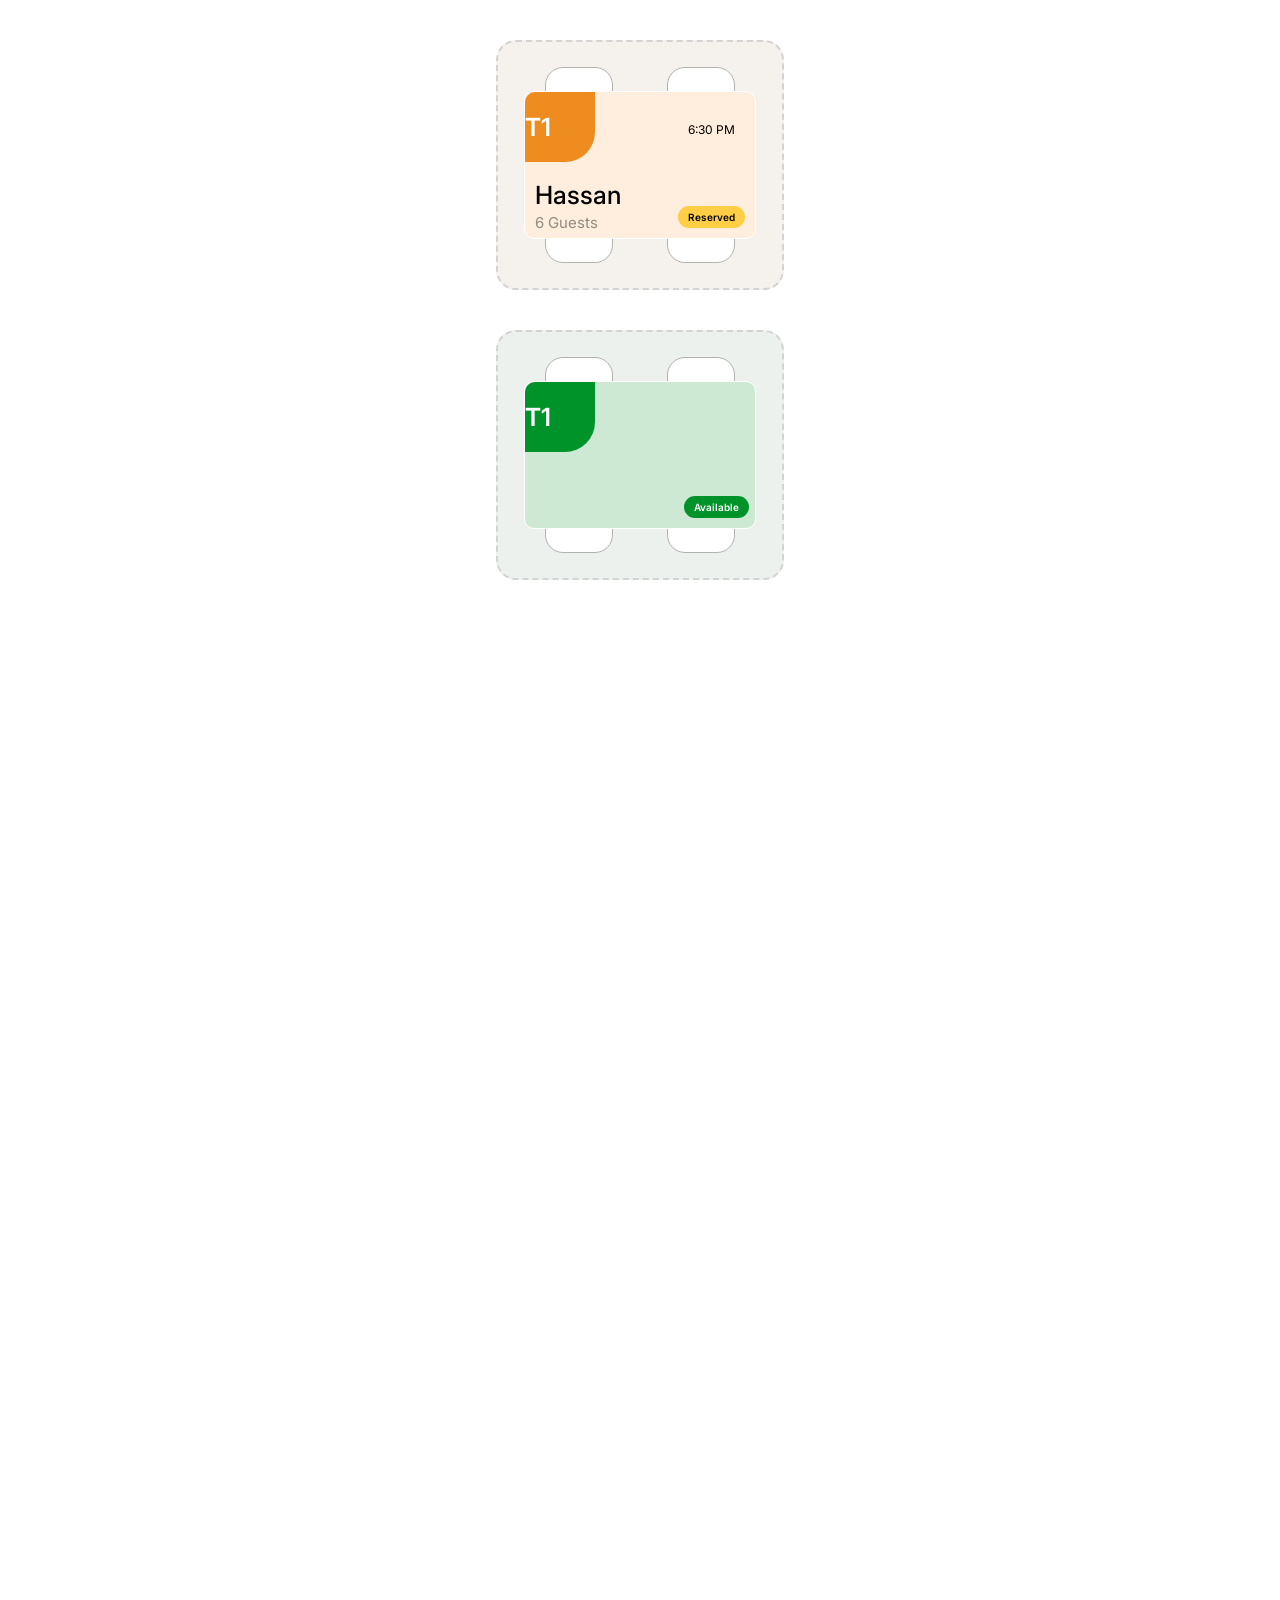
==== commit 8d5424de: "available and reserve card" ====
--- a/test.html
+++ b/test.html
@@ -20,7 +20,7 @@
   </style>
 
   <body>
-    <div class="boxed mt-4 mb-4">
+    <!-- <div class="boxed mt-4 mb-4">
       <div class="table-card">
         <div class="upper-card">
           <div class="card-header">
@@ -67,11 +67,11 @@
         <div class="inner-card"></div>
         <div class="inner-card"></div>
       </div>
-    </div>
-
-    <!-- <div class="boxed mt-4 mb-4">
-      <div class="card table-card-small">
-        <div class="upper-cards">
+    </div> -->
+
+    <div class="boxed mt-4 mb-4">
+      <div class="card table-reserve-small">
+        <div class="upper-card">
           <div class="card-header">
             <div class="heads">
               <p class="heading">T1</p>
@@ -93,7 +93,7 @@
         <div class="inner-card"></div>
         <div class="inner-card"></div>
       </div>
-    </div> -->
+    </div>
     <!-- <div class="boxed mt-4 mb-4">
       <div class="card table-cards">
         <div class="upper-card">
@@ -108,21 +108,25 @@
         <div class="inner-card"></div>
         <div class="inner-card"></div>
       </div>
+    </div> -->
+    <div class="boxed mt-4 mb-4">
+      <div class="card table-reserve-small table-avail-small">
+        <div class="upper-card">
+          <div class="card-header">
+            <div class="heads">
+                <p class="heading">T1</p>
+            </div>
+          </div>
+          <div class="card-footer">
+            <div class="btnns">
+              <span class="badge badge-warning">Available</span>
+            </div>
+          </div>
+        </div>
+        <div class="inner-card"></div>
+        <div class="inner-card"></div>
+      </div>
     </div>
-    <div class="boxed mt-4 mb-4">
-      <div class="card table-cards-small">
-        <div class="upper-card">
-            <div class="head">
-                <p class="headings">T1</p>
-            </div>
-            <div class="btnns">
-              <span class="badge badge-warning">Available</span>
-            </div>
-        </div>
-        <div class="inner-card"></div>
-        <div class="inner-card"></div>
-      </div>
-    </div> -->
     <!-- <script src="./assets/js/main.js"></script> -->
   </body>
 </html>
--- a/assets/css/style.css
+++ b/assets/css/style.css
@@ -2300,134 +2300,135 @@
   display: flex;
 }
 
-.table-card {
-  --card-w: 25%;
-  --card-h: 100%;
+.table-reserve-small {
+  --card-h-hori: 250px;
+  --card-w-hori: 25%;
   --card-border: 2px dashed #d3d3d3;
-  --border-radius: 20px;
-  --padding: 15px 20px;
-  --padding: 15px 20px;
-  --bg-reserved: #f5f1ec;
-  --bg-reserve-card: #ffeedd;
-  --bg-available: #ecf1ed;
-  --bg-availble-card: #cde9d4;
-  --upper-card-border: 1px solid var(--body);
-  --upper-card-radius: 10px;
-  --upper-card-width: 200px;
-  --upper-card-height: 90%;
-  --tbl-bg-reserved: #ef8c1f;
-  --inner-height: 70px;
-  --inner-width: 100%;
-  --inner-card-bg: var(--body);
-  --inner-card-radius: 18px;
-  width: var(--card-w);
-  height: var(--card-h);
+  --border-rounded: 20px;
+  --card-p: 25px 20px;
+  --card-bg-reserve: #F5F1EC;
+  --card-border-internal: 1px solid var(--body);
+  --card-rounded-internal: 10px;
+  --card-w-internal: calc(100% - 18%);
+  --card-h-internal: calc(100% - 40%);
+  --bg-reserv-internal: #ffeedd;
+  --card-c: var(--text);
+  --tbl-nmb-reserve-bg: #ef8c1f;
+  width: var(--card-w-hori);
+  height: var(--card-h-hori);
   border: var(--card-border);
-  border-radius: var(--border-radius);
-  padding: var(--padding);
-  background-color: var(--bg-reserved);
-  position: relative;
+  border-radius: var(--border-rounded);
+  display: -ms-grid;
+  display: grid;
+  -ms-grid-columns: (1fr)[2];
+  grid-template-columns: repeat(2, 1fr);
   -webkit-box-align: center;
       -ms-flex-align: center;
           align-items: center;
-  -webkit-box-pack: center;
-      -ms-flex-pack: center;
-          justify-content: center;
+  justify-items: center;
+  padding: var(--card-p);
+  background-color: var(--card-bg-reserve);
+  position: relative;
   -webkit-box-shadow: none;
           box-shadow: none;
 }
-.table-card .upper-card {
-  width: var(--upper-card-width);
-  height: var(--upper-card-height);
-  background-color: var(--bg-reserve-card);
+.table-reserve-small .upper-card {
+  width: var(--card-w-internal);
+  height: var(--card-h-internal);
+  background-color: var(--bg-reserv-internal);
   position: absolute;
-  left: 17%;
+  top: center;
   z-index: 3;
-  border: var(--upper-card-border);
-  border-radius: var(--upper-card-radius);
-}
-.table-card .upper-card .card-header {
+  border: var(--card-border-internal);
+  border-radius: var(--card-rounded-internal);
+}
+.table-reserve-small .upper-card .card-header {
   display: -webkit-box;
   display: -ms-flexbox;
   display: flex;
+  -webkit-box-pack: justify;
+      -ms-flex-pack: justify;
+          justify-content: space-between;
   -webkit-box-align: center;
       -ms-flex-align: center;
           align-items: center;
+}
+.table-reserve-small .upper-card .card-header .heads {
+  width: 70px;
+  height: 70px;
+  background-color: var(--tbl-nmb-reserve-bg);
+  border-bottom-right-radius: 30px;
+  border-top-left-radius: 10px;
+  -ms-flex-line-pack: center;
+      align-content: center;
+  justify-items: center;
+}
+.table-reserve-small .upper-card .card-header .heads .heading {
+  font-size: 25px;
+  font-weight: 600;
+  color: white;
+}
+.table-reserve-small .upper-card .card-header .time {
+  margin-top: 1px;
+  margin-right: 20px;
+}
+.table-reserve-small .upper-card .card-header .time span {
+  font-size: 12px;
+}
+.table-reserve-small .upper-card .card-footer {
+  display: -webkit-box;
+  display: -ms-flexbox;
+  display: flex;
   -webkit-box-pack: justify;
       -ms-flex-pack: justify;
           justify-content: space-between;
-}
-.table-card .upper-card .card-footer {
-  position: absolute;
-  bottom: 20px;
-  left: 20px;
-}
-.table-card .upper-card .heads {
-  width: 70px;
-  height: 70px;
-  background-color: var(--tbl-bg-reserved);
-  border-bottom-right-radius: 30px;
-  border-top-left-radius: 10px;
-  display: -webkit-box;
-  display: -ms-flexbox;
-  display: flex;
-  -webkit-box-align: center;
-      -ms-flex-align: center;
-          align-items: center;
-  -webkit-box-pack: center;
-      -ms-flex-pack: center;
-          justify-content: center;
-  color: white;
-  font-size: 25px;
-  font-weight: 600;
-}
-.table-card .upper-card .time {
-  margin-top: 30px;
-  margin-right: 20px;
-  font-size: 15px;
-}
-.table-card .upper-card .headings h2 {
+  margin-top: 18px;
+  padding: 0px 10px;
+}
+.table-reserve-small .upper-card .card-footer .headings h2 {
   font-size: 25px;
   font-weight: 500;
 }
-.table-card .upper-card .headings span {
+.table-reserve-small .upper-card .card-footer .headings span {
   color: #918c82;
   font-size: 15px;
   font-weight: 400;
   line-height: 25px;
 }
-.table-card .upper-card .btnns .badge {
+.table-reserve-small .upper-card .card-footer .btnns {
+  margin-top: 25px;
+}
+.table-reserve-small .upper-card .card-footer .btnns .badge {
   --badge-bg: #fece45;
   --badge-color: var(--text);
 }
-.table-card .inner-cards {
-  display: -ms-grid;
-  display: grid;
-  -ms-grid-columns: 1fr;
-  grid-template-columns: repeat(1, 1fr);
-  gap: 10px;
-  width: 100%;
-  height: 70%;
-}
-.table-card .inner-cards .inner-card {
-  background-color: var(--inner-card-bg);
-  width: var(--inner-width);
-  height: var(--inner-height);
+.table-reserve-small .inner-card {
+  background-color: #ffffff;
+  width: 55%;
+  height: 100%;
   border: 1px solid #b1b1ae;
-  border-radius: var(--inner-card-radius);
-}
-
-.available-card {
-  background-color: var(--bg-available);
-}
-.available-card .upper-card {
-  background-color: var(--bg-availble-card);
-}
-.available-card .upper-card .heads {
-  --tbl-bg-reserved: #00932a;
-}
-.available-card .upper-card .btnns .badge {
-  --badge-bg: #00932a;
+  margin: 14px 0;
+  border-radius: 18px;
+}
+
+.table-avail-small {
+  background-color: #ECF1ED;
+}
+.table-avail-small .upper-card {
+  background-color: #CDE9D4;
+}
+.table-avail-small .upper-card .card-header .heads {
+  background-color: #00932A;
+}
+.table-avail-small .upper-card .card-header .heads .heading {
+  color: var(--body);
+}
+.table-avail-small .upper-card .card-footer .btnns {
+  position: absolute;
+  left: 69%;
+}
+.table-avail-small .upper-card .card-footer .btnns .badge {
+  --badge-bg: #00932A;
   --badge-color: var(--body);
 }
 
